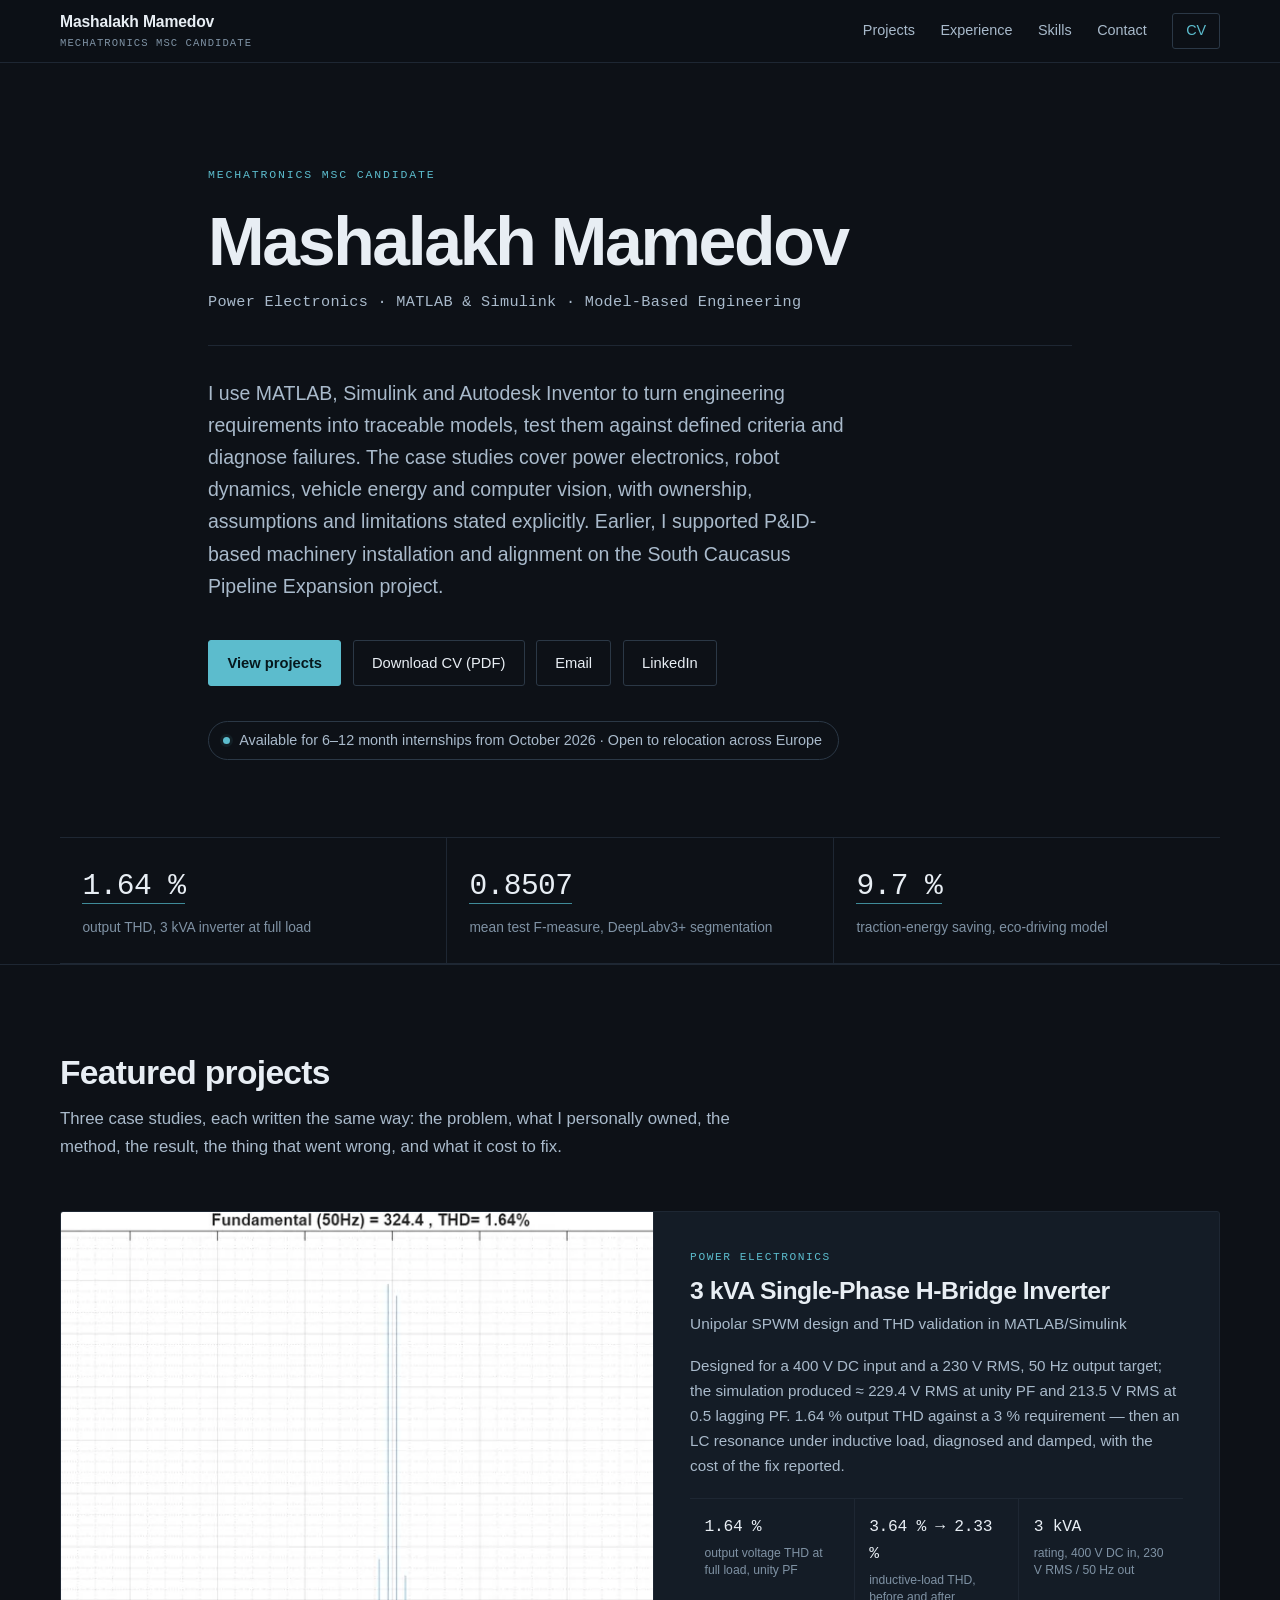
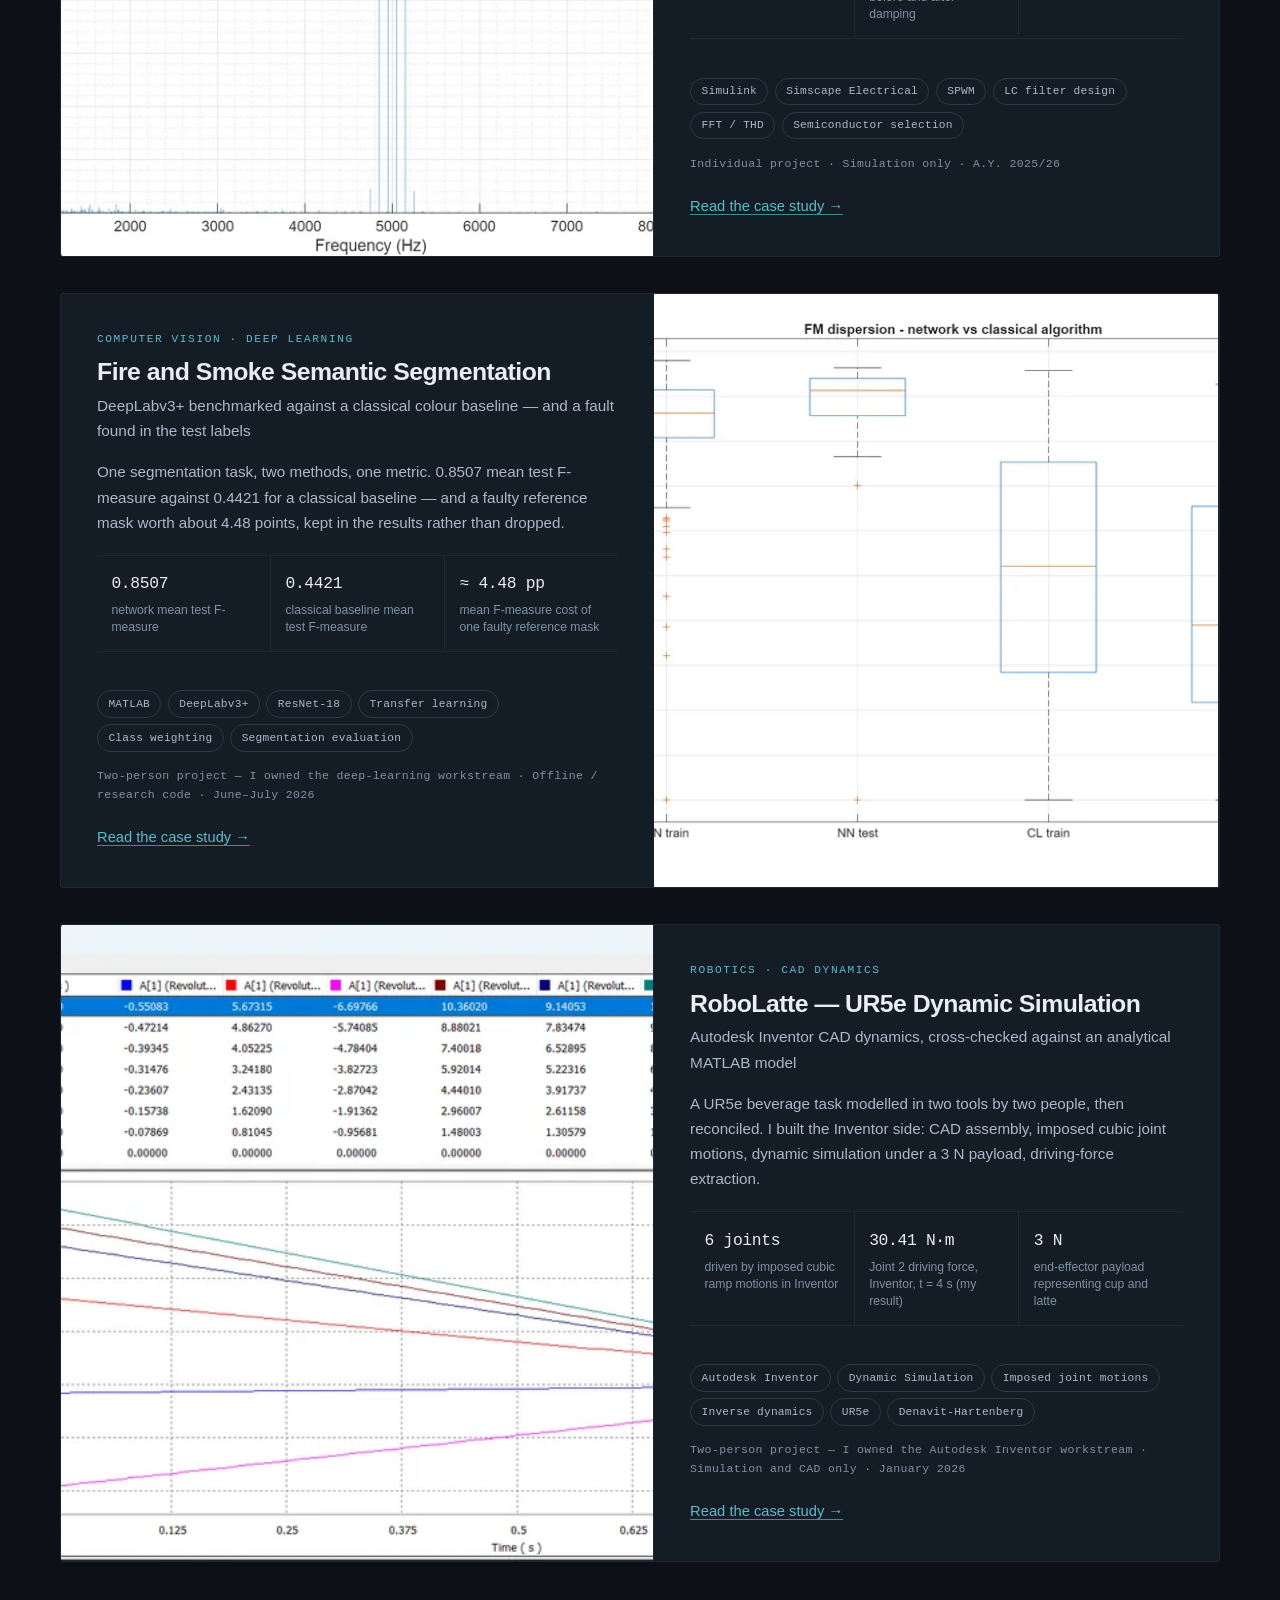
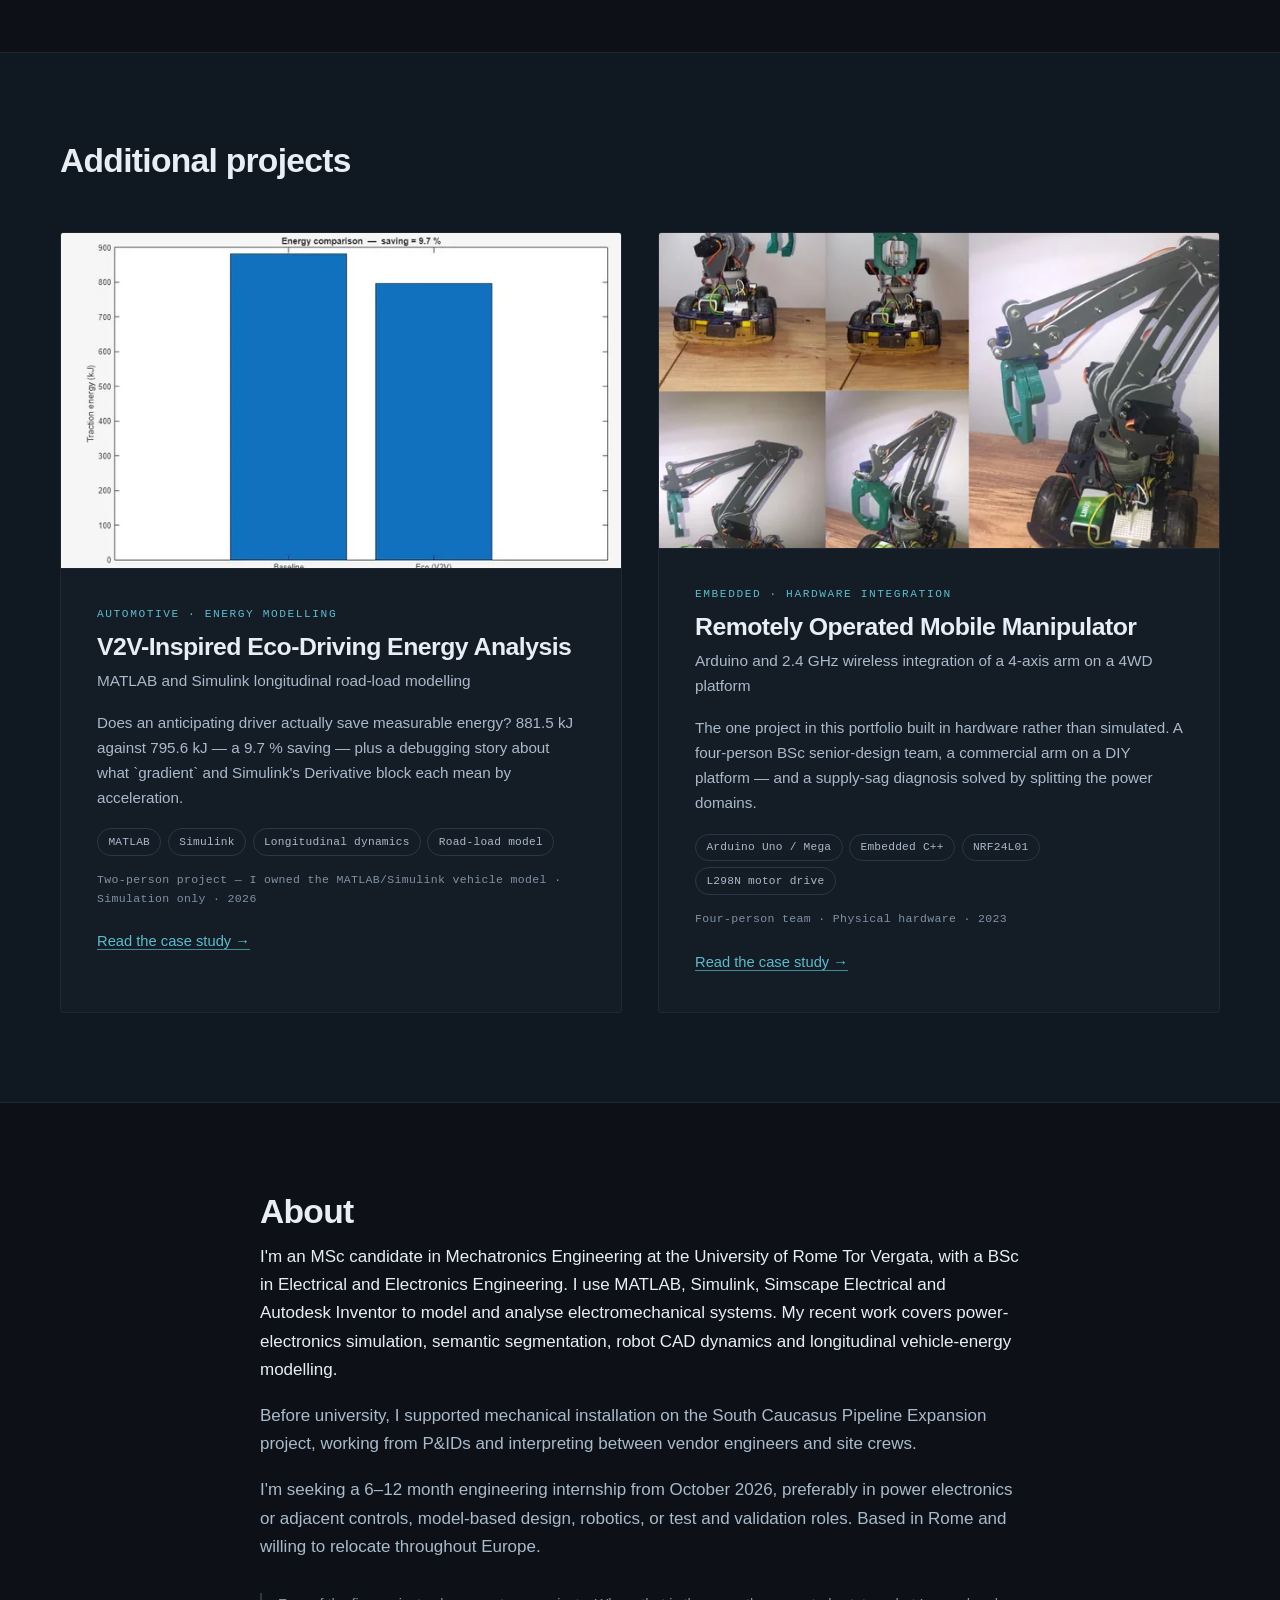
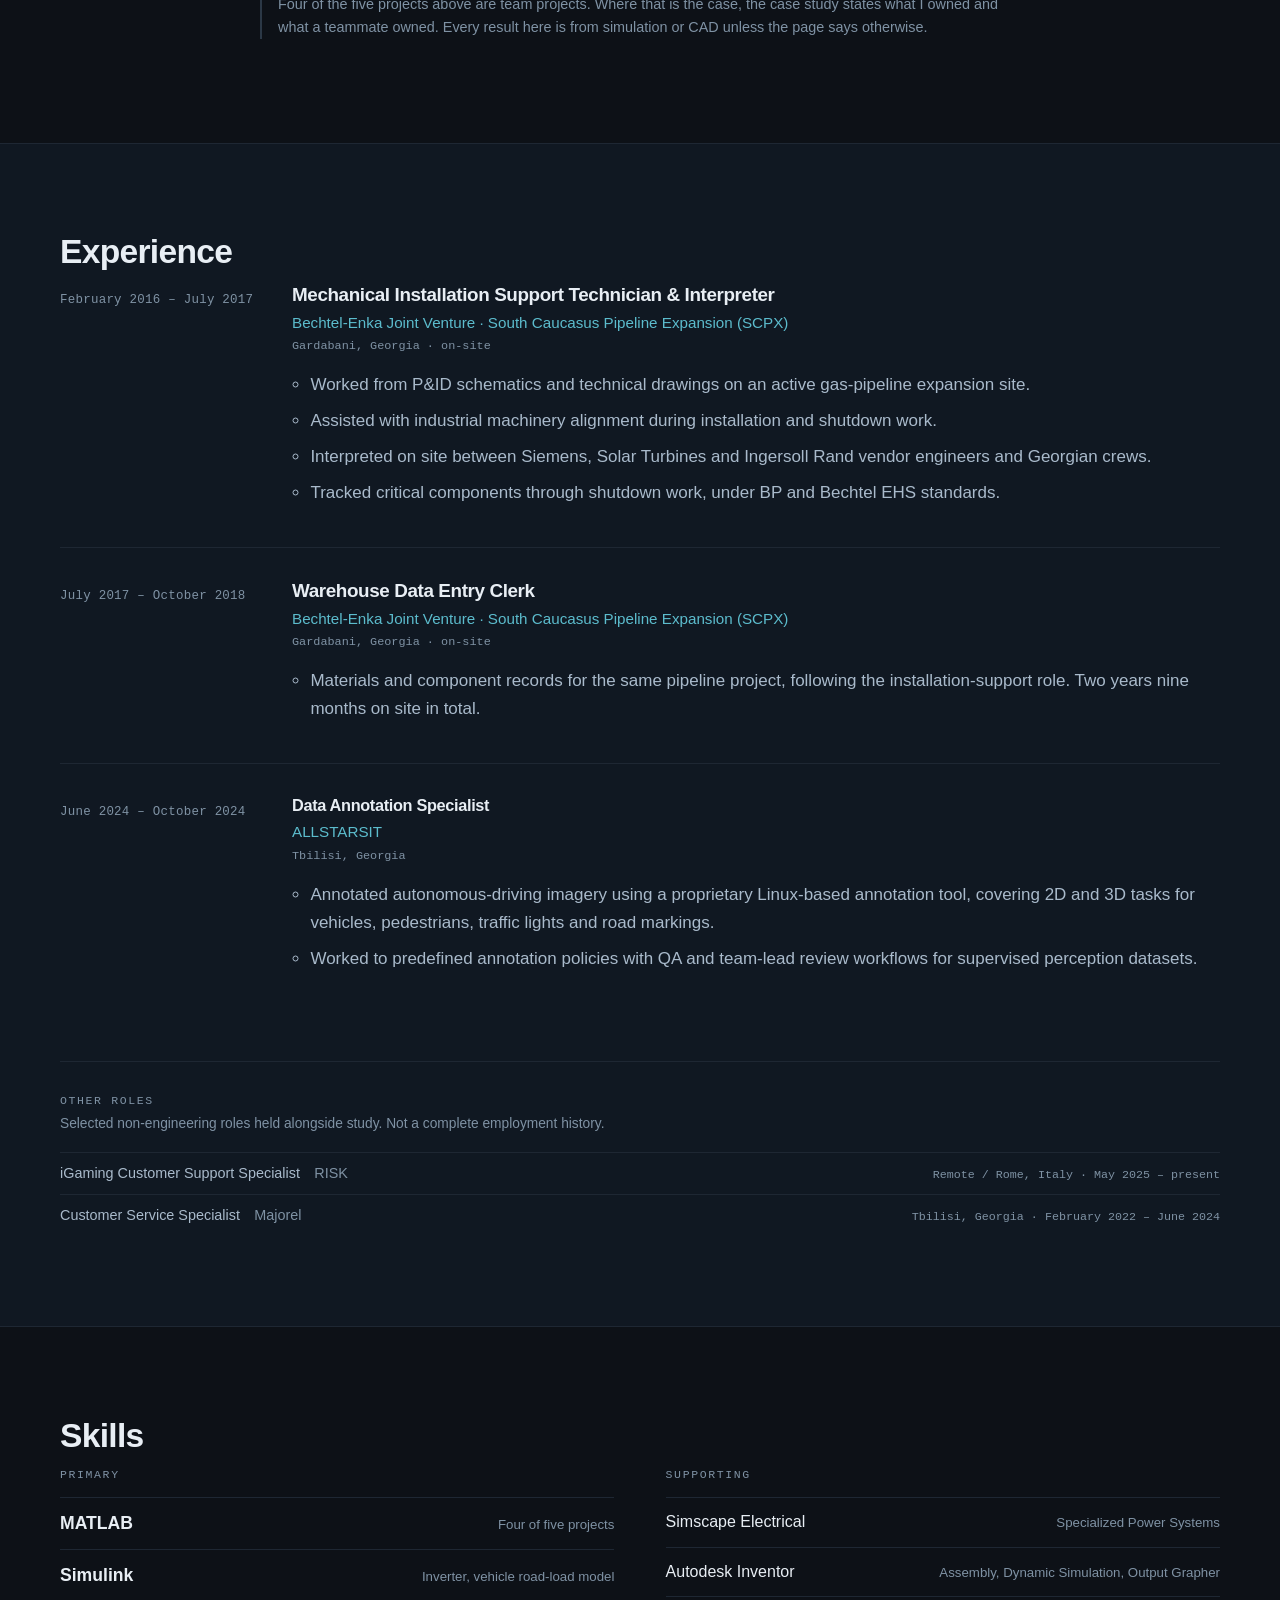
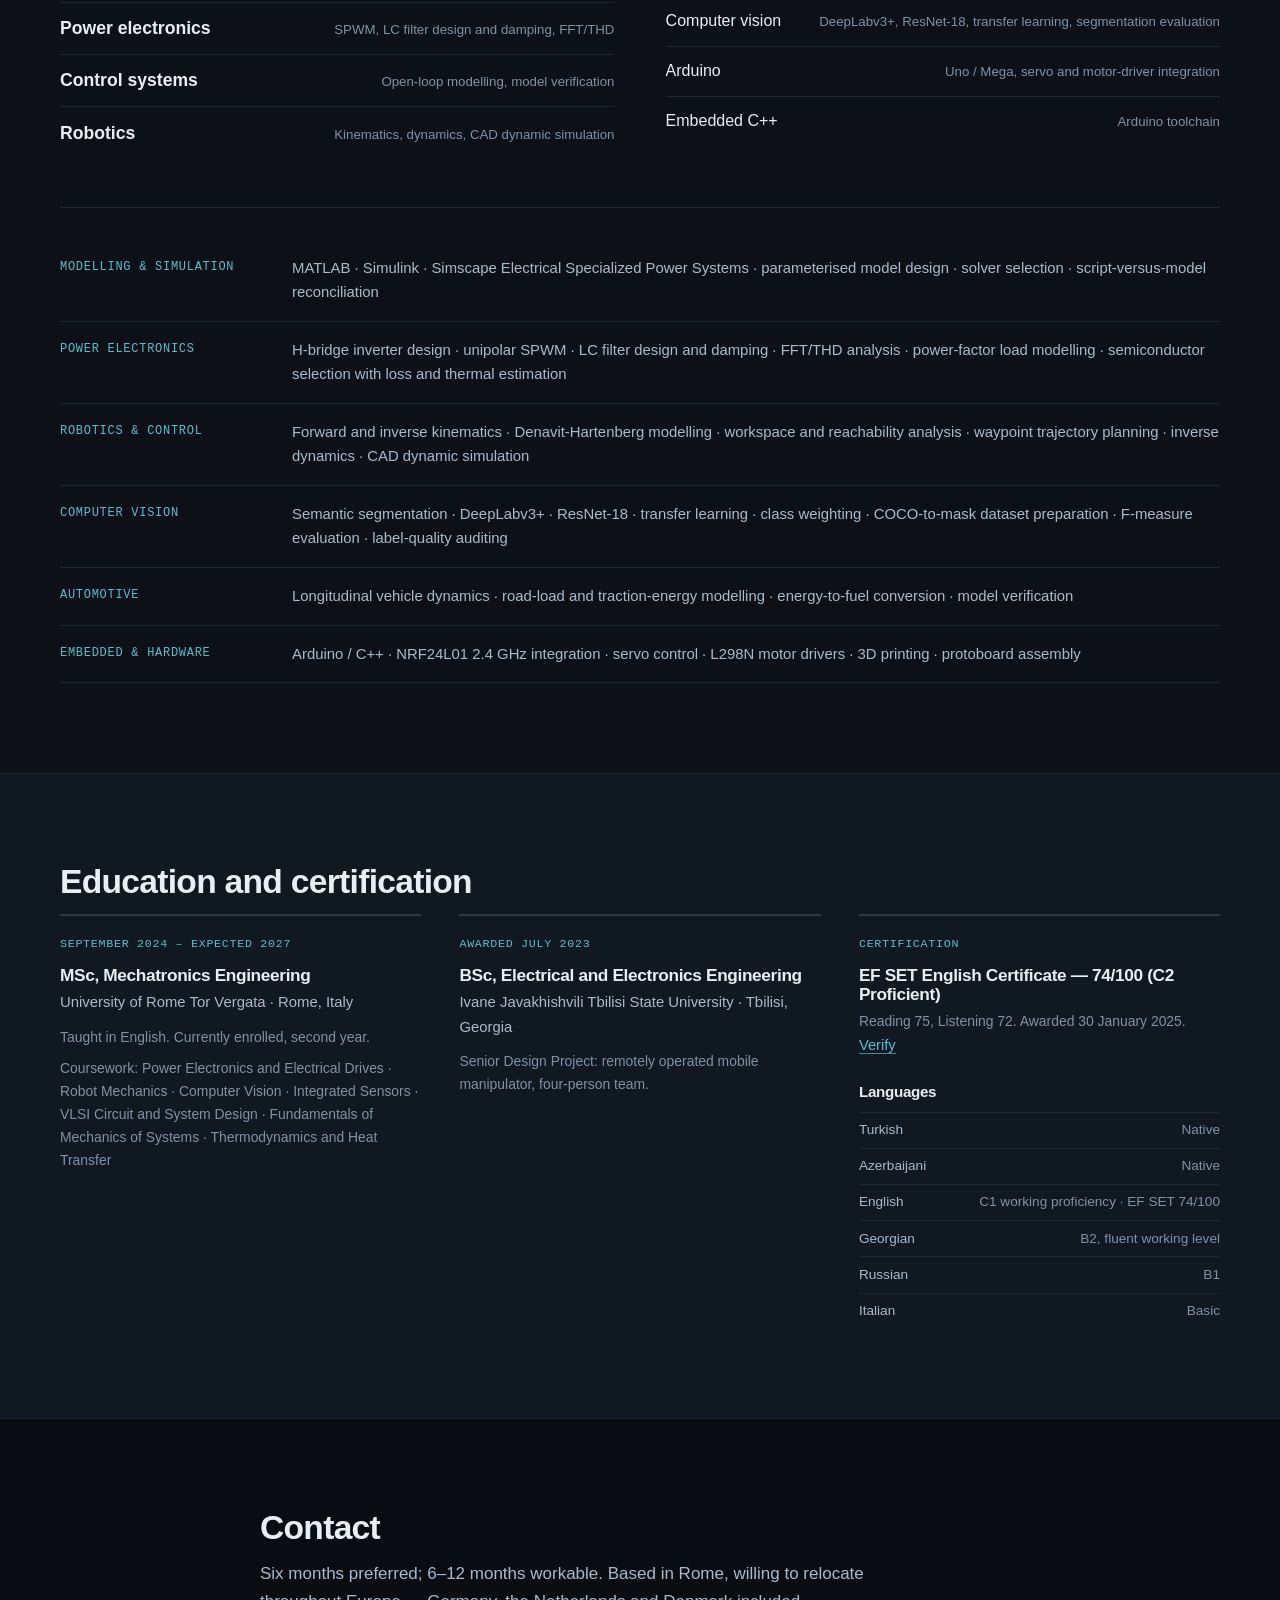
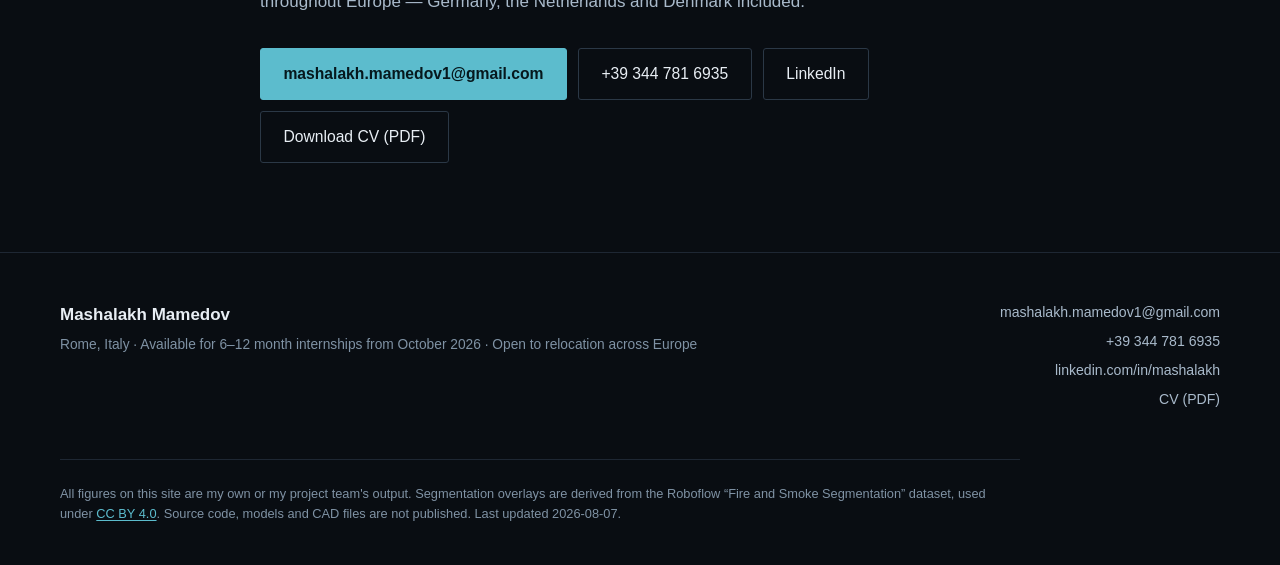
==== index.html @ d6bb3297 "Add files via upload" ====
<!DOCTYPE html>
<html lang="en-GB">
<head>
<meta charset="utf-8">
<meta name="viewport" content="width=device-width, initial-scale=1">
<title>Mashalakh Mamedov — Mechatronics MSc Candidate · Power Electronics &amp; Model-Based Design</title>
<meta name="description" content="Mechatronics MSc candidate working in power electronics, MATLAB/Simulink model-based design, control and robotics. Simulation-based case studies with sources and stated limitations.">
<meta name="author" content="Mashalakh Mamedov">
<meta name="theme-color" content="#0d1117">
<link rel="canonical" href="https://mashalakhmamedov.github.io/">

<meta property="og:type" content="profile">
<meta property="og:site_name" content="Mashalakh Mamedov">
<meta property="og:title" content="Mashalakh Mamedov — Mechatronics MSc Candidate · Power Electronics &amp; Model-Based Design">
<meta property="og:description" content="Mechatronics MSc candidate working in power electronics, MATLAB/Simulink model-based design, control and robotics. Simulation-based case studies with sources and stated limitations.">
<meta property="og:url" content="https://mashalakhmamedov.github.io/">
<meta property="og:locale" content="en_GB">
<meta property="og:image" content="https://mashalakhmamedov.github.io/assets/images/inverter__casea_fft_thd_1p64pct-1400.webp">
<meta name="twitter:card" content="summary_large_image">
<meta name="twitter:title" content="Mashalakh Mamedov — Mechatronics MSc Candidate · Power Electronics &amp; Model-Based Design">
<meta name="twitter:description" content="Mechatronics MSc candidate working in power electronics, MATLAB/Simulink model-based design, control and robotics. Simulation-based case studies with sources and stated limitations.">
<meta name="twitter:image" content="https://mashalakhmamedov.github.io/assets/images/inverter__casea_fft_thd_1p64pct-1400.webp">

<link rel="icon" href="favicon.svg" type="image/svg+xml">
<link rel="stylesheet" href="styles/site.css">
</head>
<body class="">
<a class="skip-link" href="#main">Skip to content</a>

<header class="masthead">
  <div class="shell masthead__inner">
    <a class="masthead__id" href="index.html">
      <span class="masthead__name">Mashalakh Mamedov</span>
      <span class="masthead__role">Mechatronics MSc Candidate</span>
    </a>
    <button class="masthead__toggle" type="button" aria-expanded="false" aria-controls="primary-nav">
      <span class="masthead__toggle-bars" aria-hidden="true"></span>
      <span class="u-visually-hidden">Menu</span>
    </button>
    <nav class="masthead__nav" id="primary-nav" aria-label="Primary">
      <a href="index.html#projects">Projects</a>
      <a href="index.html#experience">Experience</a>
      <a href="index.html#skills">Skills</a>
      <a href="index.html#contact">Contact</a>
      <a class="masthead__cv" href="assets/files/Mashalakh_Mamedov_CV.pdf" download>CV</a>
    </nav>
  </div>
</header>

<main id="main">

<section class="hero">
  <div class="shell hero__inner">
    <p class="hero__eyebrow">Mechatronics MSc Candidate</p>
    <h1 class="hero__name">Mashalakh Mamedov</h1>
    <p class="hero__focus">Power Electronics · MATLAB &amp; Simulink · Model-Based Engineering</p>
    <p class="hero__positioning">I use MATLAB, Simulink and Autodesk Inventor to turn engineering requirements into traceable models, test them against defined criteria and diagnose failures. The case studies cover power electronics, robot dynamics, vehicle energy and computer vision, with ownership, assumptions and limitations stated explicitly. Earlier, I supported P&amp;ID-based machinery installation and alignment on the South Caucasus Pipeline Expansion project.</p>

    <div class="hero__actions">
      <a class="btn btn--primary" href="#projects">View projects</a>
      <a class="btn" href="assets/files/Mashalakh_Mamedov_CV.pdf" download>Download CV (PDF)</a>
      <a class="btn" href="mailto:mashalakh.mamedov1@gmail.com">Email</a>
      <a class="btn" href="https://www.linkedin.com/in/mashalakh/" rel="me noopener">LinkedIn</a>
    </div>

    <p class="hero__availability"><span class="dot" aria-hidden="true"></span>Available for 6–12 month internships from October 2026 · Open to relocation across Europe</p>
  </div>

  <div class="shell">
    <dl class="metrics metrics--hero">
      <div class="metric">
        <dt class="metric__value"><a href="h-bridge-inverter.html">1.64 %</a></dt>
        <dd class="metric__label">output THD, 3 kVA inverter at full load</dd>
      </div>
<div class="metric">
        <dt class="metric__value"><a href="fire-smoke-segmentation.html">0.8507</a></dt>
        <dd class="metric__label">mean test F-measure, DeepLabv3+ segmentation</dd>
      </div>
<div class="metric">
        <dt class="metric__value"><a href="eco-driving-energy.html">9.7 %</a></dt>
        <dd class="metric__label">traction-energy saving, eco-driving model</dd>
      </div>
    </dl>
  </div>
</section>

<section class="section" id="projects" aria-labelledby="projects-heading">
  <div class="shell">
    <header class="section__head">
      <h2 class="section__title" id="projects-heading">Featured projects</h2>
      <p class="section__lede">Three case studies, each written the same way: the problem, what I personally owned, the method, the result, the thing that went wrong, and what it cost to fix.</p>
    </header>
    <div class="grid grid--featured">
      
<article class="card card--featured js-reveal">
  <a class="card__media" href="h-bridge-inverter.html" tabindex="-1" aria-hidden="true">
    <img
        class=""
        src="assets/images/inverter__casea_fft_thd_1p64pct-1400.webp"
        srcset="assets/images/inverter__casea_fft_thd_1p64pct-640.webp 640w, assets/images/inverter__casea_fft_thd_1p64pct-960.webp 960w, assets/images/inverter__casea_fft_thd_1p64pct-1400.webp 1400w"
        sizes="(max-width: 900px) 100vw, 52vw"
        width="1400"
        height="911"
        loading="eager"
        decoding="async"
        alt="">
  </a>
  <div class="card__body">
    <p class="kicker">Power electronics</p>
    <h3 class="card__title"><a href="h-bridge-inverter.html">3 kVA Single-Phase H-Bridge Inverter</a></h3>
    <p class="card__subtitle">Unipolar SPWM design and THD validation in MATLAB/Simulink</p>
    <p class="card__summary">Designed for a 400 V DC input and a 230 V RMS, 50 Hz output target; the simulation produced ≈ 229.4 V RMS at unity PF and 213.5 V RMS at 0.5 lagging PF. 1.64 % output THD against a 3 % requirement — then an LC resonance under inductive load, diagnosed and damped, with the cost of the fix reported.</p>
    <dl class="metrics metrics--card">
      <div class="metric"><dt class="metric__value">1.64 %</dt><dd class="metric__label">output voltage THD at full load, unity PF</dd></div>
<div class="metric"><dt class="metric__value">3.64 % → 2.33 %</dt><dd class="metric__label">inductive-load THD, before and after damping</dd></div>
<div class="metric"><dt class="metric__value">3 kVA</dt><dd class="metric__label">rating, 400 V DC in, 230 V RMS / 50 Hz out</dd></div>
    </dl>
    <ul class="taglist"><li>Simulink</li>
<li>Simscape Electrical</li>
<li>SPWM</li>
<li>LC filter design</li>
<li>FFT / THD</li>
<li>Semiconductor selection</li></ul>
    <p class="card__meta">Individual project · Simulation only · A.Y. 2025/26</p>
    <p class="card__cta"><a class="textlink" href="h-bridge-inverter.html">Read the case study<span aria-hidden="true"> →</span></a></p>
  </div>
</article>

<article class="card card--featured js-reveal">
  <a class="card__media" href="fire-smoke-segmentation.html" tabindex="-1" aria-hidden="true">
    <img
        class=""
        src="assets/images/segmentation__fm_boxplot_network_vs_classical-1400.webp"
        srcset="assets/images/segmentation__fm_boxplot_network_vs_classical-640.webp 640w, assets/images/segmentation__fm_boxplot_network_vs_classical-960.webp 960w, assets/images/segmentation__fm_boxplot_network_vs_classical-1400.webp 1400w"
        sizes="(max-width: 900px) 100vw, 52vw"
        width="1400"
        height="843"
        loading="eager"
        decoding="async"
        alt="">
  </a>
  <div class="card__body">
    <p class="kicker">Computer vision · Deep learning</p>
    <h3 class="card__title"><a href="fire-smoke-segmentation.html">Fire and Smoke Semantic Segmentation</a></h3>
    <p class="card__subtitle">DeepLabv3+ benchmarked against a classical colour baseline — and a fault found in the test labels</p>
    <p class="card__summary">One segmentation task, two methods, one metric. 0.8507 mean test F-measure against 0.4421 for a classical baseline — and a faulty reference mask worth about 4.48 points, kept in the results rather than dropped.</p>
    <dl class="metrics metrics--card">
      <div class="metric"><dt class="metric__value">0.8507</dt><dd class="metric__label">network mean test F-measure</dd></div>
<div class="metric"><dt class="metric__value">0.4421</dt><dd class="metric__label">classical baseline mean test F-measure</dd></div>
<div class="metric"><dt class="metric__value">≈ 4.48 pp</dt><dd class="metric__label">mean F-measure cost of one faulty reference mask</dd></div>
    </dl>
    <ul class="taglist"><li>MATLAB</li>
<li>DeepLabv3+</li>
<li>ResNet-18</li>
<li>Transfer learning</li>
<li>Class weighting</li>
<li>Segmentation evaluation</li></ul>
    <p class="card__meta">Two-person project — I owned the deep-learning workstream · Offline / research code · June–July 2026</p>
    <p class="card__cta"><a class="textlink" href="fire-smoke-segmentation.html">Read the case study<span aria-hidden="true"> →</span></a></p>
  </div>
</article>

<article class="card card--featured js-reveal">
  <a class="card__media" href="robolatte-ur5e.html" tabindex="-1" aria-hidden="true">
    <img
        class=""
        src="assets/images/robolatte__inventor_driving_force_output_grapher-1400.webp"
        srcset="assets/images/robolatte__inventor_driving_force_output_grapher-640.webp 640w, assets/images/robolatte__inventor_driving_force_output_grapher-960.webp 960w, assets/images/robolatte__inventor_driving_force_output_grapher-1400.webp 1400w"
        sizes="(max-width: 900px) 100vw, 52vw"
        width="1400"
        height="695"
        loading="eager"
        decoding="async"
        alt="">
  </a>
  <div class="card__body">
    <p class="kicker">Robotics · CAD dynamics</p>
    <h3 class="card__title"><a href="robolatte-ur5e.html">RoboLatte — UR5e Dynamic Simulation</a></h3>
    <p class="card__subtitle">Autodesk Inventor CAD dynamics, cross-checked against an analytical MATLAB model</p>
    <p class="card__summary">A UR5e beverage task modelled in two tools by two people, then reconciled. I built the Inventor side: CAD assembly, imposed cubic joint motions, dynamic simulation under a 3 N payload, driving-force extraction.</p>
    <dl class="metrics metrics--card">
      <div class="metric"><dt class="metric__value">6 joints</dt><dd class="metric__label">driven by imposed cubic ramp motions in Inventor</dd></div>
<div class="metric"><dt class="metric__value">30.41 N·m</dt><dd class="metric__label">Joint 2 driving force, Inventor, t = 4 s (my result)</dd></div>
<div class="metric"><dt class="metric__value">3 N</dt><dd class="metric__label">end-effector payload representing cup and latte</dd></div>
    </dl>
    <ul class="taglist"><li>Autodesk Inventor</li>
<li>Dynamic Simulation</li>
<li>Imposed joint motions</li>
<li>Inverse dynamics</li>
<li>UR5e</li>
<li>Denavit-Hartenberg</li></ul>
    <p class="card__meta">Two-person project — I owned the Autodesk Inventor workstream · Simulation and CAD only · January 2026</p>
    <p class="card__cta"><a class="textlink" href="robolatte-ur5e.html">Read the case study<span aria-hidden="true"> →</span></a></p>
  </div>
</article>
    </div>
  </div>
</section>

<section class="section section--tint" aria-labelledby="additional-heading">
  <div class="shell">
    <header class="section__head">
      <h2 class="section__title" id="additional-heading">Additional projects</h2>
    </header>
    <div class="grid grid--compact">
      
<article class="card card--compact js-reveal">
  <a class="card__media" href="eco-driving-energy.html" tabindex="-1" aria-hidden="true">
    <img
        class=""
        src="assets/images/ecodriving__energy_comparison_9p7pct_saving-944.webp"
        srcset="assets/images/ecodriving__energy_comparison_9p7pct_saving-640.webp 640w, assets/images/ecodriving__energy_comparison_9p7pct_saving-944.webp 944w"
        sizes="(max-width: 900px) 100vw, 30vw"
        width="944"
        height="583"
        loading="lazy"
        decoding="async"
        alt="">
  </a>
  <div class="card__body">
    <p class="kicker">Automotive · Energy modelling</p>
    <h3 class="card__title"><a href="eco-driving-energy.html">V2V-Inspired Eco-Driving Energy Analysis</a></h3>
    <p class="card__subtitle">MATLAB and Simulink longitudinal road-load modelling</p>
    <p class="card__summary">Does an anticipating driver actually save measurable energy? 881.5 kJ against 795.6 kJ — a 9.7 % saving — plus a debugging story about what `gradient` and Simulink's Derivative block each mean by acceleration.</p>
    
    <ul class="taglist"><li>MATLAB</li>
<li>Simulink</li>
<li>Longitudinal dynamics</li>
<li>Road-load model</li></ul>
    <p class="card__meta">Two-person project — I owned the MATLAB/Simulink vehicle model · Simulation only · 2026</p>
    <p class="card__cta"><a class="textlink" href="eco-driving-energy.html">Read the case study<span aria-hidden="true"> →</span></a></p>
  </div>
</article>

<article class="card card--compact js-reveal">
  <a class="card__media" href="mobile-manipulator.html" tabindex="-1" aria-hidden="true">
    <img
        class=""
        src="assets/images/manipulator__assembled_system_multiview-1251.webp"
        srcset="assets/images/manipulator__assembled_system_multiview-640.webp 640w, assets/images/manipulator__assembled_system_multiview-960.webp 960w, assets/images/manipulator__assembled_system_multiview-1251.webp 1251w"
        sizes="(max-width: 900px) 100vw, 30vw"
        width="1251"
        height="984"
        loading="lazy"
        decoding="async"
        alt="">
  </a>
  <div class="card__body">
    <p class="kicker">Embedded · Hardware integration</p>
    <h3 class="card__title"><a href="mobile-manipulator.html">Remotely Operated Mobile Manipulator</a></h3>
    <p class="card__subtitle">Arduino and 2.4 GHz wireless integration of a 4-axis arm on a 4WD platform</p>
    <p class="card__summary">The one project in this portfolio built in hardware rather than simulated. A four-person BSc senior-design team, a commercial arm on a DIY platform — and a supply-sag diagnosis solved by splitting the power domains.</p>
    
    <ul class="taglist"><li>Arduino Uno / Mega</li>
<li>Embedded C++</li>
<li>NRF24L01</li>
<li>L298N motor drive</li></ul>
    <p class="card__meta">Four-person team · Physical hardware · 2023</p>
    <p class="card__cta"><a class="textlink" href="mobile-manipulator.html">Read the case study<span aria-hidden="true"> →</span></a></p>
  </div>
</article>
    </div>
  </div>
</section>

<section class="section" id="about" aria-labelledby="about-heading">
  <div class="shell shell--narrow">
    <h2 class="section__title" id="about-heading">About</h2>
    <div class="prose">
      <p>I'm an MSc candidate in Mechatronics Engineering at the University of Rome Tor Vergata, with a BSc in Electrical and Electronics Engineering. I use MATLAB, Simulink, Simscape Electrical and Autodesk Inventor to model and analyse electromechanical systems. My recent work covers power-electronics simulation, semantic segmentation, robot CAD dynamics and longitudinal vehicle-energy modelling.</p>
<p>Before university, I supported mechanical installation on the South Caucasus Pipeline Expansion project, working from P&amp;IDs and interpreting between vendor engineers and site crews.</p>
<p>I'm seeking a 6–12 month engineering internship from October 2026, preferably in power electronics or adjacent controls, model-based design, robotics, or test and validation roles. Based in Rome and willing to relocate throughout Europe.</p>
    </div>
    <p class="note">Four of the five projects above are team projects. Where that is the case, the case study states what I owned and what a teammate owned. Every result here is from simulation or CAD unless the page says otherwise.</p>
  </div>
</section>

<section class="section section--tint" id="experience" aria-labelledby="experience-heading">
  <div class="shell">
    <h2 class="section__title" id="experience-heading">Experience</h2>
    <ol class="timeline">
      <li class="timeline__item timeline__item--primary js-reveal">
        <p class="timeline__dates">February 2016 – July 2017</p>
        <div class="timeline__body">
          <h3 class="timeline__role">Mechanical Installation Support Technician &amp; Interpreter</h3>
          <p class="timeline__org">Bechtel-Enka Joint Venture · South Caucasus Pipeline Expansion (SCPX)</p>
          <p class="timeline__location">Gardabani, Georgia · on-site</p>
          <ul class="bullets"><li>Worked from P&amp;ID schematics and technical drawings on an active gas-pipeline expansion site.</li>
<li>Assisted with industrial machinery alignment during installation and shutdown work.</li>
<li>Interpreted on site between Siemens, Solar Turbines and Ingersoll Rand vendor engineers and Georgian crews.</li>
<li>Tracked critical components through shutdown work, under BP and Bechtel EHS standards.</li></ul>
        </div>
      </li>
<li class="timeline__item timeline__item--primary js-reveal">
        <p class="timeline__dates">July 2017 – October 2018</p>
        <div class="timeline__body">
          <h3 class="timeline__role">Warehouse Data Entry Clerk</h3>
          <p class="timeline__org">Bechtel-Enka Joint Venture · South Caucasus Pipeline Expansion (SCPX)</p>
          <p class="timeline__location">Gardabani, Georgia · on-site</p>
          <ul class="bullets"><li>Materials and component records for the same pipeline project, following the installation-support role. Two years nine months on site in total.</li></ul>
        </div>
      </li>
<li class="timeline__item timeline__item--secondary js-reveal">
        <p class="timeline__dates">June 2024 – October 2024</p>
        <div class="timeline__body">
          <h3 class="timeline__role">Data Annotation Specialist</h3>
          <p class="timeline__org">ALLSTARSIT</p>
          <p class="timeline__location">Tbilisi, Georgia</p>
          <ul class="bullets"><li>Annotated autonomous-driving imagery using a proprietary Linux-based annotation tool, covering 2D and 3D tasks for vehicles, pedestrians, traffic lights and road markings.</li>
<li>Worked to predefined annotation policies with QA and team-lead review workflows for supervised perception datasets.</li></ul>
        </div>
      </li>
    </ol>

    <div class="otherexp">
      <h3 class="otherexp__title">Other roles</h3>
      <p class="otherexp__note">Selected non-engineering roles held alongside study. Not a complete employment history.</p>
      <ul class="otherexp__list">
        <li><span class="otherexp__role">iGaming Customer Support Specialist</span><span class="otherexp__org">RISK</span><span class="otherexp__meta">Remote / Rome, Italy · May 2025 – present</span></li>
<li><span class="otherexp__role">Customer Service Specialist</span><span class="otherexp__org">Majorel</span><span class="otherexp__meta">Tbilisi, Georgia · February 2022 – June 2024</span></li>
      </ul>
    </div>
  </div>
</section>

<section class="section" id="skills" aria-labelledby="skills-heading">
  <div class="shell">
    <h2 class="section__title" id="skills-heading">Skills</h2>
    <div class="skills">
      <div class="skills__tier">
        <h3 class="skills__label">Primary</h3>
        <ul class="skills__list skills__list--primary">
          <li><span class="skills__name">MATLAB</span><span class="skills__note">Four of five projects</span></li>
<li><span class="skills__name">Simulink</span><span class="skills__note">Inverter, vehicle road-load model</span></li>
<li><span class="skills__name">Power electronics</span><span class="skills__note">SPWM, LC filter design and damping, FFT/THD</span></li>
<li><span class="skills__name">Control systems</span><span class="skills__note">Open-loop modelling, model verification</span></li>
<li><span class="skills__name">Robotics</span><span class="skills__note">Kinematics, dynamics, CAD dynamic simulation</span></li>
        </ul>
      </div>
      <div class="skills__tier">
        <h3 class="skills__label">Supporting</h3>
        <ul class="skills__list">
          <li><span class="skills__name">Simscape Electrical</span><span class="skills__note">Specialized Power Systems</span></li>
<li><span class="skills__name">Autodesk Inventor</span><span class="skills__note">Assembly, Dynamic Simulation, Output Grapher</span></li>
<li><span class="skills__name">Computer vision</span><span class="skills__note">DeepLabv3+, ResNet-18, transfer learning, segmentation evaluation</span></li>
<li><span class="skills__name">Arduino</span><span class="skills__note">Uno / Mega, servo and motor-driver integration</span></li>
<li><span class="skills__name">Embedded C++</span><span class="skills__note">Arduino toolchain</span></li>
        </ul>
      </div>
    </div>

    <dl class="skilldetail">
      <div class="skilldetail__row"><dt>Modelling &amp; simulation</dt><dd>MATLAB · Simulink · Simscape Electrical Specialized Power Systems · parameterised model design · solver selection · script-versus-model reconciliation</dd></div>
<div class="skilldetail__row"><dt>Power electronics</dt><dd>H-bridge inverter design · unipolar SPWM · LC filter design and damping · FFT/THD analysis · power-factor load modelling · semiconductor selection with loss and thermal estimation</dd></div>
<div class="skilldetail__row"><dt>Robotics &amp; control</dt><dd>Forward and inverse kinematics · Denavit-Hartenberg modelling · workspace and reachability analysis · waypoint trajectory planning · inverse dynamics · CAD dynamic simulation</dd></div>
<div class="skilldetail__row"><dt>Computer vision</dt><dd>Semantic segmentation · DeepLabv3+ · ResNet-18 · transfer learning · class weighting · COCO-to-mask dataset preparation · F-measure evaluation · label-quality auditing</dd></div>
<div class="skilldetail__row"><dt>Automotive</dt><dd>Longitudinal vehicle dynamics · road-load and traction-energy modelling · energy-to-fuel conversion · model verification</dd></div>
<div class="skilldetail__row"><dt>Embedded &amp; hardware</dt><dd>Arduino / C++ · NRF24L01 2.4 GHz integration · servo control · L298N motor drivers · 3D printing · protoboard assembly</dd></div>
    </dl>
  </div>
</section>

<section class="section section--tint" id="education" aria-labelledby="education-heading">
  <div class="shell">
    <h2 class="section__title" id="education-heading">Education and certification</h2>
    <div class="edu">
      <article class="edu__item">
        <p class="edu__dates">September 2024 – expected 2027</p>
        <h3 class="edu__degree">MSc, Mechatronics Engineering</h3>
        <p class="edu__inst">University of Rome Tor Vergata · Rome, Italy</p>
        <p class="edu__note">Taught in English. Currently enrolled, second year.</p>
<p class="edu__note">Coursework: Power Electronics and Electrical Drives · Robot Mechanics · Computer Vision · Integrated Sensors · VLSI Circuit and System Design · Fundamentals of Mechanics of Systems · Thermodynamics and Heat Transfer</p>
      </article>
<article class="edu__item">
        <p class="edu__dates">Awarded July 2023</p>
        <h3 class="edu__degree">BSc, Electrical and Electronics Engineering</h3>
        <p class="edu__inst">Ivane Javakhishvili Tbilisi State University · Tbilisi, Georgia</p>
        <p class="edu__note">Senior Design Project: remotely operated mobile manipulator, four-person team.</p>
      </article>
      <article class="edu__item">
        <p class="edu__dates">Certification</p>
        <h3 class="edu__degree">EF SET English Certificate — 74/100 (C2 Proficient)</h3>
        <p class="edu__note">Reading 75, Listening 72. Awarded 30 January 2025. <a class="textlink" href="https://cert.efset.org/j864h9" rel="noopener">Verify</a></p>
        <h3 class="edu__degree edu__degree--sub">Languages</h3>
        <ul class="langs">
          <li><span>Turkish</span><span>Native</span></li>
<li><span>Azerbaijani</span><span>Native</span></li>
<li><span>English</span><span>C1 working proficiency · EF SET 74/100</span></li>
<li><span>Georgian</span><span>B2, fluent working level</span></li>
<li><span>Russian</span><span>B1</span></li>
<li><span>Italian</span><span>Basic</span></li>
        </ul>
      </article>
    </div>
  </div>
</section>

<section class="section section--contact" id="contact" aria-labelledby="contact-heading">
  <div class="shell shell--narrow">
    <h2 class="section__title" id="contact-heading">Contact</h2>
    <p class="contact__lede">Six months preferred; 6–12 months workable. Based in Rome, willing to relocate throughout Europe — Germany, the Netherlands and Denmark included.</p>
    <div class="contact__actions">
      <a class="btn btn--primary btn--lg" href="mailto:mashalakh.mamedov1@gmail.com?subject=Internship%20enquiry%20%E2%80%94%20Mashalakh%20Mamedov">mashalakh.mamedov1@gmail.com</a>
      <a class="btn btn--lg" href="tel:+393447816935">+39 344 781 6935</a>
      <a class="btn btn--lg" href="https://www.linkedin.com/in/mashalakh/" rel="me noopener">LinkedIn</a>
      <a class="btn btn--lg" href="assets/files/Mashalakh_Mamedov_CV.pdf" download>Download CV (PDF)</a>
    </div>
  </div>
</section>

</main>

<footer class="footer">
  <div class="shell footer__inner">
    <div class="footer__col">
      <p class="footer__name">Mashalakh Mamedov</p>
      <p class="footer__meta">Rome, Italy · Available for 6–12 month internships from October 2026 · Open to relocation across Europe</p>
    </div>
    <div class="footer__col footer__links">
      <a href="mailto:mashalakh.mamedov1@gmail.com">mashalakh.mamedov1@gmail.com</a>
      <a href="tel:+393447816935">+39 344 781 6935</a>
      <a href="https://www.linkedin.com/in/mashalakh/" rel="me noopener">linkedin.com/in/mashalakh</a>
      <a href="assets/files/Mashalakh_Mamedov_CV.pdf" download>CV (PDF)</a>
    </div>
    <p class="footer__legal">
      All figures on this site are my own or my project team's output. Segmentation overlays are derived from the
      Roboflow “Fire and Smoke Segmentation” dataset, used under
      <a href="https://creativecommons.org/licenses/by/4.0/" rel="license noopener">CC BY 4.0</a>.
      Source code, models and CAD files are not published. Last updated 2026-08-07.
    </p>
  </div>
</footer>

<dialog class="lightbox" id="lightbox" aria-label="Enlarged figure">
  <button class="lightbox__close" type="button" aria-label="Close figure">&times;</button>
  <div class="lightbox__stage"></div>
  <p class="lightbox__caption"></p>
</dialog>

<script src="scripts/site.js" defer></script>
</body>
</html>
---- styles/site.css ----
/* ============================================================================
   Mashalakh Mamedov — engineering portfolio
   Dark graphite / navy, muted cyan accent. No frameworks, no web fonts.
   Contrast targets: body text ≥ 7:1, secondary ≥ 4.5:1 against its backdrop.
   ========================================================================== */

:root {
  /* Surfaces */
  --bg:            #0d1117;
  --bg-tint:       #101822;
  --bg-raised:     #141c26;
  --bg-sunken:     #090d12;

  /* Lines */
  --line:          #1e2733;
  --line-strong:   #2b3846;

  /* Ink */
  --ink:           #e8eef4;
  --ink-2:         #a9bacb;   /* 8.9:1 on --bg */
  --ink-3:         #7f92a4;   /* 5.4:1 on --bg */

  /* Accent — muted cyan */
  --accent:        #5cbccd;   /* 8.6:1 on --bg */
  --accent-dim:    #3f8b99;
  --accent-wash:   rgba(92, 188, 205, 0.08);

  /* Type */
  --sans: -apple-system, BlinkMacSystemFont, "Segoe UI", Inter, "Helvetica Neue", Arial, sans-serif;
  --mono: ui-monospace, SFMono-Regular, "SF Mono", "JetBrains Mono", Menlo, Consolas, monospace;

  /* Rhythm */
  --shell:         min(1160px, 100% - 2.5rem);
  --shell-narrow:  min(760px, 100% - 2.5rem);
  --gap:           clamp(3.5rem, 7vw, 7rem);
  --radius:        3px;
}

/* --- Reset ---------------------------------------------------------------- */

*, *::before, *::after { box-sizing: border-box; }

html { -webkit-text-size-adjust: 100%; scroll-behavior: smooth; }

body {
  margin: 0;
  background: var(--bg);
  color: var(--ink);
  font-family: var(--sans);
  font-size: 1.0625rem;
  line-height: 1.65;
  -webkit-font-smoothing: antialiased;
  text-rendering: optimizeLegibility;
}

img { max-width: 100%; height: auto; display: block; }
button { font: inherit; color: inherit; }

h1, h2, h3 { line-height: 1.15; letter-spacing: -0.021em; margin: 0; font-weight: 620; }

a { color: var(--accent); text-decoration-thickness: 1px; text-underline-offset: 0.18em; }
a:hover { color: #86d3e2; }

code {
  font-family: var(--mono);
  font-size: 0.88em;
  background: var(--bg-sunken);
  border: 1px solid var(--line);
  border-radius: 2px;
  padding: 0.08em 0.34em;
  color: #c5d6e4;
}

/* --- A11y utilities ------------------------------------------------------- */

.u-visually-hidden {
  position: absolute; width: 1px; height: 1px; margin: -1px;
  padding: 0; overflow: hidden; clip: rect(0 0 0 0); white-space: nowrap; border: 0;
}

.skip-link {
  position: absolute; left: 0.75rem; top: -4rem; z-index: 200;
  background: var(--accent); color: #06181d; font-weight: 650;
  padding: 0.6rem 1rem; border-radius: var(--radius); transition: top 0.15s ease;
}
.skip-link:focus { top: 0.75rem; }

:focus-visible {
  outline: 2px solid var(--accent);
  outline-offset: 3px;
  border-radius: 2px;
}

/* --- Shell ---------------------------------------------------------------- */

.shell { width: var(--shell); margin-inline: auto; }
.shell--narrow { width: var(--shell-narrow); }

.section { padding-block: var(--gap); border-top: 1px solid var(--line); }
.section--tint { background: var(--bg-tint); }
.section--contact { background: var(--bg-sunken); }

.section__head { max-width: 46rem; margin-bottom: clamp(2rem, 4vw, 3.25rem); }
.section__title {
  font-size: clamp(1.5rem, 1.15rem + 1.4vw, 2.1rem);
  margin-bottom: 0.75rem;
}
.section__lede { color: var(--ink-2); margin: 0; font-size: 1.05rem; max-width: 44rem; }

.kicker {
  font-family: var(--mono);
  font-size: 0.7rem;
  letter-spacing: 0.14em;
  text-transform: uppercase;
  color: var(--accent);
  margin: 0 0 0.6rem;
}

.note {
  color: var(--ink-3);
  font-size: 0.9rem;
  line-height: 1.6;
  border-left: 2px solid var(--line-strong);
  padding-left: 1rem;
  margin-top: 2rem;
  max-width: 48rem;
}
.note--credit { border-left-color: var(--accent-dim); }

/* --- Masthead ------------------------------------------------------------- */

.masthead {
  position: sticky; top: 0; z-index: 100;
  background: rgba(13, 17, 23, 0.9);
  backdrop-filter: saturate(140%) blur(10px);
  border-bottom: 1px solid var(--line);
}

.masthead__inner {
  display: flex; align-items: center; justify-content: space-between;
  gap: 1rem; min-height: 62px;
}

.masthead__id { display: flex; flex-direction: column; text-decoration: none; color: var(--ink); }
.masthead__name { font-weight: 620; font-size: 0.98rem; letter-spacing: -0.01em; }
.masthead__role {
  font-family: var(--mono); font-size: 0.66rem; letter-spacing: 0.1em;
  text-transform: uppercase; color: var(--ink-3);
}

.masthead__nav { display: flex; align-items: center; gap: 1.6rem; }
.masthead__nav a {
  color: var(--ink-2); text-decoration: none; font-size: 0.9rem;
  padding-block: 0.35rem; border-bottom: 1px solid transparent;
}
.masthead__nav a:hover { color: var(--ink); border-bottom-color: var(--accent); }
.masthead__cv {
  color: var(--accent) !important;
  border: 1px solid var(--line-strong) !important;
  border-radius: var(--radius);
  padding: 0.32rem 0.8rem !important;
}
.masthead__cv:hover { background: var(--accent-wash); border-color: var(--accent-dim) !important; }

.masthead__toggle {
  display: none; background: none; border: 1px solid var(--line-strong);
  border-radius: var(--radius); width: 42px; height: 38px; cursor: pointer;
  align-items: center; justify-content: center;
}
.masthead__toggle-bars, .masthead__toggle-bars::before, .masthead__toggle-bars::after {
  display: block; width: 17px; height: 1.5px; background: var(--ink); content: ''; position: relative;
}
.masthead__toggle-bars::before { position: absolute; top: -5.5px; }
.masthead__toggle-bars::after { position: absolute; top: 5.5px; }

/* --- Hero ----------------------------------------------------------------- */

.hero { padding-top: clamp(3.5rem, 8vw, 7rem); padding-bottom: 0; }
.hero__inner { max-width: 54rem; }

.hero__eyebrow {
  font-family: var(--mono); font-size: 0.72rem; letter-spacing: 0.16em;
  text-transform: uppercase; color: var(--accent); margin: 0 0 1.1rem;
}
.hero__name {
  font-size: clamp(2.4rem, 1.2rem + 5vw, 4.25rem);
  letter-spacing: -0.035em;
  margin-bottom: 0.6rem;
}
.hero__focus {
  font-family: var(--mono);
  font-size: clamp(0.8rem, 0.72rem + 0.3vw, 0.95rem);
  letter-spacing: 0.02em;
  color: var(--ink-2);
  margin: 0 0 1.9rem;
  padding-bottom: 1.9rem;
  border-bottom: 1px solid var(--line);
}
.hero__positioning {
  font-size: clamp(1.05rem, 0.98rem + 0.4vw, 1.22rem);
  color: var(--ink-2);
  max-width: 40rem;
  margin: 0 0 2.4rem;
}

.hero__actions { display: flex; flex-wrap: wrap; gap: 0.7rem; margin-bottom: 2.2rem; }

.hero__availability {
  display: inline-flex; align-items: center; gap: 0.6rem;
  font-size: 0.9rem; color: var(--ink-2);
  border: 1px solid var(--line-strong); border-radius: 100px;
  padding: 0.42rem 1rem 0.42rem 0.85rem; margin: 0;
}
.dot {
  width: 7px; height: 7px; border-radius: 50%; background: var(--accent);
  box-shadow: 0 0 0 3px var(--accent-wash); flex: none;
}

/* --- Buttons -------------------------------------------------------------- */

.btn {
  display: inline-flex; align-items: center; gap: 0.4rem;
  border: 1px solid var(--line-strong); border-radius: var(--radius);
  padding: 0.6rem 1.15rem; font-size: 0.92rem; font-weight: 520;
  color: var(--ink); text-decoration: none; background: transparent;
  transition: border-color 0.16s ease, background-color 0.16s ease, color 0.16s ease;
}
.btn:hover { border-color: var(--accent-dim); background: var(--accent-wash); color: var(--ink); }
.btn--primary { background: var(--accent); border-color: var(--accent); color: #06181d; font-weight: 620; }
.btn--primary:hover { background: #79cddc; border-color: #79cddc; color: #06181d; }
.btn--lg { padding: 0.75rem 1.4rem; font-size: 0.98rem; }

.textlink { font-size: 0.92rem; font-weight: 540; text-decoration: none; border-bottom: 1px solid var(--accent-dim); }
.textlink:hover { border-bottom-color: var(--accent); }

/* --- Metrics -------------------------------------------------------------- */

.metrics { display: grid; gap: 1px; margin: 0; background: var(--line); border-block: 1px solid var(--line); }
.metric { background: var(--bg); padding: 1.5rem 1.4rem; margin: 0; }
.metric__value {
  font-family: var(--mono);
  font-size: clamp(1.35rem, 1.1rem + 1vw, 1.85rem);
  font-weight: 500; letter-spacing: -0.02em; color: var(--ink); margin: 0 0 0.45rem;
}
.metric__value a { color: inherit; text-decoration: none; border-bottom: 1px solid var(--accent-dim); }
.metric__value a:hover { color: var(--accent); }
.metric__label { margin: 0; font-size: 0.86rem; line-height: 1.5; color: var(--ink-3); }

.metrics--hero { grid-template-columns: repeat(3, 1fr); margin-top: clamp(3rem, 6vw, 5rem); }
.metrics--case { grid-template-columns: repeat(3, 1fr); margin-block: clamp(2rem, 4vw, 3rem); }
.metrics--case .metric { background: var(--bg); }
.metrics--card {
  grid-template-columns: repeat(3, 1fr);
  margin-block: 1.25rem;
  border-block: 1px solid var(--line);
}
.metrics--card .metric { background: var(--bg-raised); padding: 0.95rem 0.9rem; }
.metrics--card .metric__value { font-size: 1.02rem; margin-bottom: 0.25rem; }
.metrics--card .metric__label { font-size: 0.76rem; line-height: 1.4; }

/* --- Project cards -------------------------------------------------------- */

.grid { display: grid; gap: clamp(1.5rem, 3vw, 2.25rem); }
.grid--featured { grid-template-columns: 1fr; }
.grid--compact { grid-template-columns: repeat(2, 1fr); }

.card {
  display: grid;
  border: 1px solid var(--line);
  border-radius: var(--radius);
  background: var(--bg-raised);
  overflow: hidden;
  transition: border-color 0.2s ease, transform 0.2s ease;
}
.card:hover { border-color: var(--line-strong); }

.card--featured { grid-template-columns: minmax(0, 1.05fr) minmax(0, 1fr); align-items: stretch; }
.card--featured:nth-child(even) .card__media { order: 2; }

.card__media {
  background: var(--bg-sunken);
  border-right: 1px solid var(--line);
  display: block; overflow: hidden;
}
.card__media img { width: 100%; height: 100%; object-fit: cover; object-position: center; }
.card--featured .card__media img { min-height: 260px; }
.card--compact .card__media { border-right: 0; border-bottom: 1px solid var(--line); }
.card--compact .card__media img { aspect-ratio: 16 / 9; }

.card__body { padding: clamp(1.5rem, 3vw, 2.25rem); display: flex; flex-direction: column; }
.card__title { font-size: clamp(1.25rem, 1.05rem + 0.7vw, 1.55rem); margin-bottom: 0.4rem; }
.card__title a { color: var(--ink); text-decoration: none; }
.card__title a:hover { color: var(--accent); }
.card__subtitle { color: var(--ink-2); font-size: 0.96rem; margin: 0 0 1rem; }
.card__summary { color: var(--ink-2); font-size: 0.95rem; margin: 0; }
.card__meta {
  font-family: var(--mono); font-size: 0.72rem; letter-spacing: 0.03em;
  color: var(--ink-3); margin: 0.9rem 0 0;
}
.card__cta { margin: 1.2rem 0 0; }

.taglist { display: flex; flex-wrap: wrap; gap: 0.4rem; list-style: none; padding: 0; margin: 1.15rem 0 0; }
.taglist li {
  font-family: var(--mono); font-size: 0.7rem; letter-spacing: 0.02em;
  color: var(--ink-2); border: 1px solid var(--line-strong);
  border-radius: 100px; padding: 0.22rem 0.65rem;
}

/* --- Prose ---------------------------------------------------------------- */

.prose p { margin: 0 0 1.15rem; color: var(--ink-2); }
.prose p:last-child { margin-bottom: 0; }
.prose > p:first-child { color: var(--ink); }

.bullets { margin: 0; padding-left: 1.15rem; color: var(--ink-2); }
.bullets li { margin-bottom: 0.5rem; }
.bullets--limits li::marker { color: var(--accent-dim); }

.steps { margin: 0; padding-left: 1.4rem; color: var(--ink-2); counter-reset: none; }
.steps li { margin-bottom: 0.85rem; padding-left: 0.35rem; }
.steps li::marker { font-family: var(--mono); font-size: 0.85rem; color: var(--accent-dim); }

.attribution {
  border-left: 2px solid var(--accent-dim);
  padding: 0.15rem 0 0.15rem 1rem;
  margin-top: 1.4rem !important;
  font-size: 0.95rem;
}
.attribution--solo { border-left-color: var(--line-strong); }
.attribution__label {
  display: block; font-family: var(--mono); font-size: 0.68rem;
  letter-spacing: 0.12em; text-transform: uppercase; color: var(--accent); margin-bottom: 0.3rem;
}

/* --- Timeline (experience) ------------------------------------------------ */

.timeline { list-style: none; margin: 0; padding: 0; }
.timeline__item {
  display: grid; grid-template-columns: 13rem minmax(0, 1fr); gap: 1.5rem;
  padding-block: 2rem; border-top: 1px solid var(--line);
}
.timeline__item:first-child { border-top: 0; padding-top: 0; }
.timeline__dates {
  font-family: var(--mono); font-size: 0.78rem; letter-spacing: 0.02em;
  color: var(--ink-3); margin: 0.35rem 0 0;
}
.timeline__role { font-size: 1.18rem; margin-bottom: 0.25rem; }
.timeline__item--secondary .timeline__role { font-size: 1.02rem; }
.timeline__org { color: var(--accent); font-size: 0.95rem; margin: 0 0 0.15rem; }
.timeline__location {
  font-family: var(--mono); font-size: 0.74rem; color: var(--ink-3); margin: 0 0 0.9rem;
}

.otherexp { margin-top: 3rem; padding-top: 2rem; border-top: 1px solid var(--line); }
.otherexp__title {
  font-family: var(--mono); font-size: 0.72rem; letter-spacing: 0.14em;
  text-transform: uppercase; color: var(--ink-3); font-weight: 500; margin-bottom: 0.4rem;
}
.otherexp__note { color: var(--ink-3); font-size: 0.86rem; margin: 0 0 1rem; }
.otherexp__list { list-style: none; margin: 0; padding: 0; }
.otherexp__list li {
  display: flex; flex-wrap: wrap; gap: 0.3rem 0.9rem; align-items: baseline;
  padding-block: 0.55rem; border-top: 1px solid var(--line); font-size: 0.9rem;
}
.otherexp__role { color: var(--ink-2); }
.otherexp__org { color: var(--ink-3); }
.otherexp__meta { font-family: var(--mono); font-size: 0.73rem; color: var(--ink-3); margin-left: auto; }

/* --- Skills --------------------------------------------------------------- */

.skills { display: grid; grid-template-columns: repeat(2, 1fr); gap: clamp(1.5rem, 4vw, 3.5rem); }
.skills__label {
  font-family: var(--mono); font-size: 0.72rem; letter-spacing: 0.14em;
  text-transform: uppercase; color: var(--ink-3); font-weight: 500; margin-bottom: 1rem;
}
.skills__list { list-style: none; margin: 0; padding: 0; }
.skills__list li {
  display: flex; flex-wrap: wrap; align-items: baseline; gap: 0.25rem 0.9rem;
  padding-block: 0.7rem; border-top: 1px solid var(--line);
}
.skills__name { font-size: 1rem; color: var(--ink); }
.skills__list--primary .skills__name { font-size: 1.1rem; font-weight: 560; }
.skills__note { font-size: 0.83rem; color: var(--ink-3); margin-left: auto; text-align: right; }

.skilldetail { margin: 3rem 0 0; padding-top: 2rem; border-top: 1px solid var(--line); }
.skilldetail__row {
  display: grid; grid-template-columns: 13rem minmax(0, 1fr); gap: 1.5rem;
  padding-block: 1rem; border-bottom: 1px solid var(--line);
}
.skilldetail dt {
  font-family: var(--mono); font-size: 0.75rem; letter-spacing: 0.06em;
  text-transform: uppercase; color: var(--accent); padding-top: 0.15rem;
}
.skilldetail dd { margin: 0; color: var(--ink-2); font-size: 0.93rem; }

/* --- Education ------------------------------------------------------------ */

.edu { display: grid; grid-template-columns: repeat(3, 1fr); gap: clamp(1.5rem, 3vw, 2.5rem); }
.edu__item { border-top: 2px solid var(--line-strong); padding-top: 1.2rem; }
.edu__dates {
  font-family: var(--mono); font-size: 0.73rem; letter-spacing: 0.06em;
  text-transform: uppercase; color: var(--accent); margin: 0 0 0.7rem;
}
.edu__degree { font-size: 1.08rem; margin-bottom: 0.3rem; }
.edu__degree--sub { margin-top: 1.6rem; font-size: 0.95rem; }
.edu__inst { color: var(--ink-2); font-size: 0.93rem; margin: 0 0 0.7rem; }
.edu__note { color: var(--ink-3); font-size: 0.87rem; margin: 0 0 0.5rem; }

.langs { list-style: none; margin: 0.7rem 0 0; padding: 0; }
.langs li {
  display: flex; justify-content: space-between; gap: 1rem;
  padding-block: 0.4rem; border-top: 1px solid var(--line); font-size: 0.85rem;
}
.langs li span:first-child { color: var(--ink-2); }
.langs li span:last-child { color: var(--ink-3); text-align: right; }

/* --- Contact -------------------------------------------------------------- */

.contact__lede { color: var(--ink-2); max-width: 40rem; margin: 0 0 2rem; }
.contact__actions { display: flex; flex-wrap: wrap; gap: 0.7rem; }

/* --- Case study ----------------------------------------------------------- */

.case__head { padding-top: clamp(2.5rem, 6vw, 4.5rem); padding-bottom: clamp(2rem, 4vw, 3rem); }

.crumbs { font-family: var(--mono); font-size: 0.73rem; color: var(--ink-3); margin-bottom: 1.8rem; }
.crumbs a { color: var(--ink-3); text-decoration: none; border-bottom: 1px solid var(--line-strong); }
.crumbs a:hover { color: var(--accent); }

.case__title { font-size: clamp(1.9rem, 1.3rem + 2.6vw, 3.1rem); margin-bottom: 0.7rem; }
.case__subtitle {
  font-size: clamp(1.02rem, 0.95rem + 0.4vw, 1.2rem);
  color: var(--ink-2); max-width: 38rem; margin: 0 0 2.3rem;
}

.case__context {
  display: grid; grid-template-columns: repeat(auto-fit, minmax(150px, 1fr));
  gap: 1px; margin: 0; background: var(--line);
  border: 1px solid var(--line); border-radius: var(--radius); overflow: hidden;
}
.case__context > div { background: var(--bg); padding: 0.85rem 1rem; }
.case__context dt {
  font-family: var(--mono); font-size: 0.64rem; letter-spacing: 0.12em;
  text-transform: uppercase; color: var(--ink-3); margin-bottom: 0.3rem;
}
.case__context dd { margin: 0; font-size: 0.87rem; color: var(--ink-2); line-height: 1.45; }

.case__hero { margin: 0 0 0; }
.case__heroimg {
  width: 100%; border: 1px solid var(--line); border-radius: var(--radius);
  background: var(--bg-sunken);
}

.case__body { padding-block: clamp(1rem, 2vw, 2rem) var(--gap); }

.case__block { padding-block: clamp(1.75rem, 3.5vw, 2.75rem); border-top: 1px solid var(--line); }
.case__block:first-child { border-top: 0; }
.case__blocklabel {
  font-family: var(--mono); font-size: 0.72rem; letter-spacing: 0.16em;
  color: var(--accent-dim); margin: 0 0 0.5rem;
}
.case__blockheading { font-size: clamp(1.2rem, 1.05rem + 0.6vw, 1.5rem); margin-bottom: 1.2rem; }

.case__gallery { padding-block: var(--gap); border-top: 1px solid var(--line); background: var(--bg-tint); }

.gallery { display: grid; grid-template-columns: repeat(2, 1fr); gap: clamp(1.5rem, 3vw, 2.25rem); margin-top: 1.75rem; }
.figure { margin: 0; }
.figure__zoom {
  display: block; position: relative; width: 100%; padding: 0; cursor: zoom-in;
  background: var(--bg-sunken); border: 1px solid var(--line); border-radius: var(--radius);
  overflow: hidden; transition: border-color 0.18s ease;
}
.figure__zoom:hover { border-color: var(--accent-dim); }
.figure__zoom img { width: 100%; }
.figure__zoomicon {
  position: absolute; right: 0.55rem; bottom: 0.55rem;
  background: rgba(9, 13, 18, 0.82); border: 1px solid var(--line-strong);
  color: var(--ink-2); border-radius: 2px; font-size: 0.8rem;
  width: 26px; height: 26px; display: grid; place-items: center;
}
.figure figcaption {
  color: var(--ink-3); font-size: 0.86rem; line-height: 1.55; margin-top: 0.85rem;
}
.figure__credit { display: block; margin-top: 0.4rem; font-size: 0.78rem; color: var(--ink-3); }

/* --- Page nav ------------------------------------------------------------- */

.pagenav { border-top: 1px solid var(--line); }
.pagenav__inner {
  display: grid; grid-template-columns: 1fr 1fr; gap: 1px;
  background: var(--line); border-inline: 1px solid var(--line);
}
.pagenav__link {
  background: var(--bg); padding: 2rem 1.75rem; text-decoration: none;
  display: flex; flex-direction: column; gap: 0.45rem; transition: background-color 0.18s ease;
}
.pagenav__link:hover { background: var(--bg-raised); }
.pagenav__link--next { text-align: right; }
.pagenav__empty { background: var(--bg); }
.pagenav__dir {
  font-family: var(--mono); font-size: 0.68rem; letter-spacing: 0.14em;
  text-transform: uppercase; color: var(--accent);
}
.pagenav__title { color: var(--ink); font-size: 1.02rem; font-weight: 560; }

/* --- Footer --------------------------------------------------------------- */

.footer { border-top: 1px solid var(--line); padding-block: 3rem 2.5rem; background: var(--bg-sunken); }
.footer__inner { display: grid; grid-template-columns: 1fr auto; gap: 1.5rem 2rem; }
.footer__name { font-weight: 620; margin: 0 0 0.3rem; }
.footer__meta { color: var(--ink-3); font-size: 0.86rem; margin: 0; }
.footer__links { display: flex; flex-direction: column; gap: 0.35rem; align-items: flex-end; }
.footer__links a { font-size: 0.88rem; text-decoration: none; color: var(--ink-2); }
.footer__links a:hover { color: var(--accent); }
.footer__legal {
  grid-column: 1 / -1; margin: 1.5rem 0 0; padding-top: 1.5rem;
  border-top: 1px solid var(--line); color: var(--ink-3); font-size: 0.8rem;
  line-height: 1.6; max-width: 60rem;
}

/* --- Lightbox ------------------------------------------------------------- */

.lightbox {
  border: 0; padding: 0; background: transparent; color: var(--ink);
  max-width: 100vw; max-height: 100vh; width: 100%; height: 100%;
}
.lightbox::backdrop { background: rgba(6, 9, 13, 0.94); }
.lightbox[open] { display: grid; grid-template-rows: 1fr auto; place-items: center; padding: 3.5rem 1.25rem 1.25rem; }
.lightbox__stage { display: grid; place-items: center; max-height: 100%; overflow: auto; }
.lightbox__stage img {
  max-width: min(1400px, 96vw); max-height: 78vh; width: auto;
  border: 1px solid var(--line-strong); border-radius: var(--radius); background: var(--bg-sunken);
}
.lightbox__caption {
  color: var(--ink-2); font-size: 0.88rem; line-height: 1.55;
  max-width: 60rem; text-align: center; margin: 1rem auto 0;
}
.lightbox__close {
  position: fixed; top: 1rem; right: 1rem; width: 40px; height: 40px;
  background: var(--bg-raised); border: 1px solid var(--line-strong);
  border-radius: var(--radius); font-size: 1.4rem; line-height: 1; cursor: pointer;
}
.lightbox__close:hover { border-color: var(--accent-dim); color: var(--accent); }

/* --- Motion --------------------------------------------------------------- */

.js-reveal { opacity: 1; }
body.js .js-reveal { opacity: 0; transform: translateY(14px); }
body.js .js-reveal.is-visible {
  opacity: 1; transform: none;
  transition: opacity 0.5s ease, transform 0.5s cubic-bezier(0.2, 0.7, 0.3, 1);
}

@media (prefers-reduced-motion: reduce) {
  html { scroll-behavior: auto; }
  body.js .js-reveal { opacity: 1 !important; transform: none !important; }
  *, *::before, *::after {
    animation-duration: 0.001ms !important;
    animation-iteration-count: 1 !important;
    transition-duration: 0.001ms !important;
  }
}

/* --- Responsive ----------------------------------------------------------- */

@media (max-width: 1000px) {
  .card--featured { grid-template-columns: 1fr; }
  .card--featured .card__media { border-right: 0; border-bottom: 1px solid var(--line); }
  .card--featured:nth-child(even) .card__media { order: 0; }
  .card--featured .card__media img { min-height: 0; aspect-ratio: 16 / 9; }
  .edu { grid-template-columns: 1fr 1fr; }
  .edu__item:last-child { grid-column: 1 / -1; }
}

@media (max-width: 860px) {
  :root { --shell: min(1160px, 100% - 2rem); --shell-narrow: min(760px, 100% - 2rem); }

  .masthead__toggle { display: flex; }
  .masthead__nav {
    position: absolute; inset: 62px 0 auto; flex-direction: column; align-items: stretch;
    gap: 0; background: var(--bg-raised); border-bottom: 1px solid var(--line);
    padding: 0.5rem 0 1rem; display: none;
  }
  .masthead__nav.is-open { display: flex; }
  .masthead__nav a { padding: 0.85rem clamp(1rem, 5vw, 2rem); border-bottom: 1px solid var(--line); }
  .masthead__cv { margin: 0.75rem clamp(1rem, 5vw, 2rem) 0; text-align: center; }

  .grid--compact { grid-template-columns: 1fr; }
  .gallery { grid-template-columns: 1fr; }
  .metrics--hero, .metrics--case { grid-template-columns: 1fr; }
  .metrics--card { grid-template-columns: 1fr; }
  .metrics--card .metric { padding: 0.75rem 0.9rem; }
  .timeline__item, .skilldetail__row { grid-template-columns: 1fr; gap: 0.5rem; }
  .timeline__dates { margin-top: 0; }
  .skills { grid-template-columns: 1fr; }
  .edu { grid-template-columns: 1fr; }
  .footer__inner { grid-template-columns: 1fr; }
  .footer__links { align-items: flex-start; }
  .otherexp__list li { flex-direction: column; }
  .otherexp__meta { margin-left: 0; }
  .pagenav__inner { grid-template-columns: 1fr; }
  .pagenav__link--next { text-align: left; }
  .case__context { grid-template-columns: 1fr 1fr; }
}

@media (max-width: 480px) {
  body { font-size: 1rem; }
  .case__context { grid-template-columns: 1fr; }
  .hero__actions .btn, .contact__actions .btn { flex: 1 1 auto; justify-content: center; }
}

@media print {
  .masthead, .footer, .pagenav, .section--contact, .figure__zoomicon, .skip-link { display: none; }
  body { background: #fff; color: #111; }
  a { color: #111; }
}
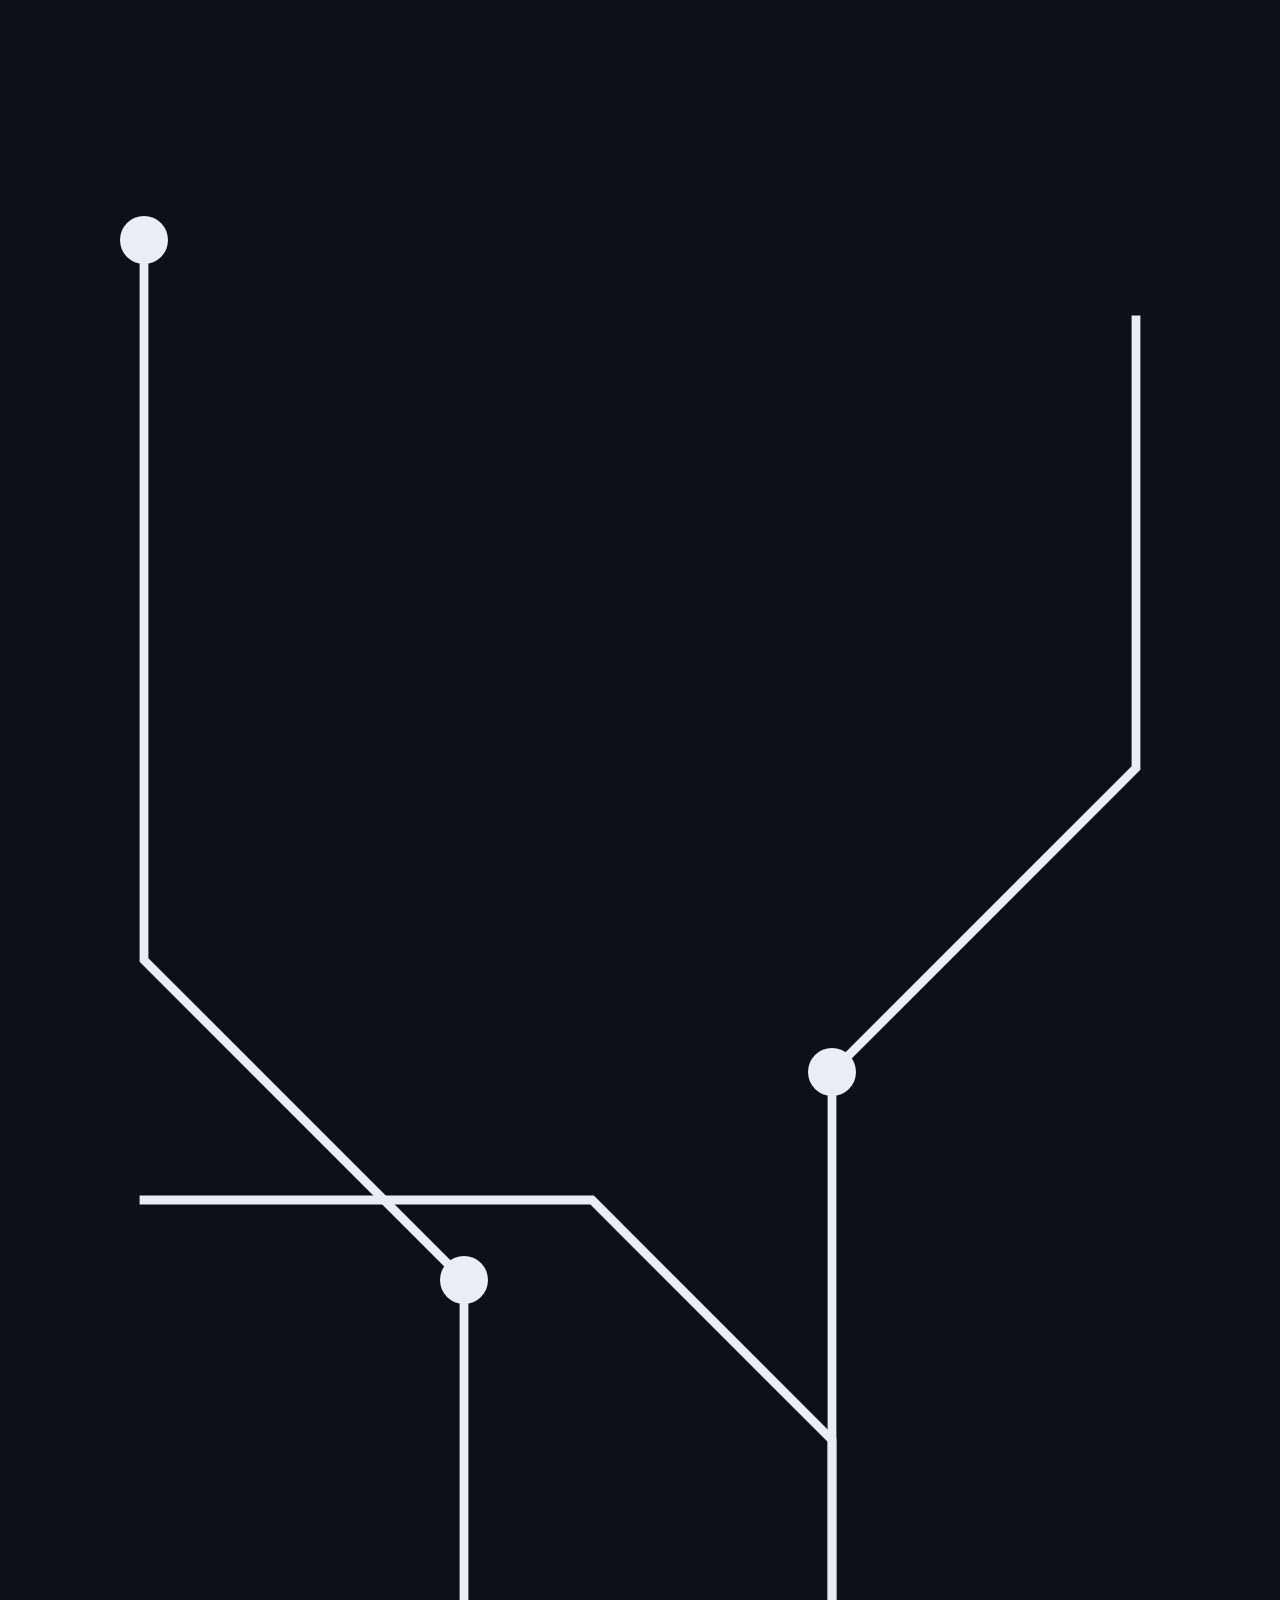
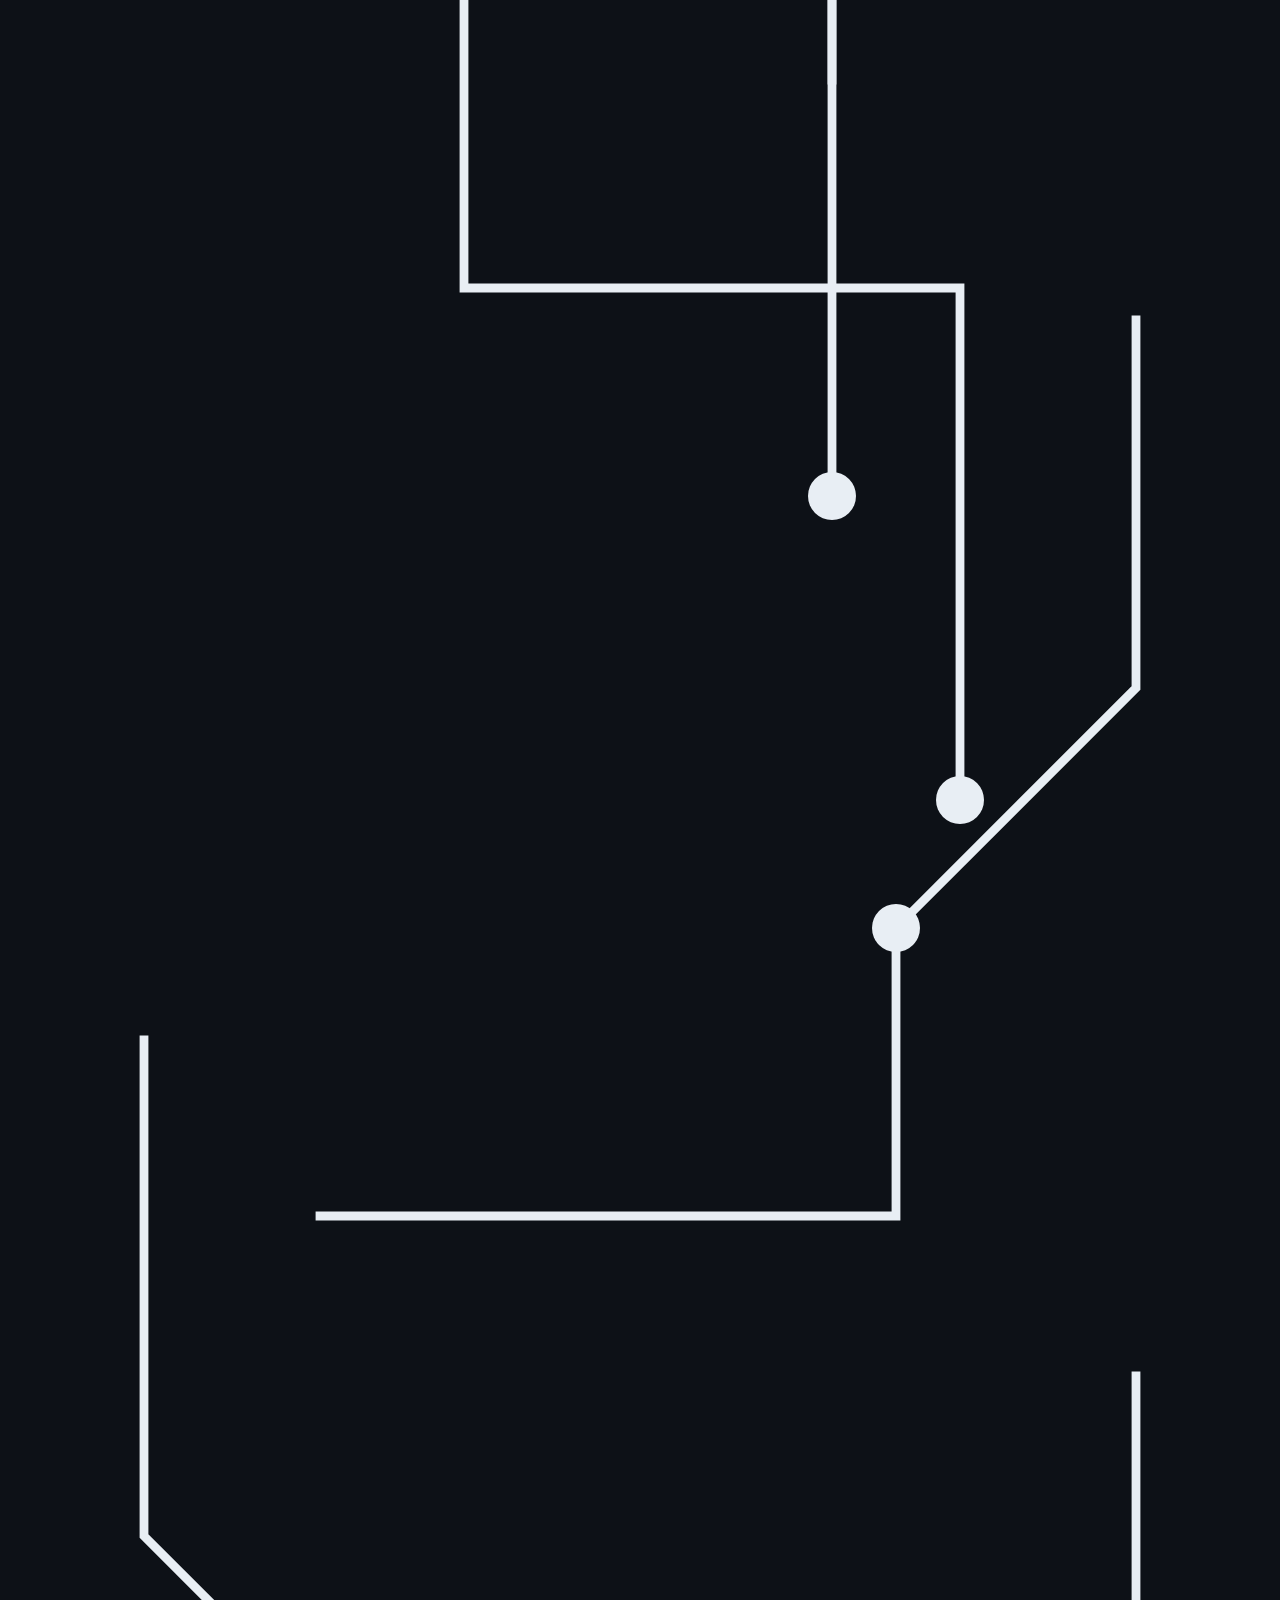
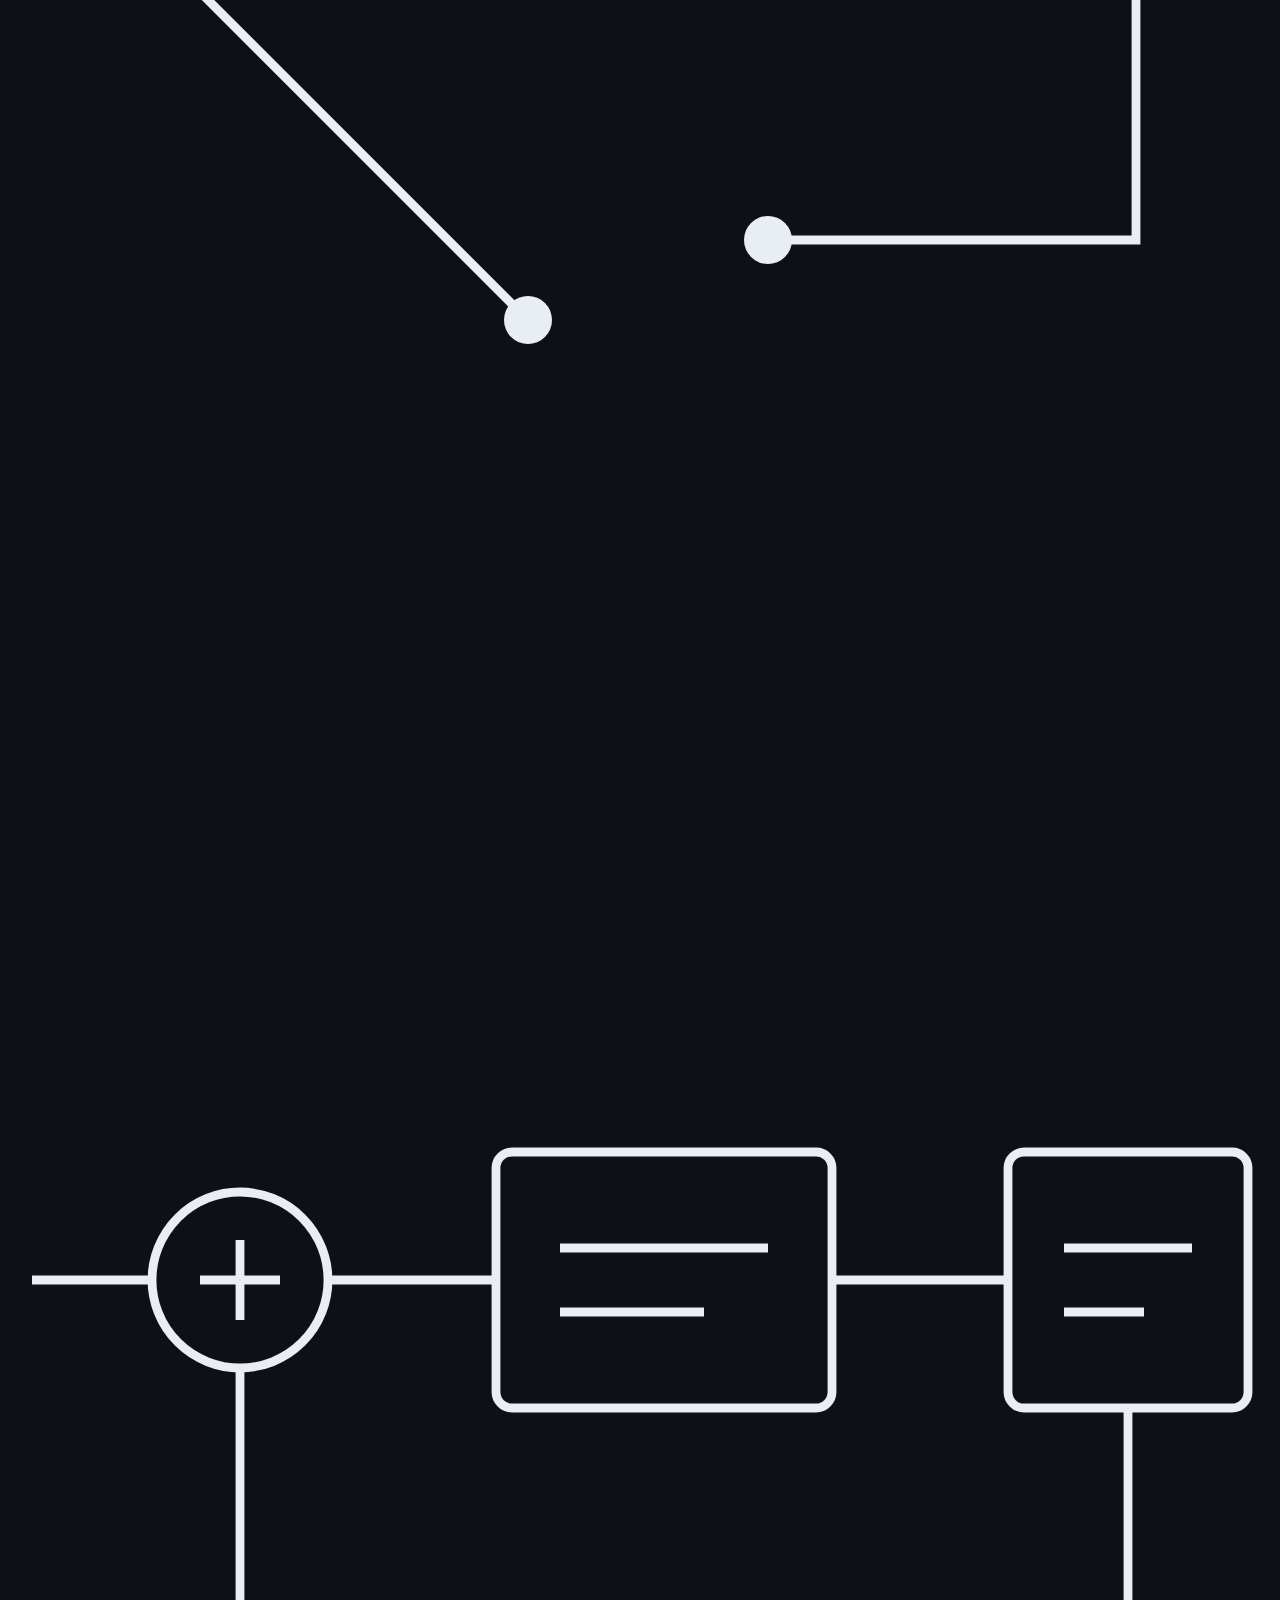
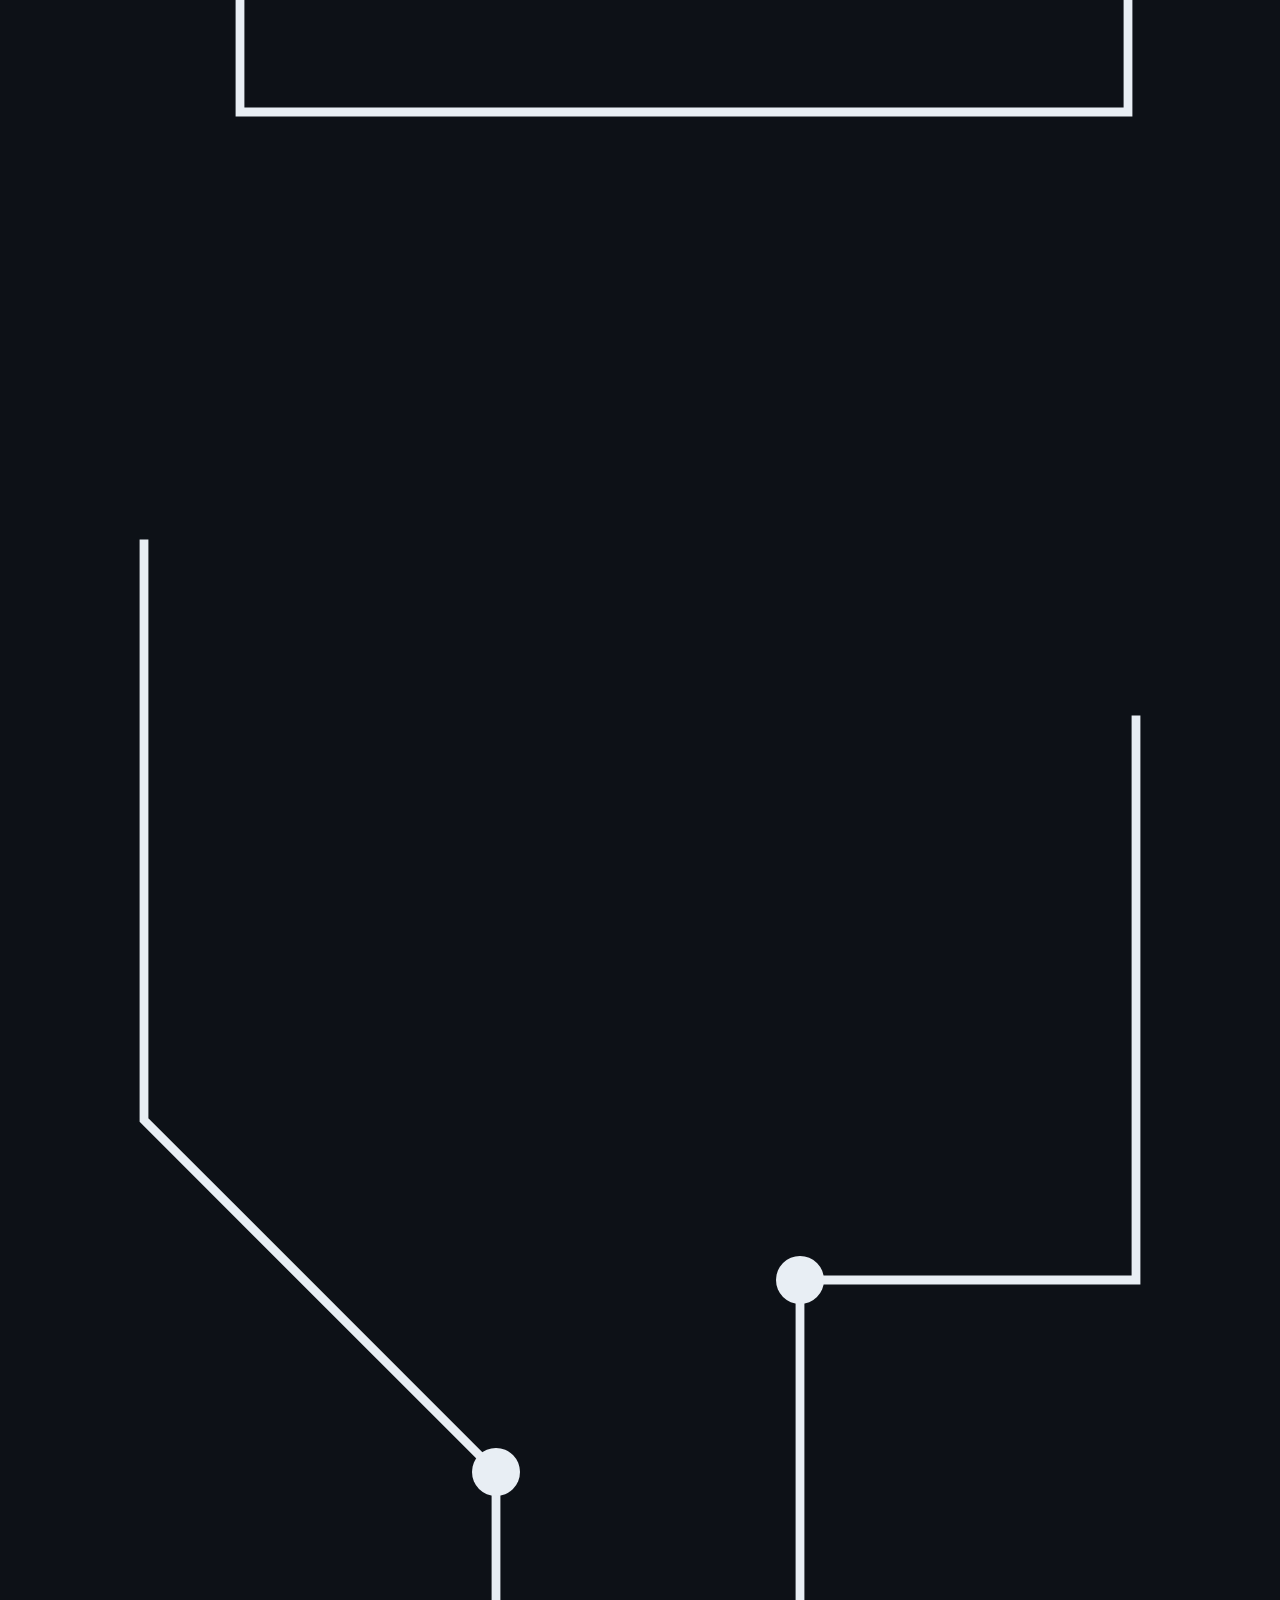
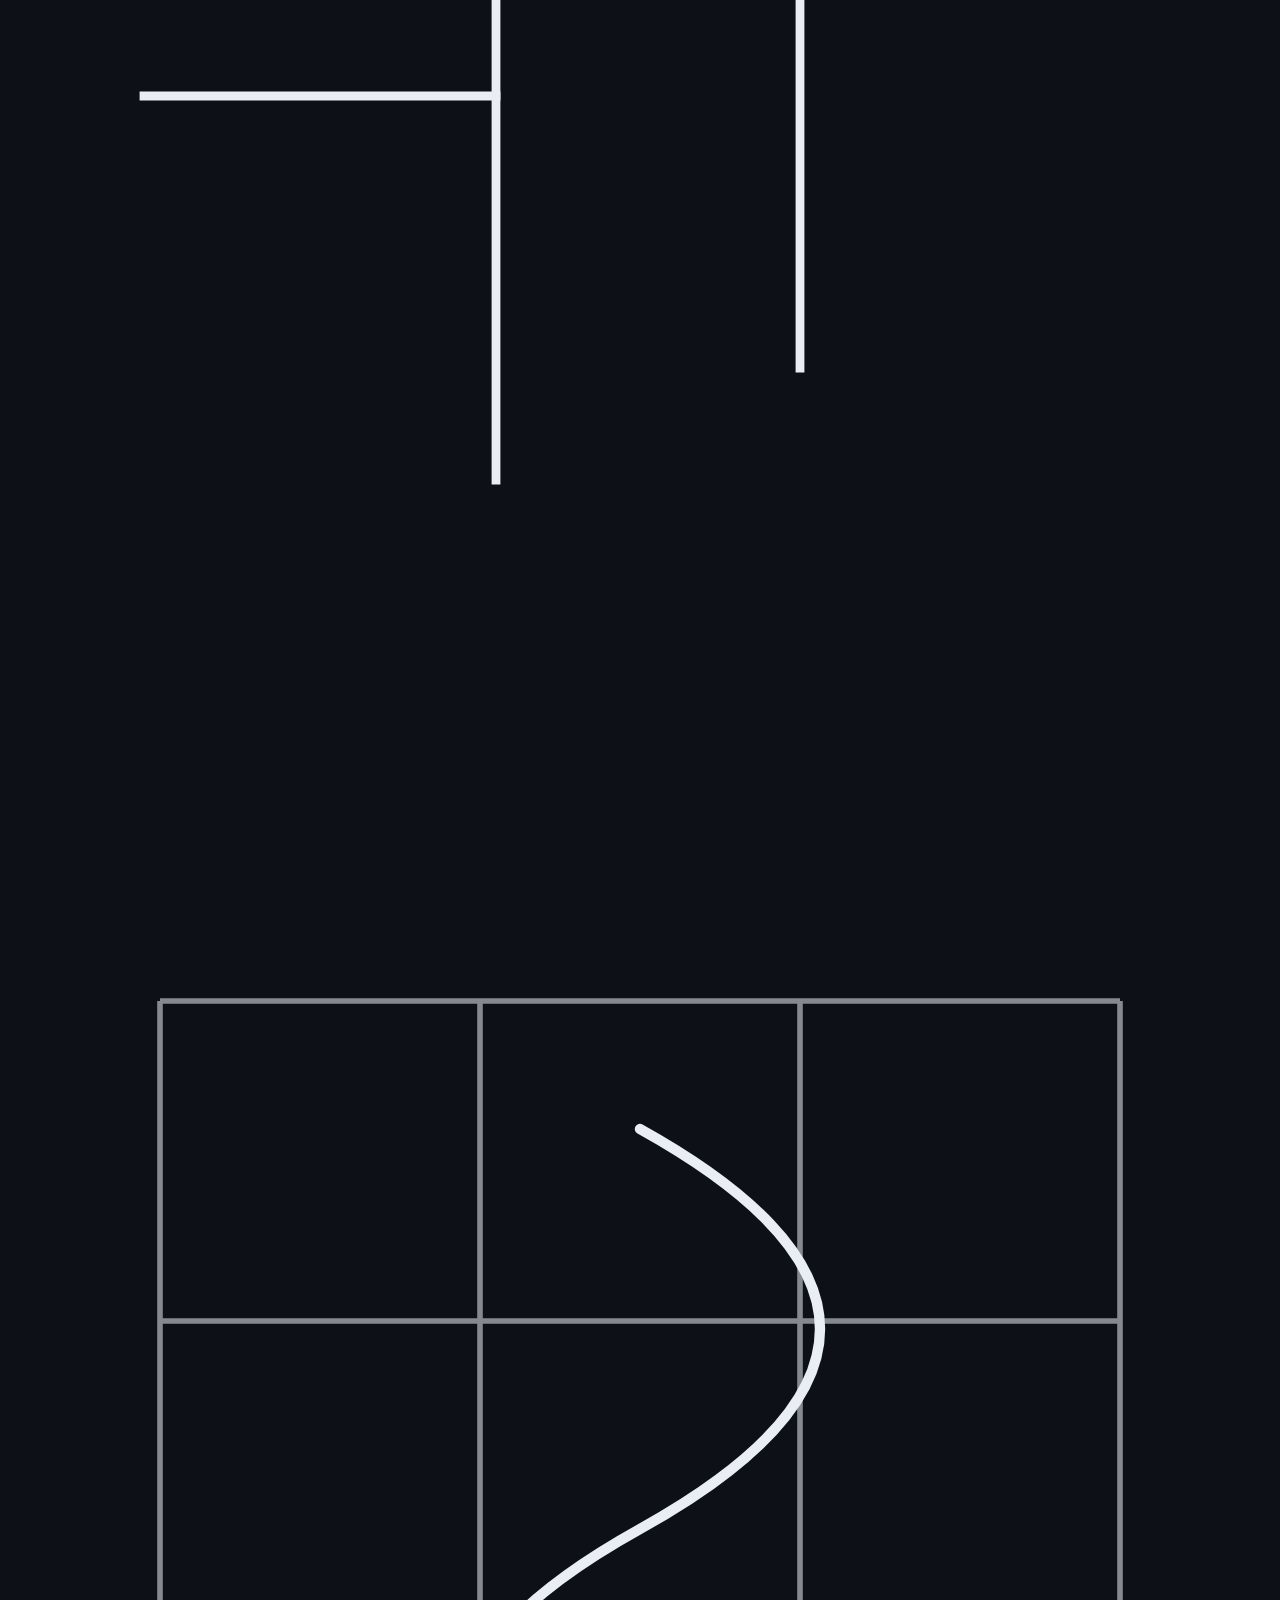
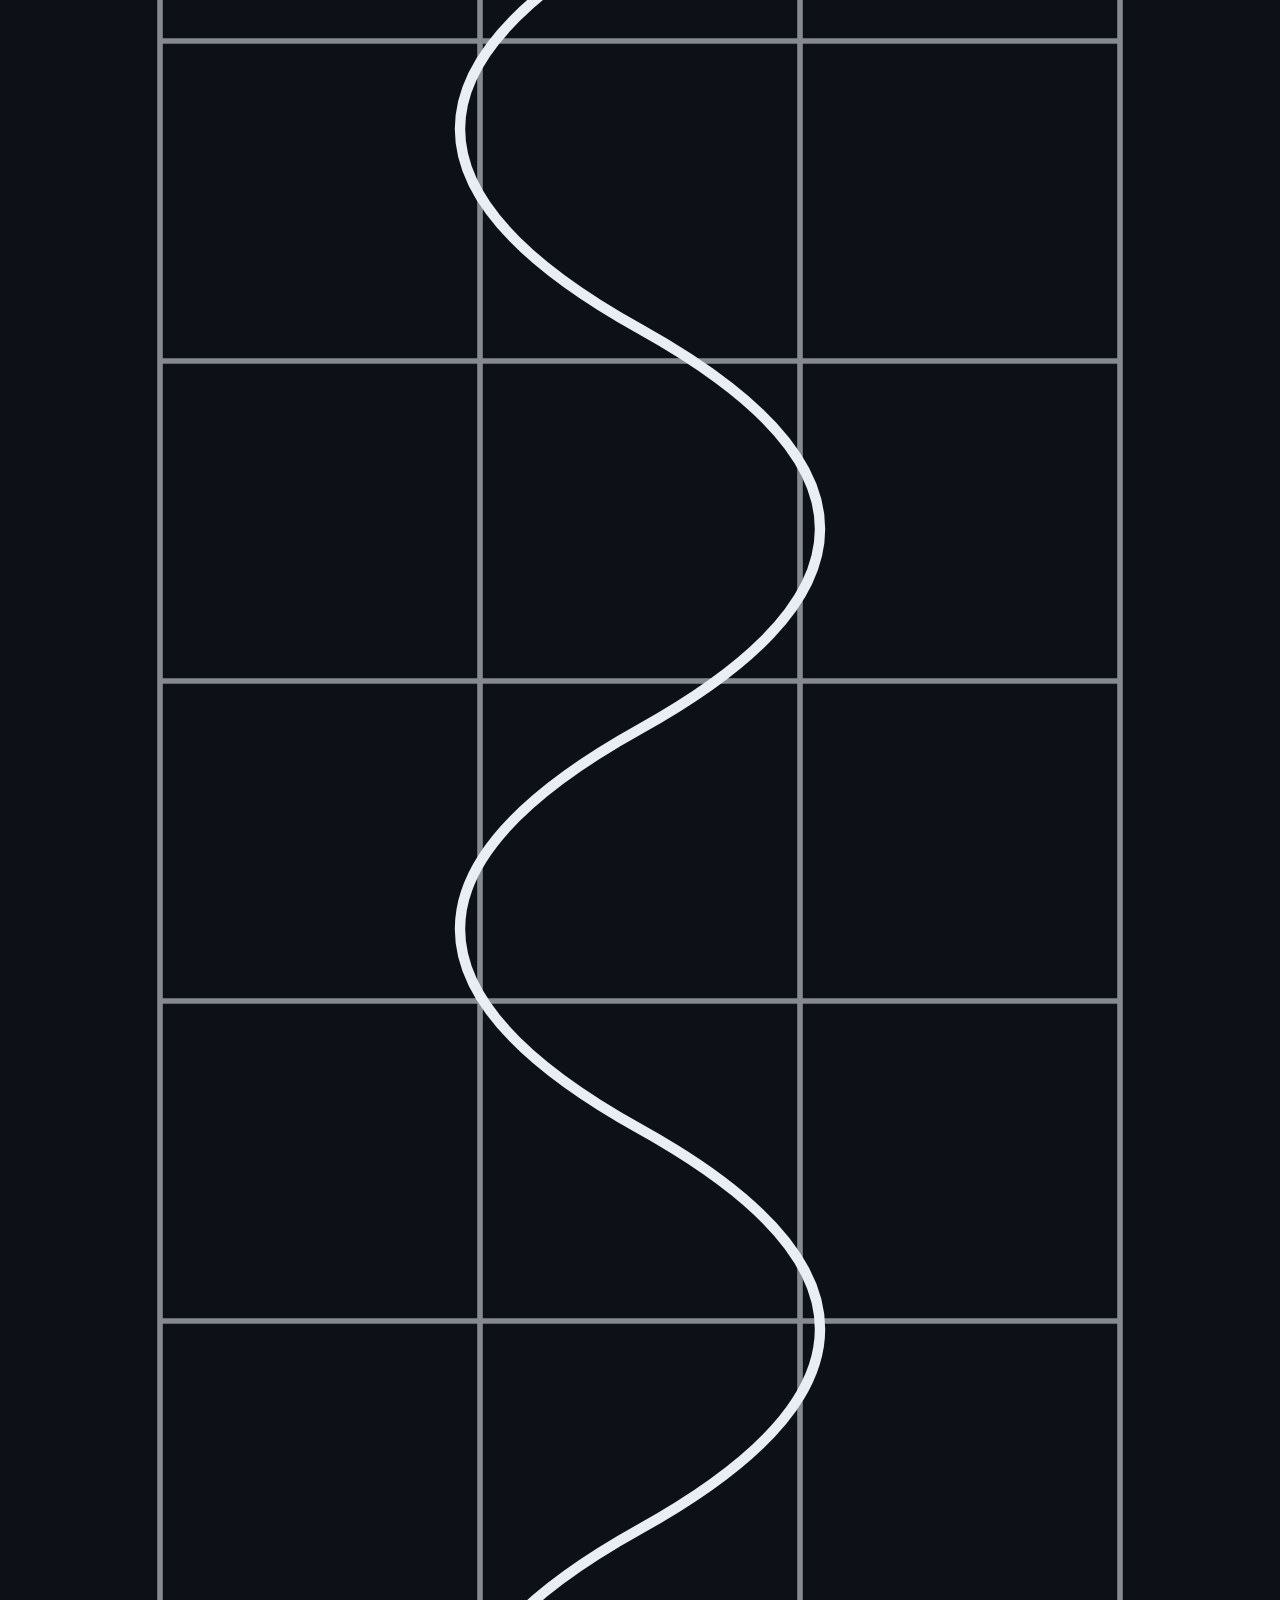
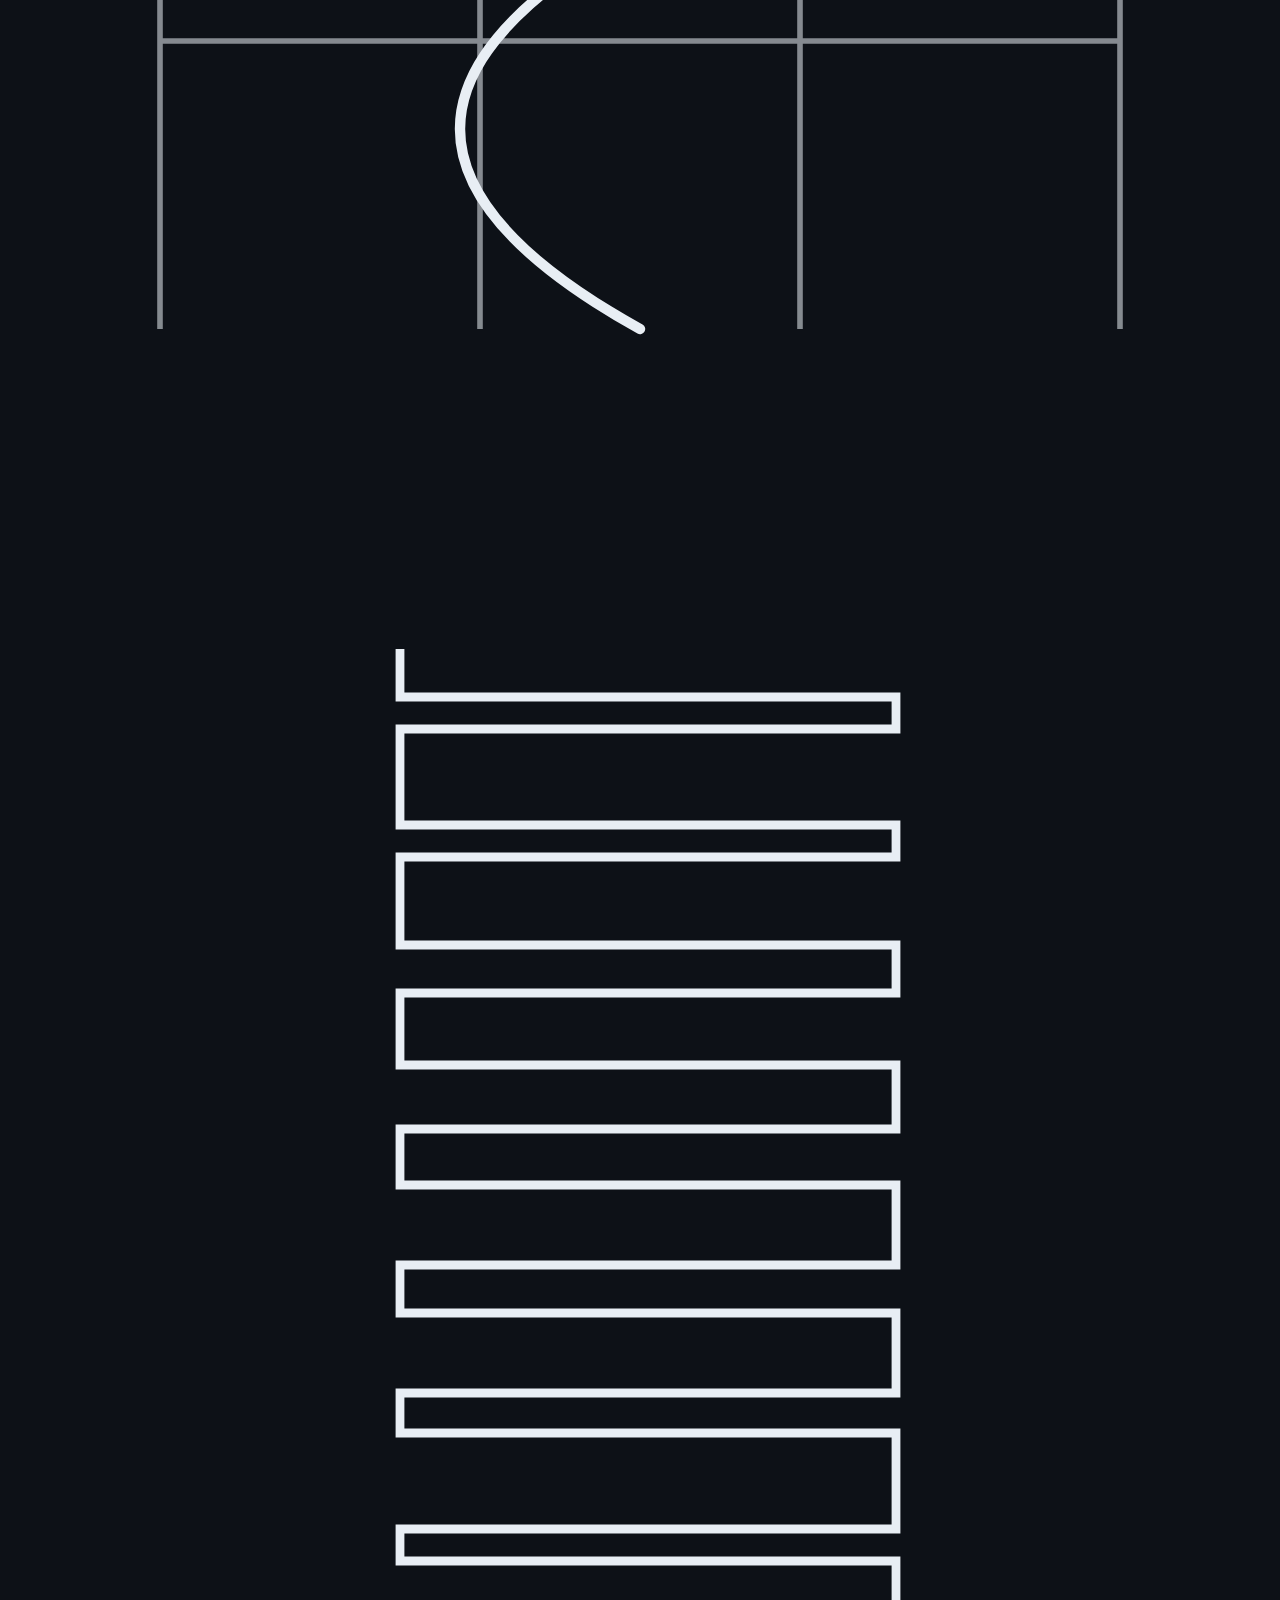
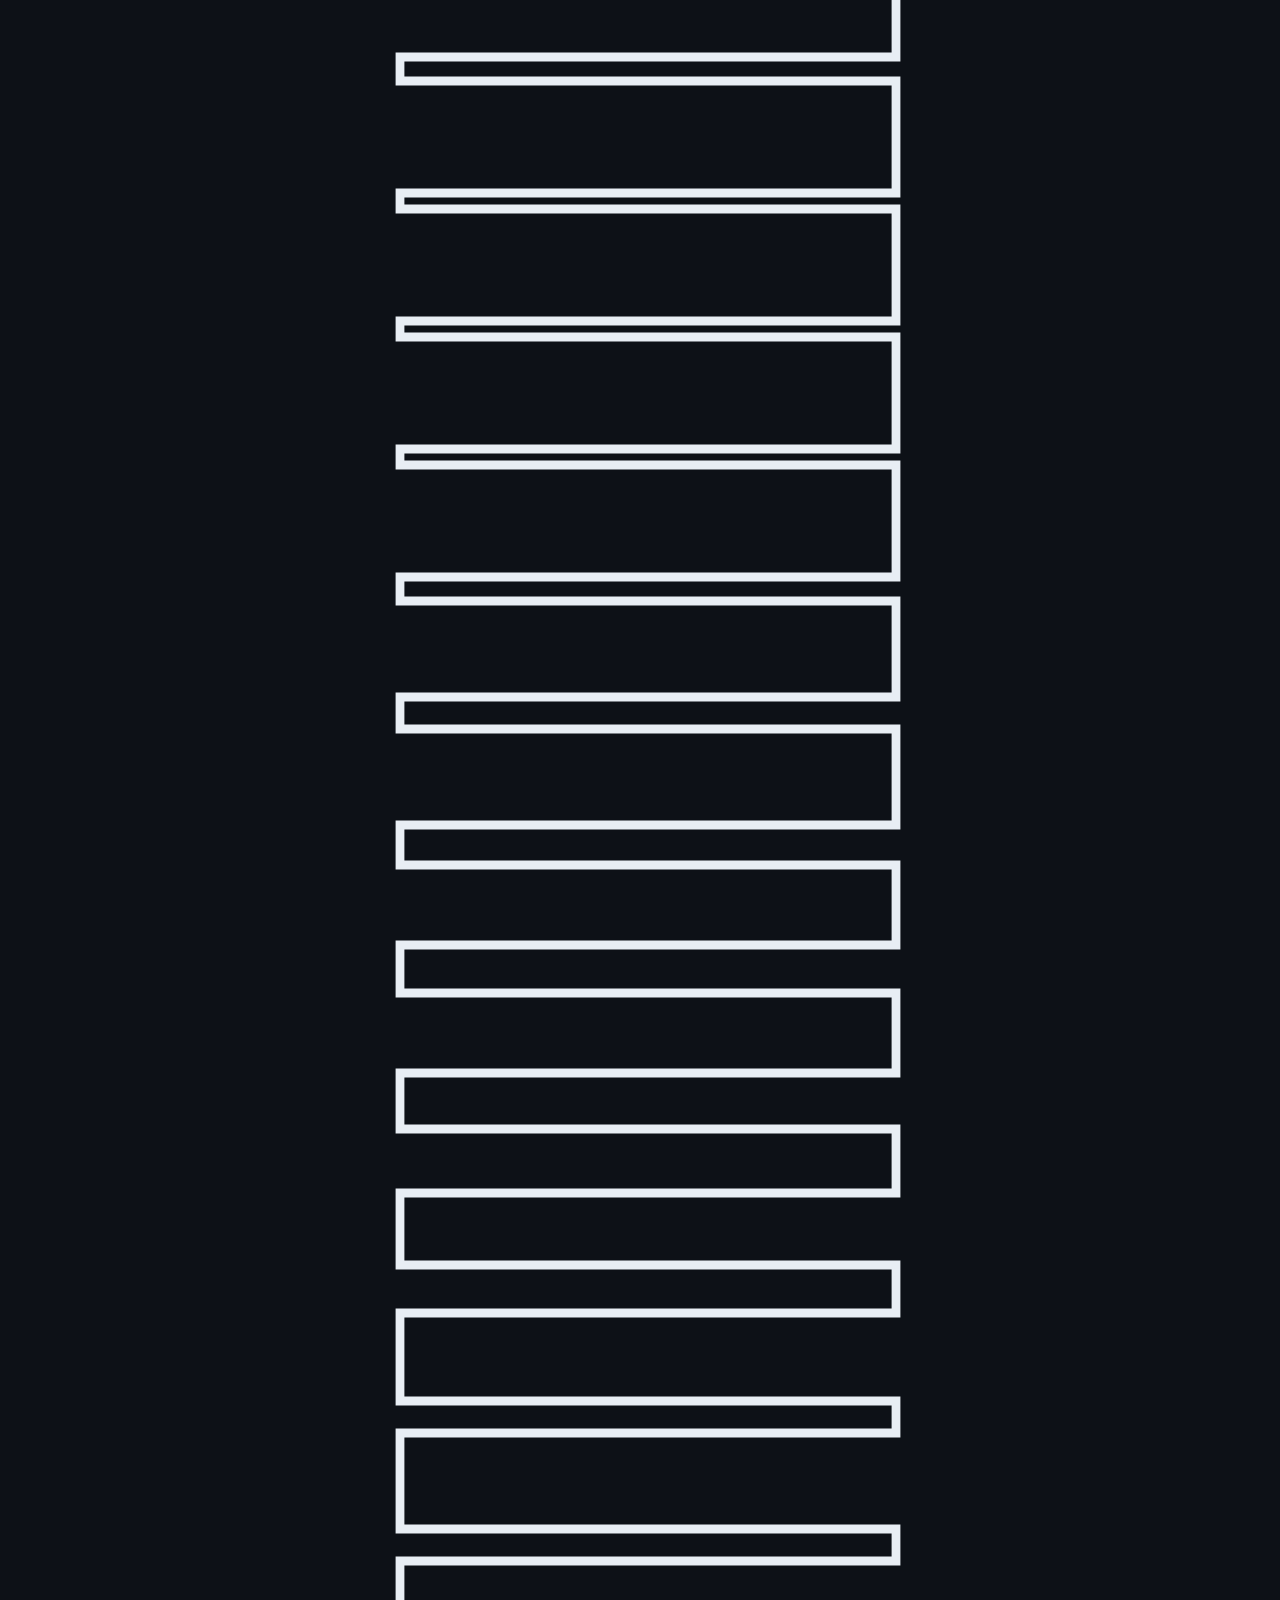
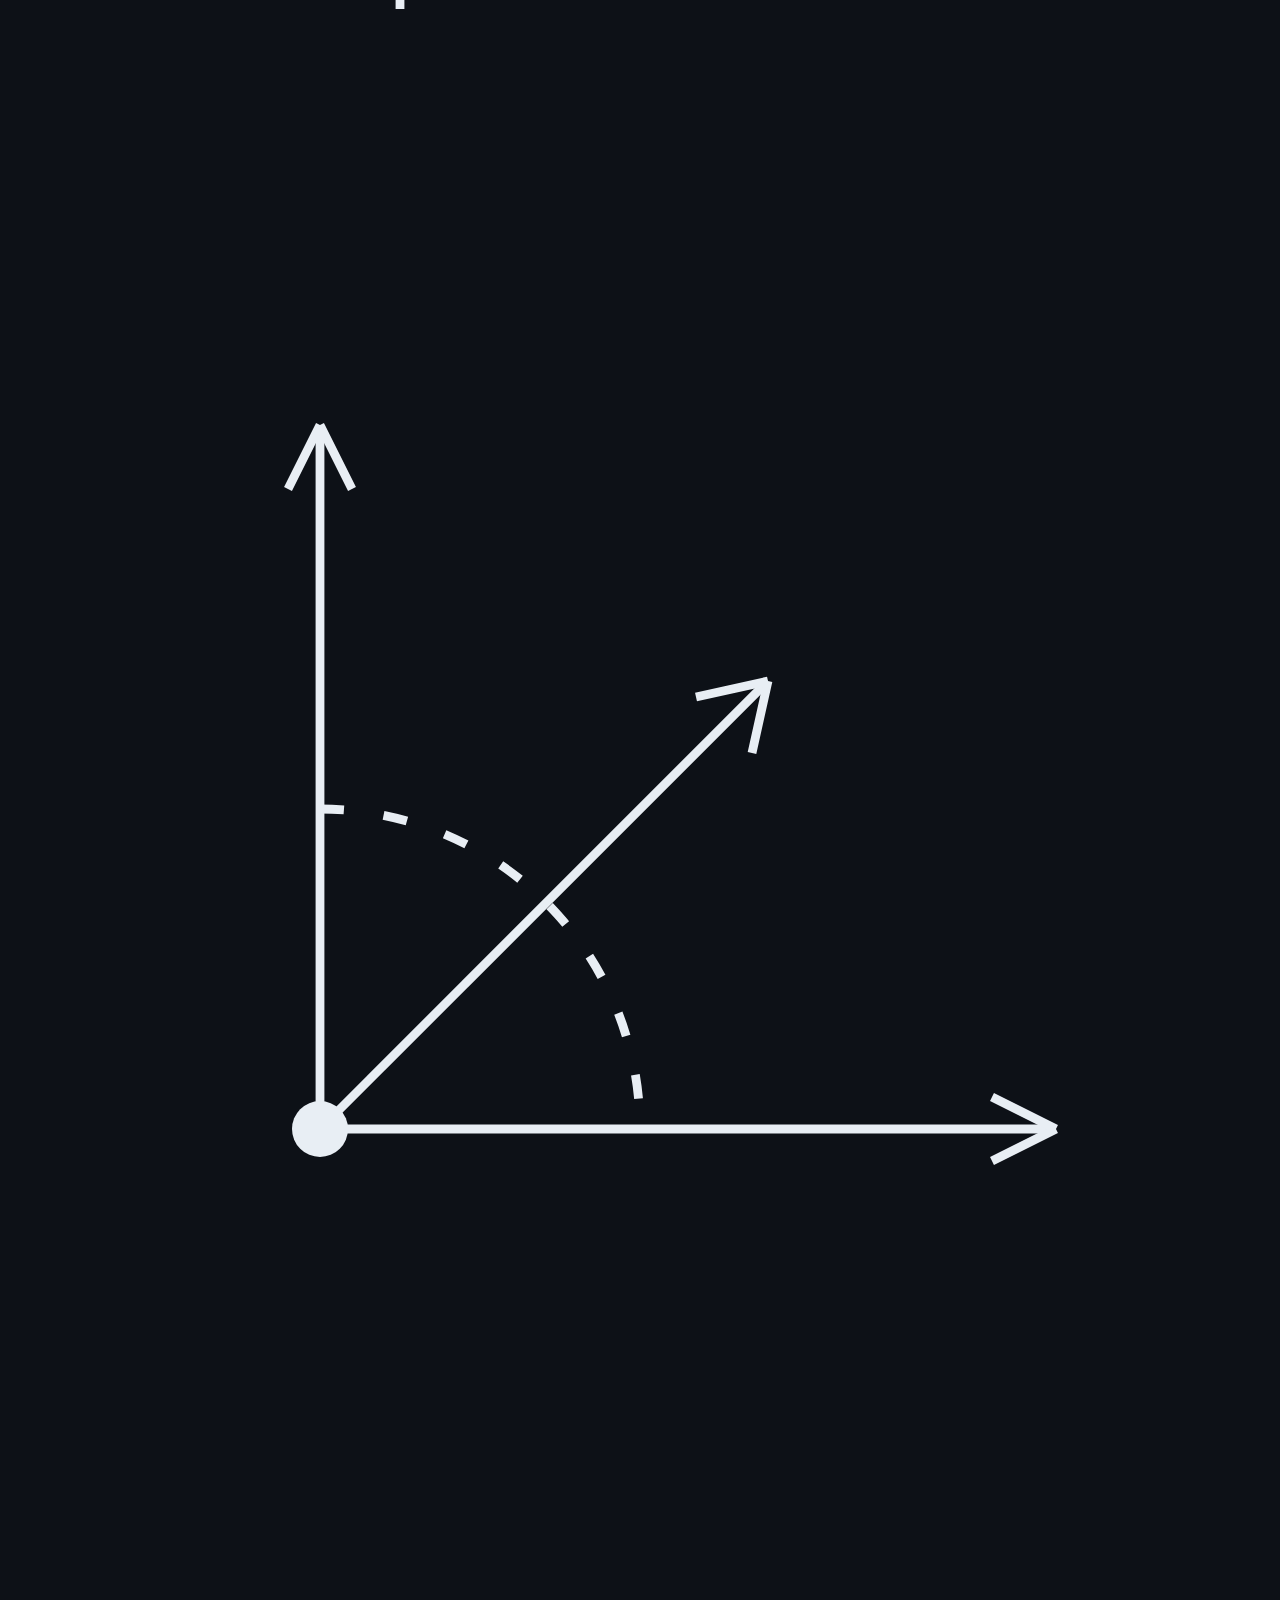
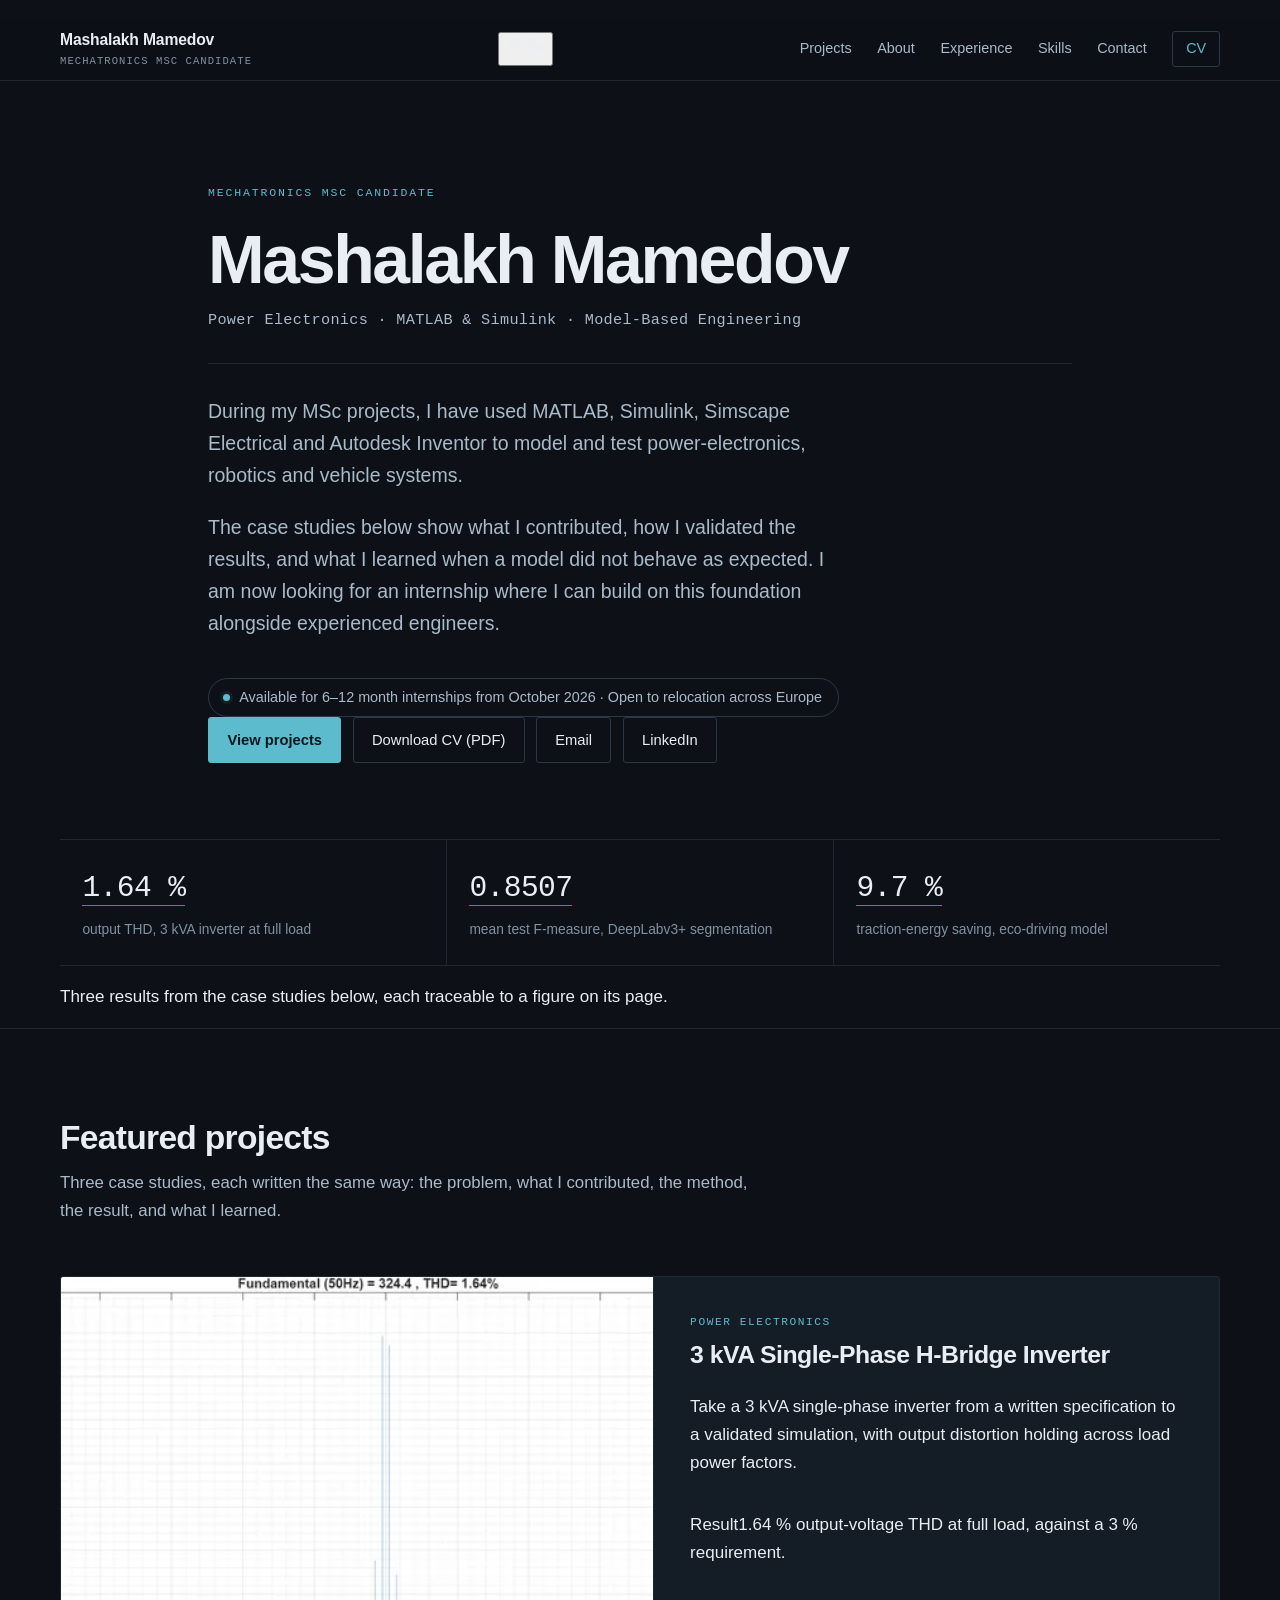
==== commit f35aa7f5: "Redesign: light/dark theme, scannable homepage, case-study summaries, SEO Adds an accessible theme t" ====
--- a/index.html
+++ b/index.html
@@ -1,12 +1,15 @@
 <!DOCTYPE html>
-<html lang="en-GB">
+<html lang="en-GB" data-theme="dark">
 <head>
 <meta charset="utf-8">
 <meta name="viewport" content="width=device-width, initial-scale=1">
+<script>(function(){try{var s=localStorage.getItem('theme');var t=(s==='light'||s==='dark')?s:(window.matchMedia('(prefers-color-scheme: light)').matches?'light':'dark');document.documentElement.setAttribute('data-theme',t);}catch(e){document.documentElement.setAttribute('data-theme','dark');}})();</script>
 <title>Mashalakh Mamedov — Mechatronics MSc Candidate · Power Electronics &amp; Model-Based Design</title>
 <meta name="description" content="Mechatronics MSc candidate working in power electronics, MATLAB/Simulink model-based design, control and robotics. Simulation-based case studies with sources and stated limitations.">
 <meta name="author" content="Mashalakh Mamedov">
-<meta name="theme-color" content="#0d1117">
+<meta name="color-scheme" content="dark light">
+<meta name="theme-color" content="#0e141b" media="(prefers-color-scheme: dark)">
+<meta name="theme-color" content="#faf8f4" media="(prefers-color-scheme: light)">
 <link rel="canonical" href="https://mashalakhmamedov.github.io/">
 
 <meta property="og:type" content="profile">
@@ -15,17 +18,90 @@
 <meta property="og:description" content="Mechatronics MSc candidate working in power electronics, MATLAB/Simulink model-based design, control and robotics. Simulation-based case studies with sources and stated limitations.">
 <meta property="og:url" content="https://mashalakhmamedov.github.io/">
 <meta property="og:locale" content="en_GB">
-<meta property="og:image" content="https://mashalakhmamedov.github.io/assets/images/inverter__casea_fft_thd_1p64pct-1400.webp">
+<meta property="og:image" content="https://mashalakhmamedov.github.io/assets/og-card.png">
+<meta property="og:image:width" content="1200">
+<meta property="og:image:height" content="630">
+<meta property="og:image:alt" content="Mashalakh Mamedov — Mechatronics MSc Candidate">
 <meta name="twitter:card" content="summary_large_image">
 <meta name="twitter:title" content="Mashalakh Mamedov — Mechatronics MSc Candidate · Power Electronics &amp; Model-Based Design">
 <meta name="twitter:description" content="Mechatronics MSc candidate working in power electronics, MATLAB/Simulink model-based design, control and robotics. Simulation-based case studies with sources and stated limitations.">
-<meta name="twitter:image" content="https://mashalakhmamedov.github.io/assets/images/inverter__casea_fft_thd_1p64pct-1400.webp">
+<meta name="twitter:image" content="https://mashalakhmamedov.github.io/assets/og-card.png">
+<meta name="twitter:image:alt" content="Mashalakh Mamedov — Mechatronics MSc Candidate">
 
 <link rel="icon" href="favicon.svg" type="image/svg+xml">
 <link rel="stylesheet" href="styles/site.css">
+<script type="application/ld+json">{"@context":"https://schema.org","@type":"Person","name":"Mashalakh Mamedov","jobTitle":"Mechatronics MSc Candidate","description":"Mechatronics MSc candidate at the University of Rome Tor Vergata, working in power electronics, MATLAB/Simulink model-based design, control and robotics.","url":"https://mashalakhmamedov.github.io/","email":"mailto:mashalakh.mamedov1@gmail.com","image":"https://mashalakhmamedov.github.io/assets/og-card.png","address":{"@type":"PostalAddress","addressLocality":"Rome","addressCountry":"IT"},"homeLocation":{"@type":"Place","name":"Rome, Italy"},"affiliation":{"@type":"CollegeOrUniversity","name":"University of Rome Tor Vergata","sameAs":"https://web.uniroma2.it/"},"alumniOf":[{"@type":"CollegeOrUniversity","name":"University of Rome Tor Vergata"},{"@type":"CollegeOrUniversity","name":"Ivane Javakhishvili Tbilisi State University"}],"knowsAbout":["MATLAB","Simulink","Simscape Electrical","Power electronics","Control systems","Robotics","Model-based design","System modelling","Autodesk Inventor","Semantic segmentation"],"knowsLanguage":["Turkish","Azerbaijani","English","Georgian","Russian","Italian"],"seeks":{"@type":"Demand","name":"Engineering internship, 6–12 months, from October 2026"},"sameAs":["https://www.linkedin.com/in/mashalakh/"]}</script>
 </head>
 <body class="">
 <a class="skip-link" href="#main">Skip to content</a>
+
+<div class="deco deco--left" aria-hidden="true"><svg class="deco__svg" viewBox="0 0 160 900" fill="none" preserveAspectRatio="xMidYMin slice" aria-hidden="true" focusable="false">
+  <g stroke="currentColor" stroke-width="1.1" stroke-linecap="square">
+    <path d="M18 30 V120 L58 160 V236 H120 V300"/>
+    <path d="M142 40 V96 L104 134 V210"/>
+    <path d="M18 150 H74 L104 180 V262"/>
+    <path d="M142 240 V286 L112 316 V352 H40"/>
+    <path d="M18 330 V392 L66 440"/>
+    <path d="M142 372 V430 H96"/>
+  </g>
+  <g fill="currentColor">
+    <circle cx="18" cy="30" r="3"/><circle cx="58" cy="160" r="3"/>
+    <circle cx="120" cy="300" r="3"/><circle cx="104" cy="134" r="3"/>
+    <circle cx="104" cy="262" r="3"/><circle cx="112" cy="316" r="3"/>
+    <circle cx="66" cy="440" r="3"/><circle cx="96" cy="430" r="3"/>
+  </g>
+
+  <!-- simplified closed-loop control diagram -->
+  <g stroke="currentColor" stroke-width="1.1" fill="none">
+    <circle cx="30" cy="560" r="11"/>
+    <path d="M25 560 H35 M30 555 V565"/>
+    <path d="M4 560 H19"/>
+    <path d="M41 560 H62"/>
+    <rect x="62" y="544" width="42" height="32" rx="2"/>
+    <path d="M104 560 H126"/>
+    <rect x="126" y="544" width="30" height="32" rx="2"/>
+    <path d="M141 576 V614 H30 V571"/>
+    <path d="M70 556 h26 M70 564 h18"/>
+    <path d="M133 556 h16 M133 564 h10"/>
+  </g>
+
+  <g stroke="currentColor" stroke-width="1.1" stroke-linecap="square">
+    <path d="M18 668 V740 L62 784 V860"/>
+    <path d="M142 690 V760 H100 V846"/>
+    <path d="M18 812 H62"/>
+  </g>
+  <g fill="currentColor">
+    <circle cx="62" cy="784" r="3"/><circle cx="100" cy="760" r="3"/>
+  </g>
+</svg></div>
+<div class="deco deco--right" aria-hidden="true"><svg class="deco__svg" viewBox="0 0 160 900" fill="none" preserveAspectRatio="xMidYMin slice" aria-hidden="true" focusable="false">
+  <!-- coordinate grid -->
+  <g stroke="currentColor" stroke-width="0.7" opacity="0.55">
+    <path d="M20 24 H140 M20 64 H140 M20 104 H140 M20 144 H140 M20 184 H140 M20 224 H140 M20 264 H140 M20 304 H140"/>
+    <path d="M20 24 V340 M60 24 V340 M100 24 V340 M140 24 V340"/>
+  </g>
+
+  <!-- sine trace across the grid -->
+  <g stroke="currentColor" stroke-width="1.3" fill="none" stroke-linecap="round">
+    <path d="M80 40 Q125 65 80 90 Q35 115 80 140 Q125 165 80 190 Q35 215 80 240 Q125 265 80 290 Q35 315 80 340"/>
+  </g>
+
+  <!-- unipolar SPWM pulse train -->
+  <g stroke="currentColor" stroke-width="1.1" fill="none" stroke-linejoin="miter">
+    <path d="M50 380 V386 H112 V390 H50 V402 H112 V406 H50 V417 H112 V423 H50 V432 H112 V440 H50 V447 H112 V457 H50 V463 H112 V473 H50 V478 H112 V490 H50 V494 H112 V506 H50 V509 H112 V523 H50 V525 H112 V539 H50 V541 H112 V555 H50 V557 H112 V571 H50 V574 H112 V586 H50 V590 H112 V602 H50 V607 H112 V617 H50 V623 H112 V633 H50 V640 H112 V648 H50 V657 H112 V663 H50 V674 H112 V678 H50 V690 H112 V694 H50 V700"/>
+  </g>
+
+  <!-- robotic coordinate frame -->
+  <g stroke="currentColor" stroke-width="1.1" fill="none">
+    <path d="M40 840 H132 M40 840 V752"/>
+    <path d="M40 840 L96 784"/>
+    <path d="M132 840 l-8 -4 M132 840 l-8 4"/>
+    <path d="M40 752 l-4 8 M40 752 l4 8"/>
+    <path d="M96 784 l-2 9 M96 784 l-9 2"/>
+    <circle cx="40" cy="840" r="3.5" fill="currentColor" stroke="none"/>
+    <path d="M40 800 a40 40 0 0 1 40 40" stroke-dasharray="3 5"/>
+  </g>
+</svg></div>
 
 <header class="masthead">
   <div class="shell masthead__inner">
@@ -33,12 +109,25 @@
       <span class="masthead__name">Mashalakh Mamedov</span>
       <span class="masthead__role">Mechatronics MSc Candidate</span>
     </a>
-    <button class="masthead__toggle" type="button" aria-expanded="false" aria-controls="primary-nav">
-      <span class="masthead__toggle-bars" aria-hidden="true"></span>
-      <span class="u-visually-hidden">Menu</span>
+    <div class="masthead__controls">
+      <button class="themetoggle" type="button" id="theme-toggle" aria-label="Switch colour theme" title="Switch colour theme">
+      <svg class="themetoggle__icon themetoggle__icon--sun" viewBox="0 0 24 24" width="17" height="17" fill="none" stroke="currentColor" stroke-width="1.7" stroke-linecap="round" aria-hidden="true" focusable="false">
+        <circle cx="12" cy="12" r="4.2"/>
+        <path d="M12 2.6v2.2M12 19.2v2.2M21.4 12h-2.2M4.8 12H2.6M18.6 5.4l-1.6 1.6M7 17l-1.6 1.6M18.6 18.6L17 17M7 7L5.4 5.4"/>
+      </svg>
+      <svg class="themetoggle__icon themetoggle__icon--moon" viewBox="0 0 24 24" width="17" height="17" fill="none" stroke="currentColor" stroke-width="1.7" stroke-linecap="round" stroke-linejoin="round" aria-hidden="true" focusable="false">
+        <path d="M20.2 14.4A8.4 8.4 0 0 1 9.6 3.8a8.4 8.4 0 1 0 10.6 10.6z"/>
+      </svg>
+      <span class="u-visually-hidden">Switch colour theme</span>
     </button>
+      <button class="masthead__toggle" type="button" aria-expanded="false" aria-controls="primary-nav">
+        <span class="masthead__toggle-bars" aria-hidden="true"></span>
+        <span class="u-visually-hidden">Menu</span>
+      </button>
+    </div>
     <nav class="masthead__nav" id="primary-nav" aria-label="Primary">
       <a href="index.html#projects">Projects</a>
+      <a href="index.html#about">About</a>
       <a href="index.html#experience">Experience</a>
       <a href="index.html#skills">Skills</a>
       <a href="index.html#contact">Contact</a>
@@ -49,12 +138,19 @@
 
 <main id="main">
 
+<!-- 2 · Hero --------------------------------------------------------------- -->
 <section class="hero">
   <div class="shell hero__inner">
     <p class="hero__eyebrow">Mechatronics MSc Candidate</p>
     <h1 class="hero__name">Mashalakh Mamedov</h1>
     <p class="hero__focus">Power Electronics · MATLAB &amp; Simulink · Model-Based Engineering</p>
-    <p class="hero__positioning">I use MATLAB, Simulink and Autodesk Inventor to turn engineering requirements into traceable models, test them against defined criteria and diagnose failures. The case studies cover power electronics, robot dynamics, vehicle energy and computer vision, with ownership, assumptions and limitations stated explicitly. Earlier, I supported P&amp;ID-based machinery installation and alignment on the South Caucasus Pipeline Expansion project.</p>
+    <div class="hero__positioning">
+      <p>During my MSc projects, I have used MATLAB, Simulink, Simscape Electrical and Autodesk Inventor to model and test power-electronics, robotics and vehicle systems.</p>
+<p>The case studies below show what I contributed, how I validated the results, and what I learned when a model did not behave as expected. I am now looking for an internship where I can build on this foundation alongside experienced engineers.</p>
+    </div>
+
+    <!-- 3 · Availability and main actions ---------------------------------- -->
+    <p class="hero__availability"><span class="dot" aria-hidden="true"></span>Available for 6–12 month internships from October 2026 · Open to relocation across Europe</p>
 
     <div class="hero__actions">
       <a class="btn btn--primary" href="#projects">View projects</a>
@@ -62,10 +158,9 @@
       <a class="btn" href="mailto:mashalakh.mamedov1@gmail.com">Email</a>
       <a class="btn" href="https://www.linkedin.com/in/mashalakh/" rel="me noopener">LinkedIn</a>
     </div>
-
-    <p class="hero__availability"><span class="dot" aria-hidden="true"></span>Available for 6–12 month internships from October 2026 · Open to relocation across Europe</p>
-  </div>
-
+  </div>
+
+  <!-- 4 · Three proof metrics --------------------------------------------- -->
   <div class="shell">
     <dl class="metrics metrics--hero">
       <div class="metric">
@@ -81,14 +176,16 @@
         <dd class="metric__label">traction-energy saving, eco-driving model</dd>
       </div>
     </dl>
-  </div>
-</section>
-
+    <p class="metrics__note">Three results from the case studies below, each traceable to a figure on its page.</p>
+  </div>
+</section>
+
+<!-- 5 · Three featured projects -------------------------------------------- -->
 <section class="section" id="projects" aria-labelledby="projects-heading">
   <div class="shell">
     <header class="section__head">
       <h2 class="section__title" id="projects-heading">Featured projects</h2>
-      <p class="section__lede">Three case studies, each written the same way: the problem, what I personally owned, the method, the result, the thing that went wrong, and what it cost to fix.</p>
+      <p class="section__lede">Three case studies, each written the same way: the problem, what I contributed, the method, the result, and what I learned.</p>
     </header>
     <div class="grid grid--featured">
       
@@ -98,31 +195,23 @@
         class=""
         src="assets/images/inverter__casea_fft_thd_1p64pct-1400.webp"
         srcset="assets/images/inverter__casea_fft_thd_1p64pct-640.webp 640w, assets/images/inverter__casea_fft_thd_1p64pct-960.webp 960w, assets/images/inverter__casea_fft_thd_1p64pct-1400.webp 1400w"
-        sizes="(max-width: 900px) 100vw, 52vw"
+        sizes="(max-width: 1000px) 100vw, 46vw"
         width="1400"
         height="911"
-        loading="eager"
+        loading="lazy"
         decoding="async"
         alt="">
   </a>
   <div class="card__body">
     <p class="kicker">Power electronics</p>
     <h3 class="card__title"><a href="h-bridge-inverter.html">3 kVA Single-Phase H-Bridge Inverter</a></h3>
-    <p class="card__subtitle">Unipolar SPWM design and THD validation in MATLAB/Simulink</p>
-    <p class="card__summary">Designed for a 400 V DC input and a 230 V RMS, 50 Hz output target; the simulation produced ≈ 229.4 V RMS at unity PF and 213.5 V RMS at 0.5 lagging PF. 1.64 % output THD against a 3 % requirement — then an LC resonance under inductive load, diagnosed and damped, with the cost of the fix reported.</p>
-    <dl class="metrics metrics--card">
-      <div class="metric"><dt class="metric__value">1.64 %</dt><dd class="metric__label">output voltage THD at full load, unity PF</dd></div>
-<div class="metric"><dt class="metric__value">3.64 % → 2.33 %</dt><dd class="metric__label">inductive-load THD, before and after damping</dd></div>
-<div class="metric"><dt class="metric__value">3 kVA</dt><dd class="metric__label">rating, 400 V DC in, 230 V RMS / 50 Hz out</dd></div>
-    </dl>
+    <p class="card__problem">Take a 3 kVA single-phase inverter from a written specification to a validated simulation, with output distortion holding across load power factors.</p>
+    <p class="card__result"><span class="card__resultlabel">Result</span>1.64 % output-voltage THD at full load, against a 3 % requirement.</p>
+    <p class="card__contribution">Individual coursework project: analytical design, Simulink model, five validation cases and the FFT/THD analysis.</p>
     <ul class="taglist"><li>Simulink</li>
 <li>Simscape Electrical</li>
-<li>SPWM</li>
-<li>LC filter design</li>
-<li>FFT / THD</li>
-<li>Semiconductor selection</li></ul>
-    <p class="card__meta">Individual project · Simulation only · A.Y. 2025/26</p>
-    <p class="card__cta"><a class="textlink" href="h-bridge-inverter.html">Read the case study<span aria-hidden="true"> →</span></a></p>
+<li>SPWM</li></ul>
+    <p class="card__cta"><a class="textlink" href="h-bridge-inverter.html">View case study<span aria-hidden="true"> →</span></a></p>
   </div>
 </article>
 
@@ -132,31 +221,23 @@
         class=""
         src="assets/images/segmentation__fm_boxplot_network_vs_classical-1400.webp"
         srcset="assets/images/segmentation__fm_boxplot_network_vs_classical-640.webp 640w, assets/images/segmentation__fm_boxplot_network_vs_classical-960.webp 960w, assets/images/segmentation__fm_boxplot_network_vs_classical-1400.webp 1400w"
-        sizes="(max-width: 900px) 100vw, 52vw"
+        sizes="(max-width: 1000px) 100vw, 46vw"
         width="1400"
         height="843"
-        loading="eager"
+        loading="lazy"
         decoding="async"
         alt="">
   </a>
   <div class="card__body">
     <p class="kicker">Computer vision · Deep learning</p>
     <h3 class="card__title"><a href="fire-smoke-segmentation.html">Fire and Smoke Semantic Segmentation</a></h3>
-    <p class="card__subtitle">DeepLabv3+ benchmarked against a classical colour baseline — and a fault found in the test labels</p>
-    <p class="card__summary">One segmentation task, two methods, one metric. 0.8507 mean test F-measure against 0.4421 for a classical baseline — and a faulty reference mask worth about 4.48 points, kept in the results rather than dropped.</p>
-    <dl class="metrics metrics--card">
-      <div class="metric"><dt class="metric__value">0.8507</dt><dd class="metric__label">network mean test F-measure</dd></div>
-<div class="metric"><dt class="metric__value">0.4421</dt><dd class="metric__label">classical baseline mean test F-measure</dd></div>
-<div class="metric"><dt class="metric__value">≈ 4.48 pp</dt><dd class="metric__label">mean F-measure cost of one faulty reference mask</dd></div>
-    </dl>
+    <p class="card__problem">Segment fire and smoke pixel by pixel, and compare a deep network against a classical colour baseline on identical data.</p>
+    <p class="card__result"><span class="card__resultlabel">Result</span>Mean test F-measure of 0.8507, against 0.4421 for the classical baseline.</p>
+    <p class="card__contribution">Two-person project. I owned the deep-learning workstream — dataset pipeline, training, evaluation and the label-quality audit.</p>
     <ul class="taglist"><li>MATLAB</li>
 <li>DeepLabv3+</li>
-<li>ResNet-18</li>
-<li>Transfer learning</li>
-<li>Class weighting</li>
-<li>Segmentation evaluation</li></ul>
-    <p class="card__meta">Two-person project — I owned the deep-learning workstream · Offline / research code · June–July 2026</p>
-    <p class="card__cta"><a class="textlink" href="fire-smoke-segmentation.html">Read the case study<span aria-hidden="true"> →</span></a></p>
+<li>ResNet-18</li></ul>
+    <p class="card__cta"><a class="textlink" href="fire-smoke-segmentation.html">View case study<span aria-hidden="true"> →</span></a></p>
   </div>
 </article>
 
@@ -166,118 +247,44 @@
         class=""
         src="assets/images/robolatte__inventor_driving_force_output_grapher-1400.webp"
         srcset="assets/images/robolatte__inventor_driving_force_output_grapher-640.webp 640w, assets/images/robolatte__inventor_driving_force_output_grapher-960.webp 960w, assets/images/robolatte__inventor_driving_force_output_grapher-1400.webp 1400w"
-        sizes="(max-width: 900px) 100vw, 52vw"
+        sizes="(max-width: 1000px) 100vw, 46vw"
         width="1400"
         height="695"
-        loading="eager"
+        loading="lazy"
         decoding="async"
         alt="">
   </a>
   <div class="card__body">
     <p class="kicker">Robotics · CAD dynamics</p>
     <h3 class="card__title"><a href="robolatte-ur5e.html">RoboLatte — UR5e Dynamic Simulation</a></h3>
-    <p class="card__subtitle">Autodesk Inventor CAD dynamics, cross-checked against an analytical MATLAB model</p>
-    <p class="card__summary">A UR5e beverage task modelled in two tools by two people, then reconciled. I built the Inventor side: CAD assembly, imposed cubic joint motions, dynamic simulation under a 3 N payload, driving-force extraction.</p>
-    <dl class="metrics metrics--card">
-      <div class="metric"><dt class="metric__value">6 joints</dt><dd class="metric__label">driven by imposed cubic ramp motions in Inventor</dd></div>
-<div class="metric"><dt class="metric__value">30.41 N·m</dt><dd class="metric__label">Joint 2 driving force, Inventor, t = 4 s (my result)</dd></div>
-<div class="metric"><dt class="metric__value">3 N</dt><dd class="metric__label">end-effector payload representing cup and latte</dd></div>
-    </dl>
+    <p class="card__problem">Model a UR5e beverage task in CAD and check the resulting joint torques against an analytical model of the same motion.</p>
+    <p class="card__result"><span class="card__resultlabel">Result</span>Five of six joints match in sign and order of magnitude; Joint 3 is a clear outlier.</p>
+    <p class="card__contribution">Two-person project. I owned the Autodesk Inventor workstream — CAD assembly, imposed joint motions and driving-force extraction.</p>
     <ul class="taglist"><li>Autodesk Inventor</li>
 <li>Dynamic Simulation</li>
-<li>Imposed joint motions</li>
-<li>Inverse dynamics</li>
-<li>UR5e</li>
-<li>Denavit-Hartenberg</li></ul>
-    <p class="card__meta">Two-person project — I owned the Autodesk Inventor workstream · Simulation and CAD only · January 2026</p>
-    <p class="card__cta"><a class="textlink" href="robolatte-ur5e.html">Read the case study<span aria-hidden="true"> →</span></a></p>
+<li>Imposed joint motions</li></ul>
+    <p class="card__cta"><a class="textlink" href="robolatte-ur5e.html">View case study<span aria-hidden="true"> →</span></a></p>
   </div>
 </article>
     </div>
   </div>
 </section>
 
-<section class="section section--tint" aria-labelledby="additional-heading">
-  <div class="shell">
-    <header class="section__head">
-      <h2 class="section__title" id="additional-heading">Additional projects</h2>
-    </header>
-    <div class="grid grid--compact">
-      
-<article class="card card--compact js-reveal">
-  <a class="card__media" href="eco-driving-energy.html" tabindex="-1" aria-hidden="true">
-    <img
-        class=""
-        src="assets/images/ecodriving__energy_comparison_9p7pct_saving-944.webp"
-        srcset="assets/images/ecodriving__energy_comparison_9p7pct_saving-640.webp 640w, assets/images/ecodriving__energy_comparison_9p7pct_saving-944.webp 944w"
-        sizes="(max-width: 900px) 100vw, 30vw"
-        width="944"
-        height="583"
-        loading="lazy"
-        decoding="async"
-        alt="">
-  </a>
-  <div class="card__body">
-    <p class="kicker">Automotive · Energy modelling</p>
-    <h3 class="card__title"><a href="eco-driving-energy.html">V2V-Inspired Eco-Driving Energy Analysis</a></h3>
-    <p class="card__subtitle">MATLAB and Simulink longitudinal road-load modelling</p>
-    <p class="card__summary">Does an anticipating driver actually save measurable energy? 881.5 kJ against 795.6 kJ — a 9.7 % saving — plus a debugging story about what `gradient` and Simulink's Derivative block each mean by acceleration.</p>
-    
-    <ul class="taglist"><li>MATLAB</li>
-<li>Simulink</li>
-<li>Longitudinal dynamics</li>
-<li>Road-load model</li></ul>
-    <p class="card__meta">Two-person project — I owned the MATLAB/Simulink vehicle model · Simulation only · 2026</p>
-    <p class="card__cta"><a class="textlink" href="eco-driving-energy.html">Read the case study<span aria-hidden="true"> →</span></a></p>
-  </div>
-</article>
-
-<article class="card card--compact js-reveal">
-  <a class="card__media" href="mobile-manipulator.html" tabindex="-1" aria-hidden="true">
-    <img
-        class=""
-        src="assets/images/manipulator__assembled_system_multiview-1251.webp"
-        srcset="assets/images/manipulator__assembled_system_multiview-640.webp 640w, assets/images/manipulator__assembled_system_multiview-960.webp 960w, assets/images/manipulator__assembled_system_multiview-1251.webp 1251w"
-        sizes="(max-width: 900px) 100vw, 30vw"
-        width="1251"
-        height="984"
-        loading="lazy"
-        decoding="async"
-        alt="">
-  </a>
-  <div class="card__body">
-    <p class="kicker">Embedded · Hardware integration</p>
-    <h3 class="card__title"><a href="mobile-manipulator.html">Remotely Operated Mobile Manipulator</a></h3>
-    <p class="card__subtitle">Arduino and 2.4 GHz wireless integration of a 4-axis arm on a 4WD platform</p>
-    <p class="card__summary">The one project in this portfolio built in hardware rather than simulated. A four-person BSc senior-design team, a commercial arm on a DIY platform — and a supply-sag diagnosis solved by splitting the power domains.</p>
-    
-    <ul class="taglist"><li>Arduino Uno / Mega</li>
-<li>Embedded C++</li>
-<li>NRF24L01</li>
-<li>L298N motor drive</li></ul>
-    <p class="card__meta">Four-person team · Physical hardware · 2023</p>
-    <p class="card__cta"><a class="textlink" href="mobile-manipulator.html">Read the case study<span aria-hidden="true"> →</span></a></p>
-  </div>
-</article>
-    </div>
-  </div>
-</section>
-
-<section class="section" id="about" aria-labelledby="about-heading">
+<!-- 6 · About -------------------------------------------------------------- -->
+<section class="section section--tint" id="about" aria-labelledby="about-heading">
   <div class="shell shell--narrow">
     <h2 class="section__title" id="about-heading">About</h2>
     <div class="prose">
-      <p>I'm an MSc candidate in Mechatronics Engineering at the University of Rome Tor Vergata, with a BSc in Electrical and Electronics Engineering. I use MATLAB, Simulink, Simscape Electrical and Autodesk Inventor to model and analyse electromechanical systems. My recent work covers power-electronics simulation, semantic segmentation, robot CAD dynamics and longitudinal vehicle-energy modelling.</p>
-<p>Before university, I supported mechanical installation on the South Caucasus Pipeline Expansion project, working from P&amp;IDs and interpreting between vendor engineers and site crews.</p>
-<p>I'm seeking a 6–12 month engineering internship from October 2026, preferably in power electronics or adjacent controls, model-based design, robotics, or test and validation roles. Based in Rome and willing to relocate throughout Europe.</p>
-    </div>
-    <p class="note">Four of the five projects above are team projects. Where that is the case, the case study states what I owned and what a teammate owned. Every result here is from simulation or CAD unless the page says otherwise.</p>
-  </div>
-</section>
-
-<section class="section section--tint" id="experience" aria-labelledby="experience-heading">
+      <p>I am an MSc candidate in Mechatronics Engineering at the University of Rome Tor Vergata, with a BSc in Electrical and Electronics Engineering. I work mainly in MATLAB, Simulink, Simscape Electrical and Autodesk Inventor, across power-electronics simulation, robot dynamics, vehicle-energy modelling and computer vision.</p>
+<p>Before university I supported machinery installation and alignment on the South Caucasus Pipeline Expansion project, working from P&amp;IDs alongside vendor engineers and site crews. I am now looking for a 6–12 month engineering internship from October 2026 where I can keep learning from experienced engineers.</p>
+    </div>
+  </div>
+</section>
+
+<!-- 7 · Experience and education ------------------------------------------- -->
+<section class="section" id="experience" aria-labelledby="experience-heading">
   <div class="shell">
-    <h2 class="section__title" id="experience-heading">Experience</h2>
+    <h2 class="section__title" id="experience-heading">Experience and education</h2>
     <ol class="timeline">
       <li class="timeline__item timeline__item--primary js-reveal">
         <p class="timeline__dates">February 2016 – July 2017</p>
@@ -285,9 +292,9 @@
           <h3 class="timeline__role">Mechanical Installation Support Technician &amp; Interpreter</h3>
           <p class="timeline__org">Bechtel-Enka Joint Venture · South Caucasus Pipeline Expansion (SCPX)</p>
           <p class="timeline__location">Gardabani, Georgia · on-site</p>
-          <ul class="bullets"><li>Worked from P&amp;ID schematics and technical drawings on an active gas-pipeline expansion site.</li>
-<li>Assisted with industrial machinery alignment during installation and shutdown work.</li>
-<li>Interpreted on site between Siemens, Solar Turbines and Ingersoll Rand vendor engineers and Georgian crews.</li>
+          <ul class="bullets"><li>Supported mechanical installation and alignment of industrial machinery — gas turbines, compressors and associated packages — during installation and planned shutdown work.</li>
+<li>Worked from P&amp;ID schematics and technical drawings on an active gas-pipeline expansion site.</li>
+<li>Interpreted on site between Siemens, Solar Turbines and Ingersoll Rand vendor engineers and Georgian crews, so technical instructions reached the crews accurately.</li>
 <li>Tracked critical components through shutdown work, under BP and Bechtel EHS standards.</li></ul>
         </div>
       </li>
@@ -320,10 +327,44 @@
 <li><span class="otherexp__role">Customer Service Specialist</span><span class="otherexp__org">Majorel</span><span class="otherexp__meta">Tbilisi, Georgia · February 2022 – June 2024</span></li>
       </ul>
     </div>
-  </div>
-</section>
-
-<section class="section" id="skills" aria-labelledby="skills-heading">
+
+    <div class="edu-wrap">
+      <h3 class="otherexp__title" id="education">Education and certification</h3>
+      <div class="edu">
+        <article class="edu__item">
+          <p class="edu__dates">September 2024 – expected 2027</p>
+          <h4 class="edu__degree">MSc, Mechatronics Engineering</h4>
+          <p class="edu__inst">University of Rome Tor Vergata · Rome, Italy</p>
+          <p class="edu__note">Taught in English. Currently enrolled, second year.</p>
+<p class="edu__note">Coursework: Power Electronics and Electrical Drives · Robot Mechanics · Computer Vision · Integrated Sensors · VLSI Circuit and System Design · Fundamentals of Mechanics of Systems · Thermodynamics and Heat Transfer</p>
+        </article>
+<article class="edu__item">
+          <p class="edu__dates">Awarded July 2023</p>
+          <h4 class="edu__degree">BSc, Electrical and Electronics Engineering</h4>
+          <p class="edu__inst">Ivane Javakhishvili Tbilisi State University · Tbilisi, Georgia</p>
+          <p class="edu__note">Senior Design Project: remotely operated mobile manipulator, four-person team.</p>
+        </article>
+        <article class="edu__item">
+          <p class="edu__dates">Certification</p>
+          <h4 class="edu__degree">EF SET English Certificate — 74/100 (C2 Proficient)</h4>
+          <p class="edu__note">Reading 75, Listening 72. Awarded 30 January 2025. <a class="textlink" href="https://cert.efset.org/j864h9" rel="noopener">Verify</a></p>
+          <h4 class="edu__degree edu__degree--sub">Languages</h4>
+          <ul class="langs">
+            <li><span>Turkish</span><span>Native</span></li>
+<li><span>Azerbaijani</span><span>Native</span></li>
+<li><span>English</span><span>C1 working proficiency · EF SET 74/100</span></li>
+<li><span>Georgian</span><span>B2, fluent working level</span></li>
+<li><span>Russian</span><span>B1</span></li>
+<li><span>Italian</span><span>Basic</span></li>
+          </ul>
+        </article>
+      </div>
+    </div>
+  </div>
+</section>
+
+<!-- 8 · Primary skills ----------------------------------------------------- -->
+<section class="section section--tint" id="skills" aria-labelledby="skills-heading">
   <div class="shell">
     <h2 class="section__title" id="skills-heading">Skills</h2>
     <div class="skills">
@@ -332,8 +373,8 @@
         <ul class="skills__list skills__list--primary">
           <li><span class="skills__name">MATLAB</span><span class="skills__note">Four of five projects</span></li>
 <li><span class="skills__name">Simulink</span><span class="skills__note">Inverter, vehicle road-load model</span></li>
+<li><span class="skills__name">Control systems</span><span class="skills__note">Open-loop modelling, model verification</span></li>
 <li><span class="skills__name">Power electronics</span><span class="skills__note">SPWM, LC filter design and damping, FFT/THD</span></li>
-<li><span class="skills__name">Control systems</span><span class="skills__note">Open-loop modelling, model verification</span></li>
 <li><span class="skills__name">Robotics</span><span class="skills__note">Kinematics, dynamics, CAD dynamic simulation</span></li>
         </ul>
       </div>
@@ -341,60 +382,87 @@
         <h3 class="skills__label">Supporting</h3>
         <ul class="skills__list">
           <li><span class="skills__name">Simscape Electrical</span><span class="skills__note">Specialized Power Systems</span></li>
+<li><span class="skills__name">Model-based design</span><span class="skills__note">Parameterised models, script-versus-model checks</span></li>
 <li><span class="skills__name">Autodesk Inventor</span><span class="skills__note">Assembly, Dynamic Simulation, Output Grapher</span></li>
-<li><span class="skills__name">Computer vision</span><span class="skills__note">DeepLabv3+, ResNet-18, transfer learning, segmentation evaluation</span></li>
-<li><span class="skills__name">Arduino</span><span class="skills__note">Uno / Mega, servo and motor-driver integration</span></li>
-<li><span class="skills__name">Embedded C++</span><span class="skills__note">Arduino toolchain</span></li>
+<li><span class="skills__name">Computer vision</span><span class="skills__note">DeepLabv3+, ResNet-18, transfer learning</span></li>
+<li><span class="skills__name">Arduino / Embedded C++</span><span class="skills__note">Uno and Mega, servo and motor-driver integration</span></li>
         </ul>
       </div>
     </div>
 
-    <dl class="skilldetail">
-      <div class="skilldetail__row"><dt>Modelling &amp; simulation</dt><dd>MATLAB · Simulink · Simscape Electrical Specialized Power Systems · parameterised model design · solver selection · script-versus-model reconciliation</dd></div>
+    <details class="skilldetail-wrap">
+      <summary>Detailed breakdown by area</summary>
+      <dl class="skilldetail">
+        <div class="skilldetail__row"><dt>Modelling &amp; simulation</dt><dd>MATLAB · Simulink · Simscape Electrical Specialized Power Systems · parameterised model design · solver selection · script-versus-model reconciliation</dd></div>
 <div class="skilldetail__row"><dt>Power electronics</dt><dd>H-bridge inverter design · unipolar SPWM · LC filter design and damping · FFT/THD analysis · power-factor load modelling · semiconductor selection with loss and thermal estimation</dd></div>
 <div class="skilldetail__row"><dt>Robotics &amp; control</dt><dd>Forward and inverse kinematics · Denavit-Hartenberg modelling · workspace and reachability analysis · waypoint trajectory planning · inverse dynamics · CAD dynamic simulation</dd></div>
 <div class="skilldetail__row"><dt>Computer vision</dt><dd>Semantic segmentation · DeepLabv3+ · ResNet-18 · transfer learning · class weighting · COCO-to-mask dataset preparation · F-measure evaluation · label-quality auditing</dd></div>
 <div class="skilldetail__row"><dt>Automotive</dt><dd>Longitudinal vehicle dynamics · road-load and traction-energy modelling · energy-to-fuel conversion · model verification</dd></div>
 <div class="skilldetail__row"><dt>Embedded &amp; hardware</dt><dd>Arduino / C++ · NRF24L01 2.4 GHz integration · servo control · L298N motor drivers · 3D printing · protoboard assembly</dd></div>
-    </dl>
-  </div>
-</section>
-
-<section class="section section--tint" id="education" aria-labelledby="education-heading">
+      </dl>
+    </details>
+  </div>
+</section>
+
+<!-- 9 · Additional projects ------------------------------------------------ -->
+<section class="section" id="additional" aria-labelledby="additional-heading">
   <div class="shell">
-    <h2 class="section__title" id="education-heading">Education and certification</h2>
-    <div class="edu">
-      <article class="edu__item">
-        <p class="edu__dates">September 2024 – expected 2027</p>
-        <h3 class="edu__degree">MSc, Mechatronics Engineering</h3>
-        <p class="edu__inst">University of Rome Tor Vergata · Rome, Italy</p>
-        <p class="edu__note">Taught in English. Currently enrolled, second year.</p>
-<p class="edu__note">Coursework: Power Electronics and Electrical Drives · Robot Mechanics · Computer Vision · Integrated Sensors · VLSI Circuit and System Design · Fundamentals of Mechanics of Systems · Thermodynamics and Heat Transfer</p>
-      </article>
-<article class="edu__item">
-        <p class="edu__dates">Awarded July 2023</p>
-        <h3 class="edu__degree">BSc, Electrical and Electronics Engineering</h3>
-        <p class="edu__inst">Ivane Javakhishvili Tbilisi State University · Tbilisi, Georgia</p>
-        <p class="edu__note">Senior Design Project: remotely operated mobile manipulator, four-person team.</p>
-      </article>
-      <article class="edu__item">
-        <p class="edu__dates">Certification</p>
-        <h3 class="edu__degree">EF SET English Certificate — 74/100 (C2 Proficient)</h3>
-        <p class="edu__note">Reading 75, Listening 72. Awarded 30 January 2025. <a class="textlink" href="https://cert.efset.org/j864h9" rel="noopener">Verify</a></p>
-        <h3 class="edu__degree edu__degree--sub">Languages</h3>
-        <ul class="langs">
-          <li><span>Turkish</span><span>Native</span></li>
-<li><span>Azerbaijani</span><span>Native</span></li>
-<li><span>English</span><span>C1 working proficiency · EF SET 74/100</span></li>
-<li><span>Georgian</span><span>B2, fluent working level</span></li>
-<li><span>Russian</span><span>B1</span></li>
-<li><span>Italian</span><span>Basic</span></li>
-        </ul>
-      </article>
-    </div>
-  </div>
-</section>
-
+    <header class="section__head">
+      <h2 class="section__title section__title--sm" id="additional-heading">Additional projects</h2>
+      <p class="section__lede">Earlier and supporting work, in less detail.</p>
+    </header>
+    <div class="grid grid--compact">
+      
+<article class="card card--compact js-reveal">
+  <a class="card__media" href="eco-driving-energy.html" tabindex="-1" aria-hidden="true">
+    <img
+        class=""
+        src="assets/images/ecodriving__energy_comparison_9p7pct_saving-944.webp"
+        srcset="assets/images/ecodriving__energy_comparison_9p7pct_saving-640.webp 640w, assets/images/ecodriving__energy_comparison_9p7pct_saving-944.webp 944w"
+        sizes="(max-width: 900px) 100vw, 30vw"
+        width="944"
+        height="583"
+        loading="lazy"
+        decoding="async"
+        alt="">
+  </a>
+  <div class="card__body">
+    <p class="kicker">Automotive · Energy modelling</p>
+    <h3 class="card__title"><a href="eco-driving-energy.html">V2V-Inspired Eco-Driving Energy Analysis</a></h3>
+    <p class="card__problem">Quantify whether an anticipating speed profile measurably reduces traction energy on the same urban route.</p>
+    <p class="card__result"><span class="card__resultlabel">Result</span>9.7 % less traction energy — 881.5 kJ against 795.6 kJ.</p>
+    <p class="card__meta">Two-person MSc project · Simulation only · 2026</p>
+    <p class="card__cta"><a class="textlink" href="eco-driving-energy.html">View case study<span aria-hidden="true"> →</span></a></p>
+  </div>
+</article>
+
+<article class="card card--compact js-reveal">
+  <a class="card__media" href="mobile-manipulator.html" tabindex="-1" aria-hidden="true">
+    <img
+        class=""
+        src="assets/images/manipulator__assembled_system_multiview-1251.webp"
+        srcset="assets/images/manipulator__assembled_system_multiview-640.webp 640w, assets/images/manipulator__assembled_system_multiview-960.webp 960w, assets/images/manipulator__assembled_system_multiview-1251.webp 1251w"
+        sizes="(max-width: 900px) 100vw, 30vw"
+        width="1251"
+        height="984"
+        loading="lazy"
+        decoding="async"
+        alt="">
+  </a>
+  <div class="card__body">
+    <p class="kicker">Embedded · Hardware integration</p>
+    <h3 class="card__title"><a href="mobile-manipulator.html">Remotely Operated Mobile Manipulator</a></h3>
+    <p class="card__problem">Integrate a commercial 4-axis arm onto a self-built 4WD platform, driven wirelessly by an operator.</p>
+    <p class="card__result"><span class="card__resultlabel">Result</span>A working integrated system; supply-sag resets fixed by splitting the power domains.</p>
+    <p class="card__meta">Four-person BSc team project · Physical hardware · 2023</p>
+    <p class="card__cta"><a class="textlink" href="mobile-manipulator.html">View case study<span aria-hidden="true"> →</span></a></p>
+  </div>
+</article>
+    </div>
+  </div>
+</section>
+
+<!-- 10 · Contact ----------------------------------------------------------- -->
 <section class="section section--contact" id="contact" aria-labelledby="contact-heading">
   <div class="shell shell--narrow">
     <h2 class="section__title" id="contact-heading">Contact</h2>
@@ -423,10 +491,9 @@
       <a href="assets/files/Mashalakh_Mamedov_CV.pdf" download>CV (PDF)</a>
     </div>
     <p class="footer__legal">
-      All figures on this site are my own or my project team's output. Segmentation overlays are derived from the
-      Roboflow “Fire and Smoke Segmentation” dataset, used under
-      <a href="https://creativecommons.org/licenses/by/4.0/" rel="license noopener">CC BY 4.0</a>.
-      Source code, models and CAD files are not published. Last updated 2026-08-07.
+      Segmentation overlays are derived from the Roboflow “Fire and Smoke Segmentation”
+      dataset, used under <a href="https://creativecommons.org/licenses/by/4.0/" rel="license noopener">CC BY 4.0</a>.
+      All other figures are my own or my project team's output. Last updated 2026-08-11.
     </p>
   </div>
 </footer>
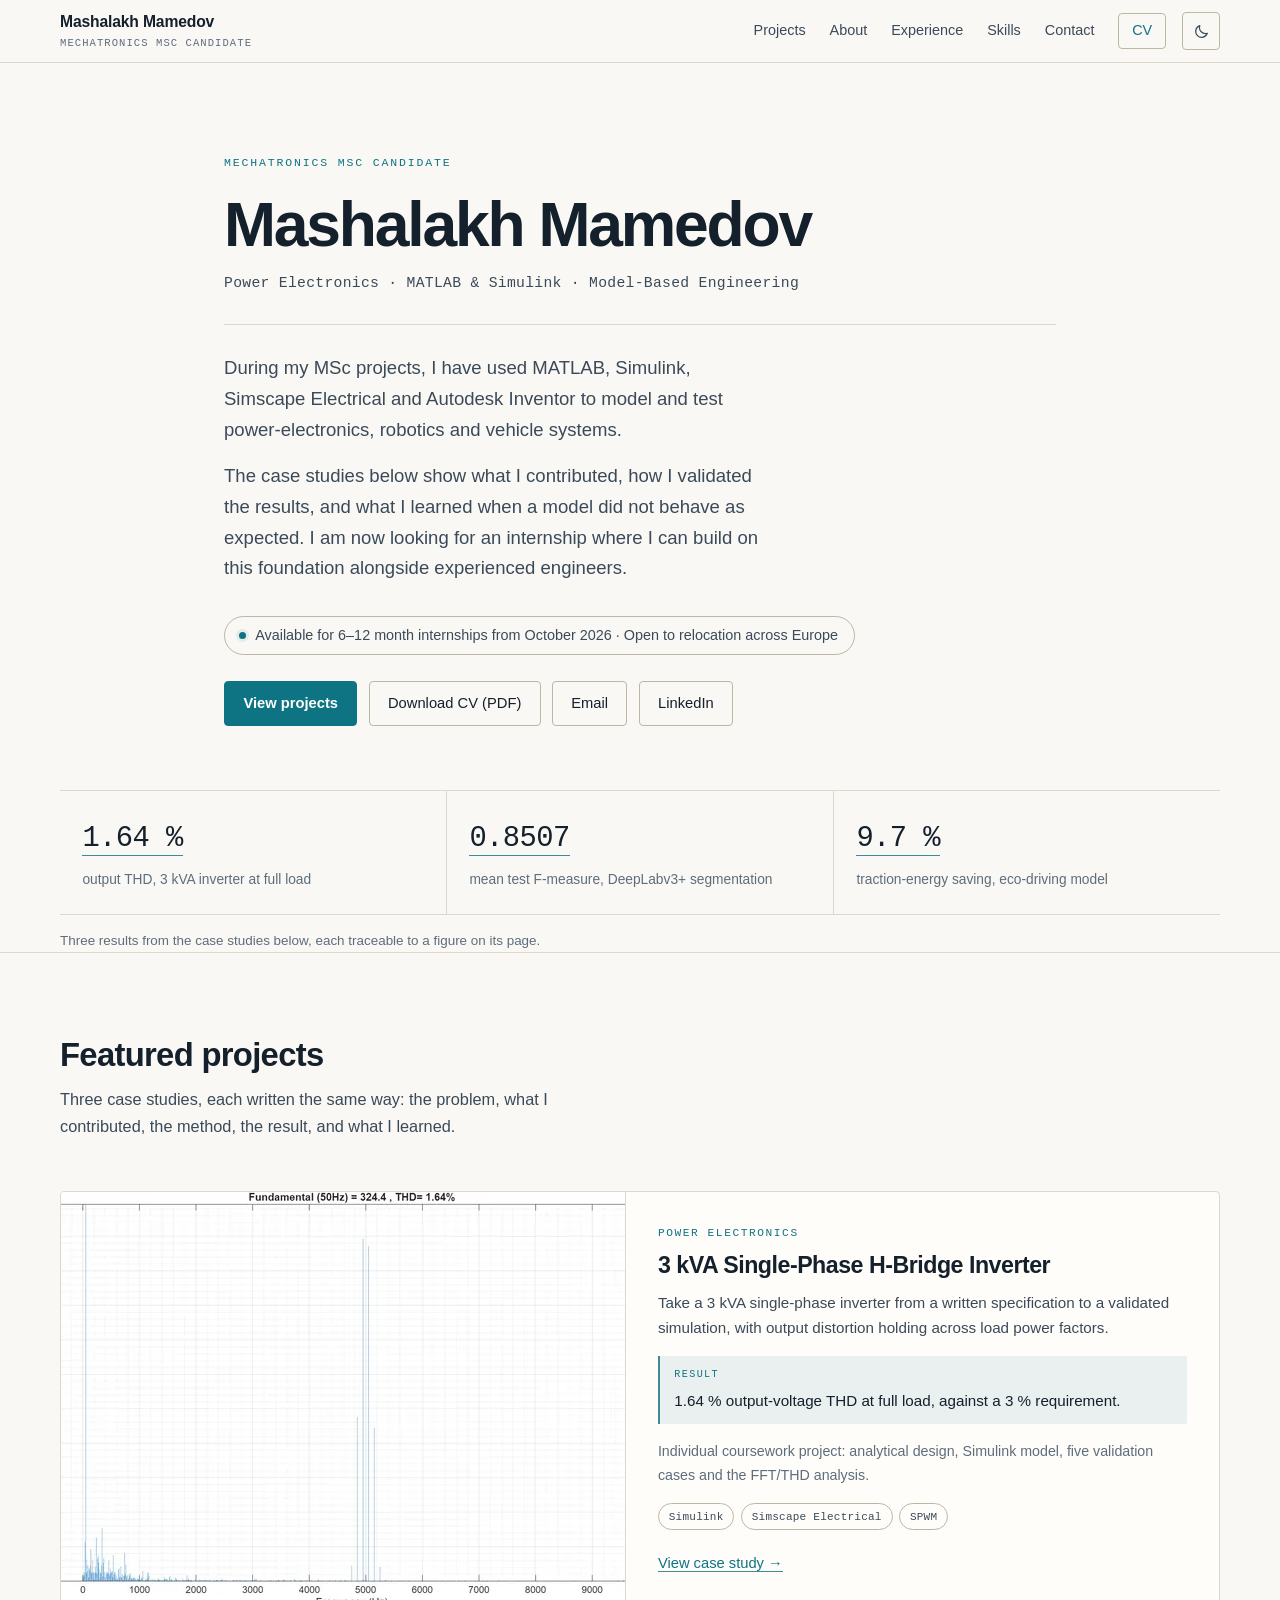
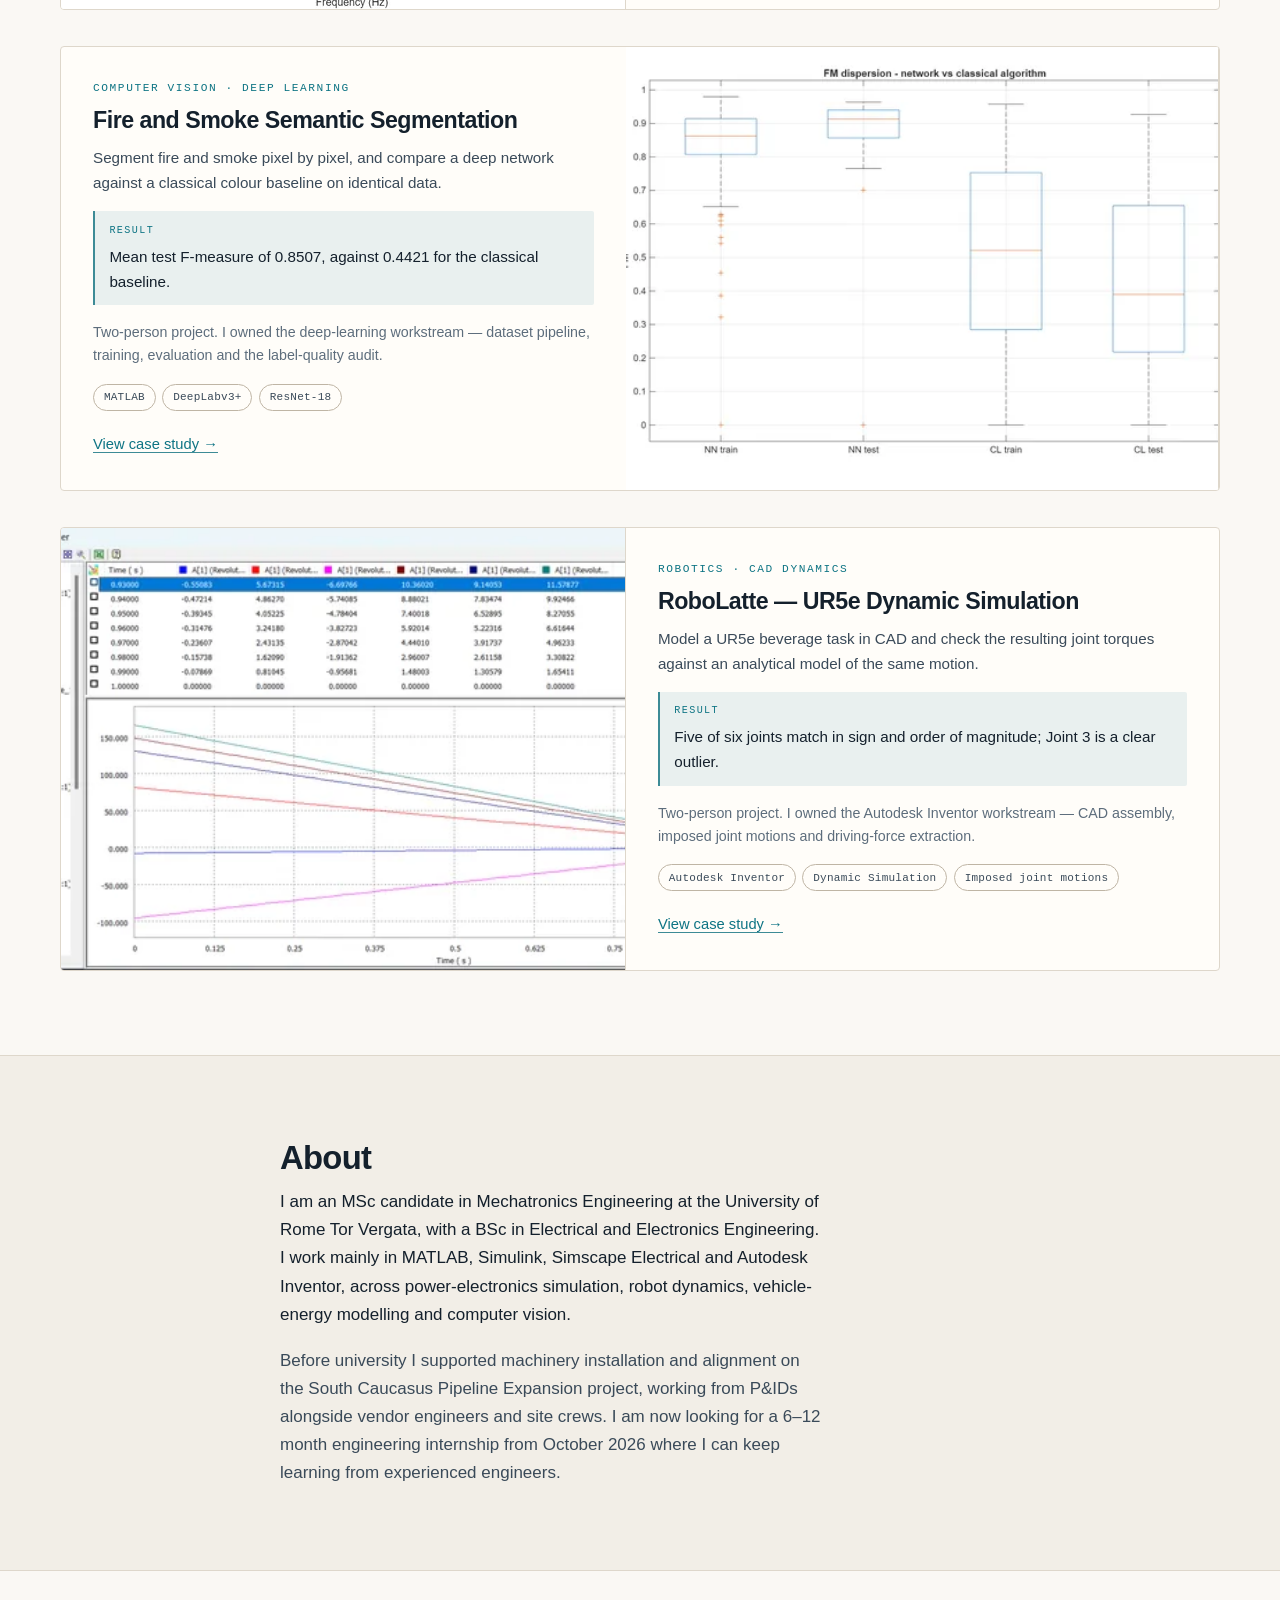
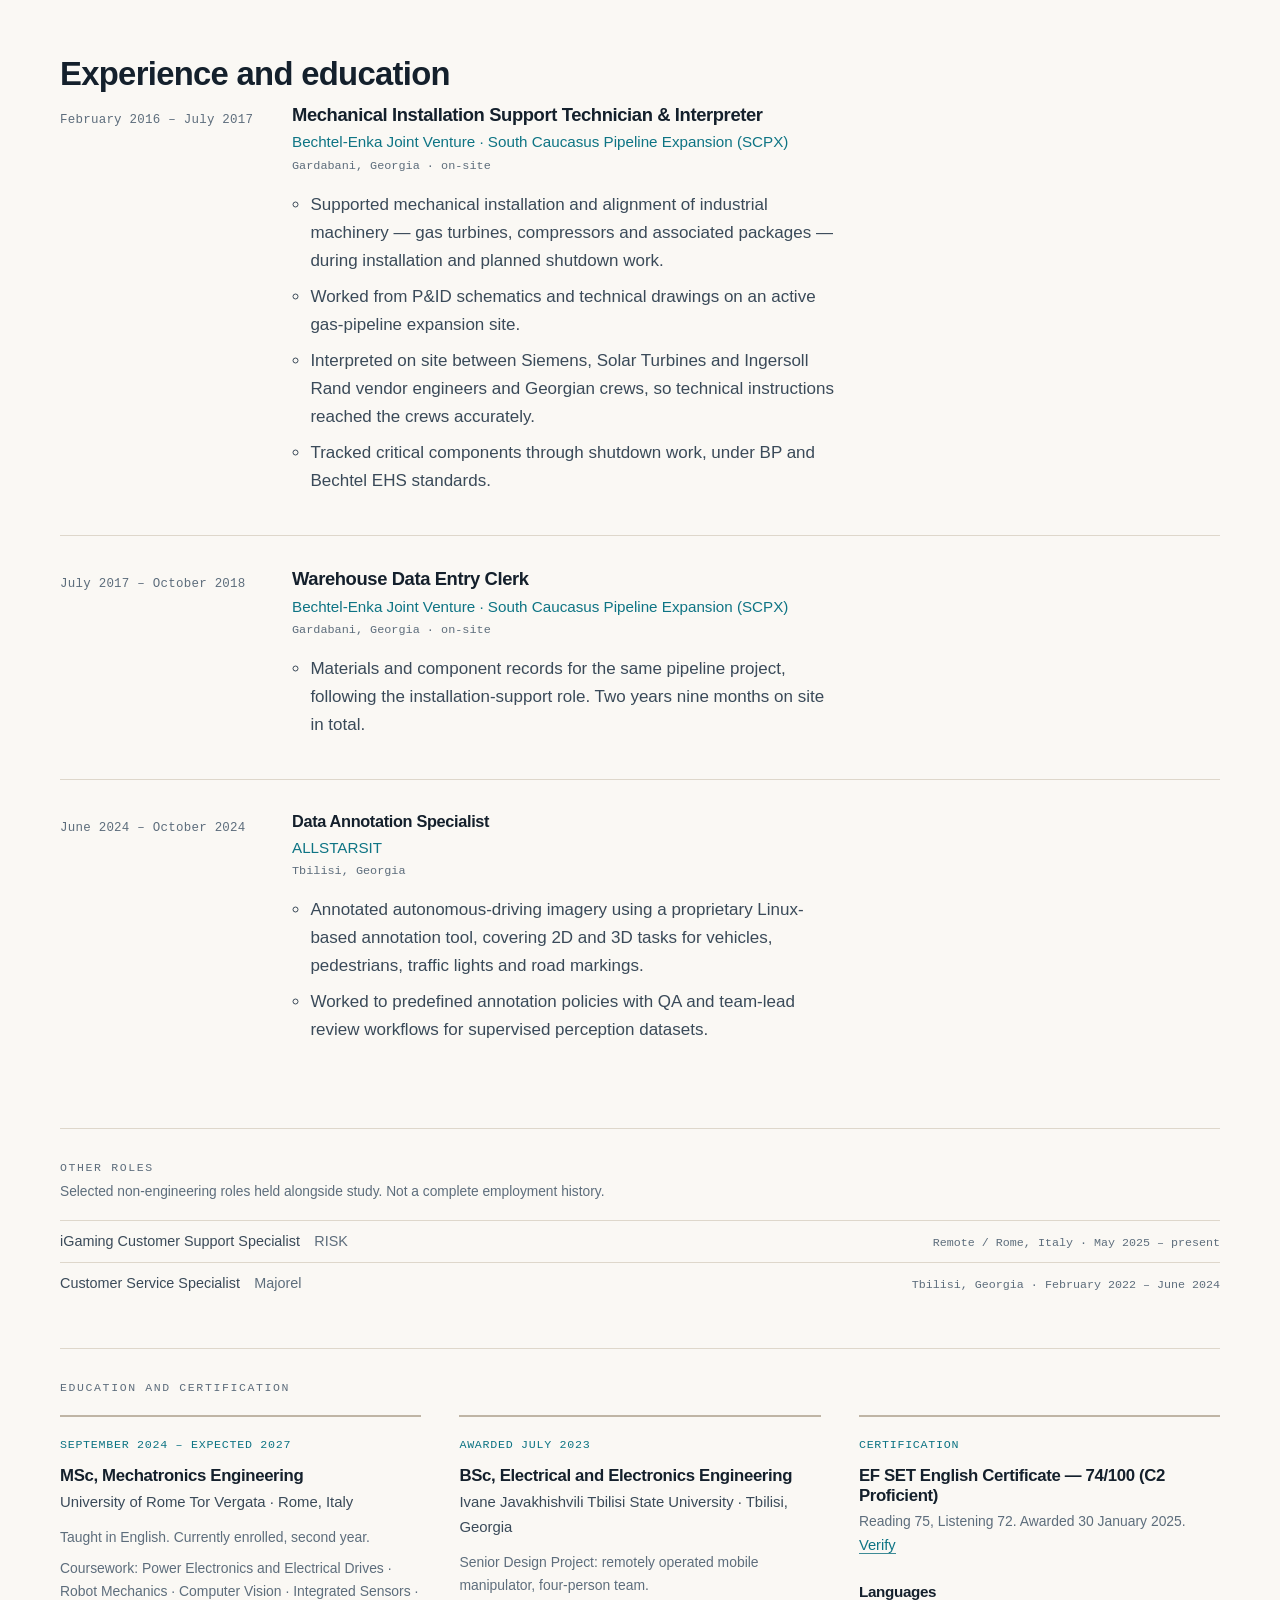
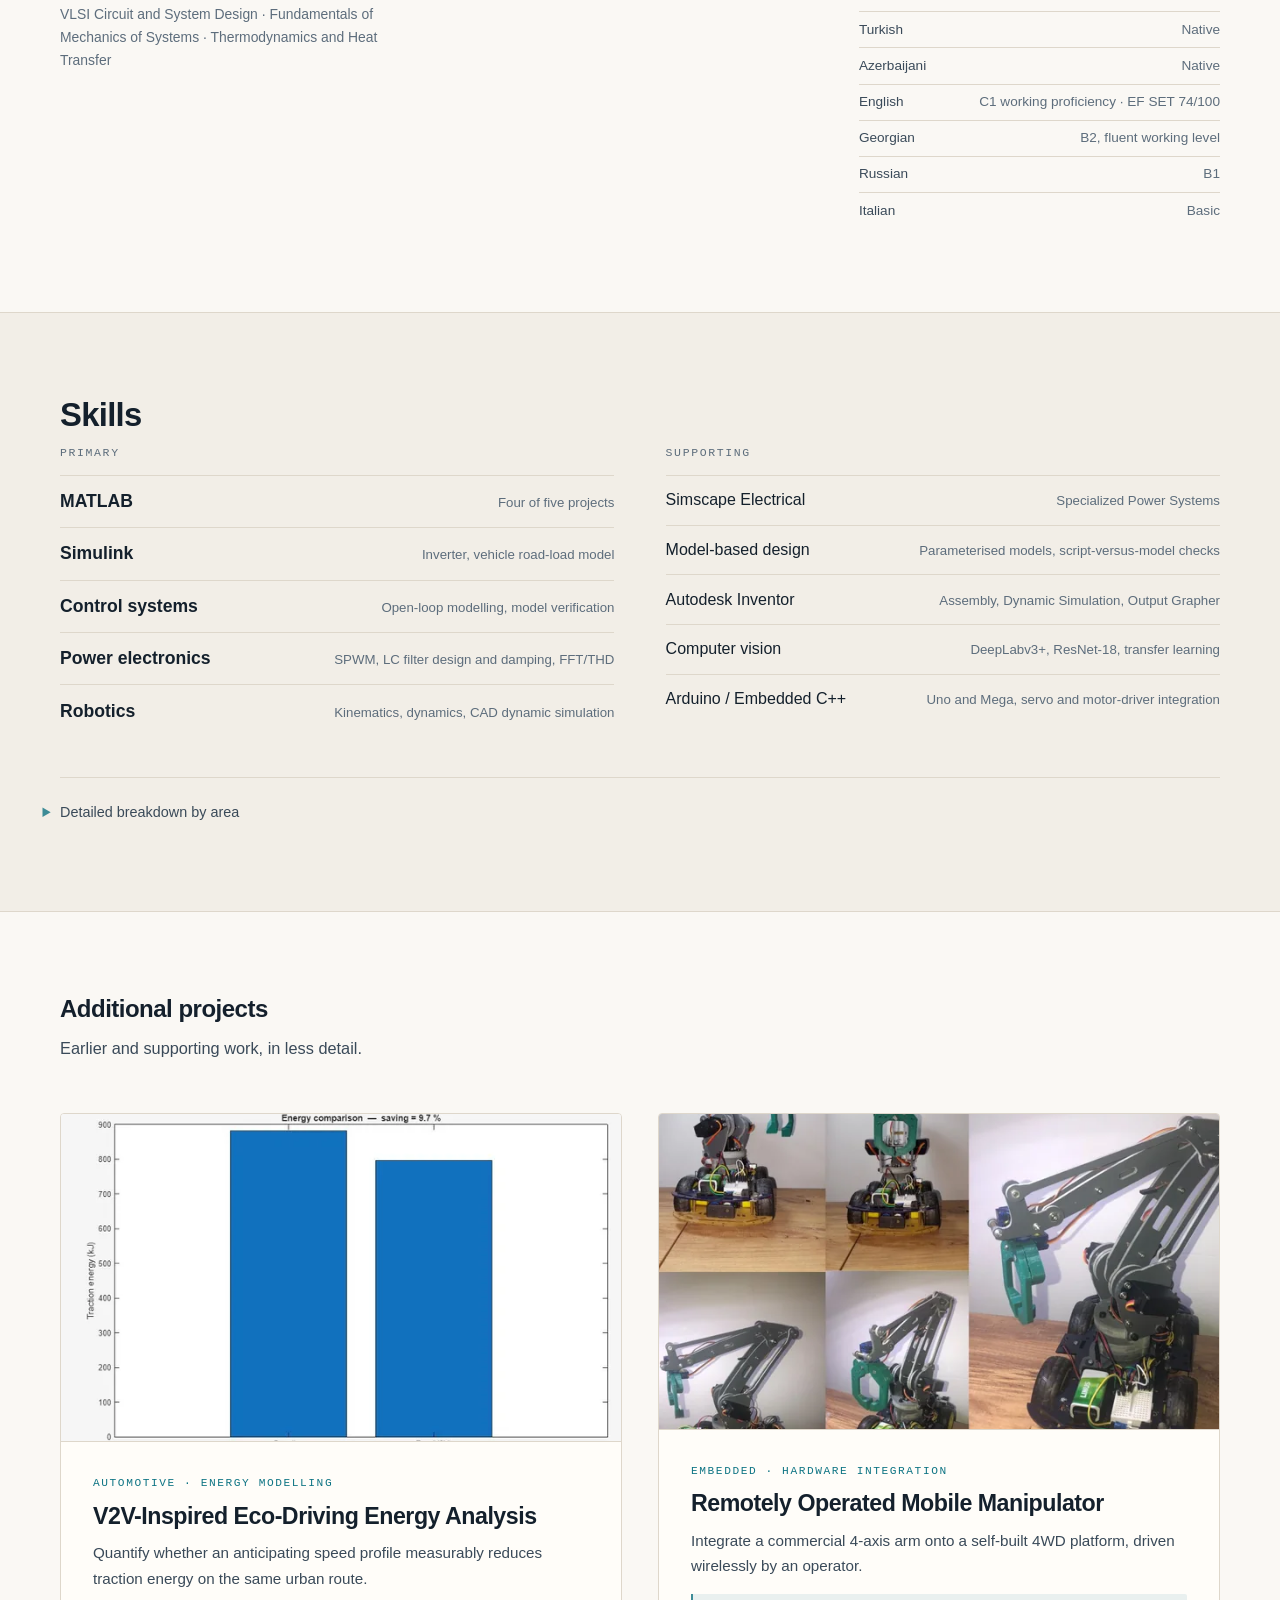
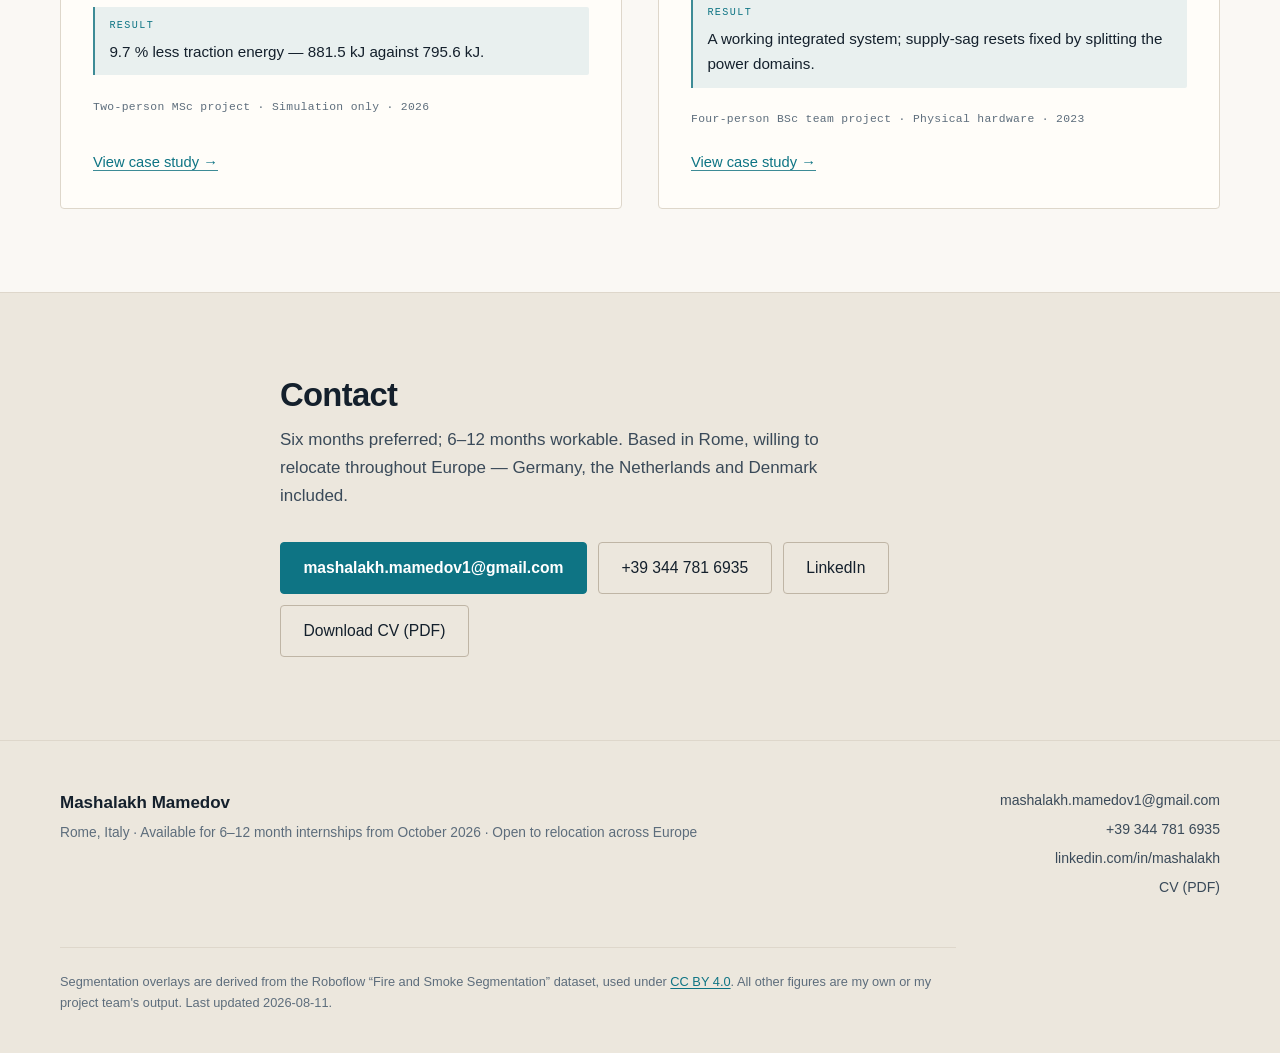
==== commit d8fc84ee: "Add Search Console verification" ====
--- a/index.html
+++ b/index.html
@@ -7,6 +7,7 @@
 <title>Mashalakh Mamedov — Mechatronics MSc Candidate · Power Electronics &amp; Model-Based Design</title>
 <meta name="description" content="Mechatronics MSc candidate working in power electronics, MATLAB/Simulink model-based design, control and robotics. Simulation-based case studies with sources and stated limitations.">
 <meta name="author" content="Mashalakh Mamedov">
+<meta name="google-site-verification" content="W-Y71ul96LOj-eBEKb1GOZ6LM0tuA-P7PGZmfWH5ZF4">
 <meta name="color-scheme" content="dark light">
 <meta name="theme-color" content="#0e141b" media="(prefers-color-scheme: dark)">
 <meta name="theme-color" content="#faf8f4" media="(prefers-color-scheme: light)">
--- a/styles/site.css
+++ b/styles/site.css
@@ -1,39 +1,92 @@
 /* ============================================================================
    Mashalakh Mamedov — engineering portfolio
-   Dark graphite / navy, muted cyan accent. No frameworks, no web fonts.
-   Contrast targets: body text ≥ 7:1, secondary ≥ 4.5:1 against its backdrop.
+
+   Two themes, one token set. Dark is deep navy/charcoal with muted cyan and
+   off-white; light is warm white with dark navy and a restrained teal. Neither
+   uses pure black or pure white.
+
+   The theme lives on <html data-theme>. An inline script in <head> sets it
+   before first paint, so there is no flash of the wrong theme. Where no script
+   has run (JS disabled), the prefers-color-scheme block below still applies.
+
+   Contrast: body text ≥ 8:1, secondary text ≥ 4.8:1 in both themes.
    ========================================================================== */
 
+:root,
+:root[data-theme='dark'] {
+  color-scheme: dark;
+
+  --bg:            #0e141b;
+  --bg-tint:       #121a23;
+  --bg-raised:     #16202b;
+  --bg-sunken:     #0a1016;
+
+  --line:          #202b38;
+  --line-strong:   #2d3b4a;
+
+  --ink:           #e7eef5;
+  --ink-2:         #aabbcb;   /* 9.3:1 on --bg */
+  --ink-3:         #8194a6;   /* 5.9:1 on --bg */
+
+  --accent:        #62c0d1;   /* 9.0:1 on --bg */
+  --accent-strong: #8ad6e4;
+  --accent-dim:    #45939f;
+  --accent-wash:   rgba(98, 188, 209, 0.10);
+  --on-accent:     #06181d;
+
+  --masthead-bg:   rgba(14, 20, 27, 0.88);
+  --figure-mat:    #0a1016;
+  --deco-opacity:  0.07;
+}
+
+:root[data-theme='light'] {
+  color-scheme: light;
+
+  --bg:            #faf8f4;
+  --bg-tint:       #f2eee7;
+  --bg-raised:     #fffdf9;
+  --bg-sunken:     #ece7dd;
+
+  --line:          #ded7cb;
+  --line-strong:   #bfb5a5;
+
+  --ink:           #14202c;   /* 16:1 on --bg */
+  --ink-2:         #3a4a59;   /* 8.5:1 on --bg */
+  --ink-3:         #5d6d7c;   /* 4.9:1 on --bg */
+
+  --accent:        #0e7484;   /* 5.3:1 on --bg */
+  --accent-strong: #0a5a67;
+  --accent-dim:    #3d8b96;
+  --accent-wash:   rgba(14, 116, 132, 0.09);
+  --on-accent:     #ffffff;
+
+  --masthead-bg:   rgba(250, 248, 244, 0.9);
+  --figure-mat:    #e6e0d5;
+  --deco-opacity:  0.08;
+}
+
+/* No script has run: follow the OS preference rather than defaulting to dark. */
+@media (prefers-color-scheme: light) {
+  :root:not([data-theme]) {
+    color-scheme: light;
+    --bg: #faf8f4; --bg-tint: #f2eee7; --bg-raised: #fffdf9; --bg-sunken: #ece7dd;
+    --line: #ded7cb; --line-strong: #bfb5a5;
+    --ink: #14202c; --ink-2: #3a4a59; --ink-3: #5d6d7c;
+    --accent: #0e7484; --accent-strong: #0a5a67; --accent-dim: #3d8b96;
+    --accent-wash: rgba(14, 116, 132, 0.09); --on-accent: #ffffff;
+    --masthead-bg: rgba(250, 248, 244, 0.9); --figure-mat: #e6e0d5; --deco-opacity: 0.08;
+  }
+}
+
 :root {
-  /* Surfaces */
-  --bg:            #0d1117;
-  --bg-tint:       #101822;
-  --bg-raised:     #141c26;
-  --bg-sunken:     #090d12;
-
-  /* Lines */
-  --line:          #1e2733;
-  --line-strong:   #2b3846;
-
-  /* Ink */
-  --ink:           #e8eef4;
-  --ink-2:         #a9bacb;   /* 8.9:1 on --bg */
-  --ink-3:         #7f92a4;   /* 5.4:1 on --bg */
-
-  /* Accent — muted cyan */
-  --accent:        #5cbccd;   /* 8.6:1 on --bg */
-  --accent-dim:    #3f8b99;
-  --accent-wash:   rgba(92, 188, 205, 0.08);
-
-  /* Type */
   --sans: -apple-system, BlinkMacSystemFont, "Segoe UI", Inter, "Helvetica Neue", Arial, sans-serif;
   --mono: ui-monospace, SFMono-Regular, "SF Mono", "JetBrains Mono", Menlo, Consolas, monospace;
 
-  /* Rhythm */
   --shell:         min(1160px, 100% - 2.5rem);
-  --shell-narrow:  min(760px, 100% - 2.5rem);
-  --gap:           clamp(3.5rem, 7vw, 7rem);
-  --radius:        3px;
+  --shell-narrow:  min(720px, 100% - 2.5rem);
+  --measure:       34rem;          /* ≈ 68–72 characters of body copy */
+  --gap:           clamp(3.25rem, 6.5vw, 6.5rem);
+  --radius:        4px;
 }
 
 /* --- Reset ---------------------------------------------------------------- */
@@ -56,10 +109,10 @@
 img { max-width: 100%; height: auto; display: block; }
 button { font: inherit; color: inherit; }
 
-h1, h2, h3 { line-height: 1.15; letter-spacing: -0.021em; margin: 0; font-weight: 620; }
+h1, h2, h3, h4 { line-height: 1.15; letter-spacing: -0.021em; margin: 0; font-weight: 620; }
 
 a { color: var(--accent); text-decoration-thickness: 1px; text-underline-offset: 0.18em; }
-a:hover { color: #86d3e2; }
+a:hover { color: var(--accent-strong); }
 
 code {
   font-family: var(--mono);
@@ -68,7 +121,7 @@
   border: 1px solid var(--line);
   border-radius: 2px;
   padding: 0.08em 0.34em;
-  color: #c5d6e4;
+  color: var(--ink);
 }
 
 /* --- A11y utilities ------------------------------------------------------- */
@@ -80,7 +133,7 @@
 
 .skip-link {
   position: absolute; left: 0.75rem; top: -4rem; z-index: 200;
-  background: var(--accent); color: #06181d; font-weight: 650;
+  background: var(--accent); color: var(--on-accent); font-weight: 650;
   padding: 0.6rem 1rem; border-radius: var(--radius); transition: top 0.15s ease;
 }
 .skip-link:focus { top: 0.75rem; }
@@ -91,6 +144,34 @@
   border-radius: 2px;
 }
 
+/* --- Gutter decoration ---------------------------------------------------- */
+/* Engineering line-work in the margins. Never behind the reading column, never
+   animated, never interactive, and gone entirely once the gutters are too
+   narrow to hold it. */
+
+.deco {
+  position: fixed;
+  top: 0; bottom: 0;
+  width: 130px;
+  z-index: 0;
+  display: none;
+  overflow: hidden;
+  pointer-events: none;
+  user-select: none;
+  color: var(--accent);
+  opacity: var(--deco-opacity);
+}
+.deco--left  { left: 0; }
+.deco--right { right: 0; }
+.deco__svg { width: 100%; height: 100%; }
+
+@media (min-width: 1440px) {
+  .deco { display: block; }
+}
+
+/* Everything real sits above the decoration. */
+.masthead, main, .footer { position: relative; z-index: 1; }
+
 /* --- Shell ---------------------------------------------------------------- */
 
 .shell { width: var(--shell); margin-inline: auto; }
@@ -102,10 +183,11 @@
 
 .section__head { max-width: 46rem; margin-bottom: clamp(2rem, 4vw, 3.25rem); }
 .section__title {
-  font-size: clamp(1.5rem, 1.15rem + 1.4vw, 2.1rem);
+  font-size: clamp(1.5rem, 1.15rem + 1.4vw, 2.05rem);
   margin-bottom: 0.75rem;
 }
-.section__lede { color: var(--ink-2); margin: 0; font-size: 1.05rem; max-width: 44rem; }
+.section__title--sm { font-size: clamp(1.25rem, 1.05rem + 0.7vw, 1.5rem); }
+.section__lede { color: var(--ink-2); margin: 0; font-size: 1.02rem; max-width: var(--measure); }
 
 .kicker {
   font-family: var(--mono);
@@ -123,7 +205,7 @@
   border-left: 2px solid var(--line-strong);
   padding-left: 1rem;
   margin-top: 2rem;
-  max-width: 48rem;
+  max-width: 44rem;
 }
 .note--credit { border-left-color: var(--accent-dim); }
 
@@ -131,7 +213,7 @@
 
 .masthead {
   position: sticky; top: 0; z-index: 100;
-  background: rgba(13, 17, 23, 0.9);
+  background: var(--masthead-bg);
   backdrop-filter: saturate(140%) blur(10px);
   border-bottom: 1px solid var(--line);
 }
@@ -148,7 +230,9 @@
   text-transform: uppercase; color: var(--ink-3);
 }
 
-.masthead__nav { display: flex; align-items: center; gap: 1.6rem; }
+.masthead__controls { display: flex; align-items: center; gap: 0.55rem; order: 3; }
+
+.masthead__nav { display: flex; align-items: center; gap: 1.5rem; order: 2; margin-left: auto; }
 .masthead__nav a {
   color: var(--ink-2); text-decoration: none; font-size: 0.9rem;
   padding-block: 0.35rem; border-bottom: 1px solid transparent;
@@ -173,48 +257,67 @@
 .masthead__toggle-bars::before { position: absolute; top: -5.5px; }
 .masthead__toggle-bars::after { position: absolute; top: 5.5px; }
 
+/* --- Theme toggle --------------------------------------------------------- */
+
+.themetoggle {
+  display: inline-grid; place-items: center;
+  width: 38px; height: 38px; flex: none;
+  background: none; cursor: pointer;
+  border: 1px solid var(--line-strong); border-radius: var(--radius);
+  color: var(--ink-2);
+  transition: color 0.16s ease, border-color 0.16s ease, background-color 0.16s ease;
+}
+.themetoggle:hover { color: var(--accent); border-color: var(--accent-dim); background: var(--accent-wash); }
+.themetoggle__icon { grid-area: 1 / 1; }
+
+/* Show the icon for the theme you would switch *to*. */
+:root[data-theme='dark'] .themetoggle__icon--moon,
+:root:not([data-theme='dark']) .themetoggle__icon--sun { display: none; }
+
 /* --- Hero ----------------------------------------------------------------- */
 
-.hero { padding-top: clamp(3.5rem, 8vw, 7rem); padding-bottom: 0; }
-.hero__inner { max-width: 54rem; }
+.hero { padding-top: clamp(3rem, 7vw, 6rem); padding-bottom: 0; }
+.hero__inner { max-width: 52rem; }
 
 .hero__eyebrow {
   font-family: var(--mono); font-size: 0.72rem; letter-spacing: 0.16em;
   text-transform: uppercase; color: var(--accent); margin: 0 0 1.1rem;
 }
 .hero__name {
-  font-size: clamp(2.4rem, 1.2rem + 5vw, 4.25rem);
+  font-size: clamp(2.3rem, 1.2rem + 4.6vw, 3.9rem);
   letter-spacing: -0.035em;
   margin-bottom: 0.6rem;
 }
 .hero__focus {
   font-family: var(--mono);
-  font-size: clamp(0.8rem, 0.72rem + 0.3vw, 0.95rem);
+  font-size: clamp(0.78rem, 0.72rem + 0.3vw, 0.92rem);
   letter-spacing: 0.02em;
   color: var(--ink-2);
-  margin: 0 0 1.9rem;
-  padding-bottom: 1.9rem;
+  margin: 0 0 1.8rem;
+  padding-bottom: 1.8rem;
   border-bottom: 1px solid var(--line);
 }
-.hero__positioning {
-  font-size: clamp(1.05rem, 0.98rem + 0.4vw, 1.22rem);
+.hero__positioning { margin: 0 0 2rem; }
+.hero__positioning p {
+  font-size: clamp(1.02rem, 0.97rem + 0.35vw, 1.16rem);
   color: var(--ink-2);
-  max-width: 40rem;
-  margin: 0 0 2.4rem;
-}
-
-.hero__actions { display: flex; flex-wrap: wrap; gap: 0.7rem; margin-bottom: 2.2rem; }
+  max-width: var(--measure);
+  margin: 0 0 1rem;
+}
+.hero__positioning p:last-child { margin-bottom: 0; }
 
 .hero__availability {
   display: inline-flex; align-items: center; gap: 0.6rem;
   font-size: 0.9rem; color: var(--ink-2);
   border: 1px solid var(--line-strong); border-radius: 100px;
-  padding: 0.42rem 1rem 0.42rem 0.85rem; margin: 0;
+  padding: 0.42rem 1rem 0.42rem 0.85rem; margin: 0 0 1.6rem;
 }
 .dot {
   width: 7px; height: 7px; border-radius: 50%; background: var(--accent);
   box-shadow: 0 0 0 3px var(--accent-wash); flex: none;
 }
+
+.hero__actions { display: flex; flex-wrap: wrap; gap: 0.7rem; }
 
 /* --- Buttons -------------------------------------------------------------- */
 
@@ -226,8 +329,8 @@
   transition: border-color 0.16s ease, background-color 0.16s ease, color 0.16s ease;
 }
 .btn:hover { border-color: var(--accent-dim); background: var(--accent-wash); color: var(--ink); }
-.btn--primary { background: var(--accent); border-color: var(--accent); color: #06181d; font-weight: 620; }
-.btn--primary:hover { background: #79cddc; border-color: #79cddc; color: #06181d; }
+.btn--primary { background: var(--accent); border-color: var(--accent); color: var(--on-accent); font-weight: 620; }
+.btn--primary:hover { background: var(--accent-strong); border-color: var(--accent-strong); color: var(--on-accent); }
 .btn--lg { padding: 0.75rem 1.4rem; font-size: 0.98rem; }
 
 .textlink { font-size: 0.92rem; font-weight: 540; text-decoration: none; border-bottom: 1px solid var(--accent-dim); }
@@ -239,24 +342,18 @@
 .metric { background: var(--bg); padding: 1.5rem 1.4rem; margin: 0; }
 .metric__value {
   font-family: var(--mono);
-  font-size: clamp(1.35rem, 1.1rem + 1vw, 1.85rem);
+  font-size: clamp(1.35rem, 1.1rem + 1vw, 1.8rem);
   font-weight: 500; letter-spacing: -0.02em; color: var(--ink); margin: 0 0 0.45rem;
 }
 .metric__value a { color: inherit; text-decoration: none; border-bottom: 1px solid var(--accent-dim); }
 .metric__value a:hover { color: var(--accent); }
 .metric__label { margin: 0; font-size: 0.86rem; line-height: 1.5; color: var(--ink-3); }
 
-.metrics--hero { grid-template-columns: repeat(3, 1fr); margin-top: clamp(3rem, 6vw, 5rem); }
+.metrics--hero { grid-template-columns: repeat(3, 1fr); margin-top: clamp(2.5rem, 5vw, 4rem); }
 .metrics--case { grid-template-columns: repeat(3, 1fr); margin-block: clamp(2rem, 4vw, 3rem); }
-.metrics--case .metric { background: var(--bg); }
-.metrics--card {
-  grid-template-columns: repeat(3, 1fr);
-  margin-block: 1.25rem;
-  border-block: 1px solid var(--line);
-}
-.metrics--card .metric { background: var(--bg-raised); padding: 0.95rem 0.9rem; }
-.metrics--card .metric__value { font-size: 1.02rem; margin-bottom: 0.25rem; }
-.metrics--card .metric__label { font-size: 0.76rem; line-height: 1.4; }
+.metrics__note {
+  color: var(--ink-3); font-size: 0.84rem; margin: 0.9rem 0 0; max-width: var(--measure);
+}
 
 /* --- Project cards -------------------------------------------------------- */
 
@@ -270,67 +367,114 @@
   border-radius: var(--radius);
   background: var(--bg-raised);
   overflow: hidden;
-  transition: border-color 0.2s ease, transform 0.2s ease;
+  transition: border-color 0.2s ease;
 }
 .card:hover { border-color: var(--line-strong); }
 
-.card--featured { grid-template-columns: minmax(0, 1.05fr) minmax(0, 1fr); align-items: stretch; }
+.card--featured { grid-template-columns: minmax(0, 1fr) minmax(0, 1.05fr); align-items: stretch; }
 .card--featured:nth-child(even) .card__media { order: 2; }
 
 .card__media {
-  background: var(--bg-sunken);
+  background: var(--figure-mat);
   border-right: 1px solid var(--line);
   display: block; overflow: hidden;
 }
 .card__media img { width: 100%; height: 100%; object-fit: cover; object-position: center; }
-.card--featured .card__media img { min-height: 260px; }
+.card--featured .card__media img { min-height: 250px; }
 .card--compact .card__media { border-right: 0; border-bottom: 1px solid var(--line); }
 .card--compact .card__media img { aspect-ratio: 16 / 9; }
 
-.card__body { padding: clamp(1.5rem, 3vw, 2.25rem); display: flex; flex-direction: column; }
-.card__title { font-size: clamp(1.25rem, 1.05rem + 0.7vw, 1.55rem); margin-bottom: 0.4rem; }
+.card__body { padding: clamp(1.4rem, 2.6vw, 2rem); display: flex; flex-direction: column; }
+.card__title { font-size: clamp(1.18rem, 1.02rem + 0.6vw, 1.45rem); margin-bottom: 0.7rem; }
 .card__title a { color: var(--ink); text-decoration: none; }
 .card__title a:hover { color: var(--accent); }
-.card__subtitle { color: var(--ink-2); font-size: 0.96rem; margin: 0 0 1rem; }
-.card__summary { color: var(--ink-2); font-size: 0.95rem; margin: 0; }
+
+.card__problem { color: var(--ink-2); font-size: 0.95rem; margin: 0 0 1rem; }
+
+.card__result {
+  margin: 0 0 1rem; padding: 0.7rem 0.9rem;
+  background: var(--accent-wash);
+  border-left: 2px solid var(--accent-dim);
+  border-radius: 0 2px 2px 0;
+  color: var(--ink); font-size: 0.95rem; font-weight: 540;
+}
+.card__resultlabel {
+  display: block; font-family: var(--mono); font-size: 0.63rem;
+  letter-spacing: 0.14em; text-transform: uppercase;
+  color: var(--accent); font-weight: 500; margin-bottom: 0.28rem;
+}
+
+.card__contribution { color: var(--ink-3); font-size: 0.89rem; margin: 0; }
+
 .card__meta {
-  font-family: var(--mono); font-size: 0.72rem; letter-spacing: 0.03em;
-  color: var(--ink-3); margin: 0.9rem 0 0;
-}
-.card__cta { margin: 1.2rem 0 0; }
-
-.taglist { display: flex; flex-wrap: wrap; gap: 0.4rem; list-style: none; padding: 0; margin: 1.15rem 0 0; }
+  font-family: var(--mono); font-size: 0.71rem; letter-spacing: 0.03em;
+  color: var(--ink-3); margin: 0.4rem 0 0;
+}
+.card__cta { margin: auto 0 0; padding-top: 1.2rem; }
+
+.taglist { display: flex; flex-wrap: wrap; gap: 0.4rem; list-style: none; padding: 0; margin: 1rem 0 0; }
 .taglist li {
-  font-family: var(--mono); font-size: 0.7rem; letter-spacing: 0.02em;
+  font-family: var(--mono); font-size: 0.69rem; letter-spacing: 0.02em;
   color: var(--ink-2); border: 1px solid var(--line-strong);
-  border-radius: 100px; padding: 0.22rem 0.65rem;
+  border-radius: 100px; padding: 0.2rem 0.62rem;
 }
 
 /* --- Prose ---------------------------------------------------------------- */
 
-.prose p { margin: 0 0 1.15rem; color: var(--ink-2); }
+.prose p { margin: 0 0 1.15rem; color: var(--ink-2); max-width: var(--measure); }
 .prose p:last-child { margin-bottom: 0; }
 .prose > p:first-child { color: var(--ink); }
 
-.bullets { margin: 0; padding-left: 1.15rem; color: var(--ink-2); }
+.bullets { margin: 0; padding-left: 1.15rem; color: var(--ink-2); max-width: var(--measure); }
 .bullets li { margin-bottom: 0.5rem; }
 .bullets--limits li::marker { color: var(--accent-dim); }
 
-.steps { margin: 0; padding-left: 1.4rem; color: var(--ink-2); counter-reset: none; }
+.steps { margin: 0; padding-left: 1.4rem; color: var(--ink-2); max-width: var(--measure); }
 .steps li { margin-bottom: 0.85rem; padding-left: 0.35rem; }
 .steps li::marker { font-family: var(--mono); font-size: 0.85rem; color: var(--accent-dim); }
 
-.attribution {
-  border-left: 2px solid var(--accent-dim);
+/* --- Case study summary --------------------------------------------------- */
+
+.summary {
+  border: 1px solid var(--line);
+  border-left: 3px solid var(--accent-dim);
+  border-radius: var(--radius);
+  background: var(--bg-raised);
+  padding: clamp(1.1rem, 2.4vw, 1.6rem) clamp(1.1rem, 2.4vw, 1.75rem);
+  margin: 0 0 2.2rem;
+}
+.summary__list { margin: 0; }
+.summary__row {
+  display: grid; grid-template-columns: 10rem minmax(0, 1fr); gap: 0.3rem 1.4rem;
+  padding-block: 0.85rem; border-top: 1px solid var(--line);
+}
+.summary__row:first-child { border-top: 0; padding-top: 0; }
+.summary__row:last-child { padding-bottom: 0; }
+.summary__row dt {
+  font-family: var(--mono); font-size: 0.68rem; letter-spacing: 0.12em;
+  text-transform: uppercase; color: var(--ink-3); padding-top: 0.28rem;
+}
+.summary__row dd { margin: 0; color: var(--ink-2); font-size: 0.95rem; line-height: 1.6; }
+.summary__row--result dd { color: var(--ink); font-weight: 560; }
+.summary__row--nature dd { font-family: var(--mono); font-size: 0.8rem; color: var(--ink-3); }
+
+/* --- Contribution credits ------------------------------------------------- */
+
+.credit {
+  border-left: 2px solid var(--line-strong);
   padding: 0.15rem 0 0.15rem 1rem;
-  margin-top: 1.4rem !important;
+  margin: 0 0 1.2rem !important;
   font-size: 0.95rem;
-}
-.attribution--solo { border-left-color: var(--line-strong); }
-.attribution__label {
-  display: block; font-family: var(--mono); font-size: 0.68rem;
-  letter-spacing: 0.12em; text-transform: uppercase; color: var(--accent); margin-bottom: 0.3rem;
-}
+  max-width: var(--measure);
+}
+.credit:last-child { margin-bottom: 0 !important; }
+.credit--mine { border-left-color: var(--accent); }
+.credit--team { border-left-color: var(--accent-dim); }
+.credit__label {
+  display: block; font-family: var(--mono); font-size: 0.66rem;
+  letter-spacing: 0.12em; text-transform: uppercase; color: var(--ink-3); margin-bottom: 0.3rem;
+}
+.credit--mine .credit__label { color: var(--accent); }
 
 /* --- Timeline (experience) ------------------------------------------------ */
 
@@ -344,14 +488,14 @@
   font-family: var(--mono); font-size: 0.78rem; letter-spacing: 0.02em;
   color: var(--ink-3); margin: 0.35rem 0 0;
 }
-.timeline__role { font-size: 1.18rem; margin-bottom: 0.25rem; }
+.timeline__role { font-size: 1.15rem; margin-bottom: 0.25rem; }
 .timeline__item--secondary .timeline__role { font-size: 1.02rem; }
 .timeline__org { color: var(--accent); font-size: 0.95rem; margin: 0 0 0.15rem; }
 .timeline__location {
   font-family: var(--mono); font-size: 0.74rem; color: var(--ink-3); margin: 0 0 0.9rem;
 }
 
-.otherexp { margin-top: 3rem; padding-top: 2rem; border-top: 1px solid var(--line); }
+.otherexp, .edu-wrap { margin-top: 2.75rem; padding-top: 2rem; border-top: 1px solid var(--line); }
 .otherexp__title {
   font-family: var(--mono); font-size: 0.72rem; letter-spacing: 0.14em;
   text-transform: uppercase; color: var(--ink-3); font-weight: 500; margin-bottom: 0.4rem;
@@ -382,7 +526,15 @@
 .skills__list--primary .skills__name { font-size: 1.1rem; font-weight: 560; }
 .skills__note { font-size: 0.83rem; color: var(--ink-3); margin-left: auto; text-align: right; }
 
-.skilldetail { margin: 3rem 0 0; padding-top: 2rem; border-top: 1px solid var(--line); }
+.skilldetail-wrap { margin-top: 2.5rem; border-top: 1px solid var(--line); padding-top: 1.25rem; }
+.skilldetail-wrap > summary {
+  cursor: pointer; color: var(--ink-2); font-size: 0.9rem;
+  list-style-position: outside; padding: 0.2rem 0;
+}
+.skilldetail-wrap > summary:hover { color: var(--accent); }
+.skilldetail-wrap > summary::marker { color: var(--accent-dim); }
+
+.skilldetail { margin: 1.25rem 0 0; }
 .skilldetail__row {
   display: grid; grid-template-columns: 13rem minmax(0, 1fr); gap: 1.5rem;
   padding-block: 1rem; border-bottom: 1px solid var(--line);
@@ -395,13 +547,13 @@
 
 /* --- Education ------------------------------------------------------------ */
 
-.edu { display: grid; grid-template-columns: repeat(3, 1fr); gap: clamp(1.5rem, 3vw, 2.5rem); }
+.edu { display: grid; grid-template-columns: repeat(3, 1fr); gap: clamp(1.5rem, 3vw, 2.5rem); margin-top: 1.25rem; }
 .edu__item { border-top: 2px solid var(--line-strong); padding-top: 1.2rem; }
 .edu__dates {
   font-family: var(--mono); font-size: 0.73rem; letter-spacing: 0.06em;
   text-transform: uppercase; color: var(--accent); margin: 0 0 0.7rem;
 }
-.edu__degree { font-size: 1.08rem; margin-bottom: 0.3rem; }
+.edu__degree { font-size: 1.05rem; margin-bottom: 0.3rem; }
 .edu__degree--sub { margin-top: 1.6rem; font-size: 0.95rem; }
 .edu__inst { color: var(--ink-2); font-size: 0.93rem; margin: 0 0 0.7rem; }
 .edu__note { color: var(--ink-3); font-size: 0.87rem; margin: 0 0 0.5rem; }
@@ -416,21 +568,21 @@
 
 /* --- Contact -------------------------------------------------------------- */
 
-.contact__lede { color: var(--ink-2); max-width: 40rem; margin: 0 0 2rem; }
+.contact__lede { color: var(--ink-2); max-width: var(--measure); margin: 0 0 2rem; }
 .contact__actions { display: flex; flex-wrap: wrap; gap: 0.7rem; }
 
 /* --- Case study ----------------------------------------------------------- */
 
-.case__head { padding-top: clamp(2.5rem, 6vw, 4.5rem); padding-bottom: clamp(2rem, 4vw, 3rem); }
-
-.crumbs { font-family: var(--mono); font-size: 0.73rem; color: var(--ink-3); margin-bottom: 1.8rem; }
+.case__head { padding-top: clamp(2.25rem, 5vw, 3.75rem); padding-bottom: clamp(1.5rem, 3vw, 2.5rem); }
+
+.crumbs { font-family: var(--mono); font-size: 0.73rem; color: var(--ink-3); margin-bottom: 1.6rem; }
 .crumbs a { color: var(--ink-3); text-decoration: none; border-bottom: 1px solid var(--line-strong); }
 .crumbs a:hover { color: var(--accent); }
 
-.case__title { font-size: clamp(1.9rem, 1.3rem + 2.6vw, 3.1rem); margin-bottom: 0.7rem; }
+.case__title { font-size: clamp(1.8rem, 1.3rem + 2.2vw, 2.75rem); margin-bottom: 0.7rem; }
 .case__subtitle {
-  font-size: clamp(1.02rem, 0.95rem + 0.4vw, 1.2rem);
-  color: var(--ink-2); max-width: 38rem; margin: 0 0 2.3rem;
+  font-size: clamp(1rem, 0.95rem + 0.35vw, 1.15rem);
+  color: var(--ink-2); max-width: var(--measure); margin: 0 0 2rem;
 }
 
 .case__context {
@@ -445,36 +597,49 @@
 }
 .case__context dd { margin: 0; font-size: 0.87rem; color: var(--ink-2); line-height: 1.45; }
 
-.case__hero { margin: 0 0 0; }
-.case__heroimg {
-  width: 100%; border: 1px solid var(--line); border-radius: var(--radius);
-  background: var(--bg-sunken);
-}
+.case__hero { margin: 0; }
+.case__hero figcaption {
+  color: var(--ink-3); font-size: 0.85rem; line-height: 1.55;
+  margin: 0.85rem auto 0; max-width: 52rem;
+}
+.case__heroimg { width: 100%; border-radius: 2px; }
 
 .case__body { padding-block: clamp(1rem, 2vw, 2rem) var(--gap); }
 
-.case__block { padding-block: clamp(1.75rem, 3.5vw, 2.75rem); border-top: 1px solid var(--line); }
+.case__block { padding-block: clamp(1.6rem, 3vw, 2.5rem); border-top: 1px solid var(--line); }
 .case__block:first-child { border-top: 0; }
 .case__blocklabel {
   font-family: var(--mono); font-size: 0.72rem; letter-spacing: 0.16em;
   color: var(--accent-dim); margin: 0 0 0.5rem;
 }
-.case__blockheading { font-size: clamp(1.2rem, 1.05rem + 0.6vw, 1.5rem); margin-bottom: 1.2rem; }
+.case__blockheading { font-size: clamp(1.18rem, 1.05rem + 0.55vw, 1.45rem); margin-bottom: 1.2rem; }
 
 .case__gallery { padding-block: var(--gap); border-top: 1px solid var(--line); background: var(--bg-tint); }
+
+/* --- Figures -------------------------------------------------------------- */
+/* One neutral container everywhere. The mat gives a light plot on a dark page
+   a deliberate edge instead of a raw white rectangle, without touching a
+   single pixel of the evidence itself. */
+
+.framed {
+  background: var(--figure-mat);
+  border: 1px solid var(--line);
+  border-radius: var(--radius);
+  padding: clamp(6px, 1vw, 12px);
+}
+.framed--hero { padding: clamp(8px, 1.2vw, 16px); }
 
 .gallery { display: grid; grid-template-columns: repeat(2, 1fr); gap: clamp(1.5rem, 3vw, 2.25rem); margin-top: 1.75rem; }
 .figure { margin: 0; }
 .figure__zoom {
-  display: block; position: relative; width: 100%; padding: 0; cursor: zoom-in;
-  background: var(--bg-sunken); border: 1px solid var(--line); border-radius: var(--radius);
+  display: block; position: relative; width: 100%; cursor: zoom-in;
   overflow: hidden; transition: border-color 0.18s ease;
 }
 .figure__zoom:hover { border-color: var(--accent-dim); }
-.figure__zoom img { width: 100%; }
+.figure__zoom img { width: 100%; border-radius: 2px; }
 .figure__zoomicon {
-  position: absolute; right: 0.55rem; bottom: 0.55rem;
-  background: rgba(9, 13, 18, 0.82); border: 1px solid var(--line-strong);
+  position: absolute; right: 0.7rem; bottom: 0.7rem;
+  background: var(--bg-raised); border: 1px solid var(--line-strong);
   color: var(--ink-2); border-radius: 2px; font-size: 0.8rem;
   width: 26px; height: 26px; display: grid; place-items: center;
 }
@@ -515,7 +680,7 @@
 .footer__legal {
   grid-column: 1 / -1; margin: 1.5rem 0 0; padding-top: 1.5rem;
   border-top: 1px solid var(--line); color: var(--ink-3); font-size: 0.8rem;
-  line-height: 1.6; max-width: 60rem;
+  line-height: 1.6; max-width: 56rem;
 }
 
 /* --- Lightbox ------------------------------------------------------------- */
@@ -525,15 +690,17 @@
   max-width: 100vw; max-height: 100vh; width: 100%; height: 100%;
 }
 .lightbox::backdrop { background: rgba(6, 9, 13, 0.94); }
+:root[data-theme='light'] .lightbox::backdrop { background: rgba(28, 24, 18, 0.9); }
 .lightbox[open] { display: grid; grid-template-rows: 1fr auto; place-items: center; padding: 3.5rem 1.25rem 1.25rem; }
 .lightbox__stage { display: grid; place-items: center; max-height: 100%; overflow: auto; }
 .lightbox__stage img {
   max-width: min(1400px, 96vw); max-height: 78vh; width: auto;
-  border: 1px solid var(--line-strong); border-radius: var(--radius); background: var(--bg-sunken);
+  border: 1px solid var(--line-strong); border-radius: var(--radius); background: var(--figure-mat);
+  padding: 8px;
 }
 .lightbox__caption {
   color: var(--ink-2); font-size: 0.88rem; line-height: 1.55;
-  max-width: 60rem; text-align: center; margin: 1rem auto 0;
+  max-width: 56rem; text-align: center; margin: 1rem auto 0;
 }
 .lightbox__close {
   position: fixed; top: 1rem; right: 1rem; width: 40px; height: 40px;
@@ -545,7 +712,7 @@
 /* --- Motion --------------------------------------------------------------- */
 
 .js-reveal { opacity: 1; }
-body.js .js-reveal { opacity: 0; transform: translateY(14px); }
+body.js .js-reveal { opacity: 0; transform: translateY(12px); }
 body.js .js-reveal.is-visible {
   opacity: 1; transform: none;
   transition: opacity 0.5s ease, transform 0.5s cubic-bezier(0.2, 0.7, 0.3, 1);
@@ -573,13 +740,13 @@
 }
 
 @media (max-width: 860px) {
-  :root { --shell: min(1160px, 100% - 2rem); --shell-narrow: min(760px, 100% - 2rem); }
+  :root { --shell: min(1160px, 100% - 2rem); --shell-narrow: min(720px, 100% - 2rem); }
 
   .masthead__toggle { display: flex; }
   .masthead__nav {
     position: absolute; inset: 62px 0 auto; flex-direction: column; align-items: stretch;
     gap: 0; background: var(--bg-raised); border-bottom: 1px solid var(--line);
-    padding: 0.5rem 0 1rem; display: none;
+    padding: 0.5rem 0 1rem; display: none; margin-left: 0;
   }
   .masthead__nav.is-open { display: flex; }
   .masthead__nav a { padding: 0.85rem clamp(1rem, 5vw, 2rem); border-bottom: 1px solid var(--line); }
@@ -588,8 +755,6 @@
   .grid--compact { grid-template-columns: 1fr; }
   .gallery { grid-template-columns: 1fr; }
   .metrics--hero, .metrics--case { grid-template-columns: 1fr; }
-  .metrics--card { grid-template-columns: 1fr; }
-  .metrics--card .metric { padding: 0.75rem 0.9rem; }
   .timeline__item, .skilldetail__row { grid-template-columns: 1fr; gap: 0.5rem; }
   .timeline__dates { margin-top: 0; }
   .skills { grid-template-columns: 1fr; }
@@ -601,16 +766,49 @@
   .pagenav__inner { grid-template-columns: 1fr; }
   .pagenav__link--next { text-align: left; }
   .case__context { grid-template-columns: 1fr 1fr; }
+  .summary__row { grid-template-columns: 1fr; gap: 0.15rem; }
+  .summary__row dt { padding-top: 0; }
 }
 
 @media (max-width: 480px) {
   body { font-size: 1rem; }
+  :root { --measure: 100%; }
   .case__context { grid-template-columns: 1fr; }
-  .hero__actions .btn, .contact__actions .btn { flex: 1 1 auto; justify-content: center; }
-}
+  .hero__actions .btn, .contact__actions .btn { flex: 1 1 100%; justify-content: center; }
+  .card__body { padding: 1.25rem; }
+  .hero__availability { width: 100%; }
+}
+
+/* --- Print ---------------------------------------------------------------- */
 
 @media print {
-  .masthead, .footer, .pagenav, .section--contact, .figure__zoomicon, .skip-link { display: none; }
-  body { background: #fff; color: #111; }
-  a { color: #111; }
-}
+  /* Always print on white with black text, whichever theme was on screen. */
+  :root, :root[data-theme='dark'], :root[data-theme='light'] {
+    --bg: #fff; --bg-tint: #fff; --bg-raised: #fff; --bg-sunken: #fff;
+    --line: #c9c9c9; --line-strong: #9a9a9a;
+    --ink: #111; --ink-2: #222; --ink-3: #444;
+    --accent: #0a5a67; --accent-strong: #0a5a67; --accent-dim: #6a6a6a;
+    --accent-wash: transparent; --on-accent: #fff; --figure-mat: #fff;
+  }
+
+  .deco, .masthead, .footer__links, .pagenav, .section--contact,
+  .figure__zoomicon, .skip-link, .themetoggle, .hero__actions,
+  .contact__actions, .lightbox { display: none !important; }
+
+  body { background: #fff; color: #111; font-size: 10.5pt; }
+  .section, .case__block { padding-block: 0.9rem; }
+  .shell, .shell--narrow { width: 100%; }
+  :root { --measure: 100%; }
+
+  a { color: #111; text-decoration: none; }
+  /* Print the destination of real links, since a click is not available. */
+  .prose a[href^='http']::after,
+  .footer__legal a[href^='http']::after { content: ' (' attr(href) ')'; font-size: 0.85em; color: #555; }
+
+  .summary { border: 1px solid #999; break-inside: avoid; }
+  .figure, .card, .timeline__item, .summary__row { break-inside: avoid; }
+  .case__block, .section { break-inside: auto; }
+  h1, h2, h3 { break-after: avoid; }
+  .skilldetail-wrap[open] .skilldetail { display: block; }
+  .gallery { grid-template-columns: 1fr 1fr; }
+}
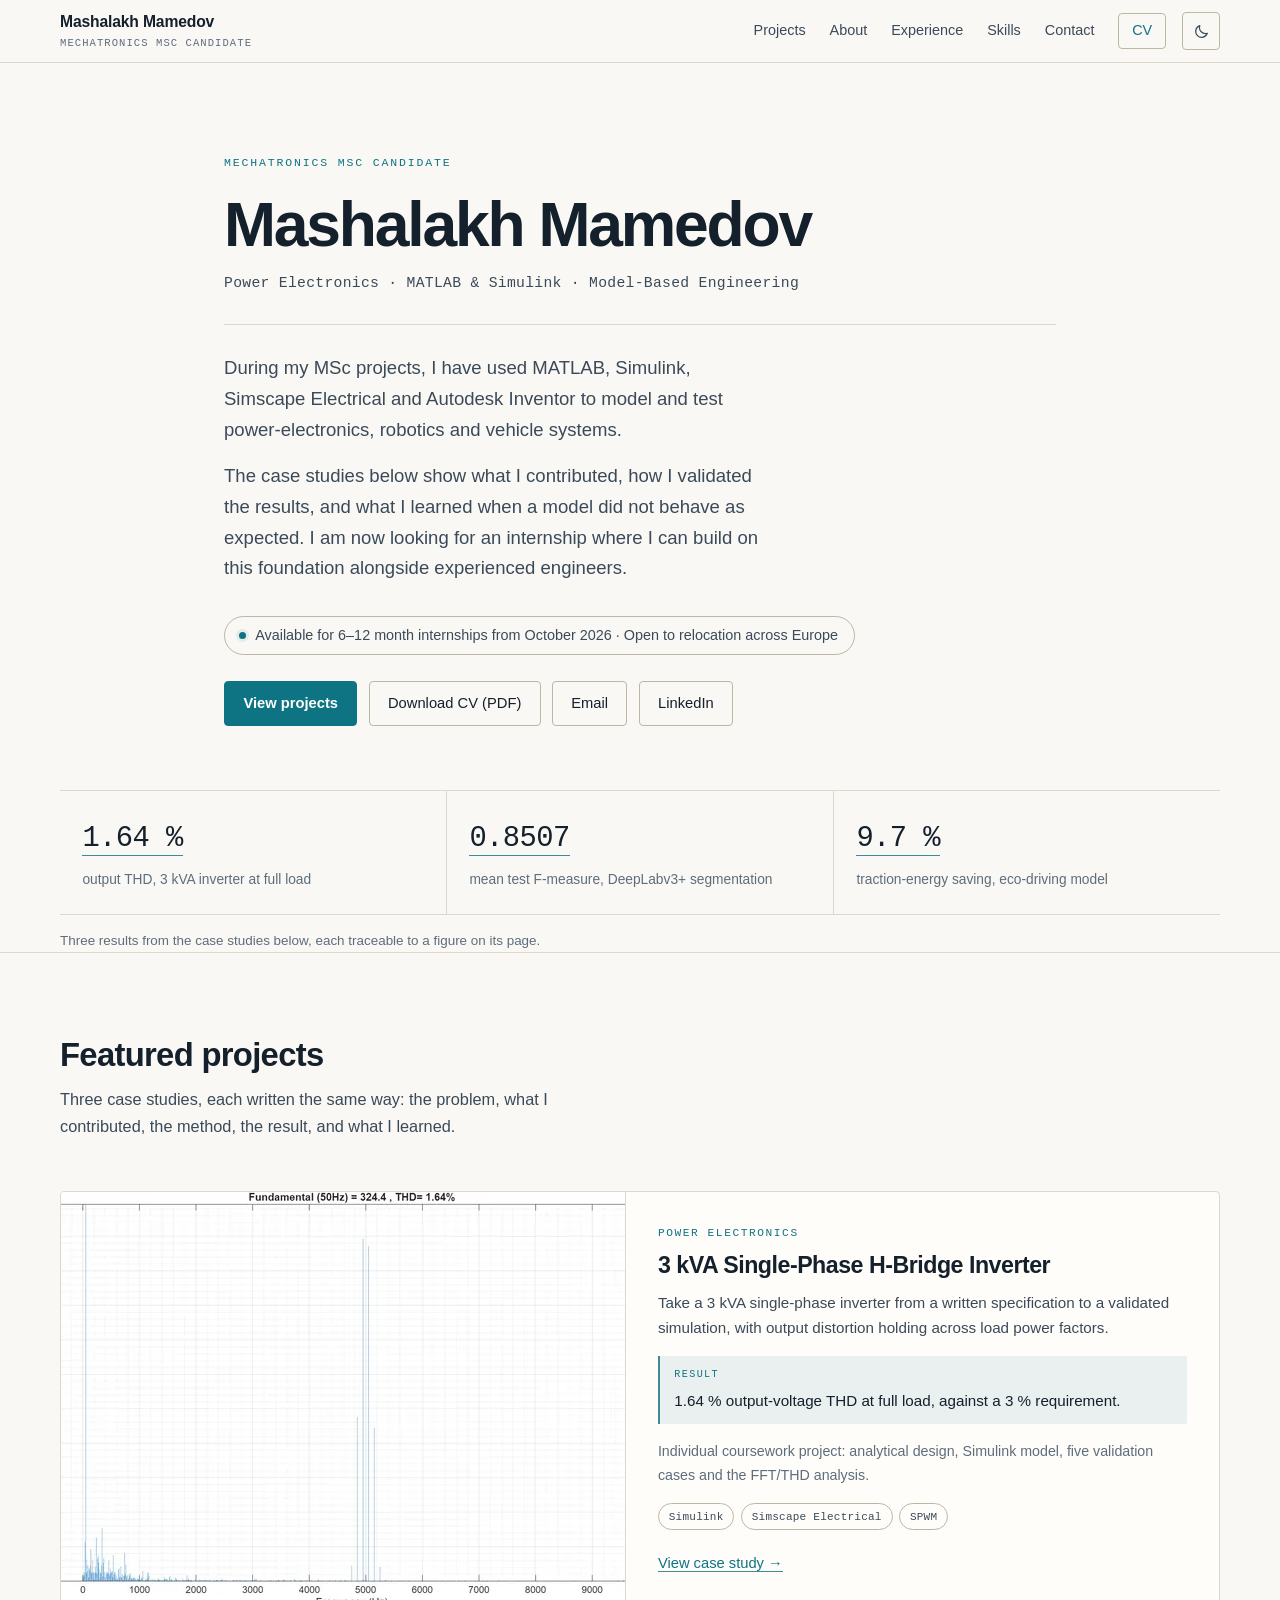
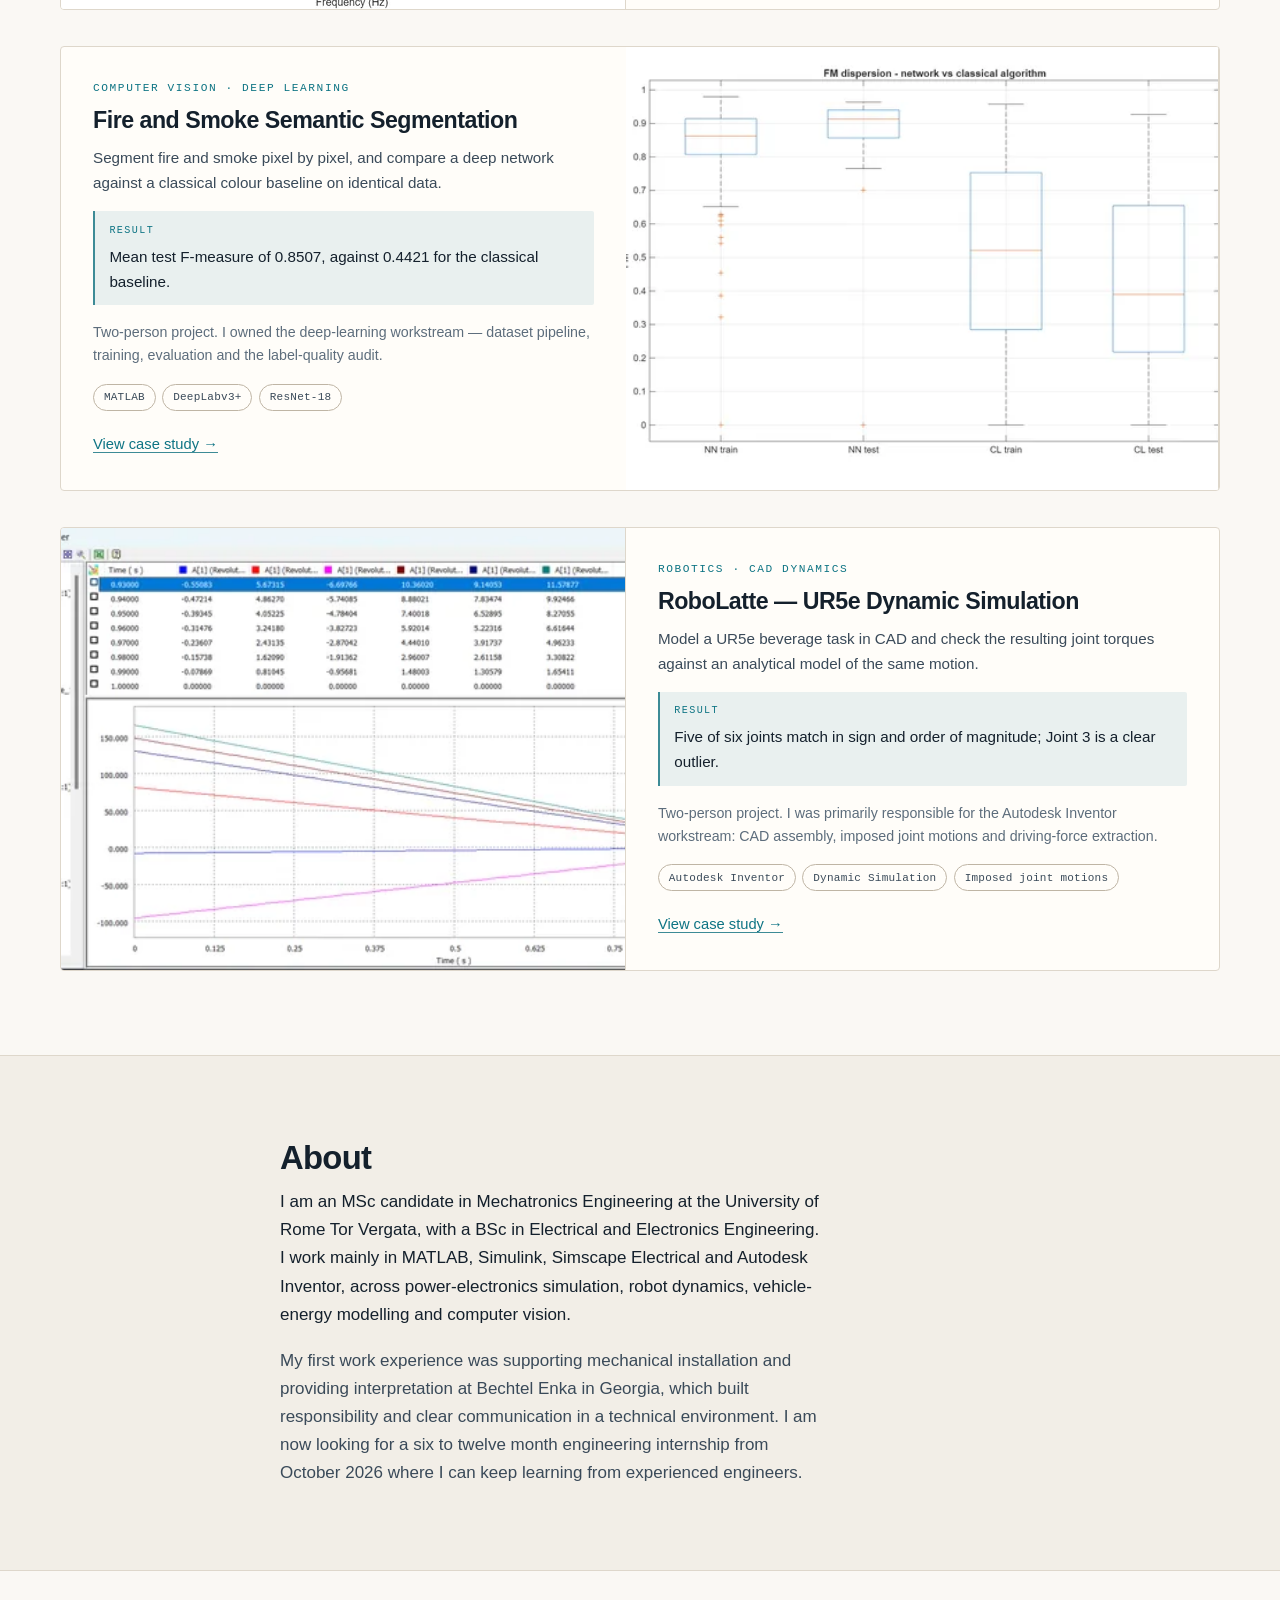
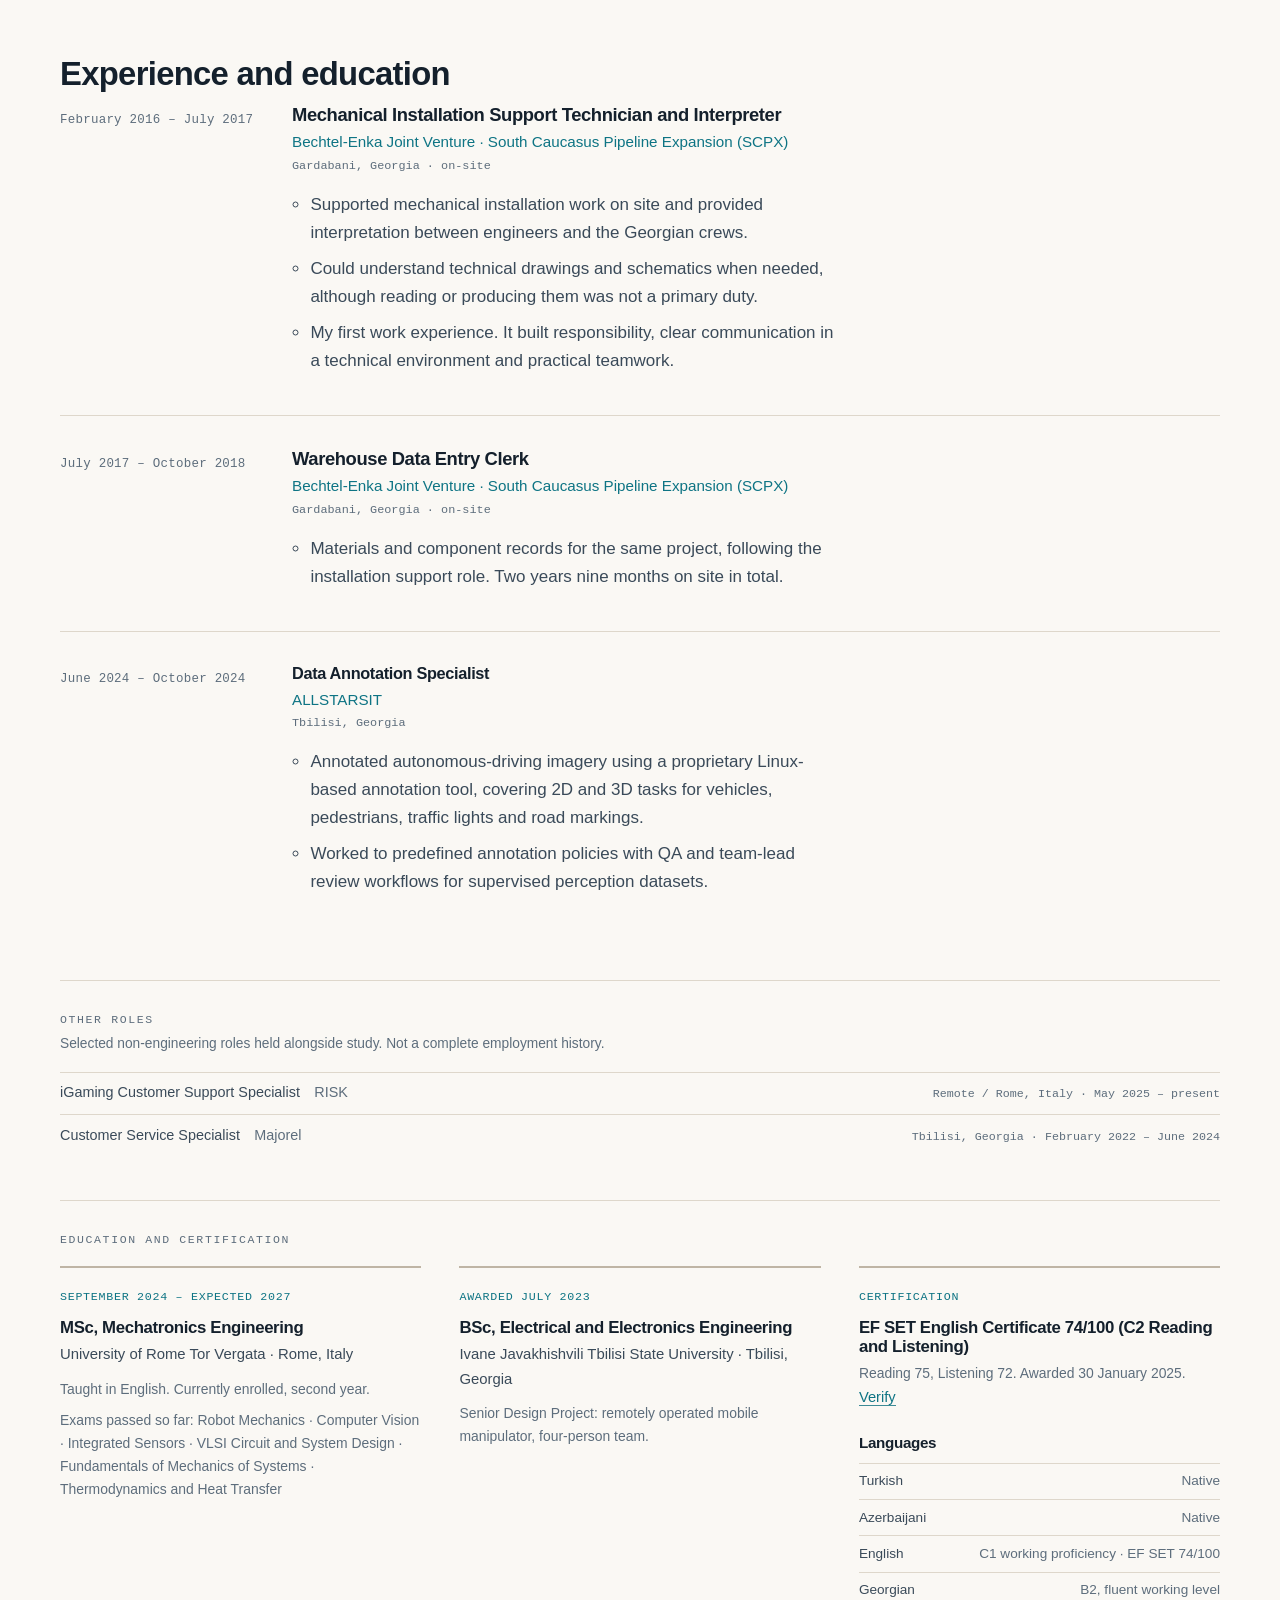
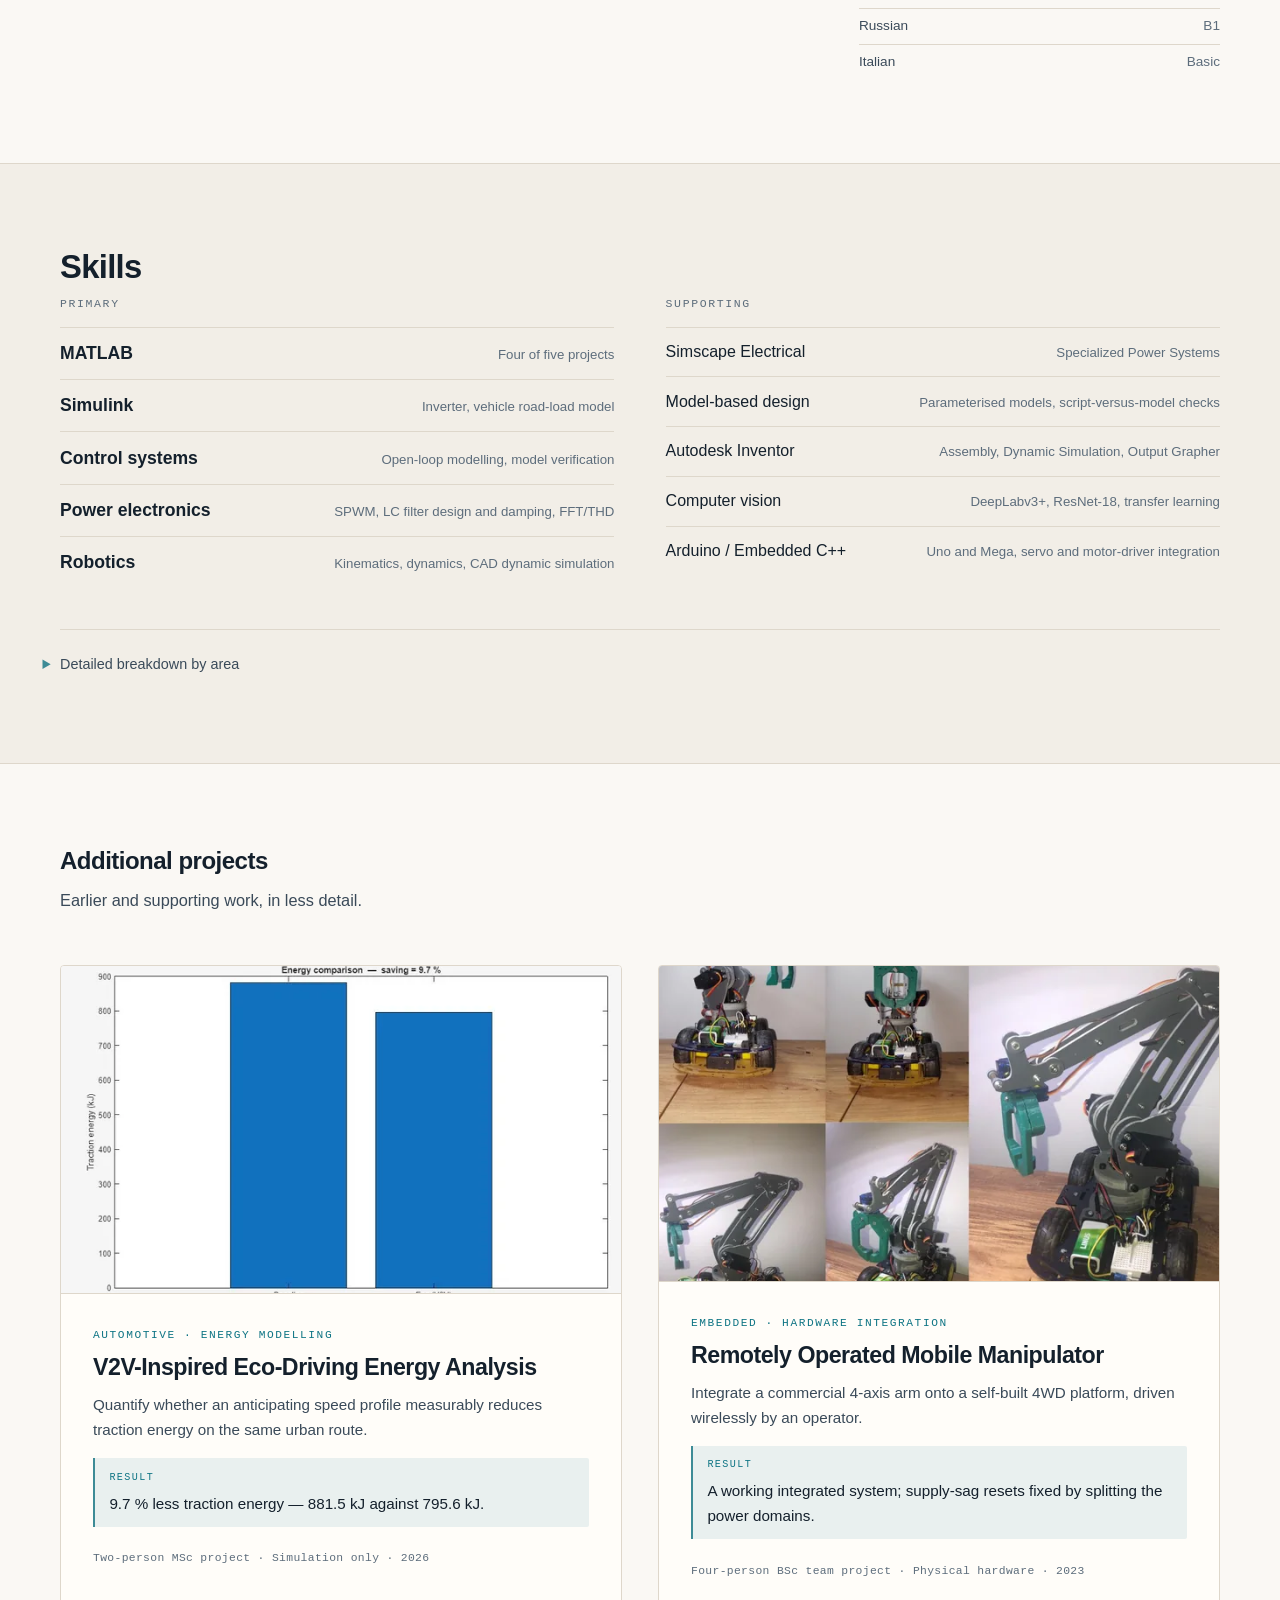
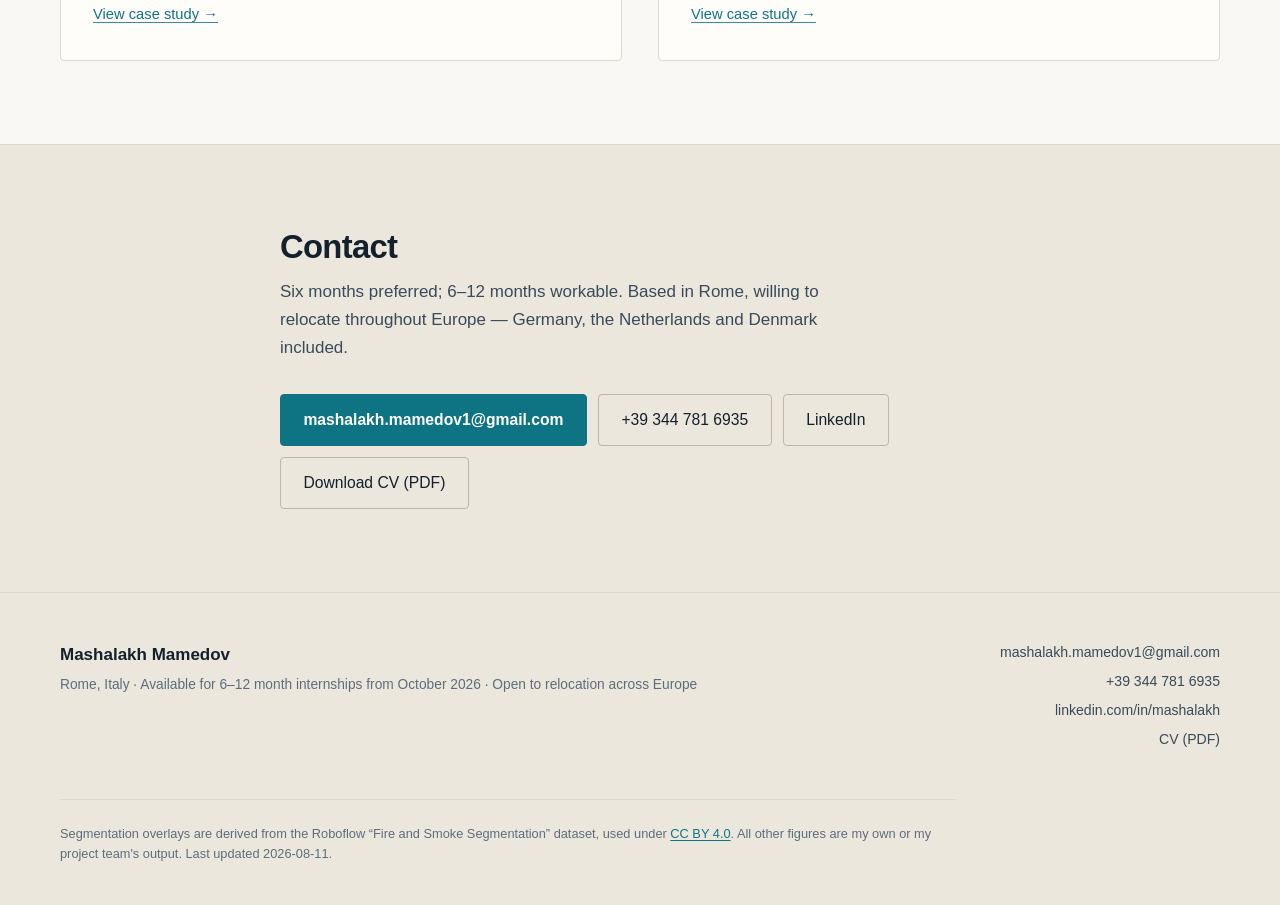
==== commit ef7e44f5: "Correct portfolio claims and contribution wording" ====
--- a/index.html
+++ b/index.html
@@ -260,7 +260,7 @@
     <h3 class="card__title"><a href="robolatte-ur5e.html">RoboLatte — UR5e Dynamic Simulation</a></h3>
     <p class="card__problem">Model a UR5e beverage task in CAD and check the resulting joint torques against an analytical model of the same motion.</p>
     <p class="card__result"><span class="card__resultlabel">Result</span>Five of six joints match in sign and order of magnitude; Joint 3 is a clear outlier.</p>
-    <p class="card__contribution">Two-person project. I owned the Autodesk Inventor workstream — CAD assembly, imposed joint motions and driving-force extraction.</p>
+    <p class="card__contribution">Two-person project. I was primarily responsible for the Autodesk Inventor workstream: CAD assembly, imposed joint motions and driving-force extraction.</p>
     <ul class="taglist"><li>Autodesk Inventor</li>
 <li>Dynamic Simulation</li>
 <li>Imposed joint motions</li></ul>
@@ -277,7 +277,7 @@
     <h2 class="section__title" id="about-heading">About</h2>
     <div class="prose">
       <p>I am an MSc candidate in Mechatronics Engineering at the University of Rome Tor Vergata, with a BSc in Electrical and Electronics Engineering. I work mainly in MATLAB, Simulink, Simscape Electrical and Autodesk Inventor, across power-electronics simulation, robot dynamics, vehicle-energy modelling and computer vision.</p>
-<p>Before university I supported machinery installation and alignment on the South Caucasus Pipeline Expansion project, working from P&amp;IDs alongside vendor engineers and site crews. I am now looking for a 6–12 month engineering internship from October 2026 where I can keep learning from experienced engineers.</p>
+<p>My first work experience was supporting mechanical installation and providing interpretation at Bechtel Enka in Georgia, which built responsibility and clear communication in a technical environment. I am now looking for a six to twelve month engineering internship from October 2026 where I can keep learning from experienced engineers.</p>
     </div>
   </div>
 </section>
@@ -290,13 +290,12 @@
       <li class="timeline__item timeline__item--primary js-reveal">
         <p class="timeline__dates">February 2016 – July 2017</p>
         <div class="timeline__body">
-          <h3 class="timeline__role">Mechanical Installation Support Technician &amp; Interpreter</h3>
+          <h3 class="timeline__role">Mechanical Installation Support Technician and Interpreter</h3>
           <p class="timeline__org">Bechtel-Enka Joint Venture · South Caucasus Pipeline Expansion (SCPX)</p>
           <p class="timeline__location">Gardabani, Georgia · on-site</p>
-          <ul class="bullets"><li>Supported mechanical installation and alignment of industrial machinery — gas turbines, compressors and associated packages — during installation and planned shutdown work.</li>
-<li>Worked from P&amp;ID schematics and technical drawings on an active gas-pipeline expansion site.</li>
-<li>Interpreted on site between Siemens, Solar Turbines and Ingersoll Rand vendor engineers and Georgian crews, so technical instructions reached the crews accurately.</li>
-<li>Tracked critical components through shutdown work, under BP and Bechtel EHS standards.</li></ul>
+          <ul class="bullets"><li>Supported mechanical installation work on site and provided interpretation between engineers and the Georgian crews.</li>
+<li>Could understand technical drawings and schematics when needed, although reading or producing them was not a primary duty.</li>
+<li>My first work experience. It built responsibility, clear communication in a technical environment and practical teamwork.</li></ul>
         </div>
       </li>
 <li class="timeline__item timeline__item--primary js-reveal">
@@ -305,7 +304,7 @@
           <h3 class="timeline__role">Warehouse Data Entry Clerk</h3>
           <p class="timeline__org">Bechtel-Enka Joint Venture · South Caucasus Pipeline Expansion (SCPX)</p>
           <p class="timeline__location">Gardabani, Georgia · on-site</p>
-          <ul class="bullets"><li>Materials and component records for the same pipeline project, following the installation-support role. Two years nine months on site in total.</li></ul>
+          <ul class="bullets"><li>Materials and component records for the same project, following the installation support role. Two years nine months on site in total.</li></ul>
         </div>
       </li>
 <li class="timeline__item timeline__item--secondary js-reveal">
@@ -337,7 +336,7 @@
           <h4 class="edu__degree">MSc, Mechatronics Engineering</h4>
           <p class="edu__inst">University of Rome Tor Vergata · Rome, Italy</p>
           <p class="edu__note">Taught in English. Currently enrolled, second year.</p>
-<p class="edu__note">Coursework: Power Electronics and Electrical Drives · Robot Mechanics · Computer Vision · Integrated Sensors · VLSI Circuit and System Design · Fundamentals of Mechanics of Systems · Thermodynamics and Heat Transfer</p>
+<p class="edu__note">Exams passed so far: Robot Mechanics · Computer Vision · Integrated Sensors · VLSI Circuit and System Design · Fundamentals of Mechanics of Systems · Thermodynamics and Heat Transfer</p>
         </article>
 <article class="edu__item">
           <p class="edu__dates">Awarded July 2023</p>
@@ -347,7 +346,7 @@
         </article>
         <article class="edu__item">
           <p class="edu__dates">Certification</p>
-          <h4 class="edu__degree">EF SET English Certificate — 74/100 (C2 Proficient)</h4>
+          <h4 class="edu__degree">EF SET English Certificate 74/100 (C2 Reading and Listening)</h4>
           <p class="edu__note">Reading 75, Listening 72. Awarded 30 January 2025. <a class="textlink" href="https://cert.efset.org/j864h9" rel="noopener">Verify</a></p>
           <h4 class="edu__degree edu__degree--sub">Languages</h4>
           <ul class="langs">
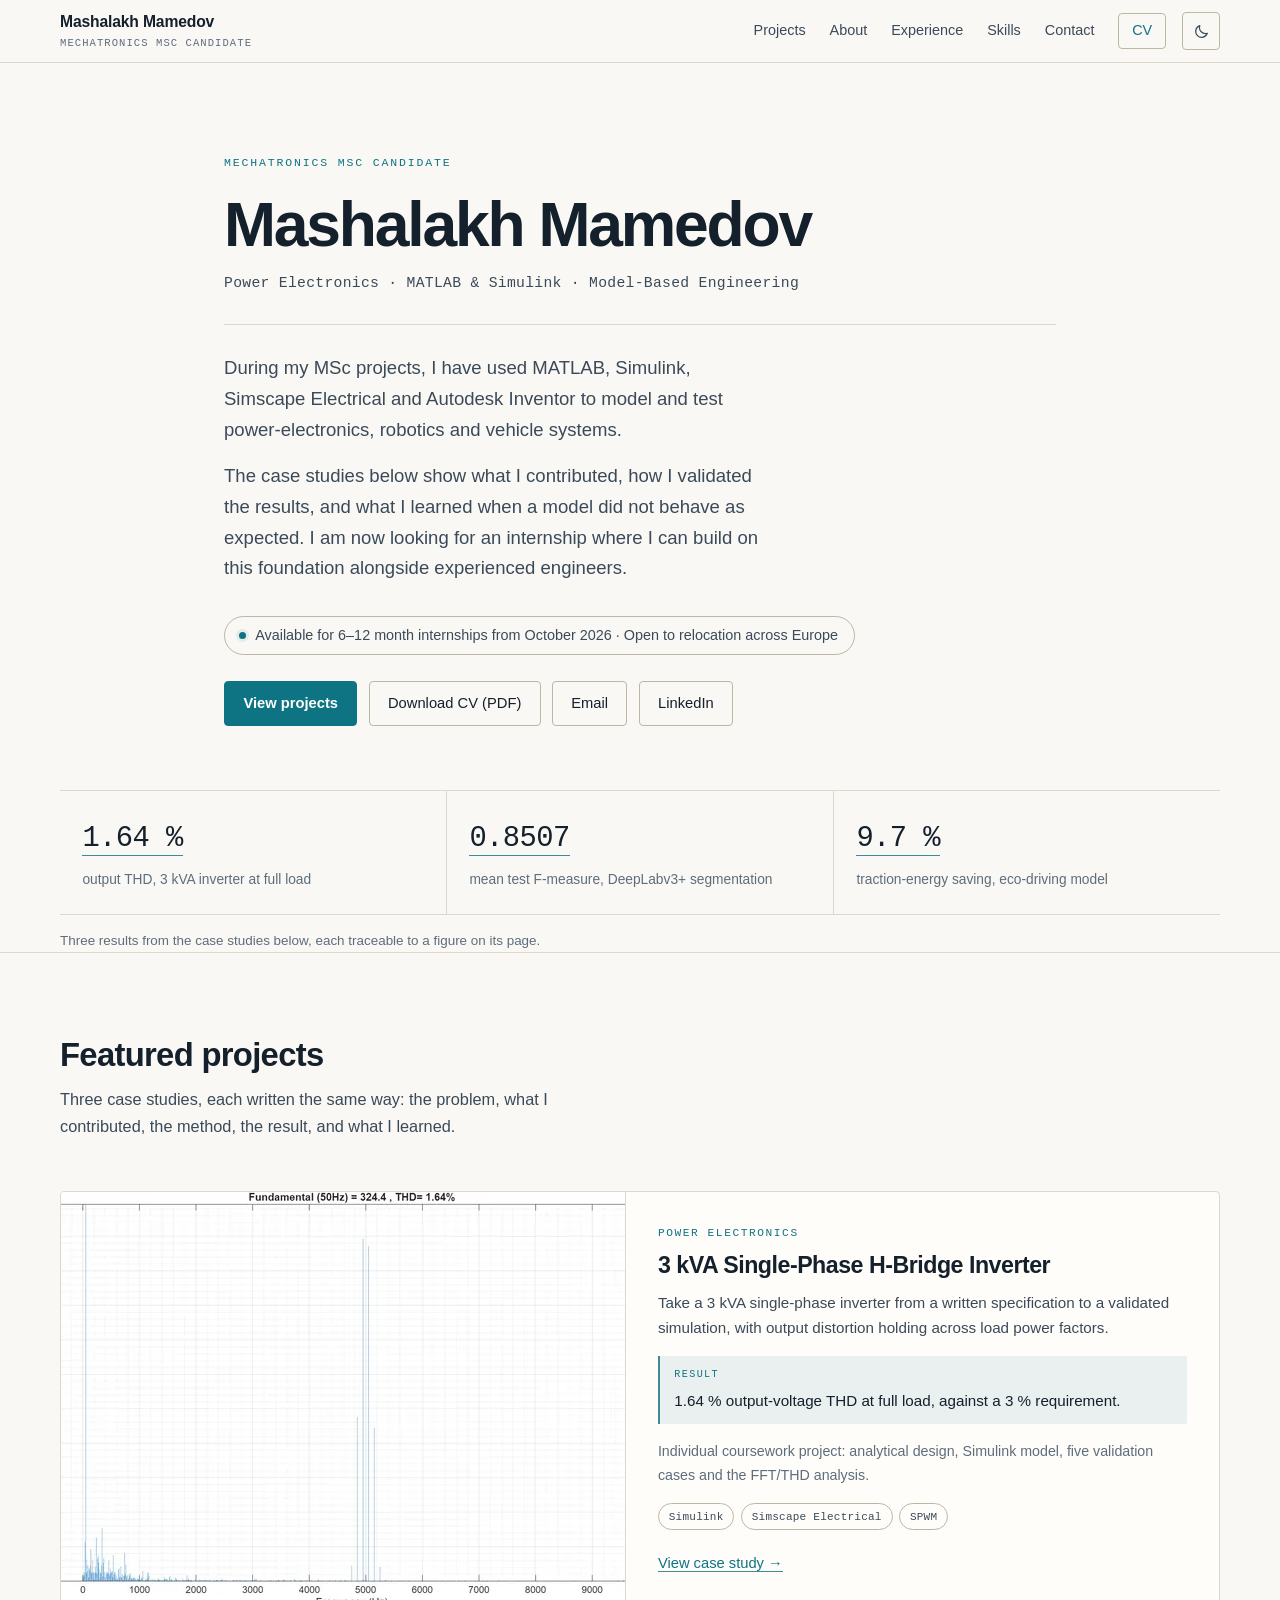
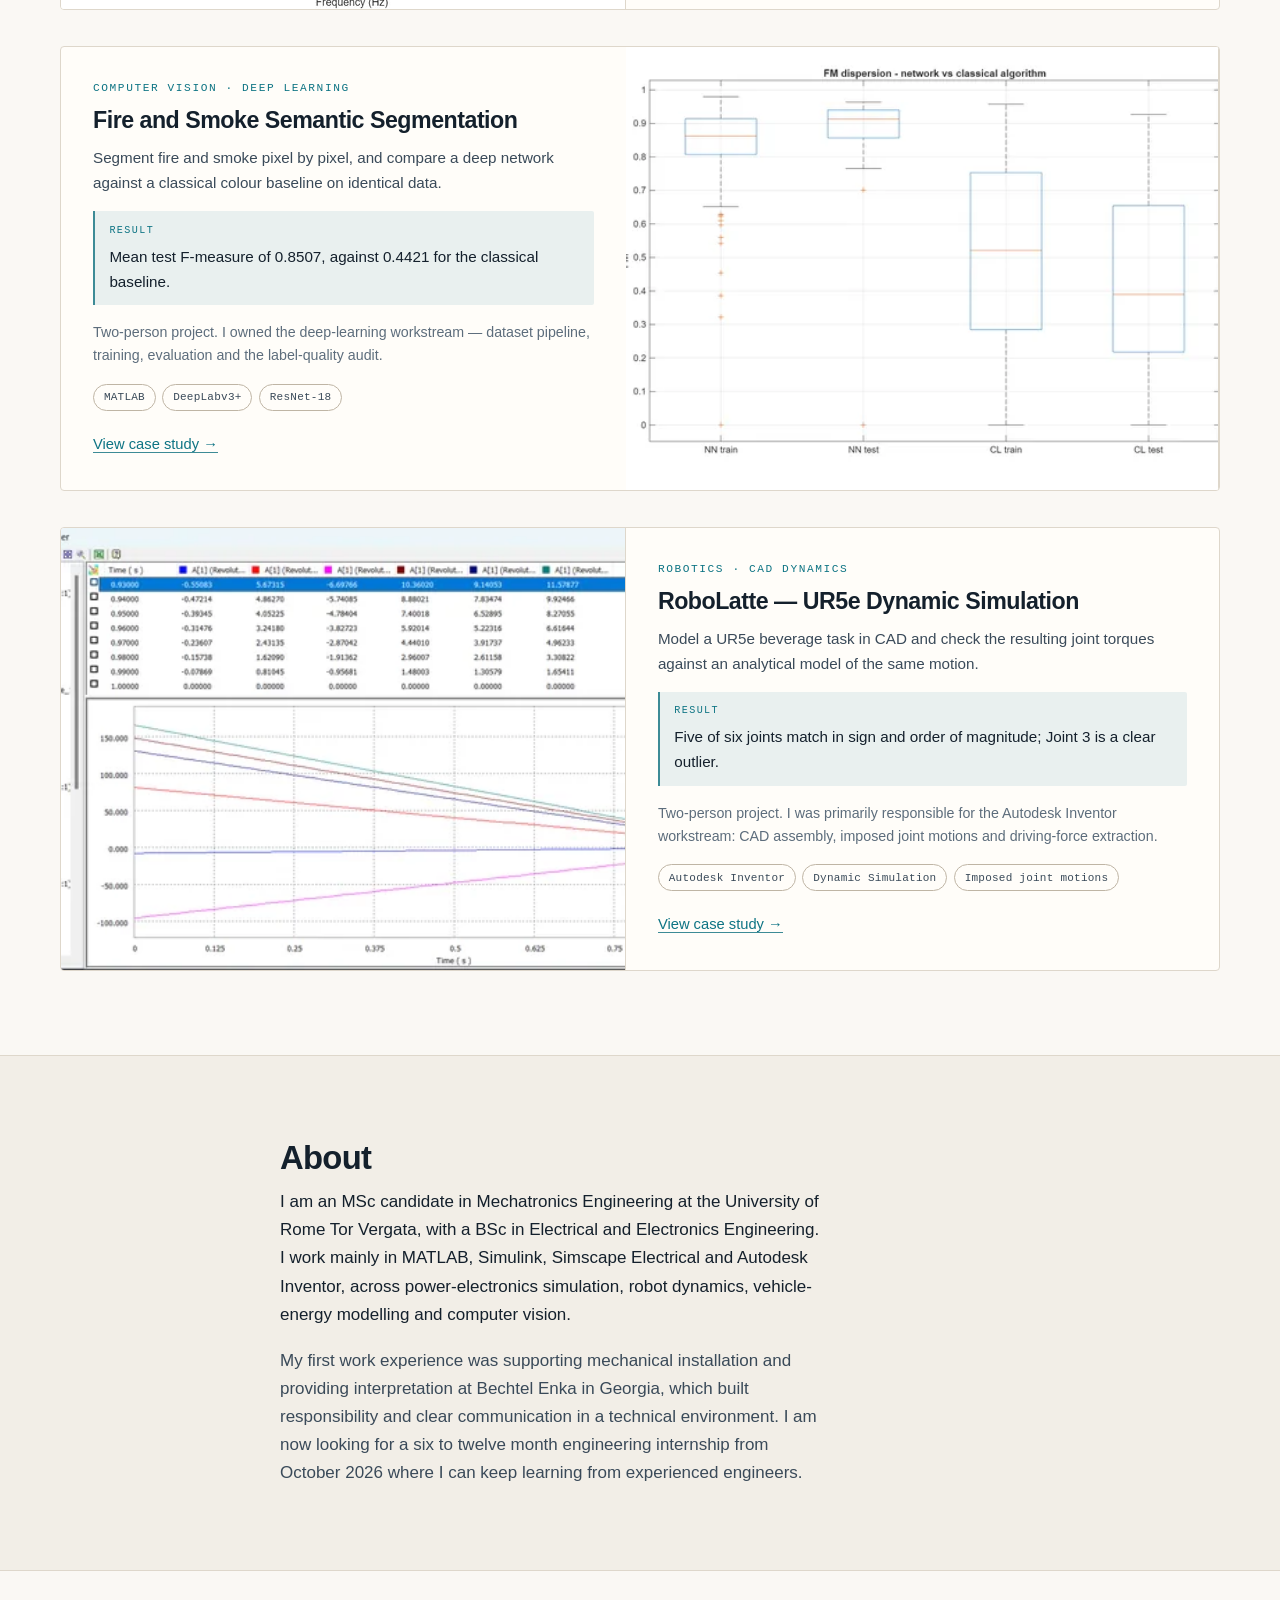
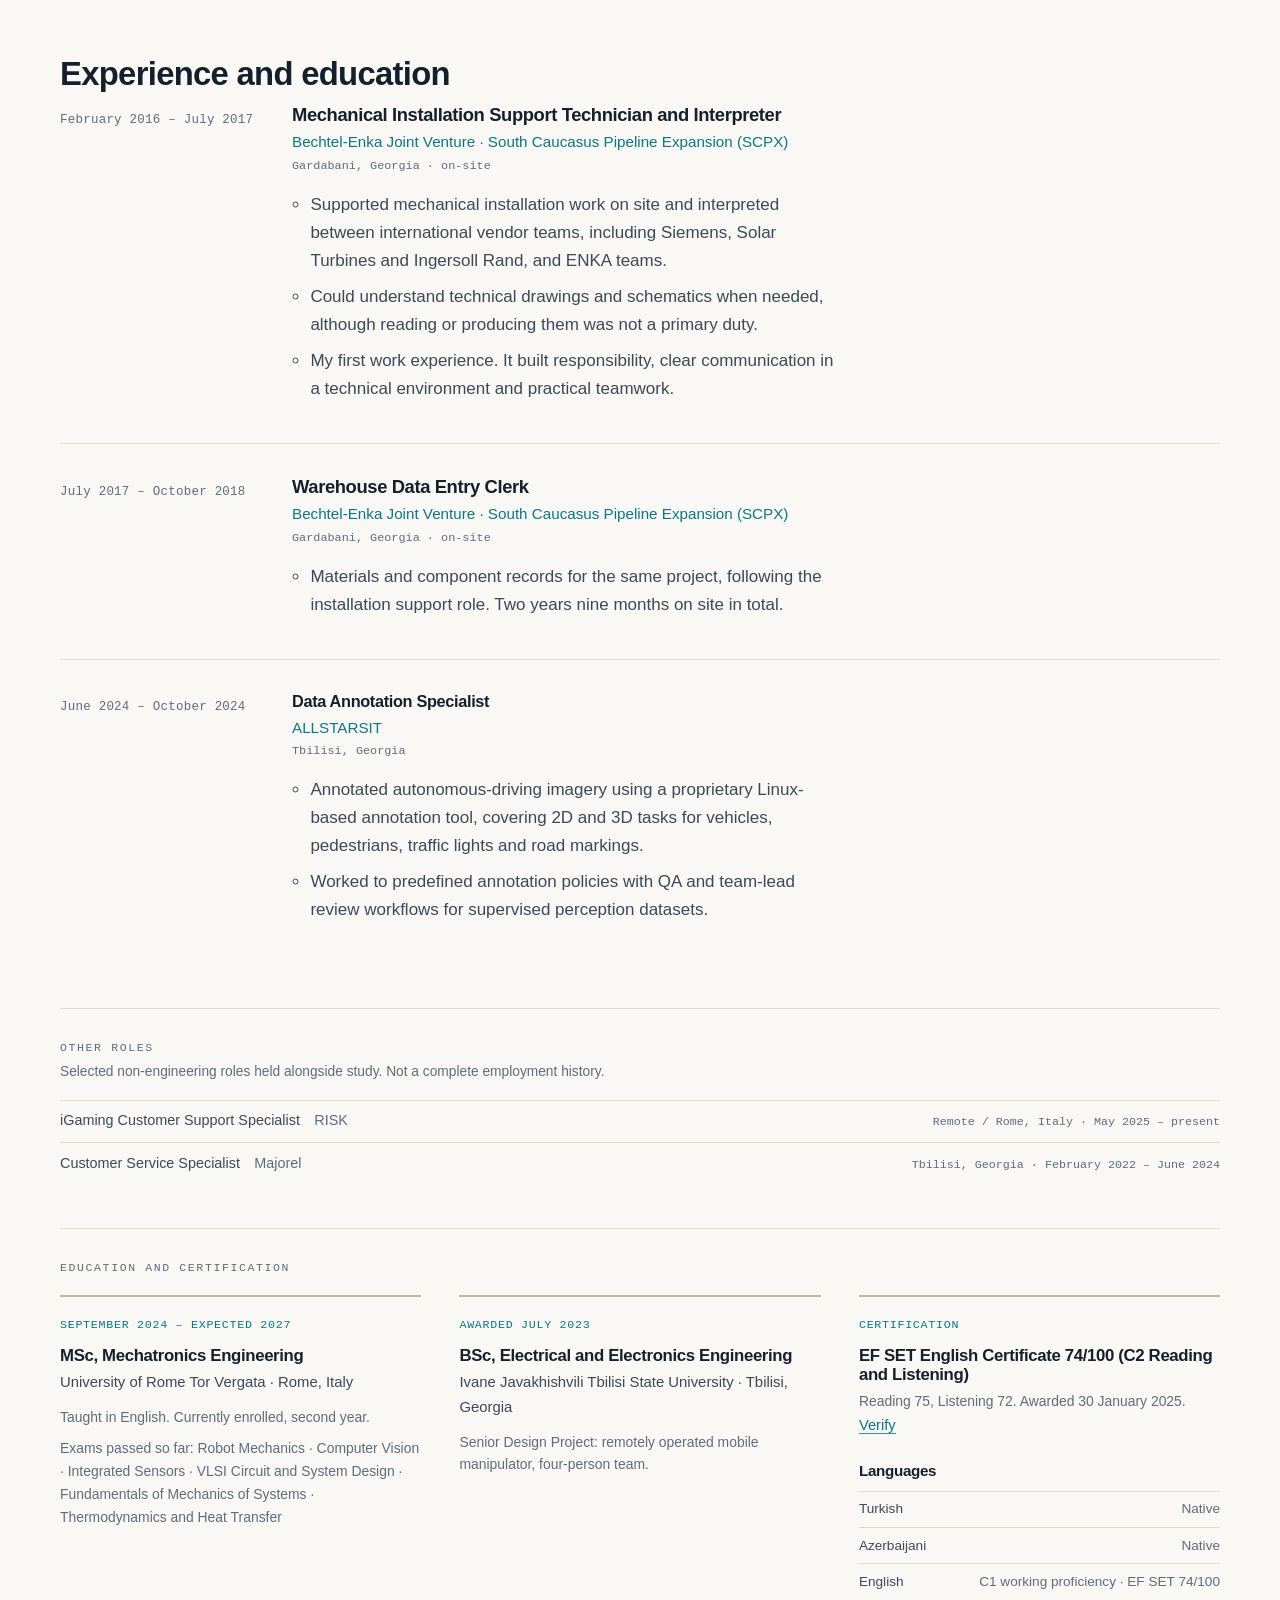
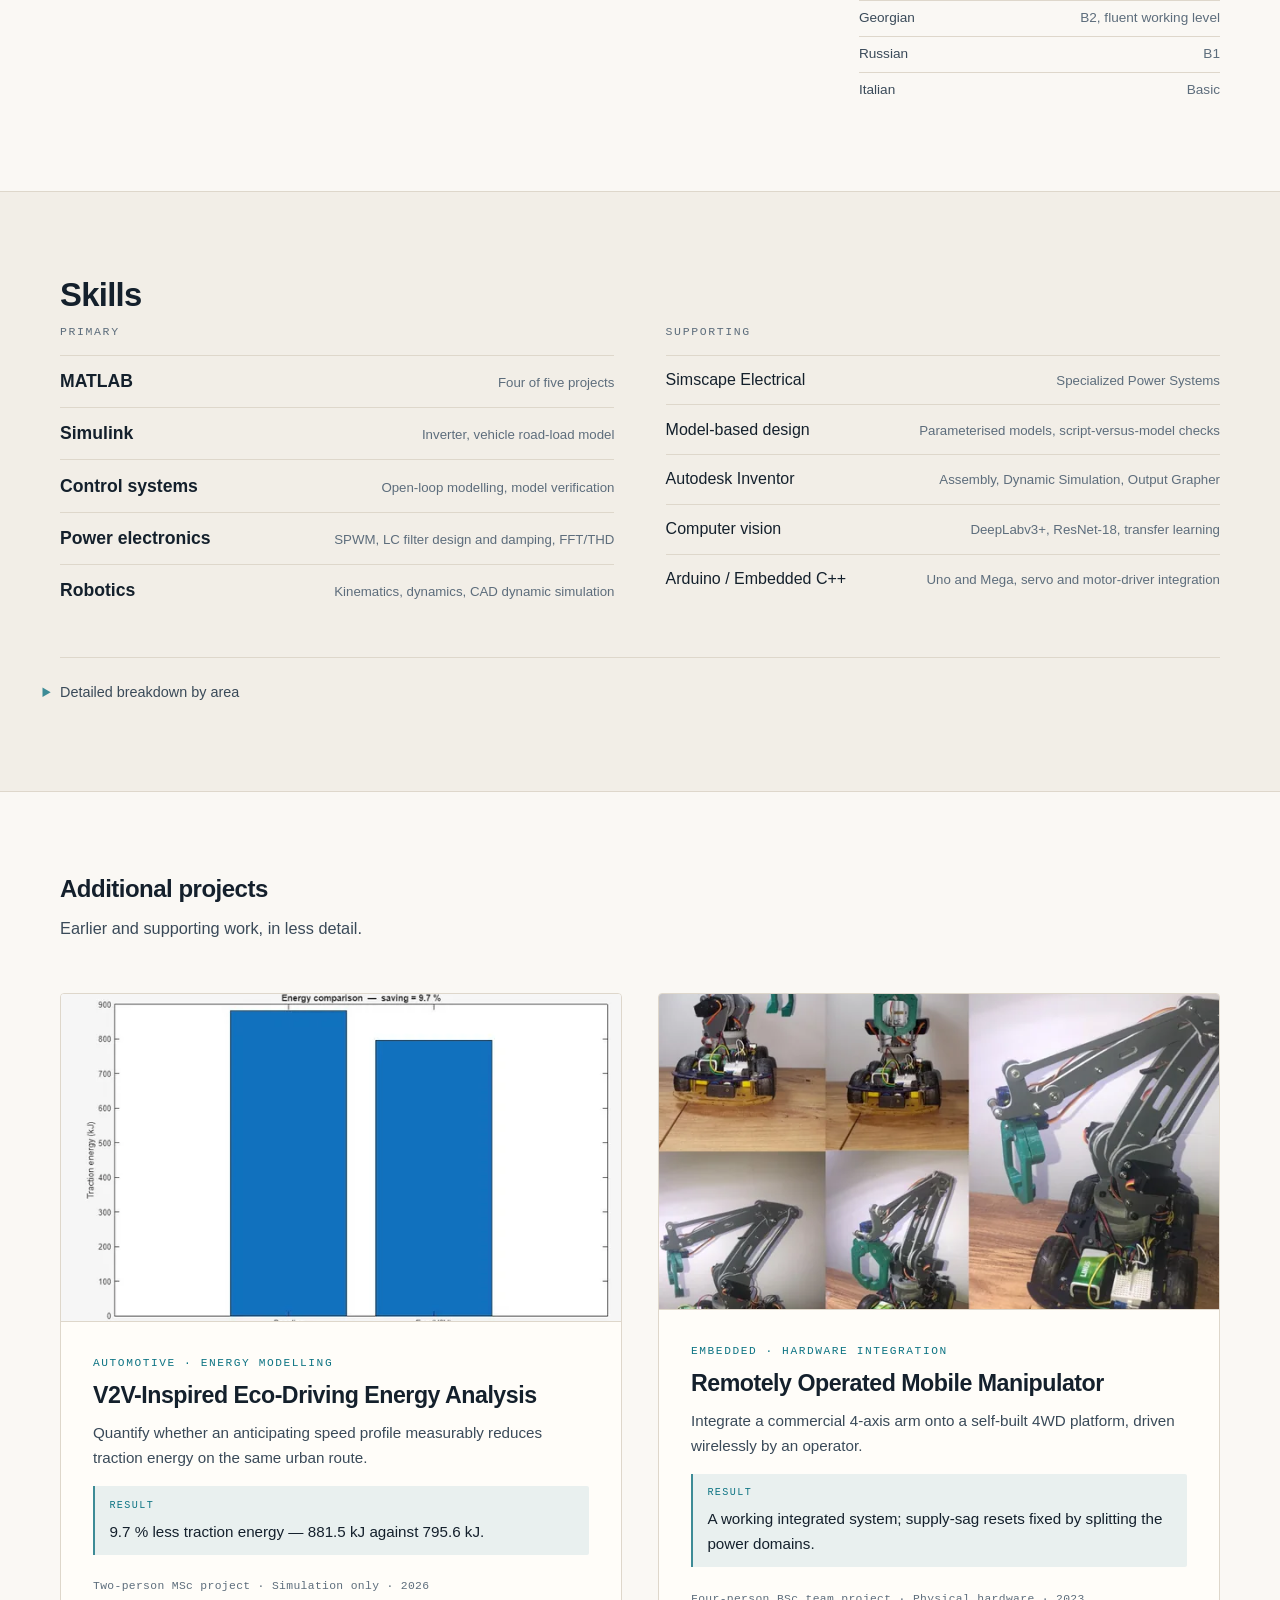
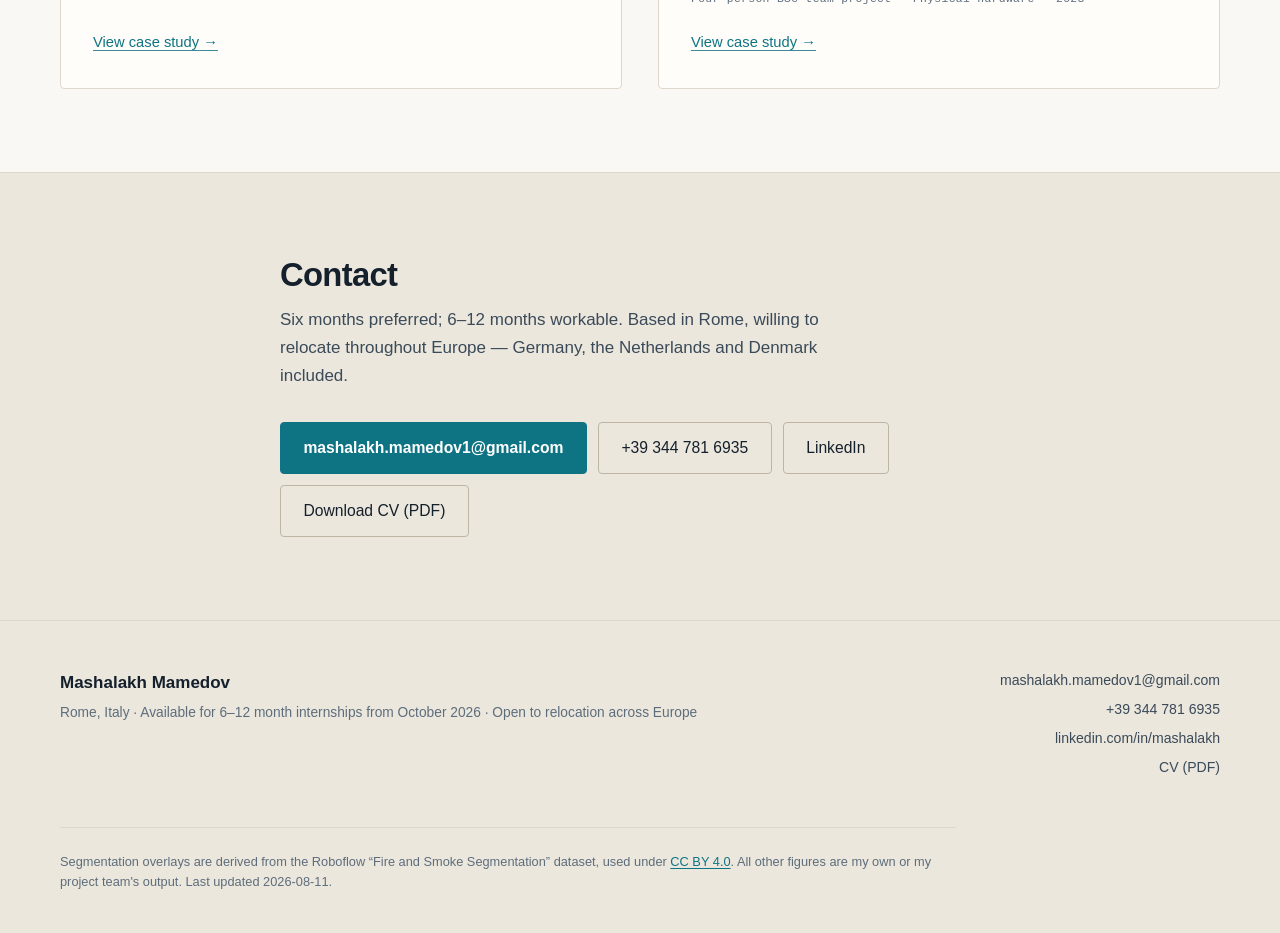
==== commit b0a55e3a: "Add files via upload" ====
--- a/index.html
+++ b/index.html
@@ -293,7 +293,7 @@
           <h3 class="timeline__role">Mechanical Installation Support Technician and Interpreter</h3>
           <p class="timeline__org">Bechtel-Enka Joint Venture · South Caucasus Pipeline Expansion (SCPX)</p>
           <p class="timeline__location">Gardabani, Georgia · on-site</p>
-          <ul class="bullets"><li>Supported mechanical installation work on site and provided interpretation between engineers and the Georgian crews.</li>
+          <ul class="bullets"><li>Supported mechanical installation work on site and interpreted between international vendor teams, including Siemens, Solar Turbines and Ingersoll Rand, and ENKA teams.</li>
 <li>Could understand technical drawings and schematics when needed, although reading or producing them was not a primary duty.</li>
 <li>My first work experience. It built responsibility, clear communication in a technical environment and practical teamwork.</li></ul>
         </div>
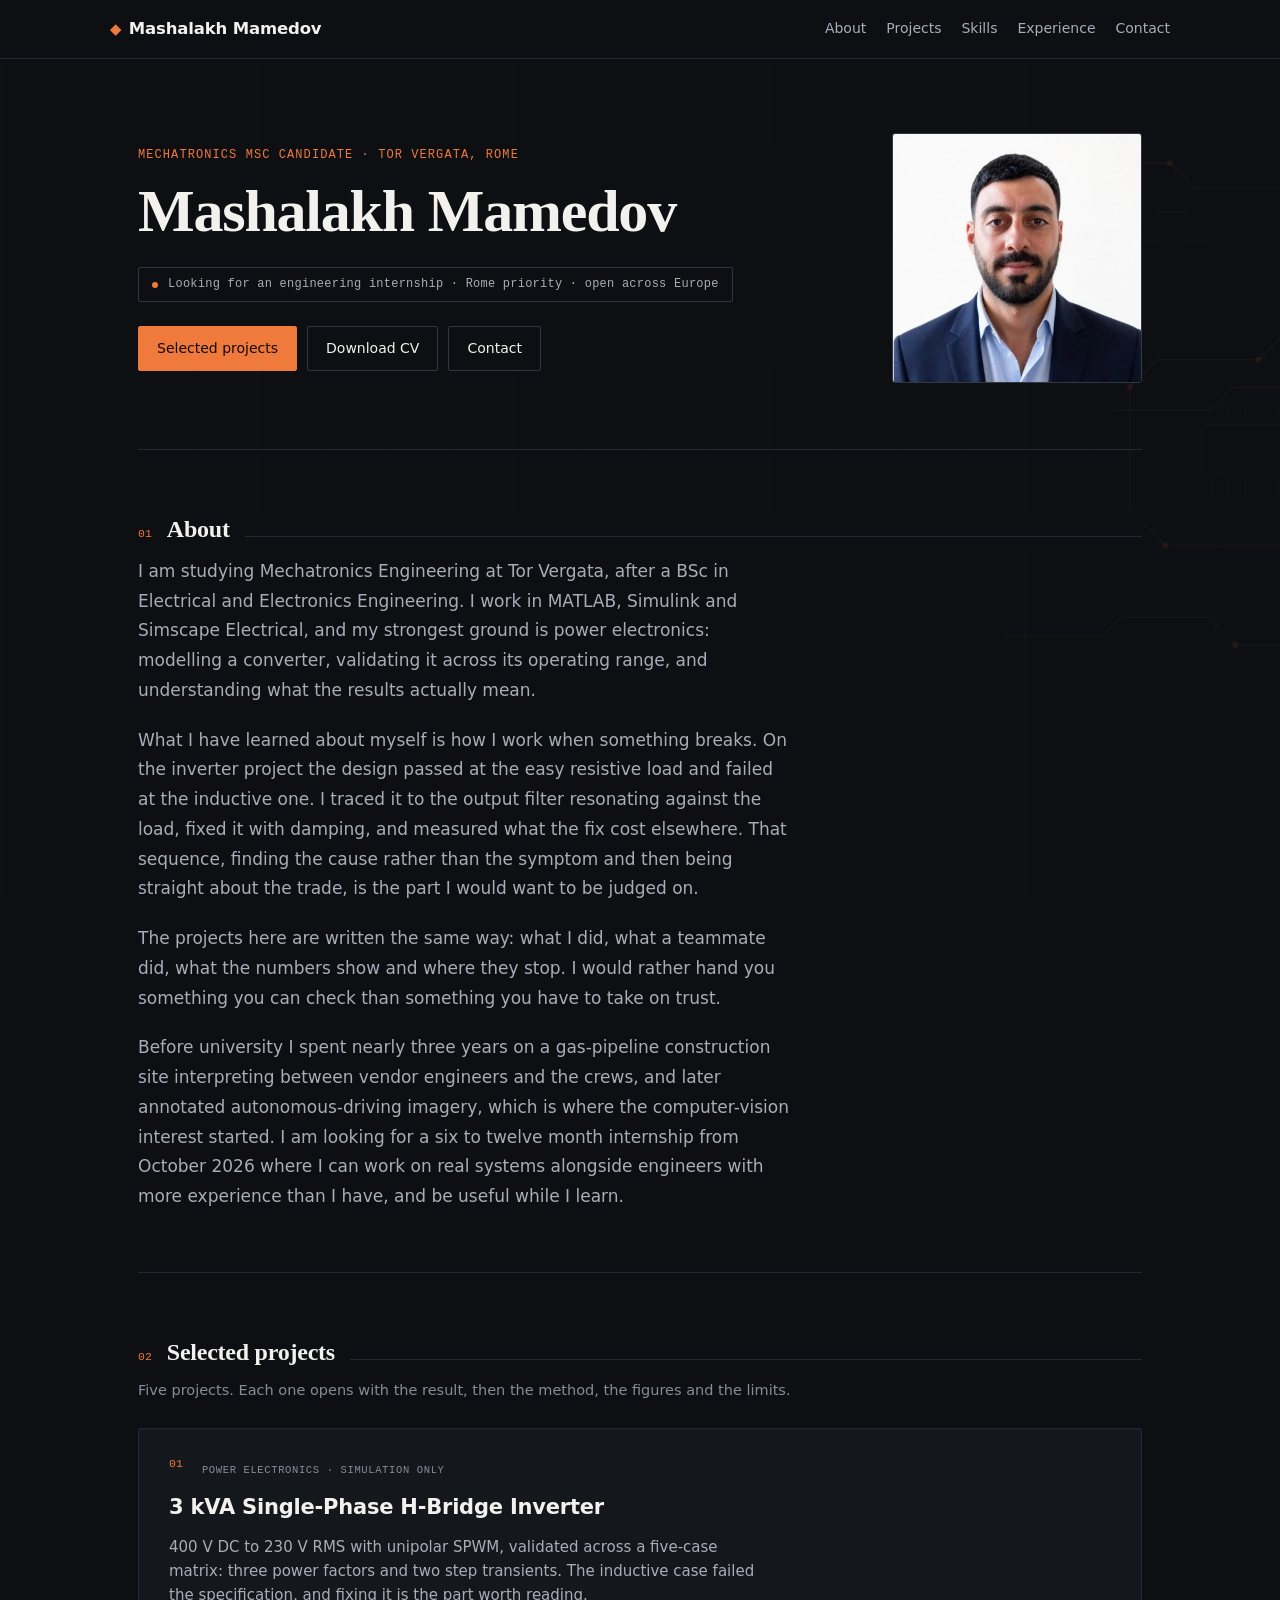
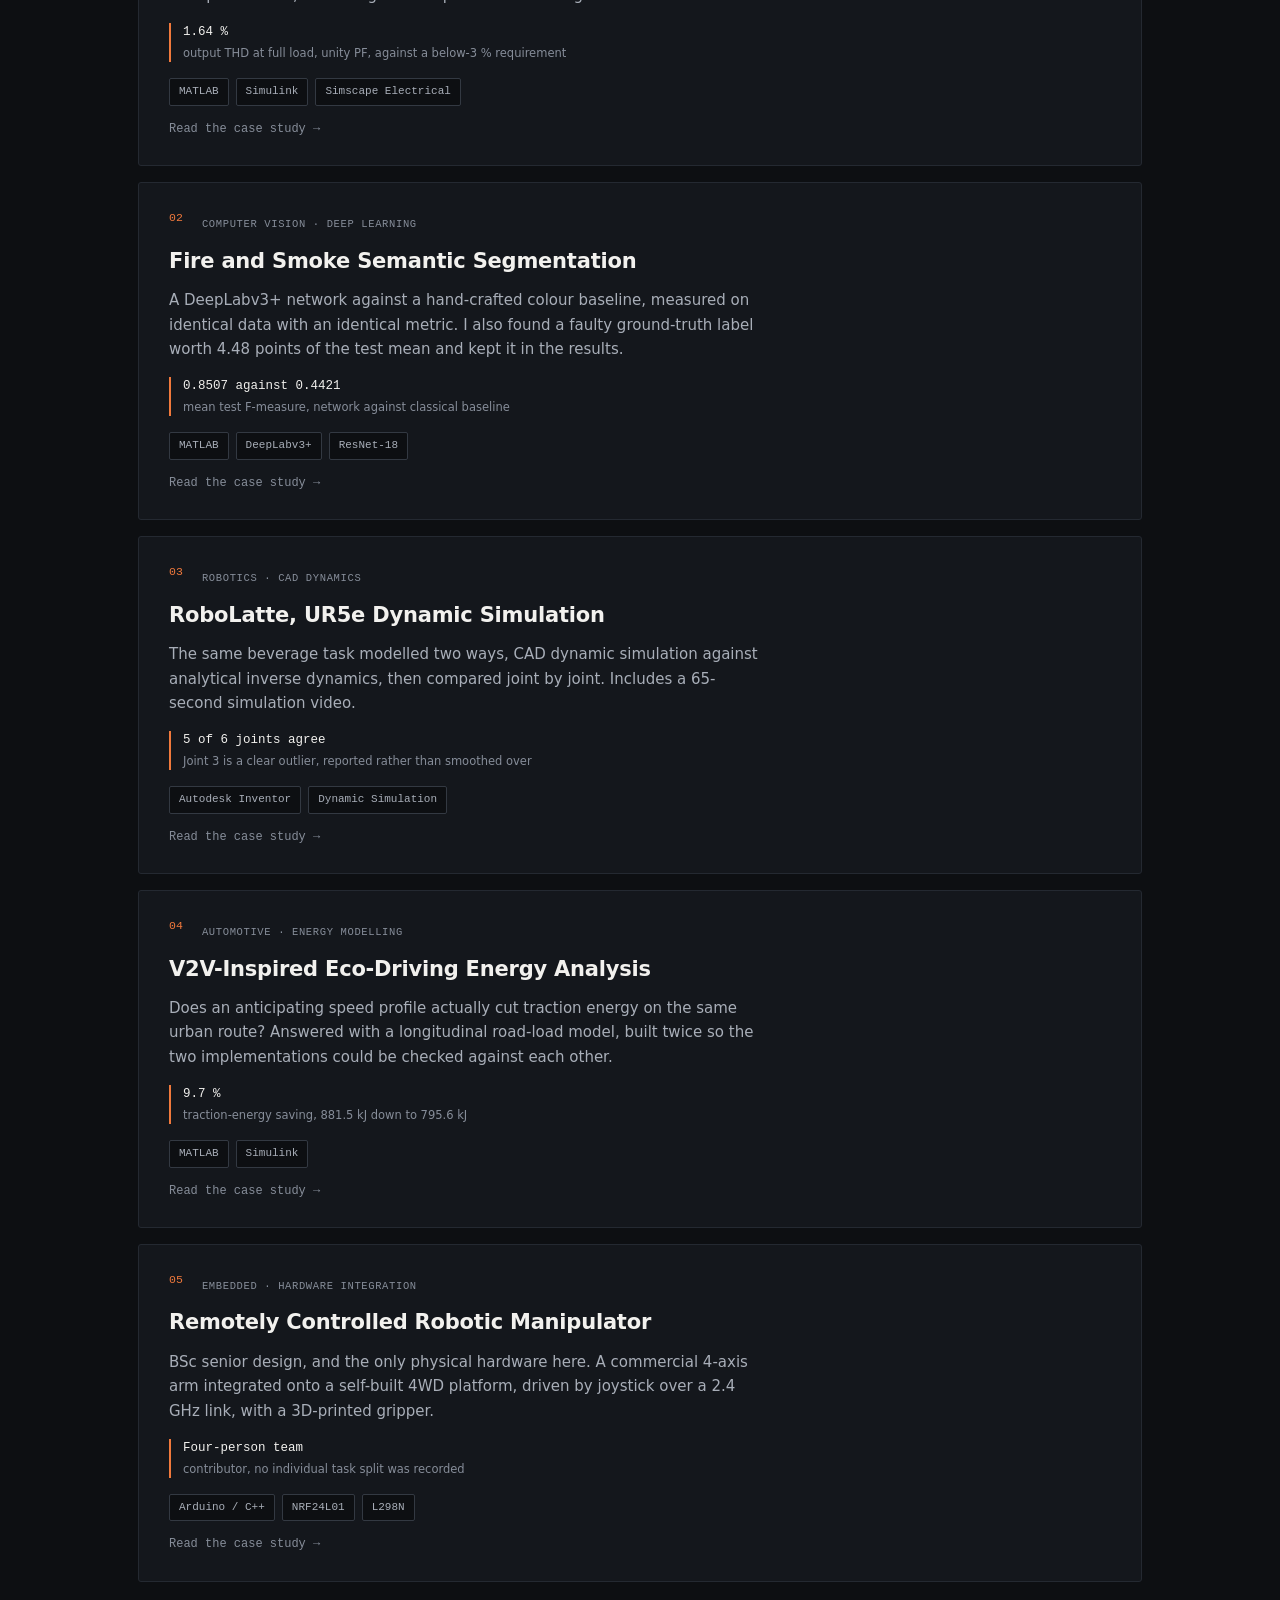
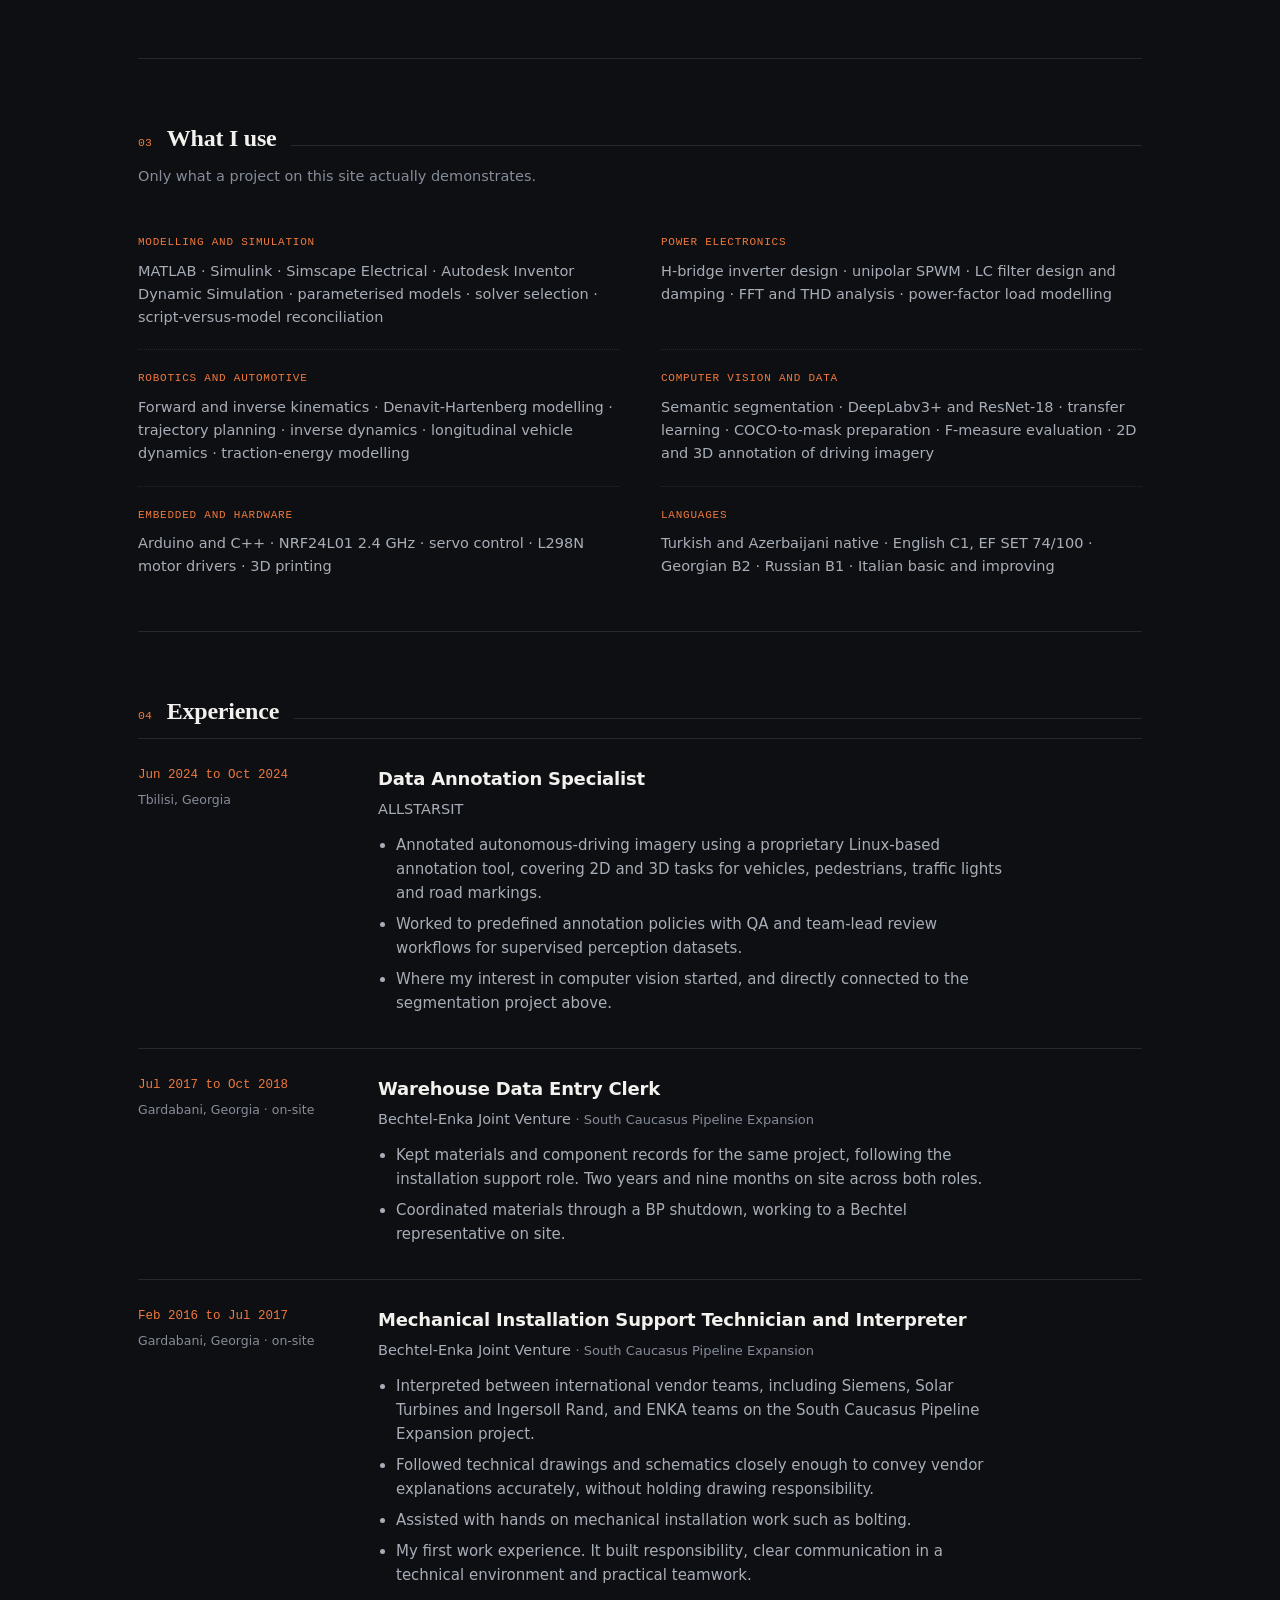
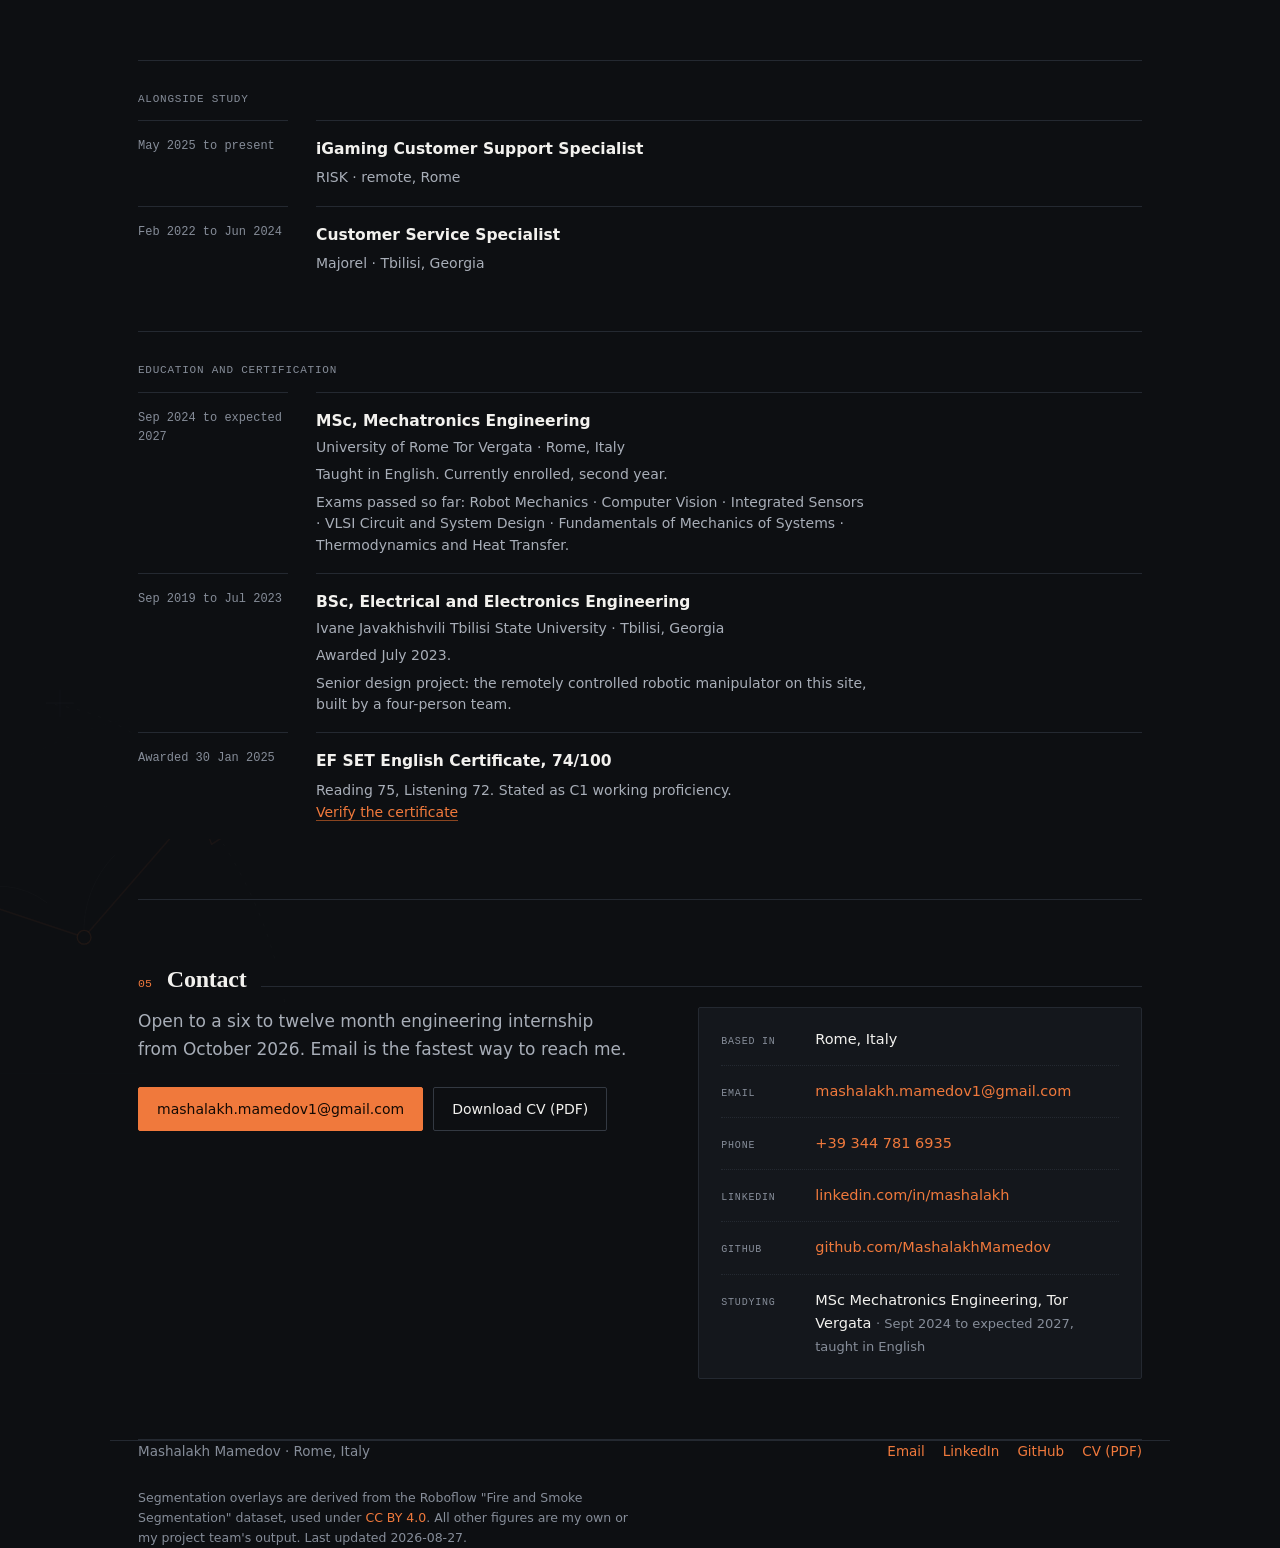
==== commit 47101ff5: "Add files via upload" ====
--- a/index.html
+++ b/index.html
@@ -1,508 +1,256 @@
 <!DOCTYPE html>
-<html lang="en-GB" data-theme="dark">
+<html lang="en-GB">
 <head>
 <meta charset="utf-8">
 <meta name="viewport" content="width=device-width, initial-scale=1">
-<script>(function(){try{var s=localStorage.getItem('theme');var t=(s==='light'||s==='dark')?s:(window.matchMedia('(prefers-color-scheme: light)').matches?'light':'dark');document.documentElement.setAttribute('data-theme',t);}catch(e){document.documentElement.setAttribute('data-theme','dark');}})();</script>
-<title>Mashalakh Mamedov — Mechatronics MSc Candidate · Power Electronics &amp; Model-Based Design</title>
-<meta name="description" content="Mechatronics MSc candidate working in power electronics, MATLAB/Simulink model-based design, control and robotics. Simulation-based case studies with sources and stated limitations.">
+<title>Mashalakh Mamedov, Mechatronics MSc Candidate · Power Electronics and Model-Based Design</title>
+<meta name="description" content="Mechatronics MSc candidate working in power electronics, MATLAB and Simulink model-based design, control and robotics. Simulation-based case studies with sources and stated limitations.">
 <meta name="author" content="Mashalakh Mamedov">
 <meta name="google-site-verification" content="W-Y71ul96LOj-eBEKb1GOZ6LM0tuA-P7PGZmfWH5ZF4">
-<meta name="color-scheme" content="dark light">
-<meta name="theme-color" content="#0e141b" media="(prefers-color-scheme: dark)">
-<meta name="theme-color" content="#faf8f4" media="(prefers-color-scheme: light)">
+<meta name="color-scheme" content="dark">
+<meta name="theme-color" content="#0D0F12">
 <link rel="canonical" href="https://mashalakhmamedov.github.io/">
 
 <meta property="og:type" content="profile">
 <meta property="og:site_name" content="Mashalakh Mamedov">
-<meta property="og:title" content="Mashalakh Mamedov — Mechatronics MSc Candidate · Power Electronics &amp; Model-Based Design">
-<meta property="og:description" content="Mechatronics MSc candidate working in power electronics, MATLAB/Simulink model-based design, control and robotics. Simulation-based case studies with sources and stated limitations.">
+<meta property="og:title" content="Mashalakh Mamedov, Mechatronics MSc Candidate · Power Electronics and Model-Based Design">
+<meta property="og:description" content="Mechatronics MSc candidate working in power electronics, MATLAB and Simulink model-based design, control and robotics. Simulation-based case studies with sources and stated limitations.">
 <meta property="og:url" content="https://mashalakhmamedov.github.io/">
 <meta property="og:locale" content="en_GB">
 <meta property="og:image" content="https://mashalakhmamedov.github.io/assets/og-card.png">
 <meta property="og:image:width" content="1200">
 <meta property="og:image:height" content="630">
-<meta property="og:image:alt" content="Mashalakh Mamedov — Mechatronics MSc Candidate">
+<meta property="og:image:alt" content="Mashalakh Mamedov, Mechatronics MSc Candidate">
 <meta name="twitter:card" content="summary_large_image">
-<meta name="twitter:title" content="Mashalakh Mamedov — Mechatronics MSc Candidate · Power Electronics &amp; Model-Based Design">
-<meta name="twitter:description" content="Mechatronics MSc candidate working in power electronics, MATLAB/Simulink model-based design, control and robotics. Simulation-based case studies with sources and stated limitations.">
+<meta name="twitter:title" content="Mashalakh Mamedov, Mechatronics MSc Candidate · Power Electronics and Model-Based Design">
+<meta name="twitter:description" content="Mechatronics MSc candidate working in power electronics, MATLAB and Simulink model-based design, control and robotics. Simulation-based case studies with sources and stated limitations.">
 <meta name="twitter:image" content="https://mashalakhmamedov.github.io/assets/og-card.png">
-<meta name="twitter:image:alt" content="Mashalakh Mamedov — Mechatronics MSc Candidate">
+<meta name="twitter:image:alt" content="Mashalakh Mamedov, Mechatronics MSc Candidate">
 
 <link rel="icon" href="favicon.svg" type="image/svg+xml">
+<script>document.documentElement.className="js"</script>
 <link rel="stylesheet" href="styles/site.css">
-<script type="application/ld+json">{"@context":"https://schema.org","@type":"Person","name":"Mashalakh Mamedov","jobTitle":"Mechatronics MSc Candidate","description":"Mechatronics MSc candidate at the University of Rome Tor Vergata, working in power electronics, MATLAB/Simulink model-based design, control and robotics.","url":"https://mashalakhmamedov.github.io/","email":"mailto:mashalakh.mamedov1@gmail.com","image":"https://mashalakhmamedov.github.io/assets/og-card.png","address":{"@type":"PostalAddress","addressLocality":"Rome","addressCountry":"IT"},"homeLocation":{"@type":"Place","name":"Rome, Italy"},"affiliation":{"@type":"CollegeOrUniversity","name":"University of Rome Tor Vergata","sameAs":"https://web.uniroma2.it/"},"alumniOf":[{"@type":"CollegeOrUniversity","name":"University of Rome Tor Vergata"},{"@type":"CollegeOrUniversity","name":"Ivane Javakhishvili Tbilisi State University"}],"knowsAbout":["MATLAB","Simulink","Simscape Electrical","Power electronics","Control systems","Robotics","Model-based design","System modelling","Autodesk Inventor","Semantic segmentation"],"knowsLanguage":["Turkish","Azerbaijani","English","Georgian","Russian","Italian"],"seeks":{"@type":"Demand","name":"Engineering internship, 6–12 months, from October 2026"},"sameAs":["https://www.linkedin.com/in/mashalakh/"]}</script>
+<script type="application/ld+json">{"@context":"https://schema.org","@type":"Person","name":"Mashalakh Mamedov","jobTitle":"Mechatronics MSc Candidate","description":"Mechatronics MSc candidate working in power electronics, MATLAB and Simulink model-based design, control and robotics. Simulation-based case studies with sources and stated limitations.","url":"https://mashalakhmamedov.github.io/","email":"mailto:mashalakh.mamedov1@gmail.com","image":"https://mashalakhmamedov.github.io/assets/og-card.png","address":{"@type":"PostalAddress","addressLocality":"Rome","addressCountry":"IT"},"homeLocation":{"@type":"Place","name":"Rome, Italy"},"affiliation":{"@type":"CollegeOrUniversity","name":"University of Rome Tor Vergata","sameAs":"https://web.uniroma2.it/"},"knowsAbout":["MATLAB","Simulink","Simscape Electrical","Power electronics","Control systems","Robotics","Model-based design","System modelling","Autodesk Inventor","Semantic segmentation"],"seeks":{"@type":"Demand","name":"Engineering internship, six to twelve months, from October 2026"},"sameAs":["https://www.linkedin.com/in/mashalakh/","https://github.com/MashalakhMamedov"]}</script>
 </head>
-<body class="">
+<body>
 <a class="skip-link" href="#main">Skip to content</a>
 
-<div class="deco deco--left" aria-hidden="true"><svg class="deco__svg" viewBox="0 0 160 900" fill="none" preserveAspectRatio="xMidYMin slice" aria-hidden="true" focusable="false">
-  <g stroke="currentColor" stroke-width="1.1" stroke-linecap="square">
-    <path d="M18 30 V120 L58 160 V236 H120 V300"/>
-    <path d="M142 40 V96 L104 134 V210"/>
-    <path d="M18 150 H74 L104 180 V262"/>
-    <path d="M142 240 V286 L112 316 V352 H40"/>
-    <path d="M18 330 V392 L66 440"/>
-    <path d="M142 372 V430 H96"/>
-  </g>
-  <g fill="currentColor">
-    <circle cx="18" cy="30" r="3"/><circle cx="58" cy="160" r="3"/>
-    <circle cx="120" cy="300" r="3"/><circle cx="104" cy="134" r="3"/>
-    <circle cx="104" cy="262" r="3"/><circle cx="112" cy="316" r="3"/>
-    <circle cx="66" cy="440" r="3"/><circle cx="96" cy="430" r="3"/>
-  </g>
-
-  <!-- simplified closed-loop control diagram -->
-  <g stroke="currentColor" stroke-width="1.1" fill="none">
-    <circle cx="30" cy="560" r="11"/>
-    <path d="M25 560 H35 M30 555 V565"/>
-    <path d="M4 560 H19"/>
-    <path d="M41 560 H62"/>
-    <rect x="62" y="544" width="42" height="32" rx="2"/>
-    <path d="M104 560 H126"/>
-    <rect x="126" y="544" width="30" height="32" rx="2"/>
-    <path d="M141 576 V614 H30 V571"/>
-    <path d="M70 556 h26 M70 564 h18"/>
-    <path d="M133 556 h16 M133 564 h10"/>
-  </g>
-
-  <g stroke="currentColor" stroke-width="1.1" stroke-linecap="square">
-    <path d="M18 668 V740 L62 784 V860"/>
-    <path d="M142 690 V760 H100 V846"/>
-    <path d="M18 812 H62"/>
-  </g>
-  <g fill="currentColor">
-    <circle cx="62" cy="784" r="3"/><circle cx="100" cy="760" r="3"/>
-  </g>
-</svg></div>
-<div class="deco deco--right" aria-hidden="true"><svg class="deco__svg" viewBox="0 0 160 900" fill="none" preserveAspectRatio="xMidYMin slice" aria-hidden="true" focusable="false">
-  <!-- coordinate grid -->
-  <g stroke="currentColor" stroke-width="0.7" opacity="0.55">
-    <path d="M20 24 H140 M20 64 H140 M20 104 H140 M20 144 H140 M20 184 H140 M20 224 H140 M20 264 H140 M20 304 H140"/>
-    <path d="M20 24 V340 M60 24 V340 M100 24 V340 M140 24 V340"/>
-  </g>
-
-  <!-- sine trace across the grid -->
-  <g stroke="currentColor" stroke-width="1.3" fill="none" stroke-linecap="round">
-    <path d="M80 40 Q125 65 80 90 Q35 115 80 140 Q125 165 80 190 Q35 215 80 240 Q125 265 80 290 Q35 315 80 340"/>
-  </g>
-
-  <!-- unipolar SPWM pulse train -->
-  <g stroke="currentColor" stroke-width="1.1" fill="none" stroke-linejoin="miter">
-    <path d="M50 380 V386 H112 V390 H50 V402 H112 V406 H50 V417 H112 V423 H50 V432 H112 V440 H50 V447 H112 V457 H50 V463 H112 V473 H50 V478 H112 V490 H50 V494 H112 V506 H50 V509 H112 V523 H50 V525 H112 V539 H50 V541 H112 V555 H50 V557 H112 V571 H50 V574 H112 V586 H50 V590 H112 V602 H50 V607 H112 V617 H50 V623 H112 V633 H50 V640 H112 V648 H50 V657 H112 V663 H50 V674 H112 V678 H50 V690 H112 V694 H50 V700"/>
-  </g>
-
-  <!-- robotic coordinate frame -->
-  <g stroke="currentColor" stroke-width="1.1" fill="none">
-    <path d="M40 840 H132 M40 840 V752"/>
-    <path d="M40 840 L96 784"/>
-    <path d="M132 840 l-8 -4 M132 840 l-8 4"/>
-    <path d="M40 752 l-4 8 M40 752 l4 8"/>
-    <path d="M96 784 l-2 9 M96 784 l-9 2"/>
-    <circle cx="40" cy="840" r="3.5" fill="currentColor" stroke="none"/>
-    <path d="M40 800 a40 40 0 0 1 40 40" stroke-dasharray="3 5"/>
-  </g>
-</svg></div>
-
-<header class="masthead">
-  <div class="shell masthead__inner">
-    <a class="masthead__id" href="index.html">
-      <span class="masthead__name">Mashalakh Mamedov</span>
-      <span class="masthead__role">Mechatronics MSc Candidate</span>
-    </a>
-    <div class="masthead__controls">
-      <button class="themetoggle" type="button" id="theme-toggle" aria-label="Switch colour theme" title="Switch colour theme">
-      <svg class="themetoggle__icon themetoggle__icon--sun" viewBox="0 0 24 24" width="17" height="17" fill="none" stroke="currentColor" stroke-width="1.7" stroke-linecap="round" aria-hidden="true" focusable="false">
-        <circle cx="12" cy="12" r="4.2"/>
-        <path d="M12 2.6v2.2M12 19.2v2.2M21.4 12h-2.2M4.8 12H2.6M18.6 5.4l-1.6 1.6M7 17l-1.6 1.6M18.6 18.6L17 17M7 7L5.4 5.4"/>
-      </svg>
-      <svg class="themetoggle__icon themetoggle__icon--moon" viewBox="0 0 24 24" width="17" height="17" fill="none" stroke="currentColor" stroke-width="1.7" stroke-linecap="round" stroke-linejoin="round" aria-hidden="true" focusable="false">
-        <path d="M20.2 14.4A8.4 8.4 0 0 1 9.6 3.8a8.4 8.4 0 1 0 10.6 10.6z"/>
-      </svg>
-      <span class="u-visually-hidden">Switch colour theme</span>
+<header>
+  <div class="wrap hd">
+    <a class="brand" href="index.html"><span aria-hidden="true">&#9670;</span>Mashalakh Mamedov</a>
+    <button class="navtoggle" type="button" id="navtoggle" aria-expanded="false" aria-controls="primary-nav">
+      <span class="navtoggle__bars" aria-hidden="true"></span>
+      <span class="u-visually-hidden">Menu</span>
     </button>
-      <button class="masthead__toggle" type="button" aria-expanded="false" aria-controls="primary-nav">
-        <span class="masthead__toggle-bars" aria-hidden="true"></span>
-        <span class="u-visually-hidden">Menu</span>
-      </button>
-    </div>
-    <nav class="masthead__nav" id="primary-nav" aria-label="Primary">
-      <a href="index.html#projects">Projects</a>
-      <a href="index.html#about">About</a>
-      <a href="index.html#experience">Experience</a>
-      <a href="index.html#skills">Skills</a>
-      <a href="index.html#contact">Contact</a>
-      <a class="masthead__cv" href="assets/files/Mashalakh_Mamedov_CV.pdf" download>CV</a>
+    <nav id="primary-nav" aria-label="Primary">
+      <a href="#about">About</a>
+      <a href="#work">Projects</a>
+      <a href="#skills">Skills</a>
+      <a href="#experience">Experience</a>
+      <a href="#contact">Contact</a>
     </nav>
   </div>
 </header>
 
-<main id="main">
-
-<!-- 2 · Hero --------------------------------------------------------------- -->
-<section class="hero">
-  <div class="shell hero__inner">
-    <p class="hero__eyebrow">Mechatronics MSc Candidate</p>
-    <h1 class="hero__name">Mashalakh Mamedov</h1>
-    <p class="hero__focus">Power Electronics · MATLAB &amp; Simulink · Model-Based Engineering</p>
-    <div class="hero__positioning">
-      <p>During my MSc projects, I have used MATLAB, Simulink, Simscape Electrical and Autodesk Inventor to model and test power-electronics, robotics and vehicle systems.</p>
-<p>The case studies below show what I contributed, how I validated the results, and what I learned when a model did not behave as expected. I am now looking for an internship where I can build on this foundation alongside experienced engineers.</p>
-    </div>
-
-    <!-- 3 · Availability and main actions ---------------------------------- -->
-    <p class="hero__availability"><span class="dot" aria-hidden="true"></span>Available for 6–12 month internships from October 2026 · Open to relocation across Europe</p>
-
-    <div class="hero__actions">
-      <a class="btn btn--primary" href="#projects">View projects</a>
-      <a class="btn" href="assets/files/Mashalakh_Mamedov_CV.pdf" download>Download CV (PDF)</a>
-      <a class="btn" href="mailto:mashalakh.mamedov1@gmail.com">Email</a>
-      <a class="btn" href="https://www.linkedin.com/in/mashalakh/" rel="me noopener">LinkedIn</a>
-    </div>
+<div class="view" id="v-home">
+<main class="wrap" id="main">
+
+  <section class="hero">
+    <div class="herotext">
+      <p class="eyebrow">Mechatronics MSc candidate · Tor Vergata, Rome</p>
+      <h1>Mashalakh Mamedov</h1>
+      <p class="avail"><span class="dot" aria-hidden="true"></span>Looking for an engineering internship · Rome priority · open across Europe</p>
+      <div class="btns"><a class="btn" href="#work">Selected projects</a>
+<a class="btn ghost" href="assets/files/Mashalakh_Mamedov_CV.pdf" download>Download CV</a>
+<a class="btn ghost" href="#contact">Contact</a></div>
+    </div>
+    <figure class="pfp">
+      <img src="assets/images/profile_mashalakh-800.webp" srcset="assets/images/profile_mashalakh-400.webp 400w, assets/images/profile_mashalakh-800.webp 800w" sizes="(max-width: 820px) 170px, 250px" width="800" height="800" loading="eager" decoding="async" alt="Mashalakh Mamedov">
+    </figure>
+  </section>
+
+  <section class="sec" id="about">
+  <div class="sech"><span class="n">01</span><h2>About</h2><span class="rule"></span></div>
+    <div class="about">
+      <p>I am studying Mechatronics Engineering at Tor Vergata, after a BSc in Electrical and Electronics Engineering. I work in MATLAB, Simulink and Simscape Electrical, and my strongest ground is power electronics: modelling a converter, validating it across its operating range, and understanding what the results actually mean.</p>
+      <p>What I have learned about myself is how I work when something breaks. On the inverter project the design passed at the easy resistive load and failed at the inductive one. I traced it to the output filter resonating against the load, fixed it with damping, and measured what the fix cost elsewhere. That sequence, finding the cause rather than the symptom and then being straight about the trade, is the part I would want to be judged on.</p>
+      <p>The projects here are written the same way: what I did, what a teammate did, what the numbers show and where they stop. I would rather hand you something you can check than something you have to take on trust.</p>
+      <p>Before university I spent nearly three years on a gas-pipeline construction site interpreting between vendor engineers and the crews, and later annotated autonomous-driving imagery, which is where the computer-vision interest started. I am looking for a six to twelve month internship from October 2026 where I can work on real systems alongside engineers with more experience than I have, and be useful while I learn.</p>
+    </div>
+  </section>
+
+  <section class="sec" id="work">
+  <div class="sech"><span class="n">02</span><h2>Selected projects</h2><span class="rule"></span></div>
+    <p class="sechelp">Five projects. Each one opens with the result, then the method, the figures and the limits.</p>
+
+    <a class="pcard" href="h-bridge-inverter.html">
+      <div class="txt">
+        <span class="rn">01</span>
+        <span class="rk">Power electronics · Simulation only</span>
+        <h3>3 kVA Single-Phase H-Bridge Inverter</h3>
+        <p>400 V DC to 230 V RMS with unipolar SPWM, validated across a five-case matrix: three power factors and two step transients. The inductive case failed the specification, and fixing it is the part worth reading.</p>
+        <div class="rres">1.64 %<em>output THD at full load, unity PF, against a below-3 % requirement</em></div>
+        <div class="tools"><span class="tool">MATLAB</span>
+<span class="tool">Simulink</span>
+<span class="tool">Simscape Electrical</span></div>
+        <span class="more">Read the case study &rarr;</span>
+      </div>
+    </a>
+
+    <a class="pcard" href="fire-smoke-segmentation.html">
+      <div class="txt">
+        <span class="rn">02</span>
+        <span class="rk">Computer vision · Deep learning</span>
+        <h3>Fire and Smoke Semantic Segmentation</h3>
+        <p>A DeepLabv3+ network against a hand-crafted colour baseline, measured on identical data with an identical metric. I also found a faulty ground-truth label worth 4.48 points of the test mean and kept it in the results.</p>
+        <div class="rres">0.8507 against 0.4421<em>mean test F-measure, network against classical baseline</em></div>
+        <div class="tools"><span class="tool">MATLAB</span>
+<span class="tool">DeepLabv3+</span>
+<span class="tool">ResNet-18</span></div>
+        <span class="more">Read the case study &rarr;</span>
+      </div>
+    </a>
+
+    <a class="pcard" href="robolatte-ur5e.html">
+      <div class="txt">
+        <span class="rn">03</span>
+        <span class="rk">Robotics · CAD dynamics</span>
+        <h3>RoboLatte, UR5e Dynamic Simulation</h3>
+        <p>The same beverage task modelled two ways, CAD dynamic simulation against analytical inverse dynamics, then compared joint by joint. Includes a 65-second simulation video.</p>
+        <div class="rres">5 of 6 joints agree<em>Joint 3 is a clear outlier, reported rather than smoothed over</em></div>
+        <div class="tools"><span class="tool">Autodesk Inventor</span>
+<span class="tool">Dynamic Simulation</span></div>
+        <span class="more">Read the case study &rarr;</span>
+      </div>
+    </a>
+
+    <a class="pcard" href="eco-driving-energy.html">
+      <div class="txt">
+        <span class="rn">04</span>
+        <span class="rk">Automotive · Energy modelling</span>
+        <h3>V2V-Inspired Eco-Driving Energy Analysis</h3>
+        <p>Does an anticipating speed profile actually cut traction energy on the same urban route? Answered with a longitudinal road-load model, built twice so the two implementations could be checked against each other.</p>
+        <div class="rres">9.7 %<em>traction-energy saving, 881.5 kJ down to 795.6 kJ</em></div>
+        <div class="tools"><span class="tool">MATLAB</span>
+<span class="tool">Simulink</span></div>
+        <span class="more">Read the case study &rarr;</span>
+      </div>
+    </a>
+
+    <a class="pcard" href="mobile-manipulator.html">
+      <div class="txt">
+        <span class="rn">05</span>
+        <span class="rk">Embedded · Hardware integration</span>
+        <h3>Remotely Controlled Robotic Manipulator</h3>
+        <p>BSc senior design, and the only physical hardware here. A commercial 4-axis arm integrated onto a self-built 4WD platform, driven by joystick over a 2.4 GHz link, with a 3D-printed gripper.</p>
+        <div class="rres">Four-person team<em>contributor, no individual task split was recorded</em></div>
+        <div class="tools"><span class="tool">Arduino / C++</span>
+<span class="tool">NRF24L01</span>
+<span class="tool">L298N</span></div>
+        <span class="more">Read the case study &rarr;</span>
+      </div>
+    </a>
+  </section>
+
+  <section class="sec" id="skills">
+  <div class="sech"><span class="n">03</span><h2>What I use</h2><span class="rule"></span></div>
+    <p class="sechelp">Only what a project on this site actually demonstrates.</p>
+    <div class="skillgrid">
+      <div class="sk"><h3>Modelling and simulation</h3><p>MATLAB · Simulink · Simscape Electrical · Autodesk Inventor Dynamic Simulation · parameterised models · solver selection · script-versus-model reconciliation</p></div>
+      <div class="sk"><h3>Power electronics</h3><p>H-bridge inverter design · unipolar SPWM · LC filter design and damping · FFT and THD analysis · power-factor load modelling</p></div>
+      <div class="sk"><h3>Robotics and automotive</h3><p>Forward and inverse kinematics · Denavit-Hartenberg modelling · trajectory planning · inverse dynamics · longitudinal vehicle dynamics · traction-energy modelling</p></div>
+      <div class="sk"><h3>Computer vision and data</h3><p>Semantic segmentation · DeepLabv3+ and ResNet-18 · transfer learning · COCO-to-mask preparation · F-measure evaluation · 2D and 3D annotation of driving imagery</p></div>
+      <div class="sk"><h3>Embedded and hardware</h3><p>Arduino and C++ · NRF24L01 2.4 GHz · servo control · L298N motor drivers · 3D printing</p></div>
+      <div class="sk"><h3>Languages</h3><p>Turkish and Azerbaijani native · English C1, EF SET 74/100 · Georgian B2 · Russian B1 · Italian basic and improving</p></div>
+    </div>
+  </section>
+
+  <section class="sec" id="experience">
+  <div class="sech"><span class="n">04</span><h2>Experience</h2><span class="rule"></span></div>
+
+    <article class="job">
+      <div class="jw"><span class="jd">Jun 2024 to Oct 2024</span><span class="jl">Tbilisi, Georgia</span></div>
+      <div class="jb">
+        <h3>Data Annotation Specialist</h3>
+        <div class="jorg">ALLSTARSIT</div>
+        <ul><li>Annotated autonomous-driving imagery using a proprietary Linux-based annotation tool, covering 2D and 3D tasks for vehicles, pedestrians, traffic lights and road markings.</li>
+<li>Worked to predefined annotation policies with QA and team-lead review workflows for supervised perception datasets.</li>
+<li>Where my interest in computer vision started, and directly connected to the segmentation project above.</li></ul>
+      </div>
+    </article>
+
+    <article class="job">
+      <div class="jw"><span class="jd">Jul 2017 to Oct 2018</span><span class="jl">Gardabani, Georgia · on-site</span></div>
+      <div class="jb">
+        <h3>Warehouse Data Entry Clerk</h3>
+        <div class="jorg">Bechtel-Enka Joint Venture <span class="mut">· South Caucasus Pipeline Expansion</span></div>
+        <ul><li>Kept materials and component records for the same project, following the installation support role. Two years and nine months on site across both roles.</li>
+<li>Coordinated materials through a BP shutdown, working to a Bechtel representative on site.</li></ul>
+      </div>
+    </article>
+
+    <article class="job">
+      <div class="jw"><span class="jd">Feb 2016 to Jul 2017</span><span class="jl">Gardabani, Georgia · on-site</span></div>
+      <div class="jb">
+        <h3>Mechanical Installation Support Technician and Interpreter</h3>
+        <div class="jorg">Bechtel-Enka Joint Venture <span class="mut">· South Caucasus Pipeline Expansion</span></div>
+        <ul><li>Interpreted between international vendor teams, including Siemens, Solar Turbines and Ingersoll Rand, and ENKA teams on the South Caucasus Pipeline Expansion project.</li>
+<li>Followed technical drawings and schematics closely enough to convey vendor explanations accurately, without holding drawing responsibility.</li>
+<li>Assisted with hands on mechanical installation work such as bolting.</li>
+<li>My first work experience. It built responsibility, clear communication in a technical environment and practical teamwork.</li></ul>
+      </div>
+    </article>
+    <div class="other">
+      <h3 class="mini">Alongside study</h3>
+      <div class="xp">
+        <div class="when">May 2025 to present</div><div class="what"><strong>iGaming Customer Support Specialist</strong><span>RISK · remote, Rome</span></div>
+        <div class="when">Feb 2022 to Jun 2024</div><div class="what"><strong>Customer Service Specialist</strong><span>Majorel · Tbilisi, Georgia</span></div>
+      </div>
+    </div>
+    <div class="other">
+      <h3 class="mini">Education and certification</h3>
+      <div class="xp">
+        <div class="when">Sep 2024 to expected 2027</div><div class="what"><strong>MSc, Mechatronics Engineering</strong><span class="org">University of Rome Tor Vergata · Rome, Italy</span><p class="edunote">Taught in English. Currently enrolled, second year.</p>
+<p class="edunote">Exams passed so far: Robot Mechanics · Computer Vision · Integrated Sensors · VLSI Circuit and System Design · Fundamentals of Mechanics of Systems · Thermodynamics and Heat Transfer.</p></div>
+        <div class="when">Sep 2019 to Jul 2023</div><div class="what"><strong>BSc, Electrical and Electronics Engineering</strong><span class="org">Ivane Javakhishvili Tbilisi State University · Tbilisi, Georgia</span><p class="edunote">Awarded July 2023.</p>
+<p class="edunote">Senior design project: the remotely controlled robotic manipulator on this site, built by a four-person team.</p></div>
+        <div class="when">Awarded 30 Jan 2025</div><div class="what"><strong>EF SET English Certificate, 74/100</strong><p class="edunote">Reading 75, Listening 72. Stated as C1 working proficiency. <a class="verify" href="https://cert.efset.org/j864h9" rel="noopener">Verify the certificate</a></p></div>
+      </div>
+    </div>
+  </section>
+
+  <section class="sec" id="contact">
+  <div class="sech"><span class="n">05</span><h2>Contact</h2><span class="rule"></span></div>
+    <div class="contact">
+      <div>
+        <p class="clede">Open to a six to twelve month engineering internship from October 2026. Email is the fastest way to reach me.</p>
+        <div class="btns"><a class="btn" href="mailto:mashalakh.mamedov1@gmail.com">mashalakh.mamedov1@gmail.com</a>
+<a class="btn ghost" href="assets/files/Mashalakh_Mamedov_CV.pdf" download>Download CV (PDF)</a></div>
+      </div>
+      <dl class="cdet">
+      <div><dt>Based in</dt><dd>Rome, Italy</dd></div>
+      <div><dt>Email</dt><dd><a class="lnk" href="mailto:mashalakh.mamedov1@gmail.com">mashalakh.mamedov1@gmail.com</a></dd></div>
+      <div><dt>Phone</dt><dd><a class="lnk" href="tel:+393447816935">+39 344 781 6935</a></dd></div>
+      <div><dt>LinkedIn</dt><dd><a class="lnk" href="https://www.linkedin.com/in/mashalakh/" rel="me noopener">linkedin.com/in/mashalakh</a></dd></div>
+      <div><dt>GitHub</dt><dd><a class="lnk" href="https://github.com/MashalakhMamedov" rel="me noopener">github.com/MashalakhMamedov</a></dd></div>
+      <div><dt>Studying</dt><dd>MSc Mechatronics Engineering, Tor Vergata <span class="mut">· Sept 2024 to expected 2027, taught in English</span></dd></div>
+      </dl>
+    </div>
+  </section>
+
+</main>
+
+<footer class="wrap">
+  <div>Mashalakh Mamedov · Rome, Italy</div>
+  <div class="footlinks">
+    <a class="lnk" href="mailto:mashalakh.mamedov1@gmail.com">Email</a>
+    <a class="lnk" href="https://www.linkedin.com/in/mashalakh/" rel="me noopener">LinkedIn</a>
+    <a class="lnk" href="https://github.com/MashalakhMamedov" rel="me noopener">GitHub</a>
+    <a class="lnk" href="assets/files/Mashalakh_Mamedov_CV.pdf" download>CV (PDF)</a>
   </div>
-
-  <!-- 4 · Three proof metrics --------------------------------------------- -->
-  <div class="shell">
-    <dl class="metrics metrics--hero">
-      <div class="metric">
-        <dt class="metric__value"><a href="h-bridge-inverter.html">1.64 %</a></dt>
-        <dd class="metric__label">output THD, 3 kVA inverter at full load</dd>
-      </div>
-<div class="metric">
-        <dt class="metric__value"><a href="fire-smoke-segmentation.html">0.8507</a></dt>
-        <dd class="metric__label">mean test F-measure, DeepLabv3+ segmentation</dd>
-      </div>
-<div class="metric">
-        <dt class="metric__value"><a href="eco-driving-energy.html">9.7 %</a></dt>
-        <dd class="metric__label">traction-energy saving, eco-driving model</dd>
-      </div>
-    </dl>
-    <p class="metrics__note">Three results from the case studies below, each traceable to a figure on its page.</p>
-  </div>
-</section>
-
-<!-- 5 · Three featured projects -------------------------------------------- -->
-<section class="section" id="projects" aria-labelledby="projects-heading">
-  <div class="shell">
-    <header class="section__head">
-      <h2 class="section__title" id="projects-heading">Featured projects</h2>
-      <p class="section__lede">Three case studies, each written the same way: the problem, what I contributed, the method, the result, and what I learned.</p>
-    </header>
-    <div class="grid grid--featured">
-      
-<article class="card card--featured js-reveal">
-  <a class="card__media" href="h-bridge-inverter.html" tabindex="-1" aria-hidden="true">
-    <img
-        class=""
-        src="assets/images/inverter__casea_fft_thd_1p64pct-1400.webp"
-        srcset="assets/images/inverter__casea_fft_thd_1p64pct-640.webp 640w, assets/images/inverter__casea_fft_thd_1p64pct-960.webp 960w, assets/images/inverter__casea_fft_thd_1p64pct-1400.webp 1400w"
-        sizes="(max-width: 1000px) 100vw, 46vw"
-        width="1400"
-        height="911"
-        loading="lazy"
-        decoding="async"
-        alt="">
-  </a>
-  <div class="card__body">
-    <p class="kicker">Power electronics</p>
-    <h3 class="card__title"><a href="h-bridge-inverter.html">3 kVA Single-Phase H-Bridge Inverter</a></h3>
-    <p class="card__problem">Take a 3 kVA single-phase inverter from a written specification to a validated simulation, with output distortion holding across load power factors.</p>
-    <p class="card__result"><span class="card__resultlabel">Result</span>1.64 % output-voltage THD at full load, against a 3 % requirement.</p>
-    <p class="card__contribution">Individual coursework project: analytical design, Simulink model, five validation cases and the FFT/THD analysis.</p>
-    <ul class="taglist"><li>Simulink</li>
-<li>Simscape Electrical</li>
-<li>SPWM</li></ul>
-    <p class="card__cta"><a class="textlink" href="h-bridge-inverter.html">View case study<span aria-hidden="true"> →</span></a></p>
-  </div>
-</article>
-
-<article class="card card--featured js-reveal">
-  <a class="card__media" href="fire-smoke-segmentation.html" tabindex="-1" aria-hidden="true">
-    <img
-        class=""
-        src="assets/images/segmentation__fm_boxplot_network_vs_classical-1400.webp"
-        srcset="assets/images/segmentation__fm_boxplot_network_vs_classical-640.webp 640w, assets/images/segmentation__fm_boxplot_network_vs_classical-960.webp 960w, assets/images/segmentation__fm_boxplot_network_vs_classical-1400.webp 1400w"
-        sizes="(max-width: 1000px) 100vw, 46vw"
-        width="1400"
-        height="843"
-        loading="lazy"
-        decoding="async"
-        alt="">
-  </a>
-  <div class="card__body">
-    <p class="kicker">Computer vision · Deep learning</p>
-    <h3 class="card__title"><a href="fire-smoke-segmentation.html">Fire and Smoke Semantic Segmentation</a></h3>
-    <p class="card__problem">Segment fire and smoke pixel by pixel, and compare a deep network against a classical colour baseline on identical data.</p>
-    <p class="card__result"><span class="card__resultlabel">Result</span>Mean test F-measure of 0.8507, against 0.4421 for the classical baseline.</p>
-    <p class="card__contribution">Two-person project. I owned the deep-learning workstream — dataset pipeline, training, evaluation and the label-quality audit.</p>
-    <ul class="taglist"><li>MATLAB</li>
-<li>DeepLabv3+</li>
-<li>ResNet-18</li></ul>
-    <p class="card__cta"><a class="textlink" href="fire-smoke-segmentation.html">View case study<span aria-hidden="true"> →</span></a></p>
-  </div>
-</article>
-
-<article class="card card--featured js-reveal">
-  <a class="card__media" href="robolatte-ur5e.html" tabindex="-1" aria-hidden="true">
-    <img
-        class=""
-        src="assets/images/robolatte__inventor_driving_force_output_grapher-1400.webp"
-        srcset="assets/images/robolatte__inventor_driving_force_output_grapher-640.webp 640w, assets/images/robolatte__inventor_driving_force_output_grapher-960.webp 960w, assets/images/robolatte__inventor_driving_force_output_grapher-1400.webp 1400w"
-        sizes="(max-width: 1000px) 100vw, 46vw"
-        width="1400"
-        height="695"
-        loading="lazy"
-        decoding="async"
-        alt="">
-  </a>
-  <div class="card__body">
-    <p class="kicker">Robotics · CAD dynamics</p>
-    <h3 class="card__title"><a href="robolatte-ur5e.html">RoboLatte — UR5e Dynamic Simulation</a></h3>
-    <p class="card__problem">Model a UR5e beverage task in CAD and check the resulting joint torques against an analytical model of the same motion.</p>
-    <p class="card__result"><span class="card__resultlabel">Result</span>Five of six joints match in sign and order of magnitude; Joint 3 is a clear outlier.</p>
-    <p class="card__contribution">Two-person project. I was primarily responsible for the Autodesk Inventor workstream: CAD assembly, imposed joint motions and driving-force extraction.</p>
-    <ul class="taglist"><li>Autodesk Inventor</li>
-<li>Dynamic Simulation</li>
-<li>Imposed joint motions</li></ul>
-    <p class="card__cta"><a class="textlink" href="robolatte-ur5e.html">View case study<span aria-hidden="true"> →</span></a></p>
-  </div>
-</article>
-    </div>
-  </div>
-</section>
-
-<!-- 6 · About -------------------------------------------------------------- -->
-<section class="section section--tint" id="about" aria-labelledby="about-heading">
-  <div class="shell shell--narrow">
-    <h2 class="section__title" id="about-heading">About</h2>
-    <div class="prose">
-      <p>I am an MSc candidate in Mechatronics Engineering at the University of Rome Tor Vergata, with a BSc in Electrical and Electronics Engineering. I work mainly in MATLAB, Simulink, Simscape Electrical and Autodesk Inventor, across power-electronics simulation, robot dynamics, vehicle-energy modelling and computer vision.</p>
-<p>My first work experience was supporting mechanical installation and providing interpretation at Bechtel Enka in Georgia, which built responsibility and clear communication in a technical environment. I am now looking for a six to twelve month engineering internship from October 2026 where I can keep learning from experienced engineers.</p>
-    </div>
-  </div>
-</section>
-
-<!-- 7 · Experience and education ------------------------------------------- -->
-<section class="section" id="experience" aria-labelledby="experience-heading">
-  <div class="shell">
-    <h2 class="section__title" id="experience-heading">Experience and education</h2>
-    <ol class="timeline">
-      <li class="timeline__item timeline__item--primary js-reveal">
-        <p class="timeline__dates">February 2016 – July 2017</p>
-        <div class="timeline__body">
-          <h3 class="timeline__role">Mechanical Installation Support Technician and Interpreter</h3>
-          <p class="timeline__org">Bechtel-Enka Joint Venture · South Caucasus Pipeline Expansion (SCPX)</p>
-          <p class="timeline__location">Gardabani, Georgia · on-site</p>
-          <ul class="bullets"><li>Supported mechanical installation work on site and interpreted between international vendor teams, including Siemens, Solar Turbines and Ingersoll Rand, and ENKA teams.</li>
-<li>Could understand technical drawings and schematics when needed, although reading or producing them was not a primary duty.</li>
-<li>My first work experience. It built responsibility, clear communication in a technical environment and practical teamwork.</li></ul>
-        </div>
-      </li>
-<li class="timeline__item timeline__item--primary js-reveal">
-        <p class="timeline__dates">July 2017 – October 2018</p>
-        <div class="timeline__body">
-          <h3 class="timeline__role">Warehouse Data Entry Clerk</h3>
-          <p class="timeline__org">Bechtel-Enka Joint Venture · South Caucasus Pipeline Expansion (SCPX)</p>
-          <p class="timeline__location">Gardabani, Georgia · on-site</p>
-          <ul class="bullets"><li>Materials and component records for the same project, following the installation support role. Two years nine months on site in total.</li></ul>
-        </div>
-      </li>
-<li class="timeline__item timeline__item--secondary js-reveal">
-        <p class="timeline__dates">June 2024 – October 2024</p>
-        <div class="timeline__body">
-          <h3 class="timeline__role">Data Annotation Specialist</h3>
-          <p class="timeline__org">ALLSTARSIT</p>
-          <p class="timeline__location">Tbilisi, Georgia</p>
-          <ul class="bullets"><li>Annotated autonomous-driving imagery using a proprietary Linux-based annotation tool, covering 2D and 3D tasks for vehicles, pedestrians, traffic lights and road markings.</li>
-<li>Worked to predefined annotation policies with QA and team-lead review workflows for supervised perception datasets.</li></ul>
-        </div>
-      </li>
-    </ol>
-
-    <div class="otherexp">
-      <h3 class="otherexp__title">Other roles</h3>
-      <p class="otherexp__note">Selected non-engineering roles held alongside study. Not a complete employment history.</p>
-      <ul class="otherexp__list">
-        <li><span class="otherexp__role">iGaming Customer Support Specialist</span><span class="otherexp__org">RISK</span><span class="otherexp__meta">Remote / Rome, Italy · May 2025 – present</span></li>
-<li><span class="otherexp__role">Customer Service Specialist</span><span class="otherexp__org">Majorel</span><span class="otherexp__meta">Tbilisi, Georgia · February 2022 – June 2024</span></li>
-      </ul>
-    </div>
-
-    <div class="edu-wrap">
-      <h3 class="otherexp__title" id="education">Education and certification</h3>
-      <div class="edu">
-        <article class="edu__item">
-          <p class="edu__dates">September 2024 – expected 2027</p>
-          <h4 class="edu__degree">MSc, Mechatronics Engineering</h4>
-          <p class="edu__inst">University of Rome Tor Vergata · Rome, Italy</p>
-          <p class="edu__note">Taught in English. Currently enrolled, second year.</p>
-<p class="edu__note">Exams passed so far: Robot Mechanics · Computer Vision · Integrated Sensors · VLSI Circuit and System Design · Fundamentals of Mechanics of Systems · Thermodynamics and Heat Transfer</p>
-        </article>
-<article class="edu__item">
-          <p class="edu__dates">Awarded July 2023</p>
-          <h4 class="edu__degree">BSc, Electrical and Electronics Engineering</h4>
-          <p class="edu__inst">Ivane Javakhishvili Tbilisi State University · Tbilisi, Georgia</p>
-          <p class="edu__note">Senior Design Project: remotely operated mobile manipulator, four-person team.</p>
-        </article>
-        <article class="edu__item">
-          <p class="edu__dates">Certification</p>
-          <h4 class="edu__degree">EF SET English Certificate 74/100 (C2 Reading and Listening)</h4>
-          <p class="edu__note">Reading 75, Listening 72. Awarded 30 January 2025. <a class="textlink" href="https://cert.efset.org/j864h9" rel="noopener">Verify</a></p>
-          <h4 class="edu__degree edu__degree--sub">Languages</h4>
-          <ul class="langs">
-            <li><span>Turkish</span><span>Native</span></li>
-<li><span>Azerbaijani</span><span>Native</span></li>
-<li><span>English</span><span>C1 working proficiency · EF SET 74/100</span></li>
-<li><span>Georgian</span><span>B2, fluent working level</span></li>
-<li><span>Russian</span><span>B1</span></li>
-<li><span>Italian</span><span>Basic</span></li>
-          </ul>
-        </article>
-      </div>
-    </div>
-  </div>
-</section>
-
-<!-- 8 · Primary skills ----------------------------------------------------- -->
-<section class="section section--tint" id="skills" aria-labelledby="skills-heading">
-  <div class="shell">
-    <h2 class="section__title" id="skills-heading">Skills</h2>
-    <div class="skills">
-      <div class="skills__tier">
-        <h3 class="skills__label">Primary</h3>
-        <ul class="skills__list skills__list--primary">
-          <li><span class="skills__name">MATLAB</span><span class="skills__note">Four of five projects</span></li>
-<li><span class="skills__name">Simulink</span><span class="skills__note">Inverter, vehicle road-load model</span></li>
-<li><span class="skills__name">Control systems</span><span class="skills__note">Open-loop modelling, model verification</span></li>
-<li><span class="skills__name">Power electronics</span><span class="skills__note">SPWM, LC filter design and damping, FFT/THD</span></li>
-<li><span class="skills__name">Robotics</span><span class="skills__note">Kinematics, dynamics, CAD dynamic simulation</span></li>
-        </ul>
-      </div>
-      <div class="skills__tier">
-        <h3 class="skills__label">Supporting</h3>
-        <ul class="skills__list">
-          <li><span class="skills__name">Simscape Electrical</span><span class="skills__note">Specialized Power Systems</span></li>
-<li><span class="skills__name">Model-based design</span><span class="skills__note">Parameterised models, script-versus-model checks</span></li>
-<li><span class="skills__name">Autodesk Inventor</span><span class="skills__note">Assembly, Dynamic Simulation, Output Grapher</span></li>
-<li><span class="skills__name">Computer vision</span><span class="skills__note">DeepLabv3+, ResNet-18, transfer learning</span></li>
-<li><span class="skills__name">Arduino / Embedded C++</span><span class="skills__note">Uno and Mega, servo and motor-driver integration</span></li>
-        </ul>
-      </div>
-    </div>
-
-    <details class="skilldetail-wrap">
-      <summary>Detailed breakdown by area</summary>
-      <dl class="skilldetail">
-        <div class="skilldetail__row"><dt>Modelling &amp; simulation</dt><dd>MATLAB · Simulink · Simscape Electrical Specialized Power Systems · parameterised model design · solver selection · script-versus-model reconciliation</dd></div>
-<div class="skilldetail__row"><dt>Power electronics</dt><dd>H-bridge inverter design · unipolar SPWM · LC filter design and damping · FFT/THD analysis · power-factor load modelling · semiconductor selection with loss and thermal estimation</dd></div>
-<div class="skilldetail__row"><dt>Robotics &amp; control</dt><dd>Forward and inverse kinematics · Denavit-Hartenberg modelling · workspace and reachability analysis · waypoint trajectory planning · inverse dynamics · CAD dynamic simulation</dd></div>
-<div class="skilldetail__row"><dt>Computer vision</dt><dd>Semantic segmentation · DeepLabv3+ · ResNet-18 · transfer learning · class weighting · COCO-to-mask dataset preparation · F-measure evaluation · label-quality auditing</dd></div>
-<div class="skilldetail__row"><dt>Automotive</dt><dd>Longitudinal vehicle dynamics · road-load and traction-energy modelling · energy-to-fuel conversion · model verification</dd></div>
-<div class="skilldetail__row"><dt>Embedded &amp; hardware</dt><dd>Arduino / C++ · NRF24L01 2.4 GHz integration · servo control · L298N motor drivers · 3D printing · protoboard assembly</dd></div>
-      </dl>
-    </details>
-  </div>
-</section>
-
-<!-- 9 · Additional projects ------------------------------------------------ -->
-<section class="section" id="additional" aria-labelledby="additional-heading">
-  <div class="shell">
-    <header class="section__head">
-      <h2 class="section__title section__title--sm" id="additional-heading">Additional projects</h2>
-      <p class="section__lede">Earlier and supporting work, in less detail.</p>
-    </header>
-    <div class="grid grid--compact">
-      
-<article class="card card--compact js-reveal">
-  <a class="card__media" href="eco-driving-energy.html" tabindex="-1" aria-hidden="true">
-    <img
-        class=""
-        src="assets/images/ecodriving__energy_comparison_9p7pct_saving-944.webp"
-        srcset="assets/images/ecodriving__energy_comparison_9p7pct_saving-640.webp 640w, assets/images/ecodriving__energy_comparison_9p7pct_saving-944.webp 944w"
-        sizes="(max-width: 900px) 100vw, 30vw"
-        width="944"
-        height="583"
-        loading="lazy"
-        decoding="async"
-        alt="">
-  </a>
-  <div class="card__body">
-    <p class="kicker">Automotive · Energy modelling</p>
-    <h3 class="card__title"><a href="eco-driving-energy.html">V2V-Inspired Eco-Driving Energy Analysis</a></h3>
-    <p class="card__problem">Quantify whether an anticipating speed profile measurably reduces traction energy on the same urban route.</p>
-    <p class="card__result"><span class="card__resultlabel">Result</span>9.7 % less traction energy — 881.5 kJ against 795.6 kJ.</p>
-    <p class="card__meta">Two-person MSc project · Simulation only · 2026</p>
-    <p class="card__cta"><a class="textlink" href="eco-driving-energy.html">View case study<span aria-hidden="true"> →</span></a></p>
-  </div>
-</article>
-
-<article class="card card--compact js-reveal">
-  <a class="card__media" href="mobile-manipulator.html" tabindex="-1" aria-hidden="true">
-    <img
-        class=""
-        src="assets/images/manipulator__assembled_system_multiview-1251.webp"
-        srcset="assets/images/manipulator__assembled_system_multiview-640.webp 640w, assets/images/manipulator__assembled_system_multiview-960.webp 960w, assets/images/manipulator__assembled_system_multiview-1251.webp 1251w"
-        sizes="(max-width: 900px) 100vw, 30vw"
-        width="1251"
-        height="984"
-        loading="lazy"
-        decoding="async"
-        alt="">
-  </a>
-  <div class="card__body">
-    <p class="kicker">Embedded · Hardware integration</p>
-    <h3 class="card__title"><a href="mobile-manipulator.html">Remotely Operated Mobile Manipulator</a></h3>
-    <p class="card__problem">Integrate a commercial 4-axis arm onto a self-built 4WD platform, driven wirelessly by an operator.</p>
-    <p class="card__result"><span class="card__resultlabel">Result</span>A working integrated system; supply-sag resets fixed by splitting the power domains.</p>
-    <p class="card__meta">Four-person BSc team project · Physical hardware · 2023</p>
-    <p class="card__cta"><a class="textlink" href="mobile-manipulator.html">View case study<span aria-hidden="true"> →</span></a></p>
-  </div>
-</article>
-    </div>
-  </div>
-</section>
-
-<!-- 10 · Contact ----------------------------------------------------------- -->
-<section class="section section--contact" id="contact" aria-labelledby="contact-heading">
-  <div class="shell shell--narrow">
-    <h2 class="section__title" id="contact-heading">Contact</h2>
-    <p class="contact__lede">Six months preferred; 6–12 months workable. Based in Rome, willing to relocate throughout Europe — Germany, the Netherlands and Denmark included.</p>
-    <div class="contact__actions">
-      <a class="btn btn--primary btn--lg" href="mailto:mashalakh.mamedov1@gmail.com?subject=Internship%20enquiry%20%E2%80%94%20Mashalakh%20Mamedov">mashalakh.mamedov1@gmail.com</a>
-      <a class="btn btn--lg" href="tel:+393447816935">+39 344 781 6935</a>
-      <a class="btn btn--lg" href="https://www.linkedin.com/in/mashalakh/" rel="me noopener">LinkedIn</a>
-      <a class="btn btn--lg" href="assets/files/Mashalakh_Mamedov_CV.pdf" download>Download CV (PDF)</a>
-    </div>
-  </div>
-</section>
-
-</main>
-
-<footer class="footer">
-  <div class="shell footer__inner">
-    <div class="footer__col">
-      <p class="footer__name">Mashalakh Mamedov</p>
-      <p class="footer__meta">Rome, Italy · Available for 6–12 month internships from October 2026 · Open to relocation across Europe</p>
-    </div>
-    <div class="footer__col footer__links">
-      <a href="mailto:mashalakh.mamedov1@gmail.com">mashalakh.mamedov1@gmail.com</a>
-      <a href="tel:+393447816935">+39 344 781 6935</a>
-      <a href="https://www.linkedin.com/in/mashalakh/" rel="me noopener">linkedin.com/in/mashalakh</a>
-      <a href="assets/files/Mashalakh_Mamedov_CV.pdf" download>CV (PDF)</a>
-    </div>
-    <p class="footer__legal">
-      Segmentation overlays are derived from the Roboflow “Fire and Smoke Segmentation”
-      dataset, used under <a href="https://creativecommons.org/licenses/by/4.0/" rel="license noopener">CC BY 4.0</a>.
-      All other figures are my own or my project team's output. Last updated 2026-08-11.
-    </p>
-  </div>
+  <p class="footlegal">Segmentation overlays are derived from the Roboflow &quot;Fire and Smoke Segmentation&quot; dataset, used under <a class="lnk" href="https://creativecommons.org/licenses/by/4.0/" rel="noopener">CC BY 4.0</a>. All other figures are my own or my project team's output. Last updated 2026-08-27.</p>
 </footer>
-
-<dialog class="lightbox" id="lightbox" aria-label="Enlarged figure">
-  <button class="lightbox__close" type="button" aria-label="Close figure">&times;</button>
-  <div class="lightbox__stage"></div>
-  <p class="lightbox__caption"></p>
-</dialog>
+</div>
 
 <script src="scripts/site.js" defer></script>
 </body>
--- a/styles/site.css
+++ b/styles/site.css
@@ -1,814 +1,356 @@
-/* ============================================================================
-   Mashalakh Mamedov — engineering portfolio
-
-   Two themes, one token set. Dark is deep navy/charcoal with muted cyan and
-   off-white; light is warm white with dark navy and a restrained teal. Neither
-   uses pure black or pure white.
-
-   The theme lives on <html data-theme>. An inline script in <head> sets it
-   before first paint, so there is no flash of the wrong theme. Where no script
-   has run (JS disabled), the prefers-color-scheme block below still applies.
-
-   Contrast: body text ≥ 8:1, secondary text ≥ 4.8:1 in both themes.
-   ========================================================================== */
-
-:root,
-:root[data-theme='dark'] {
-  color-scheme: dark;
-
-  --bg:            #0e141b;
-  --bg-tint:       #121a23;
-  --bg-raised:     #16202b;
-  --bg-sunken:     #0a1016;
-
-  --line:          #202b38;
-  --line-strong:   #2d3b4a;
-
-  --ink:           #e7eef5;
-  --ink-2:         #aabbcb;   /* 9.3:1 on --bg */
-  --ink-3:         #8194a6;   /* 5.9:1 on --bg */
-
-  --accent:        #62c0d1;   /* 9.0:1 on --bg */
-  --accent-strong: #8ad6e4;
-  --accent-dim:    #45939f;
-  --accent-wash:   rgba(98, 188, 209, 0.10);
-  --on-accent:     #06181d;
-
-  --masthead-bg:   rgba(14, 20, 27, 0.88);
-  --figure-mat:    #0a1016;
-  --deco-opacity:  0.07;
-}
-
-:root[data-theme='light'] {
-  color-scheme: light;
-
-  --bg:            #faf8f4;
-  --bg-tint:       #f2eee7;
-  --bg-raised:     #fffdf9;
-  --bg-sunken:     #ece7dd;
-
-  --line:          #ded7cb;
-  --line-strong:   #bfb5a5;
-
-  --ink:           #14202c;   /* 16:1 on --bg */
-  --ink-2:         #3a4a59;   /* 8.5:1 on --bg */
-  --ink-3:         #5d6d7c;   /* 4.9:1 on --bg */
-
-  --accent:        #0e7484;   /* 5.3:1 on --bg */
-  --accent-strong: #0a5a67;
-  --accent-dim:    #3d8b96;
-  --accent-wash:   rgba(14, 116, 132, 0.09);
-  --on-accent:     #ffffff;
-
-  --masthead-bg:   rgba(250, 248, 244, 0.9);
-  --figure-mat:    #e6e0d5;
-  --deco-opacity:  0.08;
-}
-
-/* No script has run: follow the OS preference rather than defaulting to dark. */
-@media (prefers-color-scheme: light) {
-  :root:not([data-theme]) {
-    color-scheme: light;
-    --bg: #faf8f4; --bg-tint: #f2eee7; --bg-raised: #fffdf9; --bg-sunken: #ece7dd;
-    --line: #ded7cb; --line-strong: #bfb5a5;
-    --ink: #14202c; --ink-2: #3a4a59; --ink-3: #5d6d7c;
-    --accent: #0e7484; --accent-strong: #0a5a67; --accent-dim: #3d8b96;
-    --accent-wash: rgba(14, 116, 132, 0.09); --on-accent: #ffffff;
-    --masthead-bg: rgba(250, 248, 244, 0.9); --figure-mat: #e6e0d5; --deco-opacity: 0.08;
+/* =========================================================================
+   Mashalakh Mamedov, engineering portfolio
+   Ported from review/DESIGN_2026-08-25/PROTOTYPE_template.html, 25 Aug 2026.
+   Authority: review/DESIGN_2026-08-25/FINAL_DESIGN_RULES.md.
+
+   Dark only, one palette, no light mode (section 3).
+   No @font-face, no @import, no CDN: the page must load with zero network
+   requests (section 2). IBM Plex is named first and falls back to the system
+   stack where it is not installed.
+   ========================================================================= */
+
+:root{
+  --bg:#0D0F12; --panel:#14171C; --panel-2:#1A1E24;
+  --ink:#F2F1EE; --ink-2:#A8AEB8; --ink-3:#868D99;
+  --rule:#242931; --rule-2:#333942; --accent:#F0793C; --accent-dim:#8A4520;
+
+  --sans:"IBM Plex Sans",system-ui,-apple-system,"Segoe UI",Roboto,sans-serif;
+  --serif:"IBM Plex Serif",Georgia,"Times New Roman",serif;
+  --mono:"IBM Plex Mono",ui-monospace,"SFMono-Regular",Consolas,"Liberation Mono",monospace;
+}
+
+*{box-sizing:border-box}
+html{scroll-behavior:smooth}
+
+/* Grid and flex items default to a min-content minimum, so one wide figure or one long unbroken
+   string sets the floor for its whole track and pushes the document wider than the viewport.
+   Every flexible track below is declared minmax(0,1fr); this is the matching half of that fix. */
+.hero>*,.skillgrid>*,.job>*,.xp>*,.contact>*,.pbody>*,.two>*,.jb>*,.hd>*{min-width:0}
+body{margin:0;background:var(--bg);color:var(--ink);
+  font-family:var(--sans);font-size:16px;line-height:1.6;
+  -webkit-font-smoothing:antialiased}
+.wrap{max-width:1060px;margin:0 auto;padding:0 28px}
+a{color:inherit}
+img{max-width:100%}
+figure{margin:0}
+
+.u-visually-hidden{position:absolute;width:1px;height:1px;padding:0;margin:-1px;
+  overflow:hidden;clip:rect(0 0 0 0);white-space:nowrap;border:0}
+
+.skip-link{position:absolute;left:-9999px;top:0;z-index:60;padding:10px 16px;
+  background:var(--accent);color:#140A04;font-size:14px;font-weight:500;border-radius:0 0 2px 0}
+.skip-link:focus{left:0}
+
+:focus-visible{outline:2px solid var(--accent);outline-offset:2px}
+
+/* ---------- MASTHEAD ---------- */
+header{border-bottom:1px solid var(--rule);position:sticky;top:0;background:var(--bg);z-index:30}
+.hd{display:flex;align-items:center;justify-content:space-between;padding:16px 0;gap:20px;flex-wrap:wrap}
+.brand{font-weight:600;font-size:16.5px;letter-spacing:-.01em;text-decoration:none}
+.brand span{color:var(--accent);font-family:var(--mono);margin-right:8px;font-size:14px}
+nav{display:flex;gap:20px;font-size:14px;color:var(--ink-2)}
+nav a{text-decoration:none;border-bottom:1px solid transparent;padding-bottom:2px}
+nav a:hover{color:var(--ink);border-bottom-color:var(--accent)}
+
+.navtoggle{display:none;background:none;border:1px solid var(--rule-2);border-radius:2px;
+  padding:9px 11px;cursor:pointer;color:var(--ink-2)}
+.navtoggle__bars,.navtoggle__bars::before,.navtoggle__bars::after{
+  display:block;width:17px;height:1.5px;background:currentColor;content:""}
+.navtoggle__bars::before{transform:translateY(-5px)}
+.navtoggle__bars::after{transform:translateY(3.5px)}
+
+/* ---------- HERO ---------- */
+.hero{display:grid;grid-template-columns:minmax(0,1fr) 250px;gap:60px;align-items:center;
+  padding:74px 0 66px;border-bottom:1px solid var(--rule)}
+h1{font-family:var(--serif);font-weight:600;letter-spacing:-.02em;margin:0}
+.hero h1{font-size:clamp(38px,5vw,60px);margin:0 0 24px;line-height:1.03}
+.eyebrow{font-family:var(--mono);font-size:12px;letter-spacing:.09em;
+  text-transform:uppercase;color:var(--accent);margin:0 0 16px}
+.avail{display:inline-flex;align-items:center;gap:10px;font-family:var(--mono);
+  font-size:12px;color:var(--ink-2);border:1px solid var(--rule-2);border-radius:2px;
+  padding:7px 13px;margin:0 0 24px;letter-spacing:.02em}
+.dot{width:6px;height:6px;border-radius:50%;background:var(--accent);flex:none}
+.btns{display:flex;gap:10px;flex-wrap:wrap}
+.btn{display:inline-block;padding:10px 18px;border-radius:2px;text-decoration:none;
+  font-size:14px;font-weight:500;border:1px solid var(--accent);background:var(--accent);color:#140A04}
+.btn.ghost{background:transparent;color:var(--ink);border-color:var(--rule-2)}
+.btn.ghost:hover{border-color:var(--accent);color:var(--accent)}
+.pfp{margin:0}
+/* height:auto is load-bearing. The img carries width="800" height="800" attributes as
+   presentational hints; without this the 800px height survives, aspect-ratio is ignored because
+   both dimensions are then specified, and object-fit crops the square portrait into a tall strip. */
+.pfp img{width:100%;height:auto;aspect-ratio:1/1;object-fit:cover;border-radius:3px;display:block;
+  border:1px solid var(--rule-2)}
+
+/* ---------- HOME SECTIONS ---------- */
+.sec{padding:60px 0;border-bottom:1px solid var(--rule)}
+.sech{display:flex;align-items:baseline;gap:15px;margin-bottom:8px}
+.sech h2{font-family:var(--serif);font-weight:600;font-size:24px;margin:0;letter-spacing:-.01em}
+.sech .n{font-family:var(--mono);font-size:11.5px;color:var(--accent)}
+.sech .rule{flex:1;height:1px;background:var(--rule)}
+.sechelp{font-size:14.5px;color:var(--ink-3);margin:0 0 26px}
+
+/* About: one column, 45 to 75 character measure, generous leading */
+.about{display:block;max-width:64ch}
+.about p{font-size:17px;line-height:1.75;color:var(--ink-2);margin:0 0 20px;max-width:64ch}
+.about p:last-child{margin-bottom:0}
+.about p b{color:var(--ink);font-weight:600}
+
+/* Project cards: text only. No thumbnails on the homepage (section 7). */
+.pcard{display:block;border:1px solid var(--rule);border-radius:3px;background:var(--panel);
+  margin-bottom:16px;text-decoration:none;color:inherit;
+  transition:border-color .15s,background .15s}
+.pcard:hover{border-color:var(--accent);background:var(--panel-2)}
+.pcard .txt{padding:26px 30px;display:block}
+.pcard .rn{display:inline-block;font-family:var(--mono);font-size:11.5px;
+  color:var(--accent);margin:0 14px 0 0;vertical-align:top}
+.pcard .rk{display:inline-block;font-family:var(--mono);font-size:10.5px;
+  letter-spacing:.06em;text-transform:uppercase;color:var(--ink-3)}
+.pcard h3{font-size:21px;font-weight:600;margin:10px 0;letter-spacing:-.01em}
+.pcard:hover h3{color:var(--accent)}
+.pcard p{margin:0 0 16px;font-size:15px;color:var(--ink-2);line-height:1.62;max-width:62ch}
+.rres{font-family:var(--mono);font-size:12.5px;color:var(--ink);
+  border-left:2px solid var(--accent);padding-left:12px;line-height:1.5;margin:0 0 16px}
+.rres em{display:block;font-style:normal;font-family:var(--sans);
+  font-size:11.5px;color:var(--ink-3);margin-top:3px}
+.tools{display:flex;flex-wrap:wrap;gap:7px;margin-bottom:14px}
+.tool{font-family:var(--mono);font-size:11px;color:var(--ink-2);
+  border:1px solid var(--rule-2);border-radius:2px;padding:4px 9px;background:var(--bg);
+  white-space:nowrap}
+.more{display:block;font-family:var(--mono);font-size:12px;color:var(--ink-3)}
+.pcard:hover .more{color:var(--accent)}
+
+/* Skills */
+.skillgrid{display:grid;grid-template-columns:minmax(0,1fr) minmax(0,1fr);gap:0 42px}
+.sk{padding:20px 0;border-bottom:1px dotted var(--rule)}
+.sk h3{font-family:var(--mono);font-size:11px;letter-spacing:.07em;
+  text-transform:uppercase;color:var(--accent);margin:0 0 8px;font-weight:500}
+.sk p{margin:0;font-size:14.5px;color:var(--ink-2);line-height:1.6}
+.skillgrid .sk:nth-last-child(-n+2){border-bottom:none;padding-bottom:0}
+.sec#skills{padding-bottom:52px}
+
+/* Experience */
+.job{display:grid;grid-template-columns:210px minmax(0,1fr);gap:0 30px;padding:26px 0;border-top:1px solid var(--rule)}
+.jw{display:flex;flex-direction:column;gap:5px}
+.jd{font-family:var(--mono);font-size:12.5px;color:var(--accent)}
+.jl{font-size:12.5px;color:var(--ink-3)}
+.jb h3{font-size:18px;font-weight:600;margin:0 0 4px;letter-spacing:-.01em}
+.jorg{font-size:14.5px;color:var(--ink-2);margin-bottom:12px}
+.jb ul{margin:0;padding-left:18px}
+.jb li{font-size:15px;color:var(--ink-2);line-height:1.6;margin-bottom:7px;max-width:64ch}
+.other{margin-top:40px;padding-top:30px;border-top:1px solid var(--rule)}
+.mini{font-family:var(--mono);font-size:11px;letter-spacing:.07em;
+  text-transform:uppercase;color:var(--ink-3);margin:0 0 12px;font-weight:500}
+.xp{display:grid;grid-template-columns:150px minmax(0,1fr);gap:0 28px}
+.xp .when{font-family:var(--mono);font-size:12px;color:var(--ink-3);
+  padding:16px 0;border-top:1px solid var(--rule)}
+.xp .what{padding:16px 0;border-top:1px solid var(--rule)}
+.xp .what strong{display:block;font-size:15.5px;font-weight:600;margin-bottom:2px}
+.xp .what span{font-size:14px;color:var(--ink-2)}
+.xp .what .org{display:block}
+.xp .what .edunote{font-size:14px;color:var(--ink-2);line-height:1.55;margin:6px 0 0;max-width:62ch}
+.xp .what .verify{color:var(--accent);text-decoration:none;border-bottom:1px solid var(--accent-dim);
+  white-space:nowrap}
+.xp .what .verify:hover{border-bottom-color:var(--accent)}
+.mut{color:var(--ink-3);font-size:13px}
+
+/* Contact */
+.contact{display:grid;grid-template-columns:minmax(0,1.15fr) minmax(0,1fr);gap:50px;align-items:start}
+.clede{font-size:17px;color:var(--ink-2);line-height:1.65;margin:0 0 24px;max-width:46ch}
+.cdet{margin:0;border:1px solid var(--rule);background:var(--panel);border-radius:2px;padding:6px 22px}
+.cdet div{padding:14px 0;border-bottom:1px dotted var(--rule);display:flex;gap:16px;align-items:baseline}
+.cdet div:last-child{border-bottom:none}
+.cdet dt{font-family:var(--mono);font-size:10px;letter-spacing:.08em;
+  text-transform:uppercase;color:var(--ink-3);width:78px;flex:none}
+/* The email address and the LinkedIn URL are single unbreakable tokens wider than a 320 px
+   viewport. Without this they set the page's minimum width and the whole document scrolls. */
+.cdet dd{margin:0;font-size:14.5px;color:var(--ink);min-width:0;overflow-wrap:anywhere}
+.lnk{color:var(--accent);text-decoration:none;border-bottom:1px solid transparent}
+.lnk:hover{border-bottom-color:var(--accent)}
+
+/* ---------- PROJECT PAGE ---------- */
+.back{font-family:var(--mono);font-size:12px;color:var(--ink-3);
+  text-decoration:none;display:inline-block;margin:34px 0 26px}
+.back:hover{color:var(--accent)}
+.phead{border-bottom:1px solid var(--rule);padding-bottom:34px}
+.pk{font-family:var(--mono);font-size:11.5px;letter-spacing:.06em;
+  text-transform:uppercase;color:var(--accent);margin:0 0 12px}
+.phead h1{font-size:clamp(29px,4vw,42px);margin:0 0 20px}
+.lede{font-size:18px;line-height:1.55;color:var(--ink-2);margin:0;max-width:62ch}
+.lede b{color:var(--ink);font-weight:600}
+.meta{display:flex;flex-wrap:wrap;gap:0;border:1px solid var(--rule);border-radius:2px;
+  background:var(--panel);margin:22px 0 0}
+.meta div{padding:12px 18px;border-right:1px solid var(--rule);flex:1 1 auto;min-width:150px}
+.meta div:last-child{border-right:none}
+.meta dt{font-family:var(--mono);font-size:10px;letter-spacing:.07em;
+  text-transform:uppercase;color:var(--ink-3);margin-bottom:4px}
+.meta dd{margin:0;font-size:13.5px;color:var(--ink)}
+
+.pbody{display:grid;grid-template-columns:minmax(0,1fr);gap:0}
+.blk{padding:46px 0;border-bottom:1px solid var(--rule)}
+.blk h2{font-family:var(--serif);font-size:21px;font-weight:600;margin:0 0 16px;letter-spacing:-.01em}
+.blk p{font-size:16px;color:var(--ink-2);margin:0 0 14px;max-width:62ch;line-height:1.65}
+.blk p:last-child{margin-bottom:0}
+.blk p b{color:var(--ink);font-weight:600}
+.mono{font-family:var(--mono);font-weight:500;color:var(--ink)}
+
+figcaption{font-family:var(--mono);font-size:11px;line-height:1.55;
+  color:var(--ink-3);margin-top:9px;display:flex;gap:9px;max-width:64ch}
+figcaption .fig{color:var(--accent);white-space:nowrap}
+.figcredit{color:var(--ink-3)}
+.hfig{margin:0}
+.hfig img{width:100%;height:auto;display:block;border:1px solid var(--rule);background:var(--panel)}
+.two{display:grid;grid-template-columns:minmax(0,1fr) minmax(0,1fr);gap:30px}
+
+.callout{border:1px solid var(--accent-dim);background:var(--panel);border-left:3px solid var(--accent);
+  padding:18px 22px;border-radius:2px}
+.callout .lab{font-family:var(--mono);font-size:10.5px;letter-spacing:.07em;
+  text-transform:uppercase;color:var(--accent);margin:0 0 7px;max-width:none}
+.callout p{margin:0;color:var(--ink);font-size:15.5px;max-width:64ch}
+
+.limits{list-style:none;padding:0;margin:0}
+.limits li{padding:11px 0 11px 22px;border-bottom:1px dotted var(--rule);font-size:15px;
+  color:var(--ink-2);position:relative;max-width:62ch}
+.limits li:last-child{border-bottom:none}
+.limits li::before{content:"\00B7";position:absolute;left:0;color:var(--accent)}
+
+.codewrap{margin:0;border:1px solid var(--rule);border-radius:2px;background:var(--panel);overflow:hidden}
+.codehd{display:flex;justify-content:space-between;gap:14px;padding:9px 16px;border-bottom:1px solid var(--rule);
+  font-family:var(--mono);font-size:10.5px;letter-spacing:.06em;text-transform:uppercase;color:var(--ink-3)}
+.codehd b{color:var(--accent);font-weight:500}
+pre{margin:0;padding:18px 16px;overflow-x:auto;font-family:var(--mono);
+  font-size:12.5px;line-height:1.72;color:var(--ink);tab-size:2}
+pre .c{color:var(--ink-3)}
+pre .k{color:var(--accent)}
+
+/* Results table. Scrolls inside its own box so it can never widen the page. */
+.tablewrap{overflow-x:auto;border:1px solid var(--rule);border-radius:2px;background:var(--panel)}
+.tablewrap:focus-visible{outline:2px solid var(--accent);outline-offset:2px}
+.dtable{border-collapse:collapse;width:100%;font-size:14px;min-width:520px}
+.dtable th,.dtable td{padding:11px 16px;text-align:left;border-bottom:1px solid var(--rule);
+  white-space:nowrap}
+.dtable thead th{font-family:var(--mono);font-size:10.5px;letter-spacing:.06em;
+  text-transform:uppercase;color:var(--ink-3);font-weight:500;background:var(--panel-2)}
+.dtable tbody th{font-family:var(--mono);font-size:12.5px;color:var(--accent);font-weight:500}
+.dtable td{color:var(--ink-2)}
+.dtable tbody tr:last-child th,.dtable tbody tr:last-child td{border-bottom:none}
+.tnote{font-size:13px;color:var(--ink-3);margin:10px 0 0;max-width:62ch}
+
+.videowrap{margin:0 0 6px;border:1px solid var(--rule);border-radius:2px;overflow:hidden;background:#07090B}
+.videowrap video{width:100%;height:auto;display:block}
+
+.nextp{display:flex;justify-content:space-between;align-items:center;padding:34px 0 70px;gap:20px;flex-wrap:wrap}
+.nextp a{font-family:var(--mono);font-size:13px;color:var(--ink-2);text-decoration:none}
+.nextp a:hover{color:var(--accent)}
+
+/* ---------- FOOTER ---------- */
+footer{padding:40px 0 56px;font-size:13.5px;color:var(--ink-3);
+  display:flex;justify-content:space-between;gap:18px 26px;flex-wrap:wrap;
+  border-top:1px solid var(--rule)}
+.footlinks{display:flex;gap:18px;flex-wrap:wrap}
+.footlegal{flex:1 1 100%;margin:6px 0 0;font-size:12.5px;line-height:1.6;max-width:64ch;color:var(--ink-3)}
+
+/* ---------- BREAKPOINT: one, at 820 px (section 11) ---------- */
+@media (max-width:820px){
+  .hero{grid-template-columns:minmax(0,1fr);gap:34px;padding:52px 0 46px}
+  .pfp{max-width:170px;order:-1}
+  .about p{font-size:16px}
+  .skillgrid,.contact{grid-template-columns:minmax(0,1fr);gap:0}
+  .contact{gap:32px}
+  .skillgrid .sk:nth-last-child(-n+2){border-bottom:1px dotted var(--rule);padding-bottom:20px}
+  .job{grid-template-columns:minmax(0,1fr);gap:10px}
+  .xp{grid-template-columns:minmax(0,1fr)}
+  .xp .when{padding:14px 0 0}
+  .xp .what{padding:3px 0 14px;border-top:none}
+  .two{grid-template-columns:minmax(0,1fr);gap:24px}
+
+  /* Progressive enhancement. Without JavaScript the toggle can never open anything, so it must not
+     appear and the navigation must not be hidden behind it. The .js class is set by an inline
+     script in <head>, before first paint, so there is no flash. */
+  .js .navtoggle{display:block;order:2}
+  nav{order:3;flex:1 1 100%;flex-direction:column;gap:0;
+    border-top:1px solid var(--rule);margin-top:4px}
+  .js nav{display:none}
+  nav a{padding:12px 0;border-bottom:1px solid var(--rule)}
+  nav a:hover{border-bottom-color:var(--rule)}
+  .js .hd[data-open="true"] nav{display:flex}
+}
+
+@media (prefers-reduced-motion:reduce){
+  html{scroll-behavior:auto}
+  *,*::before,*::after{animation-duration:.001ms !important;animation-iteration-count:1 !important;
+    transition-duration:.001ms !important;scroll-behavior:auto !important}
+}
+
+/* ---------- PRINT ----------
+   A recruiter will save this to PDF. Dark backgrounds waste ink and read badly on paper, the
+   navigation is meaningless in print, and cards must not split across a page break. */
+@media print{
+  :root{
+    --bg:#FFFFFF; --panel:#FFFFFF; --panel-2:#FFFFFF;
+    --ink:#000000; --ink-2:#1F2328; --ink-3:#4A5058;
+    --rule:#C9CDD3; --rule-2:#B0B5BC; --accent:#9A3F0E; --accent-dim:#9A3F0E;
   }
-}
-
-:root {
-  --sans: -apple-system, BlinkMacSystemFont, "Segoe UI", Inter, "Helvetica Neue", Arial, sans-serif;
-  --mono: ui-monospace, SFMono-Regular, "SF Mono", "JetBrains Mono", Menlo, Consolas, monospace;
-
-  --shell:         min(1160px, 100% - 2.5rem);
-  --shell-narrow:  min(720px, 100% - 2.5rem);
-  --measure:       34rem;          /* ≈ 68–72 characters of body copy */
-  --gap:           clamp(3.25rem, 6.5vw, 6.5rem);
-  --radius:        4px;
-}
-
-/* --- Reset ---------------------------------------------------------------- */
-
-*, *::before, *::after { box-sizing: border-box; }
-
-html { -webkit-text-size-adjust: 100%; scroll-behavior: smooth; }
-
-body {
-  margin: 0;
-  background: var(--bg);
-  color: var(--ink);
-  font-family: var(--sans);
-  font-size: 1.0625rem;
-  line-height: 1.65;
-  -webkit-font-smoothing: antialiased;
-  text-rendering: optimizeLegibility;
-}
-
-img { max-width: 100%; height: auto; display: block; }
-button { font: inherit; color: inherit; }
-
-h1, h2, h3, h4 { line-height: 1.15; letter-spacing: -0.021em; margin: 0; font-weight: 620; }
-
-a { color: var(--accent); text-decoration-thickness: 1px; text-underline-offset: 0.18em; }
-a:hover { color: var(--accent-strong); }
-
-code {
-  font-family: var(--mono);
-  font-size: 0.88em;
-  background: var(--bg-sunken);
-  border: 1px solid var(--line);
-  border-radius: 2px;
-  padding: 0.08em 0.34em;
-  color: var(--ink);
-}
-
-/* --- A11y utilities ------------------------------------------------------- */
-
-.u-visually-hidden {
-  position: absolute; width: 1px; height: 1px; margin: -1px;
-  padding: 0; overflow: hidden; clip: rect(0 0 0 0); white-space: nowrap; border: 0;
-}
-
-.skip-link {
-  position: absolute; left: 0.75rem; top: -4rem; z-index: 200;
-  background: var(--accent); color: var(--on-accent); font-weight: 650;
-  padding: 0.6rem 1rem; border-radius: var(--radius); transition: top 0.15s ease;
-}
-.skip-link:focus { top: 0.75rem; }
-
-:focus-visible {
-  outline: 2px solid var(--accent);
-  outline-offset: 3px;
-  border-radius: 2px;
-}
-
-/* --- Gutter decoration ---------------------------------------------------- */
-/* Engineering line-work in the margins. Never behind the reading column, never
-   animated, never interactive, and gone entirely once the gutters are too
-   narrow to hold it. */
-
-.deco {
-  position: fixed;
-  top: 0; bottom: 0;
-  width: 130px;
-  z-index: 0;
-  display: none;
-  overflow: hidden;
-  pointer-events: none;
-  user-select: none;
-  color: var(--accent);
-  opacity: var(--deco-opacity);
-}
-.deco--left  { left: 0; }
-.deco--right { right: 0; }
-.deco__svg { width: 100%; height: 100%; }
-
-@media (min-width: 1440px) {
-  .deco { display: block; }
-}
-
-/* Everything real sits above the decoration. */
-.masthead, main, .footer { position: relative; z-index: 1; }
-
-/* --- Shell ---------------------------------------------------------------- */
-
-.shell { width: var(--shell); margin-inline: auto; }
-.shell--narrow { width: var(--shell-narrow); }
-
-.section { padding-block: var(--gap); border-top: 1px solid var(--line); }
-.section--tint { background: var(--bg-tint); }
-.section--contact { background: var(--bg-sunken); }
-
-.section__head { max-width: 46rem; margin-bottom: clamp(2rem, 4vw, 3.25rem); }
-.section__title {
-  font-size: clamp(1.5rem, 1.15rem + 1.4vw, 2.05rem);
-  margin-bottom: 0.75rem;
-}
-.section__title--sm { font-size: clamp(1.25rem, 1.05rem + 0.7vw, 1.5rem); }
-.section__lede { color: var(--ink-2); margin: 0; font-size: 1.02rem; max-width: var(--measure); }
-
-.kicker {
-  font-family: var(--mono);
-  font-size: 0.7rem;
-  letter-spacing: 0.14em;
-  text-transform: uppercase;
-  color: var(--accent);
-  margin: 0 0 0.6rem;
-}
-
-.note {
-  color: var(--ink-3);
-  font-size: 0.9rem;
-  line-height: 1.6;
-  border-left: 2px solid var(--line-strong);
-  padding-left: 1rem;
-  margin-top: 2rem;
-  max-width: 44rem;
-}
-.note--credit { border-left-color: var(--accent-dim); }
-
-/* --- Masthead ------------------------------------------------------------- */
-
-.masthead {
-  position: sticky; top: 0; z-index: 100;
-  background: var(--masthead-bg);
-  backdrop-filter: saturate(140%) blur(10px);
-  border-bottom: 1px solid var(--line);
-}
-
-.masthead__inner {
-  display: flex; align-items: center; justify-content: space-between;
-  gap: 1rem; min-height: 62px;
-}
-
-.masthead__id { display: flex; flex-direction: column; text-decoration: none; color: var(--ink); }
-.masthead__name { font-weight: 620; font-size: 0.98rem; letter-spacing: -0.01em; }
-.masthead__role {
-  font-family: var(--mono); font-size: 0.66rem; letter-spacing: 0.1em;
-  text-transform: uppercase; color: var(--ink-3);
-}
-
-.masthead__controls { display: flex; align-items: center; gap: 0.55rem; order: 3; }
-
-.masthead__nav { display: flex; align-items: center; gap: 1.5rem; order: 2; margin-left: auto; }
-.masthead__nav a {
-  color: var(--ink-2); text-decoration: none; font-size: 0.9rem;
-  padding-block: 0.35rem; border-bottom: 1px solid transparent;
-}
-.masthead__nav a:hover { color: var(--ink); border-bottom-color: var(--accent); }
-.masthead__cv {
-  color: var(--accent) !important;
-  border: 1px solid var(--line-strong) !important;
-  border-radius: var(--radius);
-  padding: 0.32rem 0.8rem !important;
-}
-.masthead__cv:hover { background: var(--accent-wash); border-color: var(--accent-dim) !important; }
-
-.masthead__toggle {
-  display: none; background: none; border: 1px solid var(--line-strong);
-  border-radius: var(--radius); width: 42px; height: 38px; cursor: pointer;
-  align-items: center; justify-content: center;
-}
-.masthead__toggle-bars, .masthead__toggle-bars::before, .masthead__toggle-bars::after {
-  display: block; width: 17px; height: 1.5px; background: var(--ink); content: ''; position: relative;
-}
-.masthead__toggle-bars::before { position: absolute; top: -5.5px; }
-.masthead__toggle-bars::after { position: absolute; top: 5.5px; }
-
-/* --- Theme toggle --------------------------------------------------------- */
-
-.themetoggle {
-  display: inline-grid; place-items: center;
-  width: 38px; height: 38px; flex: none;
-  background: none; cursor: pointer;
-  border: 1px solid var(--line-strong); border-radius: var(--radius);
-  color: var(--ink-2);
-  transition: color 0.16s ease, border-color 0.16s ease, background-color 0.16s ease;
-}
-.themetoggle:hover { color: var(--accent); border-color: var(--accent-dim); background: var(--accent-wash); }
-.themetoggle__icon { grid-area: 1 / 1; }
-
-/* Show the icon for the theme you would switch *to*. */
-:root[data-theme='dark'] .themetoggle__icon--moon,
-:root:not([data-theme='dark']) .themetoggle__icon--sun { display: none; }
-
-/* --- Hero ----------------------------------------------------------------- */
-
-.hero { padding-top: clamp(3rem, 7vw, 6rem); padding-bottom: 0; }
-.hero__inner { max-width: 52rem; }
-
-.hero__eyebrow {
-  font-family: var(--mono); font-size: 0.72rem; letter-spacing: 0.16em;
-  text-transform: uppercase; color: var(--accent); margin: 0 0 1.1rem;
-}
-.hero__name {
-  font-size: clamp(2.3rem, 1.2rem + 4.6vw, 3.9rem);
-  letter-spacing: -0.035em;
-  margin-bottom: 0.6rem;
-}
-.hero__focus {
-  font-family: var(--mono);
-  font-size: clamp(0.78rem, 0.72rem + 0.3vw, 0.92rem);
-  letter-spacing: 0.02em;
-  color: var(--ink-2);
-  margin: 0 0 1.8rem;
-  padding-bottom: 1.8rem;
-  border-bottom: 1px solid var(--line);
-}
-.hero__positioning { margin: 0 0 2rem; }
-.hero__positioning p {
-  font-size: clamp(1.02rem, 0.97rem + 0.35vw, 1.16rem);
-  color: var(--ink-2);
-  max-width: var(--measure);
-  margin: 0 0 1rem;
-}
-.hero__positioning p:last-child { margin-bottom: 0; }
-
-.hero__availability {
-  display: inline-flex; align-items: center; gap: 0.6rem;
-  font-size: 0.9rem; color: var(--ink-2);
-  border: 1px solid var(--line-strong); border-radius: 100px;
-  padding: 0.42rem 1rem 0.42rem 0.85rem; margin: 0 0 1.6rem;
-}
-.dot {
-  width: 7px; height: 7px; border-radius: 50%; background: var(--accent);
-  box-shadow: 0 0 0 3px var(--accent-wash); flex: none;
-}
-
-.hero__actions { display: flex; flex-wrap: wrap; gap: 0.7rem; }
-
-/* --- Buttons -------------------------------------------------------------- */
-
-.btn {
-  display: inline-flex; align-items: center; gap: 0.4rem;
-  border: 1px solid var(--line-strong); border-radius: var(--radius);
-  padding: 0.6rem 1.15rem; font-size: 0.92rem; font-weight: 520;
-  color: var(--ink); text-decoration: none; background: transparent;
-  transition: border-color 0.16s ease, background-color 0.16s ease, color 0.16s ease;
-}
-.btn:hover { border-color: var(--accent-dim); background: var(--accent-wash); color: var(--ink); }
-.btn--primary { background: var(--accent); border-color: var(--accent); color: var(--on-accent); font-weight: 620; }
-.btn--primary:hover { background: var(--accent-strong); border-color: var(--accent-strong); color: var(--on-accent); }
-.btn--lg { padding: 0.75rem 1.4rem; font-size: 0.98rem; }
-
-.textlink { font-size: 0.92rem; font-weight: 540; text-decoration: none; border-bottom: 1px solid var(--accent-dim); }
-.textlink:hover { border-bottom-color: var(--accent); }
-
-/* --- Metrics -------------------------------------------------------------- */
-
-.metrics { display: grid; gap: 1px; margin: 0; background: var(--line); border-block: 1px solid var(--line); }
-.metric { background: var(--bg); padding: 1.5rem 1.4rem; margin: 0; }
-.metric__value {
-  font-family: var(--mono);
-  font-size: clamp(1.35rem, 1.1rem + 1vw, 1.8rem);
-  font-weight: 500; letter-spacing: -0.02em; color: var(--ink); margin: 0 0 0.45rem;
-}
-.metric__value a { color: inherit; text-decoration: none; border-bottom: 1px solid var(--accent-dim); }
-.metric__value a:hover { color: var(--accent); }
-.metric__label { margin: 0; font-size: 0.86rem; line-height: 1.5; color: var(--ink-3); }
-
-.metrics--hero { grid-template-columns: repeat(3, 1fr); margin-top: clamp(2.5rem, 5vw, 4rem); }
-.metrics--case { grid-template-columns: repeat(3, 1fr); margin-block: clamp(2rem, 4vw, 3rem); }
-.metrics__note {
-  color: var(--ink-3); font-size: 0.84rem; margin: 0.9rem 0 0; max-width: var(--measure);
-}
-
-/* --- Project cards -------------------------------------------------------- */
-
-.grid { display: grid; gap: clamp(1.5rem, 3vw, 2.25rem); }
-.grid--featured { grid-template-columns: 1fr; }
-.grid--compact { grid-template-columns: repeat(2, 1fr); }
-
-.card {
-  display: grid;
-  border: 1px solid var(--line);
-  border-radius: var(--radius);
-  background: var(--bg-raised);
-  overflow: hidden;
-  transition: border-color 0.2s ease;
-}
-.card:hover { border-color: var(--line-strong); }
-
-.card--featured { grid-template-columns: minmax(0, 1fr) minmax(0, 1.05fr); align-items: stretch; }
-.card--featured:nth-child(even) .card__media { order: 2; }
-
-.card__media {
-  background: var(--figure-mat);
-  border-right: 1px solid var(--line);
-  display: block; overflow: hidden;
-}
-.card__media img { width: 100%; height: 100%; object-fit: cover; object-position: center; }
-.card--featured .card__media img { min-height: 250px; }
-.card--compact .card__media { border-right: 0; border-bottom: 1px solid var(--line); }
-.card--compact .card__media img { aspect-ratio: 16 / 9; }
-
-.card__body { padding: clamp(1.4rem, 2.6vw, 2rem); display: flex; flex-direction: column; }
-.card__title { font-size: clamp(1.18rem, 1.02rem + 0.6vw, 1.45rem); margin-bottom: 0.7rem; }
-.card__title a { color: var(--ink); text-decoration: none; }
-.card__title a:hover { color: var(--accent); }
-
-.card__problem { color: var(--ink-2); font-size: 0.95rem; margin: 0 0 1rem; }
-
-.card__result {
-  margin: 0 0 1rem; padding: 0.7rem 0.9rem;
-  background: var(--accent-wash);
-  border-left: 2px solid var(--accent-dim);
-  border-radius: 0 2px 2px 0;
-  color: var(--ink); font-size: 0.95rem; font-weight: 540;
-}
-.card__resultlabel {
-  display: block; font-family: var(--mono); font-size: 0.63rem;
-  letter-spacing: 0.14em; text-transform: uppercase;
-  color: var(--accent); font-weight: 500; margin-bottom: 0.28rem;
-}
-
-.card__contribution { color: var(--ink-3); font-size: 0.89rem; margin: 0; }
-
-.card__meta {
-  font-family: var(--mono); font-size: 0.71rem; letter-spacing: 0.03em;
-  color: var(--ink-3); margin: 0.4rem 0 0;
-}
-.card__cta { margin: auto 0 0; padding-top: 1.2rem; }
-
-.taglist { display: flex; flex-wrap: wrap; gap: 0.4rem; list-style: none; padding: 0; margin: 1rem 0 0; }
-.taglist li {
-  font-family: var(--mono); font-size: 0.69rem; letter-spacing: 0.02em;
-  color: var(--ink-2); border: 1px solid var(--line-strong);
-  border-radius: 100px; padding: 0.2rem 0.62rem;
-}
-
-/* --- Prose ---------------------------------------------------------------- */
-
-.prose p { margin: 0 0 1.15rem; color: var(--ink-2); max-width: var(--measure); }
-.prose p:last-child { margin-bottom: 0; }
-.prose > p:first-child { color: var(--ink); }
-
-.bullets { margin: 0; padding-left: 1.15rem; color: var(--ink-2); max-width: var(--measure); }
-.bullets li { margin-bottom: 0.5rem; }
-.bullets--limits li::marker { color: var(--accent-dim); }
-
-.steps { margin: 0; padding-left: 1.4rem; color: var(--ink-2); max-width: var(--measure); }
-.steps li { margin-bottom: 0.85rem; padding-left: 0.35rem; }
-.steps li::marker { font-family: var(--mono); font-size: 0.85rem; color: var(--accent-dim); }
-
-/* --- Case study summary --------------------------------------------------- */
-
-.summary {
-  border: 1px solid var(--line);
-  border-left: 3px solid var(--accent-dim);
-  border-radius: var(--radius);
-  background: var(--bg-raised);
-  padding: clamp(1.1rem, 2.4vw, 1.6rem) clamp(1.1rem, 2.4vw, 1.75rem);
-  margin: 0 0 2.2rem;
-}
-.summary__list { margin: 0; }
-.summary__row {
-  display: grid; grid-template-columns: 10rem minmax(0, 1fr); gap: 0.3rem 1.4rem;
-  padding-block: 0.85rem; border-top: 1px solid var(--line);
-}
-.summary__row:first-child { border-top: 0; padding-top: 0; }
-.summary__row:last-child { padding-bottom: 0; }
-.summary__row dt {
-  font-family: var(--mono); font-size: 0.68rem; letter-spacing: 0.12em;
-  text-transform: uppercase; color: var(--ink-3); padding-top: 0.28rem;
-}
-.summary__row dd { margin: 0; color: var(--ink-2); font-size: 0.95rem; line-height: 1.6; }
-.summary__row--result dd { color: var(--ink); font-weight: 560; }
-.summary__row--nature dd { font-family: var(--mono); font-size: 0.8rem; color: var(--ink-3); }
-
-/* --- Contribution credits ------------------------------------------------- */
-
-.credit {
-  border-left: 2px solid var(--line-strong);
-  padding: 0.15rem 0 0.15rem 1rem;
-  margin: 0 0 1.2rem !important;
-  font-size: 0.95rem;
-  max-width: var(--measure);
-}
-.credit:last-child { margin-bottom: 0 !important; }
-.credit--mine { border-left-color: var(--accent); }
-.credit--team { border-left-color: var(--accent-dim); }
-.credit__label {
-  display: block; font-family: var(--mono); font-size: 0.66rem;
-  letter-spacing: 0.12em; text-transform: uppercase; color: var(--ink-3); margin-bottom: 0.3rem;
-}
-.credit--mine .credit__label { color: var(--accent); }
-
-/* --- Timeline (experience) ------------------------------------------------ */
-
-.timeline { list-style: none; margin: 0; padding: 0; }
-.timeline__item {
-  display: grid; grid-template-columns: 13rem minmax(0, 1fr); gap: 1.5rem;
-  padding-block: 2rem; border-top: 1px solid var(--line);
-}
-.timeline__item:first-child { border-top: 0; padding-top: 0; }
-.timeline__dates {
-  font-family: var(--mono); font-size: 0.78rem; letter-spacing: 0.02em;
-  color: var(--ink-3); margin: 0.35rem 0 0;
-}
-.timeline__role { font-size: 1.15rem; margin-bottom: 0.25rem; }
-.timeline__item--secondary .timeline__role { font-size: 1.02rem; }
-.timeline__org { color: var(--accent); font-size: 0.95rem; margin: 0 0 0.15rem; }
-.timeline__location {
-  font-family: var(--mono); font-size: 0.74rem; color: var(--ink-3); margin: 0 0 0.9rem;
-}
-
-.otherexp, .edu-wrap { margin-top: 2.75rem; padding-top: 2rem; border-top: 1px solid var(--line); }
-.otherexp__title {
-  font-family: var(--mono); font-size: 0.72rem; letter-spacing: 0.14em;
-  text-transform: uppercase; color: var(--ink-3); font-weight: 500; margin-bottom: 0.4rem;
-}
-.otherexp__note { color: var(--ink-3); font-size: 0.86rem; margin: 0 0 1rem; }
-.otherexp__list { list-style: none; margin: 0; padding: 0; }
-.otherexp__list li {
-  display: flex; flex-wrap: wrap; gap: 0.3rem 0.9rem; align-items: baseline;
-  padding-block: 0.55rem; border-top: 1px solid var(--line); font-size: 0.9rem;
-}
-.otherexp__role { color: var(--ink-2); }
-.otherexp__org { color: var(--ink-3); }
-.otherexp__meta { font-family: var(--mono); font-size: 0.73rem; color: var(--ink-3); margin-left: auto; }
-
-/* --- Skills --------------------------------------------------------------- */
-
-.skills { display: grid; grid-template-columns: repeat(2, 1fr); gap: clamp(1.5rem, 4vw, 3.5rem); }
-.skills__label {
-  font-family: var(--mono); font-size: 0.72rem; letter-spacing: 0.14em;
-  text-transform: uppercase; color: var(--ink-3); font-weight: 500; margin-bottom: 1rem;
-}
-.skills__list { list-style: none; margin: 0; padding: 0; }
-.skills__list li {
-  display: flex; flex-wrap: wrap; align-items: baseline; gap: 0.25rem 0.9rem;
-  padding-block: 0.7rem; border-top: 1px solid var(--line);
-}
-.skills__name { font-size: 1rem; color: var(--ink); }
-.skills__list--primary .skills__name { font-size: 1.1rem; font-weight: 560; }
-.skills__note { font-size: 0.83rem; color: var(--ink-3); margin-left: auto; text-align: right; }
-
-.skilldetail-wrap { margin-top: 2.5rem; border-top: 1px solid var(--line); padding-top: 1.25rem; }
-.skilldetail-wrap > summary {
-  cursor: pointer; color: var(--ink-2); font-size: 0.9rem;
-  list-style-position: outside; padding: 0.2rem 0;
-}
-.skilldetail-wrap > summary:hover { color: var(--accent); }
-.skilldetail-wrap > summary::marker { color: var(--accent-dim); }
-
-.skilldetail { margin: 1.25rem 0 0; }
-.skilldetail__row {
-  display: grid; grid-template-columns: 13rem minmax(0, 1fr); gap: 1.5rem;
-  padding-block: 1rem; border-bottom: 1px solid var(--line);
-}
-.skilldetail dt {
-  font-family: var(--mono); font-size: 0.75rem; letter-spacing: 0.06em;
-  text-transform: uppercase; color: var(--accent); padding-top: 0.15rem;
-}
-.skilldetail dd { margin: 0; color: var(--ink-2); font-size: 0.93rem; }
-
-/* --- Education ------------------------------------------------------------ */
-
-.edu { display: grid; grid-template-columns: repeat(3, 1fr); gap: clamp(1.5rem, 3vw, 2.5rem); margin-top: 1.25rem; }
-.edu__item { border-top: 2px solid var(--line-strong); padding-top: 1.2rem; }
-.edu__dates {
-  font-family: var(--mono); font-size: 0.73rem; letter-spacing: 0.06em;
-  text-transform: uppercase; color: var(--accent); margin: 0 0 0.7rem;
-}
-.edu__degree { font-size: 1.05rem; margin-bottom: 0.3rem; }
-.edu__degree--sub { margin-top: 1.6rem; font-size: 0.95rem; }
-.edu__inst { color: var(--ink-2); font-size: 0.93rem; margin: 0 0 0.7rem; }
-.edu__note { color: var(--ink-3); font-size: 0.87rem; margin: 0 0 0.5rem; }
-
-.langs { list-style: none; margin: 0.7rem 0 0; padding: 0; }
-.langs li {
-  display: flex; justify-content: space-between; gap: 1rem;
-  padding-block: 0.4rem; border-top: 1px solid var(--line); font-size: 0.85rem;
-}
-.langs li span:first-child { color: var(--ink-2); }
-.langs li span:last-child { color: var(--ink-3); text-align: right; }
-
-/* --- Contact -------------------------------------------------------------- */
-
-.contact__lede { color: var(--ink-2); max-width: var(--measure); margin: 0 0 2rem; }
-.contact__actions { display: flex; flex-wrap: wrap; gap: 0.7rem; }
-
-/* --- Case study ----------------------------------------------------------- */
-
-.case__head { padding-top: clamp(2.25rem, 5vw, 3.75rem); padding-bottom: clamp(1.5rem, 3vw, 2.5rem); }
-
-.crumbs { font-family: var(--mono); font-size: 0.73rem; color: var(--ink-3); margin-bottom: 1.6rem; }
-.crumbs a { color: var(--ink-3); text-decoration: none; border-bottom: 1px solid var(--line-strong); }
-.crumbs a:hover { color: var(--accent); }
-
-.case__title { font-size: clamp(1.8rem, 1.3rem + 2.2vw, 2.75rem); margin-bottom: 0.7rem; }
-.case__subtitle {
-  font-size: clamp(1rem, 0.95rem + 0.35vw, 1.15rem);
-  color: var(--ink-2); max-width: var(--measure); margin: 0 0 2rem;
-}
-
-.case__context {
-  display: grid; grid-template-columns: repeat(auto-fit, minmax(150px, 1fr));
-  gap: 1px; margin: 0; background: var(--line);
-  border: 1px solid var(--line); border-radius: var(--radius); overflow: hidden;
-}
-.case__context > div { background: var(--bg); padding: 0.85rem 1rem; }
-.case__context dt {
-  font-family: var(--mono); font-size: 0.64rem; letter-spacing: 0.12em;
-  text-transform: uppercase; color: var(--ink-3); margin-bottom: 0.3rem;
-}
-.case__context dd { margin: 0; font-size: 0.87rem; color: var(--ink-2); line-height: 1.45; }
-
-.case__hero { margin: 0; }
-.case__hero figcaption {
-  color: var(--ink-3); font-size: 0.85rem; line-height: 1.55;
-  margin: 0.85rem auto 0; max-width: 52rem;
-}
-.case__heroimg { width: 100%; border-radius: 2px; }
-
-.case__body { padding-block: clamp(1rem, 2vw, 2rem) var(--gap); }
-
-.case__block { padding-block: clamp(1.6rem, 3vw, 2.5rem); border-top: 1px solid var(--line); }
-.case__block:first-child { border-top: 0; }
-.case__blocklabel {
-  font-family: var(--mono); font-size: 0.72rem; letter-spacing: 0.16em;
-  color: var(--accent-dim); margin: 0 0 0.5rem;
-}
-.case__blockheading { font-size: clamp(1.18rem, 1.05rem + 0.55vw, 1.45rem); margin-bottom: 1.2rem; }
-
-.case__gallery { padding-block: var(--gap); border-top: 1px solid var(--line); background: var(--bg-tint); }
-
-/* --- Figures -------------------------------------------------------------- */
-/* One neutral container everywhere. The mat gives a light plot on a dark page
-   a deliberate edge instead of a raw white rectangle, without touching a
-   single pixel of the evidence itself. */
-
-.framed {
-  background: var(--figure-mat);
-  border: 1px solid var(--line);
-  border-radius: var(--radius);
-  padding: clamp(6px, 1vw, 12px);
-}
-.framed--hero { padding: clamp(8px, 1.2vw, 16px); }
-
-.gallery { display: grid; grid-template-columns: repeat(2, 1fr); gap: clamp(1.5rem, 3vw, 2.25rem); margin-top: 1.75rem; }
-.figure { margin: 0; }
-.figure__zoom {
-  display: block; position: relative; width: 100%; cursor: zoom-in;
-  overflow: hidden; transition: border-color 0.18s ease;
-}
-.figure__zoom:hover { border-color: var(--accent-dim); }
-.figure__zoom img { width: 100%; border-radius: 2px; }
-.figure__zoomicon {
-  position: absolute; right: 0.7rem; bottom: 0.7rem;
-  background: var(--bg-raised); border: 1px solid var(--line-strong);
-  color: var(--ink-2); border-radius: 2px; font-size: 0.8rem;
-  width: 26px; height: 26px; display: grid; place-items: center;
-}
-.figure figcaption {
-  color: var(--ink-3); font-size: 0.86rem; line-height: 1.55; margin-top: 0.85rem;
-}
-.figure__credit { display: block; margin-top: 0.4rem; font-size: 0.78rem; color: var(--ink-3); }
-
-/* --- Page nav ------------------------------------------------------------- */
-
-.pagenav { border-top: 1px solid var(--line); }
-.pagenav__inner {
-  display: grid; grid-template-columns: 1fr 1fr; gap: 1px;
-  background: var(--line); border-inline: 1px solid var(--line);
-}
-.pagenav__link {
-  background: var(--bg); padding: 2rem 1.75rem; text-decoration: none;
-  display: flex; flex-direction: column; gap: 0.45rem; transition: background-color 0.18s ease;
-}
-.pagenav__link:hover { background: var(--bg-raised); }
-.pagenav__link--next { text-align: right; }
-.pagenav__empty { background: var(--bg); }
-.pagenav__dir {
-  font-family: var(--mono); font-size: 0.68rem; letter-spacing: 0.14em;
-  text-transform: uppercase; color: var(--accent);
-}
-.pagenav__title { color: var(--ink); font-size: 1.02rem; font-weight: 560; }
-
-/* --- Footer --------------------------------------------------------------- */
-
-.footer { border-top: 1px solid var(--line); padding-block: 3rem 2.5rem; background: var(--bg-sunken); }
-.footer__inner { display: grid; grid-template-columns: 1fr auto; gap: 1.5rem 2rem; }
-.footer__name { font-weight: 620; margin: 0 0 0.3rem; }
-.footer__meta { color: var(--ink-3); font-size: 0.86rem; margin: 0; }
-.footer__links { display: flex; flex-direction: column; gap: 0.35rem; align-items: flex-end; }
-.footer__links a { font-size: 0.88rem; text-decoration: none; color: var(--ink-2); }
-.footer__links a:hover { color: var(--accent); }
-.footer__legal {
-  grid-column: 1 / -1; margin: 1.5rem 0 0; padding-top: 1.5rem;
-  border-top: 1px solid var(--line); color: var(--ink-3); font-size: 0.8rem;
-  line-height: 1.6; max-width: 56rem;
-}
-
-/* --- Lightbox ------------------------------------------------------------- */
-
-.lightbox {
-  border: 0; padding: 0; background: transparent; color: var(--ink);
-  max-width: 100vw; max-height: 100vh; width: 100%; height: 100%;
-}
-.lightbox::backdrop { background: rgba(6, 9, 13, 0.94); }
-:root[data-theme='light'] .lightbox::backdrop { background: rgba(28, 24, 18, 0.9); }
-.lightbox[open] { display: grid; grid-template-rows: 1fr auto; place-items: center; padding: 3.5rem 1.25rem 1.25rem; }
-.lightbox__stage { display: grid; place-items: center; max-height: 100%; overflow: auto; }
-.lightbox__stage img {
-  max-width: min(1400px, 96vw); max-height: 78vh; width: auto;
-  border: 1px solid var(--line-strong); border-radius: var(--radius); background: var(--figure-mat);
-  padding: 8px;
-}
-.lightbox__caption {
-  color: var(--ink-2); font-size: 0.88rem; line-height: 1.55;
-  max-width: 56rem; text-align: center; margin: 1rem auto 0;
-}
-.lightbox__close {
-  position: fixed; top: 1rem; right: 1rem; width: 40px; height: 40px;
-  background: var(--bg-raised); border: 1px solid var(--line-strong);
-  border-radius: var(--radius); font-size: 1.4rem; line-height: 1; cursor: pointer;
-}
-.lightbox__close:hover { border-color: var(--accent-dim); color: var(--accent); }
-
-/* --- Motion --------------------------------------------------------------- */
-
-.js-reveal { opacity: 1; }
-body.js .js-reveal { opacity: 0; transform: translateY(12px); }
-body.js .js-reveal.is-visible {
-  opacity: 1; transform: none;
-  transition: opacity 0.5s ease, transform 0.5s cubic-bezier(0.2, 0.7, 0.3, 1);
-}
-
-@media (prefers-reduced-motion: reduce) {
-  html { scroll-behavior: auto; }
-  body.js .js-reveal { opacity: 1 !important; transform: none !important; }
-  *, *::before, *::after {
-    animation-duration: 0.001ms !important;
-    animation-iteration-count: 1 !important;
-    transition-duration: 0.001ms !important;
-  }
-}
-
-/* --- Responsive ----------------------------------------------------------- */
-
-@media (max-width: 1000px) {
-  .card--featured { grid-template-columns: 1fr; }
-  .card--featured .card__media { border-right: 0; border-bottom: 1px solid var(--line); }
-  .card--featured:nth-child(even) .card__media { order: 0; }
-  .card--featured .card__media img { min-height: 0; aspect-ratio: 16 / 9; }
-  .edu { grid-template-columns: 1fr 1fr; }
-  .edu__item:last-child { grid-column: 1 / -1; }
-}
-
-@media (max-width: 860px) {
-  :root { --shell: min(1160px, 100% - 2rem); --shell-narrow: min(720px, 100% - 2rem); }
-
-  .masthead__toggle { display: flex; }
-  .masthead__nav {
-    position: absolute; inset: 62px 0 auto; flex-direction: column; align-items: stretch;
-    gap: 0; background: var(--bg-raised); border-bottom: 1px solid var(--line);
-    padding: 0.5rem 0 1rem; display: none; margin-left: 0;
-  }
-  .masthead__nav.is-open { display: flex; }
-  .masthead__nav a { padding: 0.85rem clamp(1rem, 5vw, 2rem); border-bottom: 1px solid var(--line); }
-  .masthead__cv { margin: 0.75rem clamp(1rem, 5vw, 2rem) 0; text-align: center; }
-
-  .grid--compact { grid-template-columns: 1fr; }
-  .gallery { grid-template-columns: 1fr; }
-  .metrics--hero, .metrics--case { grid-template-columns: 1fr; }
-  .timeline__item, .skilldetail__row { grid-template-columns: 1fr; gap: 0.5rem; }
-  .timeline__dates { margin-top: 0; }
-  .skills { grid-template-columns: 1fr; }
-  .edu { grid-template-columns: 1fr; }
-  .footer__inner { grid-template-columns: 1fr; }
-  .footer__links { align-items: flex-start; }
-  .otherexp__list li { flex-direction: column; }
-  .otherexp__meta { margin-left: 0; }
-  .pagenav__inner { grid-template-columns: 1fr; }
-  .pagenav__link--next { text-align: left; }
-  .case__context { grid-template-columns: 1fr 1fr; }
-  .summary__row { grid-template-columns: 1fr; gap: 0.15rem; }
-  .summary__row dt { padding-top: 0; }
-}
-
-@media (max-width: 480px) {
-  body { font-size: 1rem; }
-  :root { --measure: 100%; }
-  .case__context { grid-template-columns: 1fr; }
-  .hero__actions .btn, .contact__actions .btn { flex: 1 1 100%; justify-content: center; }
-  .card__body { padding: 1.25rem; }
-  .hero__availability { width: 100%; }
-}
-
-/* --- Print ---------------------------------------------------------------- */
-
-@media print {
-  /* Always print on white with black text, whichever theme was on screen. */
-  :root, :root[data-theme='dark'], :root[data-theme='light'] {
-    --bg: #fff; --bg-tint: #fff; --bg-raised: #fff; --bg-sunken: #fff;
-    --line: #c9c9c9; --line-strong: #9a9a9a;
-    --ink: #111; --ink-2: #222; --ink-3: #444;
-    --accent: #0a5a67; --accent-strong: #0a5a67; --accent-dim: #6a6a6a;
-    --accent-wash: transparent; --on-accent: #fff; --figure-mat: #fff;
-  }
-
-  .deco, .masthead, .footer__links, .pagenav, .section--contact,
-  .figure__zoomicon, .skip-link, .themetoggle, .hero__actions,
-  .contact__actions, .lightbox { display: none !important; }
-
-  body { background: #fff; color: #111; font-size: 10.5pt; }
-  .section, .case__block { padding-block: 0.9rem; }
-  .shell, .shell--narrow { width: 100%; }
-  :root { --measure: 100%; }
-
-  a { color: #111; text-decoration: none; }
-  /* Print the destination of real links, since a click is not available. */
-  .prose a[href^='http']::after,
-  .footer__legal a[href^='http']::after { content: ' (' attr(href) ')'; font-size: 0.85em; color: #555; }
-
-  .summary { border: 1px solid #999; break-inside: avoid; }
-  .figure, .card, .timeline__item, .summary__row { break-inside: avoid; }
-  .case__block, .section { break-inside: auto; }
-  h1, h2, h3 { break-after: avoid; }
-  .skilldetail-wrap[open] .skilldetail { display: block; }
-  .gallery { grid-template-columns: 1fr 1fr; }
-}
+  html,body{background:#FFFFFF !important;color:#000 !important;font-size:11pt}
+  @page{margin:14mm}
+  header,.navtoggle,nav,.skip-link,.btns,.pnav,.back,.more{display:none !important}
+  body::before,body::after,.sec::before,.sec::after,.blk::before,.blk::after{
+    display:none !important;background:none !important}
+  *{background-image:none !important;box-shadow:none !important}
+  .wrap{max-width:100%;padding:0}
+  .sec,.blk{padding:14pt 0;break-inside:auto}
+  .hero{padding:0 0 12pt;gap:18pt}
+  .pfp{max-width:34mm}
+  .pcard,.callout,.codewrap,.facts,.cdet,.job,figure{break-inside:avoid;page-break-inside:avoid}
+  h1,h2,h3{break-after:avoid;page-break-after:avoid}
+  .pcard{border:1px solid var(--rule);margin-bottom:10pt}
+  a{text-decoration:none;color:#000}
+  .lnk::after,.footlinks a::after{content:" (" attr(href) ")";font-size:8.5pt;color:#4A5058;
+    word-break:break-all}
+  .lnk[href^="mailto:"]::after{content:""}
+  video,.videowrap{display:none !important}
+  .limits li{break-inside:avoid}
+}
+
+/* ---- substrate: sparse grid + protected reading fields + motif family ---- */
+:root{
+--motif-circuit:url("data:image/svg+xml,%3Csvg%20xmlns%3D%22http%3A%2F%2Fwww.w3.org%2F2000%2Fsvg%22%20viewBox%3D%220%200%20720%20640%22%3E%3Cg%20fill%3D%22none%22%20stroke-linecap%3D%22square%22%20stroke-linejoin%3D%22round%22%3E%3Cg%20stroke%3D%22%23242931%22%20stroke-opacity%3D%22.035%22%3E%3Cpath%20d%3D%22M32%2084H224M32%20164H144M510%2076H688M552%20564H688%22%2F%3E%3Cpath%20d%3D%22M84%2032V210M646%2032V196M666%20420V608%22%2F%3E%3C%2Fg%3E%3Cg%20stroke%3D%22%23F0793C%22%20stroke-opacity%3D%22.052%22%20stroke-width%3D%221.5%22%3E%3Cpath%20d%3D%22M420%2074h82l24%2024h126v70l-26%2026v92h-64l-22%2022h-92%22%2F%3E%3Cpath%20d%3D%22M688%20232h-74l-28%2028h-96l-26%2026v116l34%2034h110%22%2F%3E%3Cpath%20d%3D%22M346%20522h92l18-18h82l26%2026h124%22%2F%3E%3C%2Fg%3E%3Cg%20stroke%3D%22%23737A85%22%20stroke-opacity%3D%22.038%22%20stroke-width%3D%221.2%22%3E%3Cpath%20d%3D%22M410%20120h18v28h18v-28h24v28h20v-28h28v28h20%22%2F%3E%3Crect%20x%3D%22532%22%20y%3D%22322%22%20width%3D%2278%22%20height%3D%2246%22%20rx%3D%222%22%2F%3E%3Cpath%20d%3D%22M542%20314v-12m16%2012v-12m16%2012v-12m16%2012v-12m16%2012v-12M542%20376v12m16-12v12m16-12v12m16-12v12m16-12v12%22%2F%3E%3C%2Fg%3E%3C%2Fg%3E%3Cg%20fill%3D%22%23F0793C%22%20fill-opacity%3D%22.078%22%3E%3Ccircle%20cx%3D%22502%22%20cy%3D%2274%22%20r%3D%223%22%2F%3E%3Ccircle%20cx%3D%22652%22%20cy%3D%2298%22%20r%3D%223%22%2F%3E%3Ccircle%20cx%3D%22586%22%20cy%3D%22260%22%20r%3D%223%22%2F%3E%3Ccircle%20cx%3D%22464%22%20cy%3D%22286%22%20r%3D%223%22%2F%3E%3Ccircle%20cx%3D%22498%22%20cy%3D%22436%22%20r%3D%223%22%2F%3E%3Ccircle%20cx%3D%22564%22%20cy%3D%22530%22%20r%3D%223%22%2F%3E%3C%2Fg%3E%3Ccircle%20cx%3D%22626%22%20cy%3D%22194%22%20r%3D%224%22%20fill%3D%22%23F0793C%22%20fill-opacity%3D%22.095%22%2F%3E%3C%2Fsvg%3E");
+--motif-robot:url("data:image/svg+xml,%3Csvg%20xmlns%3D%22http%3A%2F%2Fwww.w3.org%2F2000%2Fsvg%22%20viewBox%3D%220%200%20720%20640%22%3E%3Cg%20fill%3D%22none%22%20stroke-linejoin%3D%22round%22%3E%3Cg%20stroke%3D%22%23333942%22%20stroke-opacity%3D%22.04%22%3E%3Cpath%20d%3D%22M58%20530H684M108%2090V566%22%2F%3E%3Cpath%20d%3D%22M108%20530A422%20422%200%200%201%20530%20108%22%20stroke-dasharray%3D%225%2010%22%2F%3E%3Cpath%20d%3D%22M108%20530A310%20310%200%200%201%20418%20220%22%20stroke-dasharray%3D%223%2012%22%2F%3E%3C%2Fg%3E%3Cg%20stroke%3D%22%23F0793C%22%20stroke-opacity%3D%22.052%22%20stroke-width%3D%221.7%22%3E%3Cpath%20d%3D%22M108%20530L108%20412L244%20324L388%20372L520%20220%22%2F%3E%3Cpath%20d%3D%22M520%20220l66-24%2018%2024-68%2044z%22%2F%3E%3Cpath%20d%3D%22M80%20530h56v34H80z%22%2F%3E%3C%2Fg%3E%3Cg%20stroke%3D%22%23737A85%22%20stroke-opacity%3D%22.04%22%3E%3Cpath%20d%3D%22M108%20412a118%20118%200%200%201%2070-109M244%20324a92%2092%200%200%201%20101%208M388%20372a126%20126%200%200%201%2036-96%22%2F%3E%3Cpath%20d%3D%22M520%20220C592%20318%20626%20412%20630%20540%22%20stroke-dasharray%3D%224%209%22%2F%3E%3Cpath%20d%3D%22M520%20220C486%20150%20424%20112%20344%20100%22%20stroke-dasharray%3D%224%209%22%2F%3E%3C%2Fg%3E%3C%2Fg%3E%3Cg%20fill%3D%22%230D0F12%22%20stroke%3D%22%23F0793C%22%20stroke-opacity%3D%22.082%22%20stroke-width%3D%221.6%22%3E%3Ccircle%20cx%3D%22108%22%20cy%3D%22412%22%20r%3D%228%22%2F%3E%3Ccircle%20cx%3D%22244%22%20cy%3D%22324%22%20r%3D%228%22%2F%3E%3Ccircle%20cx%3D%22388%22%20cy%3D%22372%22%20r%3D%228%22%2F%3E%3Ccircle%20cx%3D%22520%22%20cy%3D%22220%22%20r%3D%227%22%2F%3E%3C%2Fg%3E%3Cg%20stroke%3D%22%23737A85%22%20stroke-opacity%3D%22.052%22%3E%3Cpath%20d%3D%22M630%20540h32m-16-16v32M344%20100h32m-16-16v32%22%2F%3E%3C%2Fg%3E%3Ccircle%20cx%3D%22520%22%20cy%3D%22220%22%20r%3D%223%22%20fill%3D%22%23F0793C%22%20fill-opacity%3D%22.095%22%2F%3E%3C%2Fsvg%3E");
+--motif-vision:url("data:image/svg+xml,%3Csvg%20xmlns%3D%22http%3A%2F%2Fwww.w3.org%2F2000%2Fsvg%22%20viewBox%3D%220%200%20720%20640%22%3E%3Cg%20fill%3D%22none%22%20stroke-linejoin%3D%22round%22%3E%3Cg%20stroke%3D%22%23333942%22%20stroke-opacity%3D%22.048%22%20stroke-width%3D%221.4%22%3E%3Cpath%20d%3D%22M62%20122h70M62%20122v70M302%20122h-70M302%20122v70M62%20454h70M62%20454v-70M302%20454h-70M302%20454v-70%22%2F%3E%3Cpath%20d%3D%22M418%20176h54M418%20176v54M662%20176h-54M662%20176v54M418%20510h54M418%20510v-54M662%20510h-54M662%20510v-54%22%2F%3E%3C%2Fg%3E%3Cg%20stroke%3D%22%23737A85%22%20stroke-opacity%3D%22.032%22%3E%3Cpath%20d%3D%22M88%20190L642%20236M88%20252L642%20286M88%20316L642%20338M88%20382L642%20390%22%2F%3E%3Cpath%20d%3D%22M176%20122L508%20510M242%20122L578%20510%22%2F%3E%3C%2Fg%3E%3Cg%20stroke%3D%22%23F0793C%22%20stroke-opacity%3D%22.036%22%3E%3Cpath%20d%3D%22M126%20214L476%20258M212%20276L562%20318M158%20358L518%20402M264%20404L608%20448%22%2F%3E%3C%2Fg%3E%3C%2Fg%3E%3Cg%20fill%3D%22%23F0793C%22%20fill-opacity%3D%22.074%22%3E%3Ccircle%20cx%3D%22126%22%20cy%3D%22214%22%20r%3D%223%22%2F%3E%3Ccircle%20cx%3D%22476%22%20cy%3D%22258%22%20r%3D%223%22%2F%3E%3Ccircle%20cx%3D%22212%22%20cy%3D%22276%22%20r%3D%223%22%2F%3E%3Ccircle%20cx%3D%22562%22%20cy%3D%22318%22%20r%3D%223%22%2F%3E%3Ccircle%20cx%3D%22158%22%20cy%3D%22358%22%20r%3D%223%22%2F%3E%3Ccircle%20cx%3D%22518%22%20cy%3D%22402%22%20r%3D%223%22%2F%3E%3Ccircle%20cx%3D%22264%22%20cy%3D%22404%22%20r%3D%223%22%2F%3E%3Ccircle%20cx%3D%22608%22%20cy%3D%22448%22%20r%3D%223%22%2F%3E%3C%2Fg%3E%3Cg%20fill%3D%22%23737A85%22%20fill-opacity%3D%22.055%22%3E%3Ccircle%20cx%3D%22110%22%20cy%3D%22330%22%20r%3D%222%22%2F%3E%3Ccircle%20cx%3D%22286%22%20cy%3D%22186%22%20r%3D%222%22%2F%3E%3Ccircle%20cx%3D%22448%22%20cy%3D%22352%22%20r%3D%222%22%2F%3E%3Ccircle%20cx%3D%22632%22%20cy%3D%22274%22%20r%3D%222%22%2F%3E%3C%2Fg%3E%3Ccircle%20cx%3D%22608%22%20cy%3D%22448%22%20r%3D%224%22%20fill%3D%22%23F0793C%22%20fill-opacity%3D%22.098%22%2F%3E%3C%2Fsvg%3E");
+}
+body{
+background-color:var(--bg);
+background-image:
+linear-gradient(rgba(36,41,49,.020) 1px,transparent 1px),
+linear-gradient(90deg,rgba(36,41,49,.020) 1px,transparent 1px),
+linear-gradient(rgba(51,57,66,.030) 1px,transparent 1px),
+linear-gradient(90deg,rgba(51,57,66,.030) 1px,transparent 1px);
+background-size:64px 64px,64px 64px,256px 256px,256px 256px;
+background-attachment:fixed;
+}
+.view{position:relative;isolation:isolate}
+.view::before{
+content:"";position:absolute;inset:0;z-index:-1;pointer-events:none;
+background-repeat:no-repeat;
+}
+#v-home::before{
+background-image:var(--motif-circuit),var(--motif-robot);
+background-position:right -120px top 26px,left -250px bottom 380px;
+background-size:760px auto,620px auto;
+}
+#v-inv::before{background-image:var(--motif-circuit);background-position:right -150px top 180px;background-size:780px auto}
+#v-seg::before{background-image:var(--motif-vision);background-position:right -140px top 240px;background-size:790px auto}
+#v-robo::before{background-image:var(--motif-robot);background-position:right -130px top 210px;background-size:780px auto}
+#v-eco::before{background-image:var(--motif-circuit);background-position:left -260px top 680px;background-size:760px auto}
+#v-man::before{
+background-image:var(--motif-robot),var(--motif-vision);
+background-position:right -180px top 180px,left -250px bottom 360px;
+background-size:760px auto,680px auto;
+}
+header{background:var(--bg)}
+.herotext,.sech,.about,.sechelp,.sk,.job,.other,.contact,
+.back,.phead,.pbody>.blk,.view main.wrap>.blk,.view main.wrap>p,.nextp,footer{background-color:var(--bg)}
+.pcard,.facts,.cdet,.meta,.callout,.codewrap,.videowrap,.vslot,.pfpslot{background-color:var(--panel)}
+@media (max-width:820px){
+.view::before{display:none}
+}
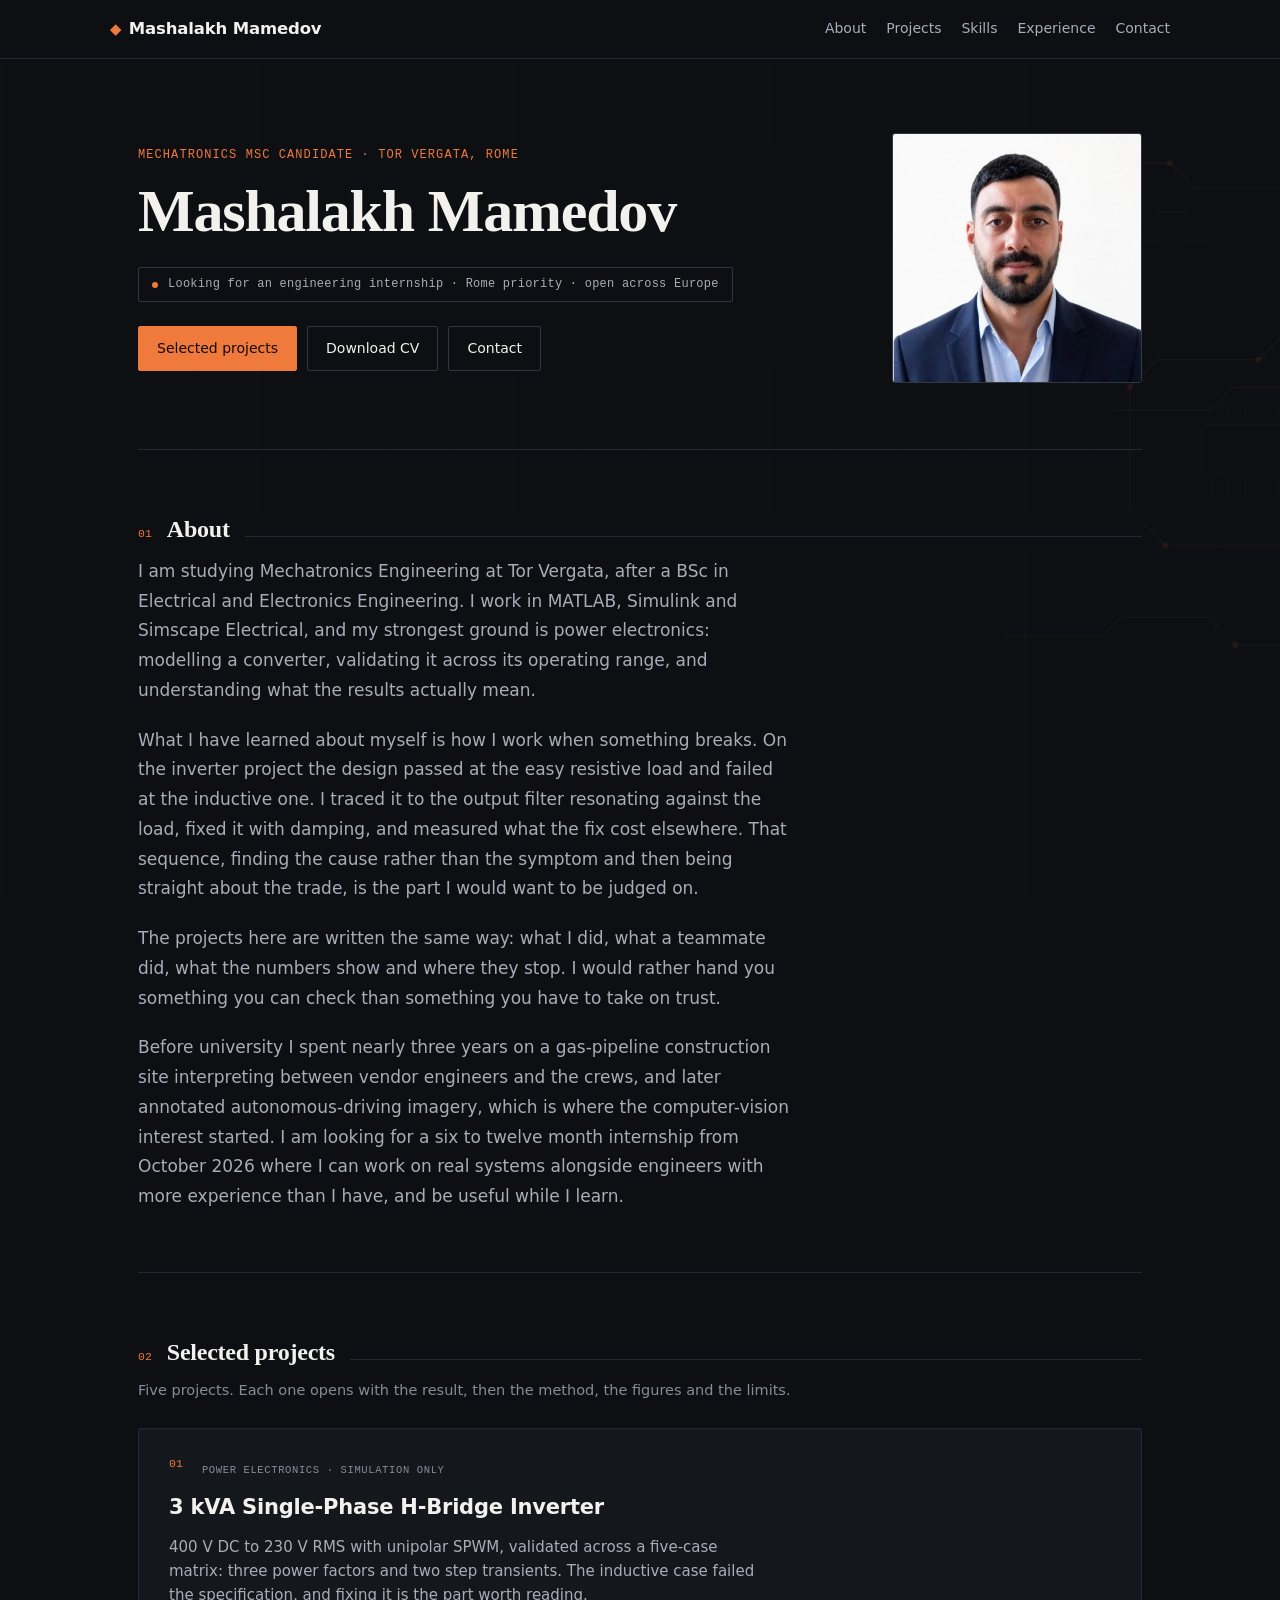
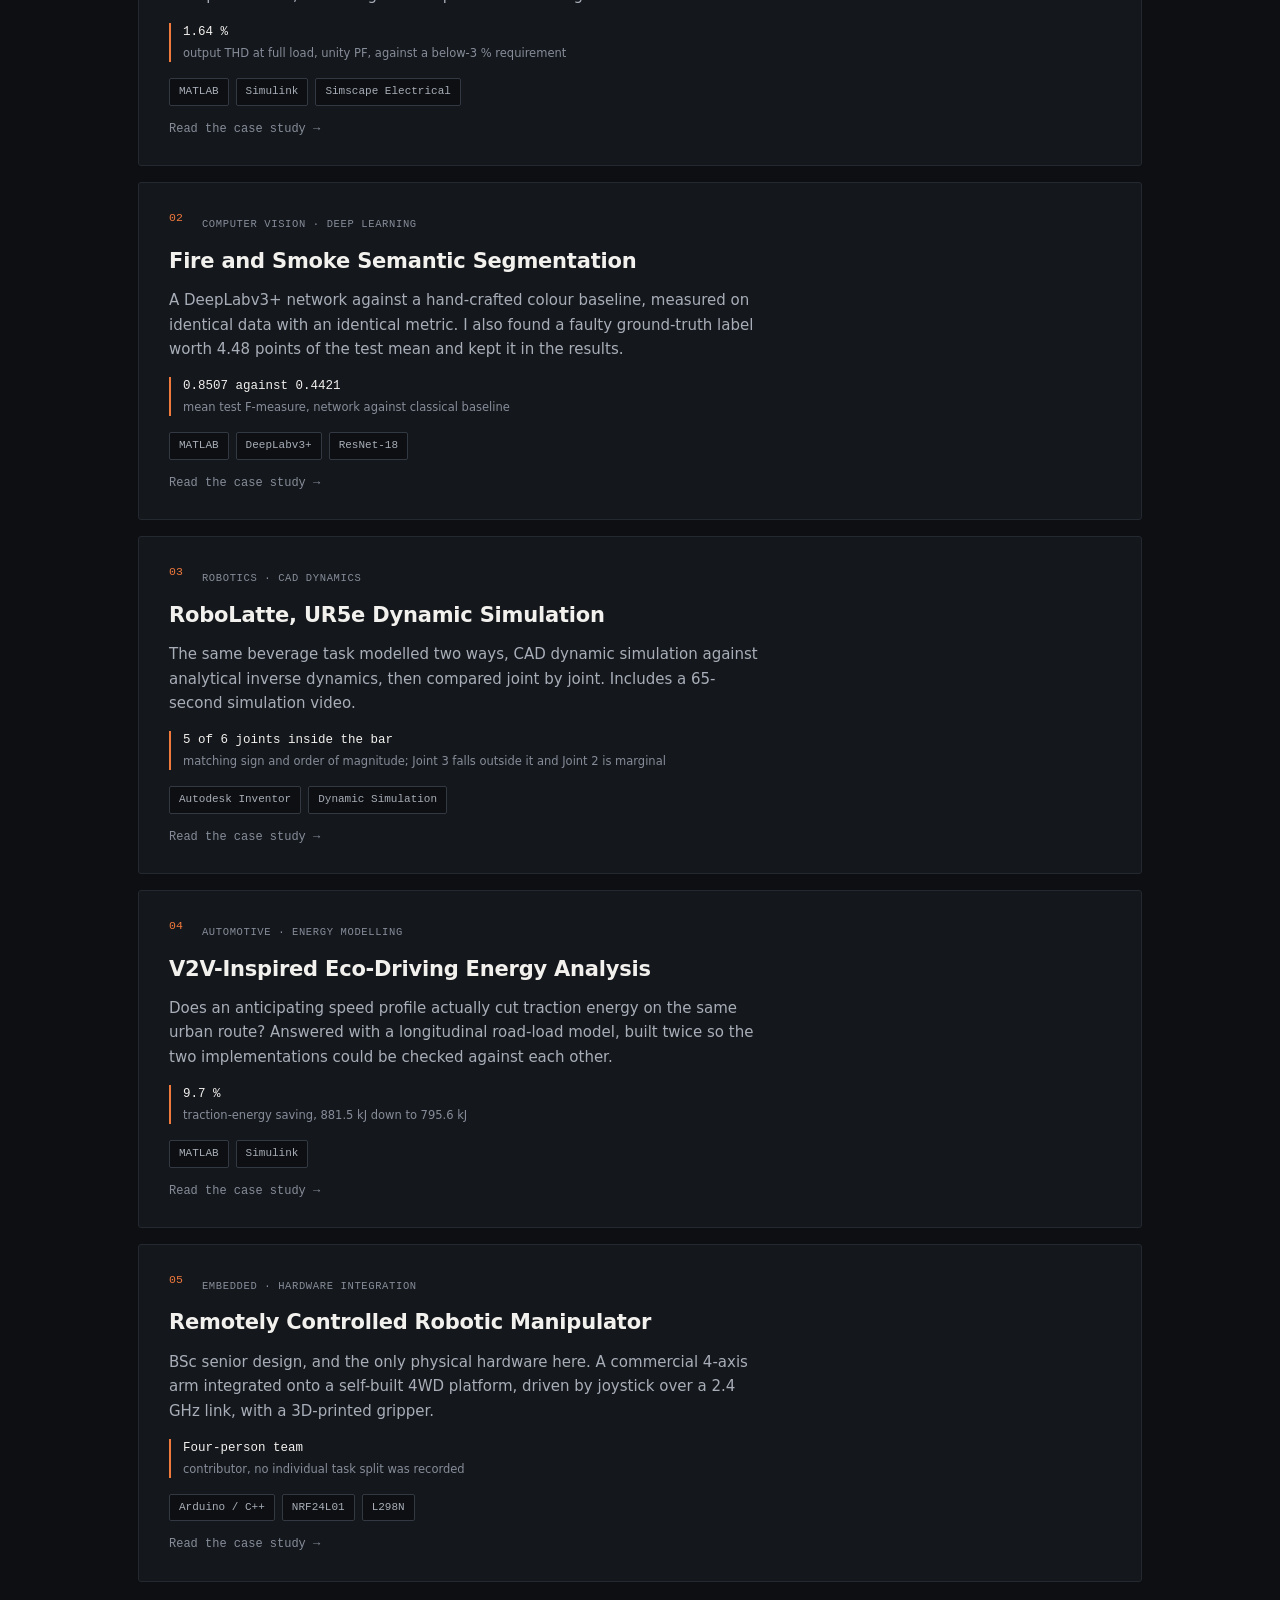
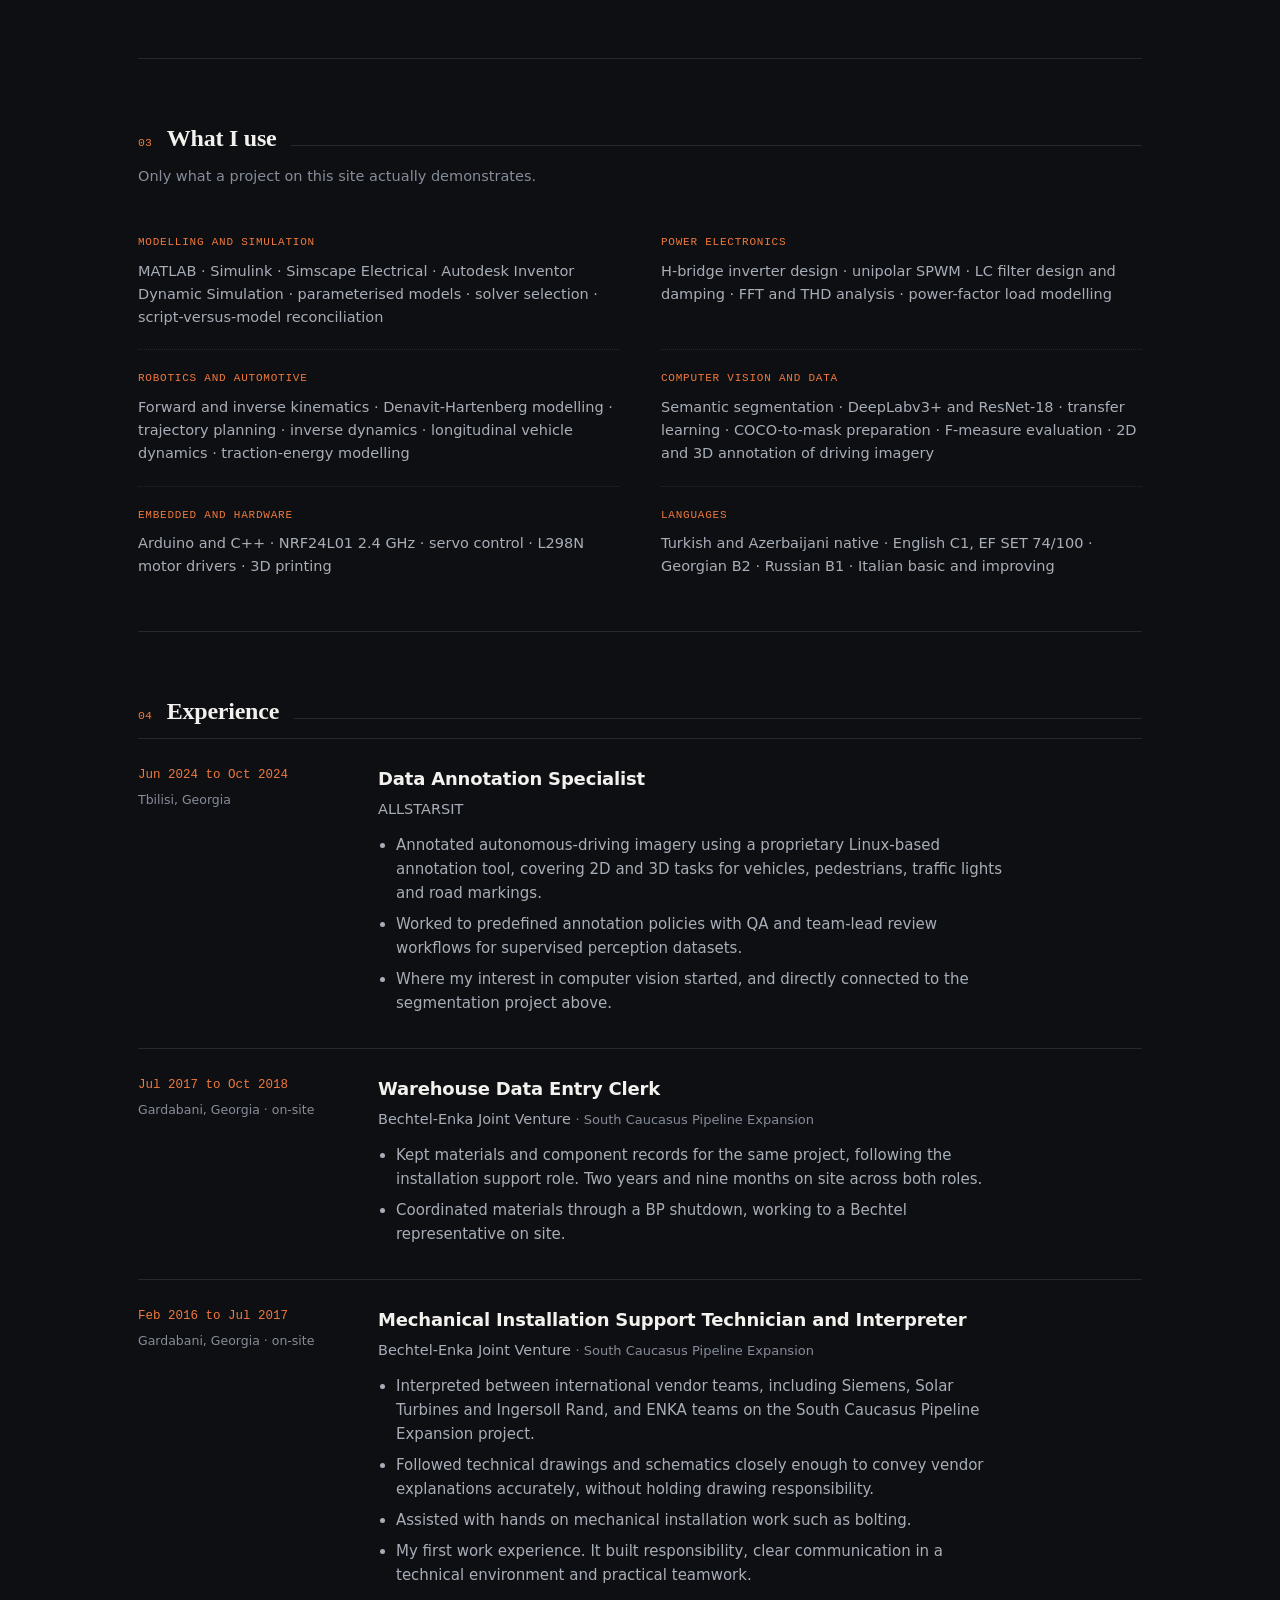
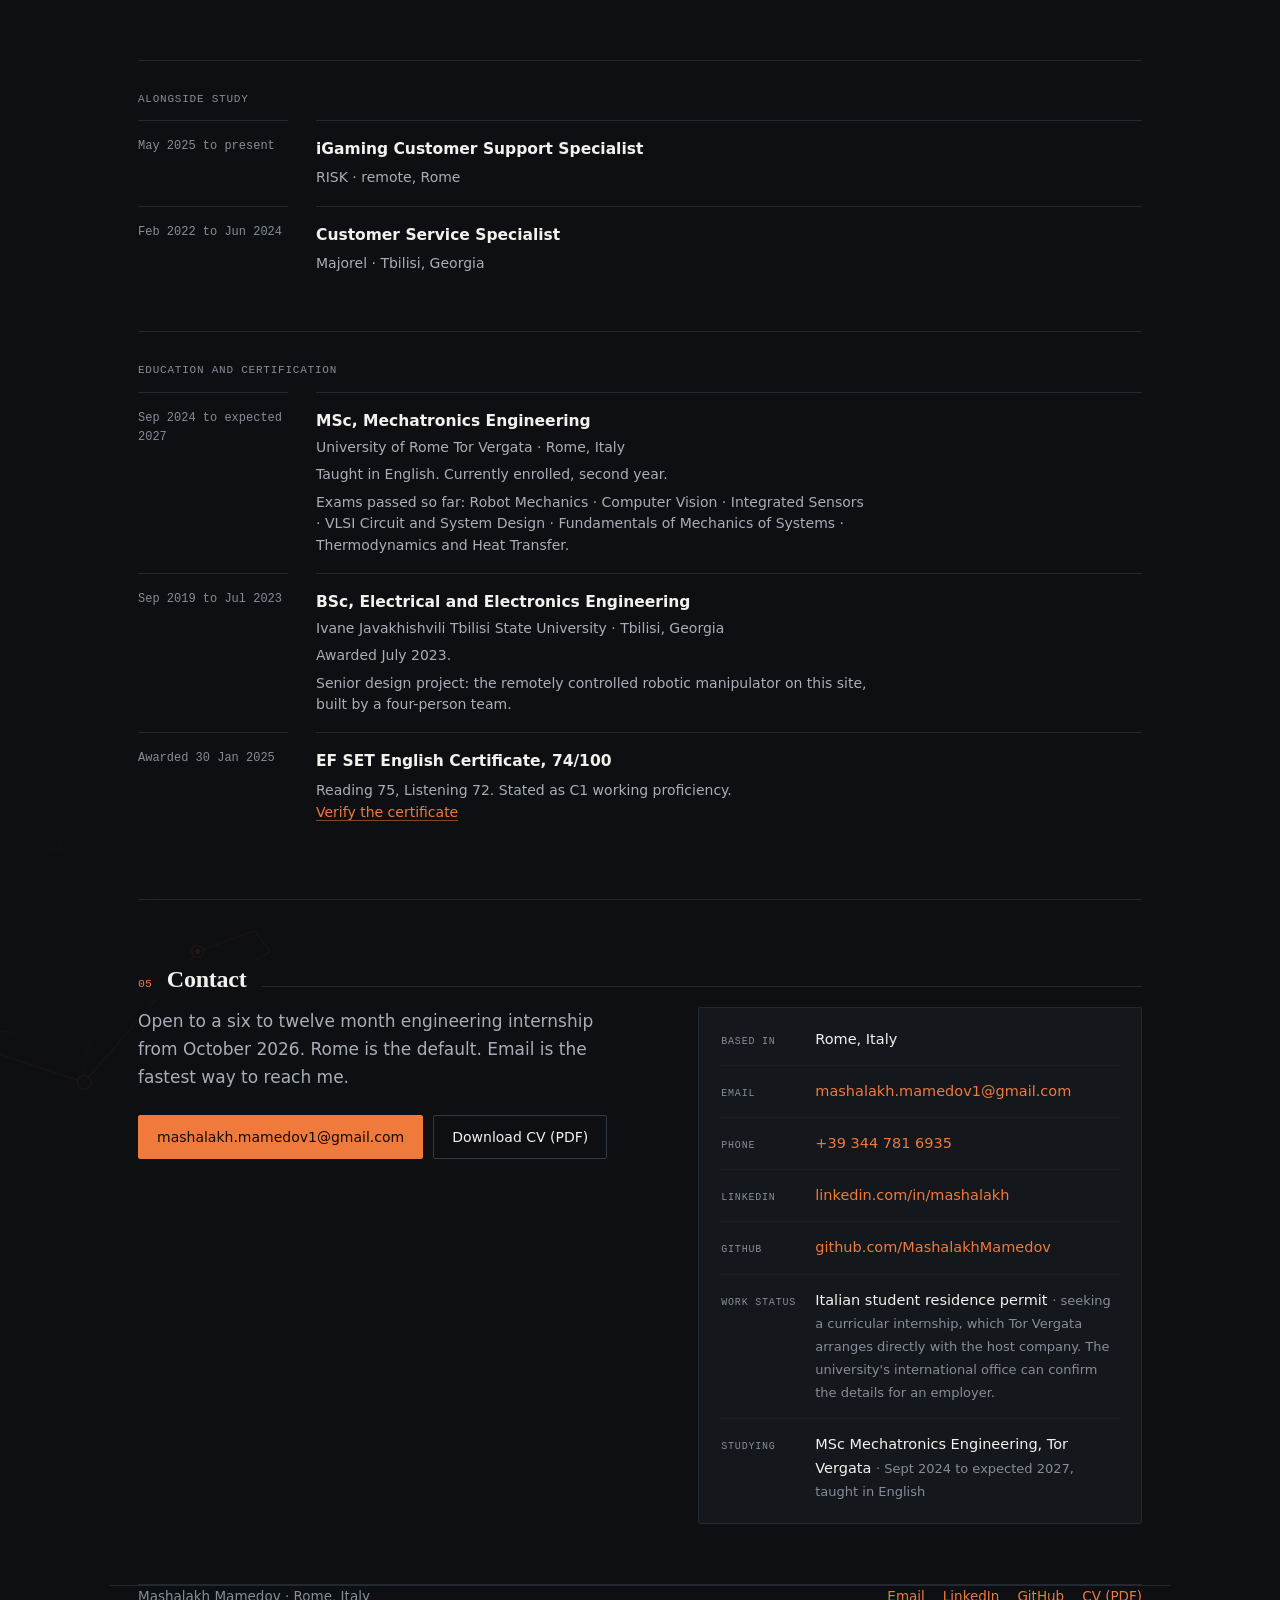
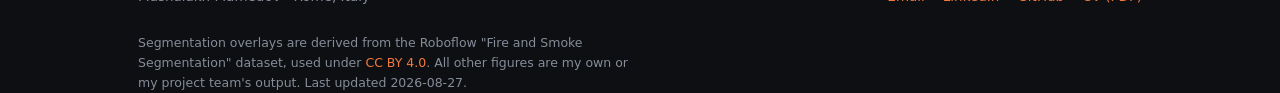
==== commit b05713f1: "Add files via upload" ====
--- a/index.html
+++ b/index.html
@@ -117,7 +117,7 @@
         <span class="rk">Robotics · CAD dynamics</span>
         <h3>RoboLatte, UR5e Dynamic Simulation</h3>
         <p>The same beverage task modelled two ways, CAD dynamic simulation against analytical inverse dynamics, then compared joint by joint. Includes a 65-second simulation video.</p>
-        <div class="rres">5 of 6 joints agree<em>Joint 3 is a clear outlier, reported rather than smoothed over</em></div>
+        <div class="rres">5 of 6 joints inside the bar<em>matching sign and order of magnitude; Joint 3 falls outside it and Joint 2 is marginal</em></div>
         <div class="tools"><span class="tool">Autodesk Inventor</span>
 <span class="tool">Dynamic Simulation</span></div>
         <span class="more">Read the case study &rarr;</span>
@@ -223,7 +223,7 @@
   <div class="sech"><span class="n">05</span><h2>Contact</h2><span class="rule"></span></div>
     <div class="contact">
       <div>
-        <p class="clede">Open to a six to twelve month engineering internship from October 2026. Email is the fastest way to reach me.</p>
+        <p class="clede">Open to a six to twelve month engineering internship from October 2026. Rome is the default. Email is the fastest way to reach me.</p>
         <div class="btns"><a class="btn" href="mailto:mashalakh.mamedov1@gmail.com">mashalakh.mamedov1@gmail.com</a>
 <a class="btn ghost" href="assets/files/Mashalakh_Mamedov_CV.pdf" download>Download CV (PDF)</a></div>
       </div>
@@ -233,6 +233,7 @@
       <div><dt>Phone</dt><dd><a class="lnk" href="tel:+393447816935">+39 344 781 6935</a></dd></div>
       <div><dt>LinkedIn</dt><dd><a class="lnk" href="https://www.linkedin.com/in/mashalakh/" rel="me noopener">linkedin.com/in/mashalakh</a></dd></div>
       <div><dt>GitHub</dt><dd><a class="lnk" href="https://github.com/MashalakhMamedov" rel="me noopener">github.com/MashalakhMamedov</a></dd></div>
+      <div><dt>Work status</dt><dd>Italian student residence permit <span class="mut">· seeking a curricular internship, which Tor Vergata arranges directly with the host company. The university's international office can confirm the details for an employer.</span></dd></div>
       <div><dt>Studying</dt><dd>MSc Mechatronics Engineering, Tor Vergata <span class="mut">· Sept 2024 to expected 2027, taught in English</span></dd></div>
       </dl>
     </div>
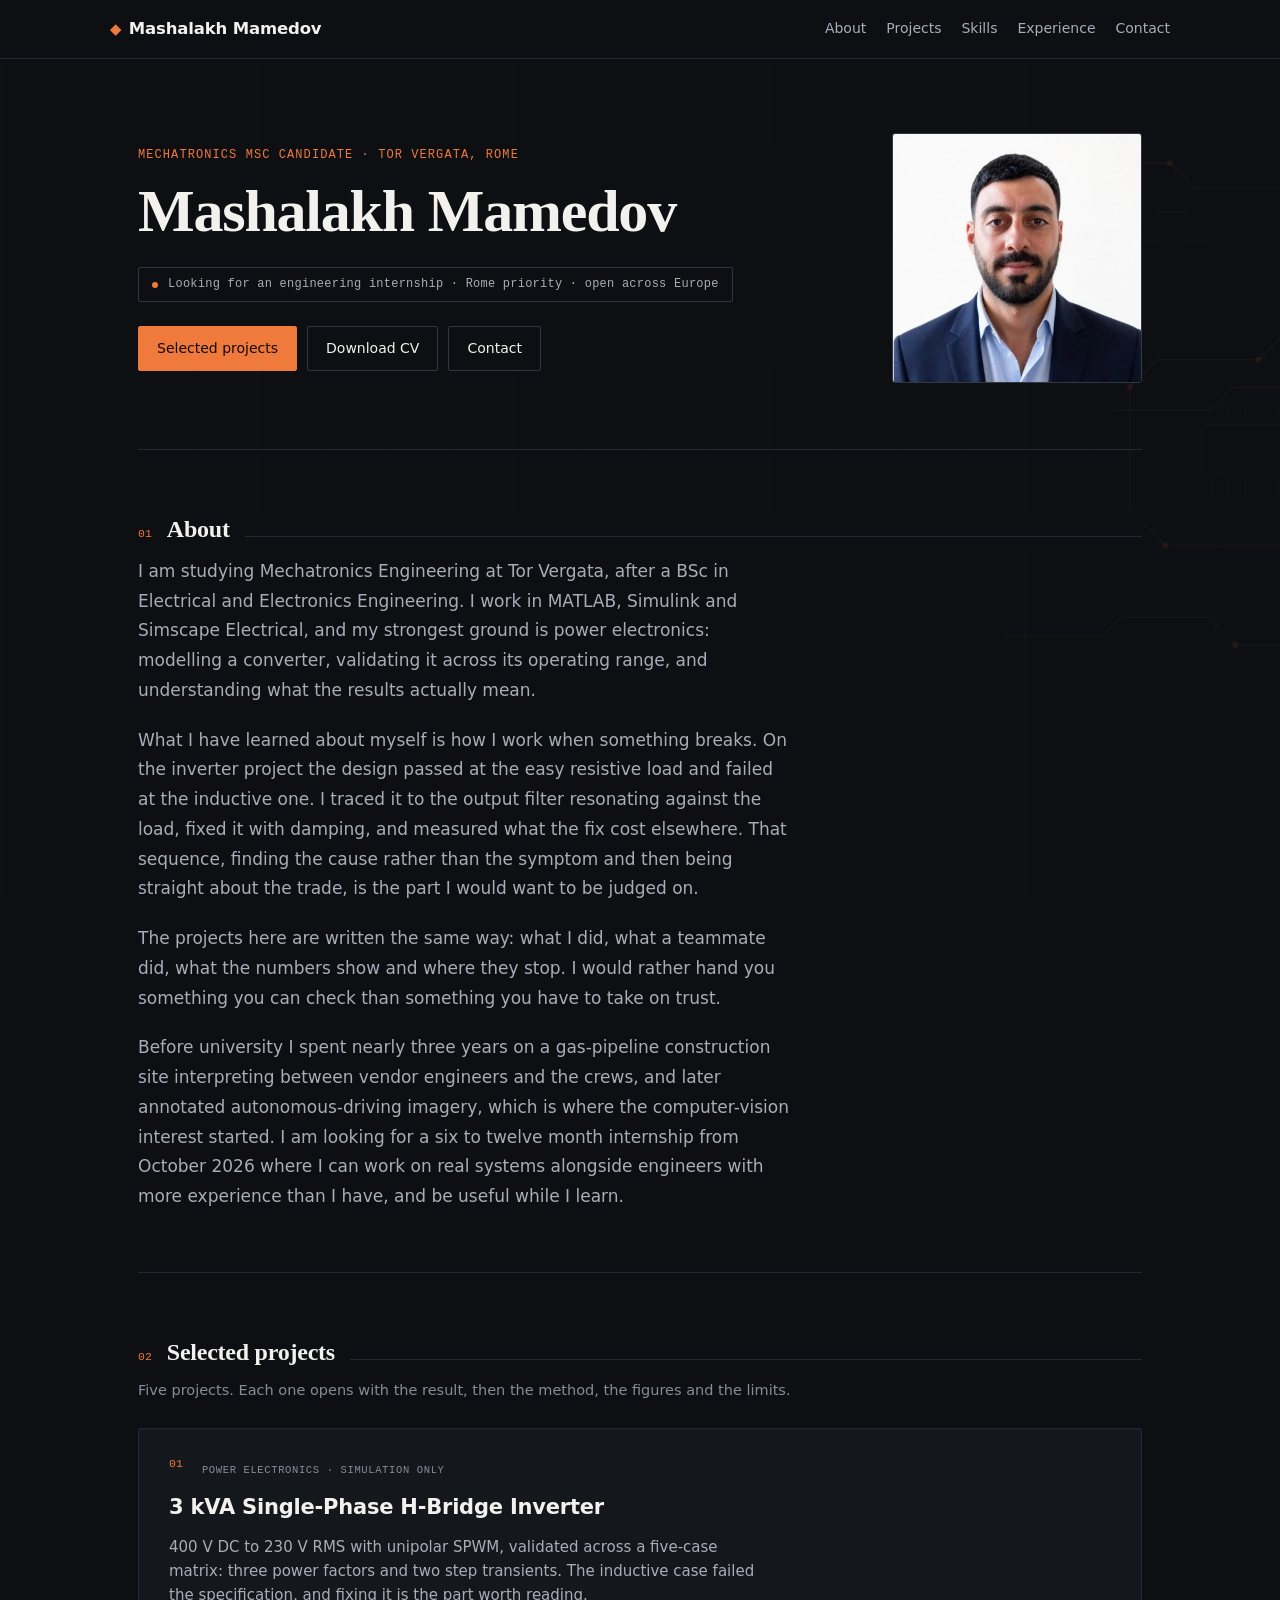
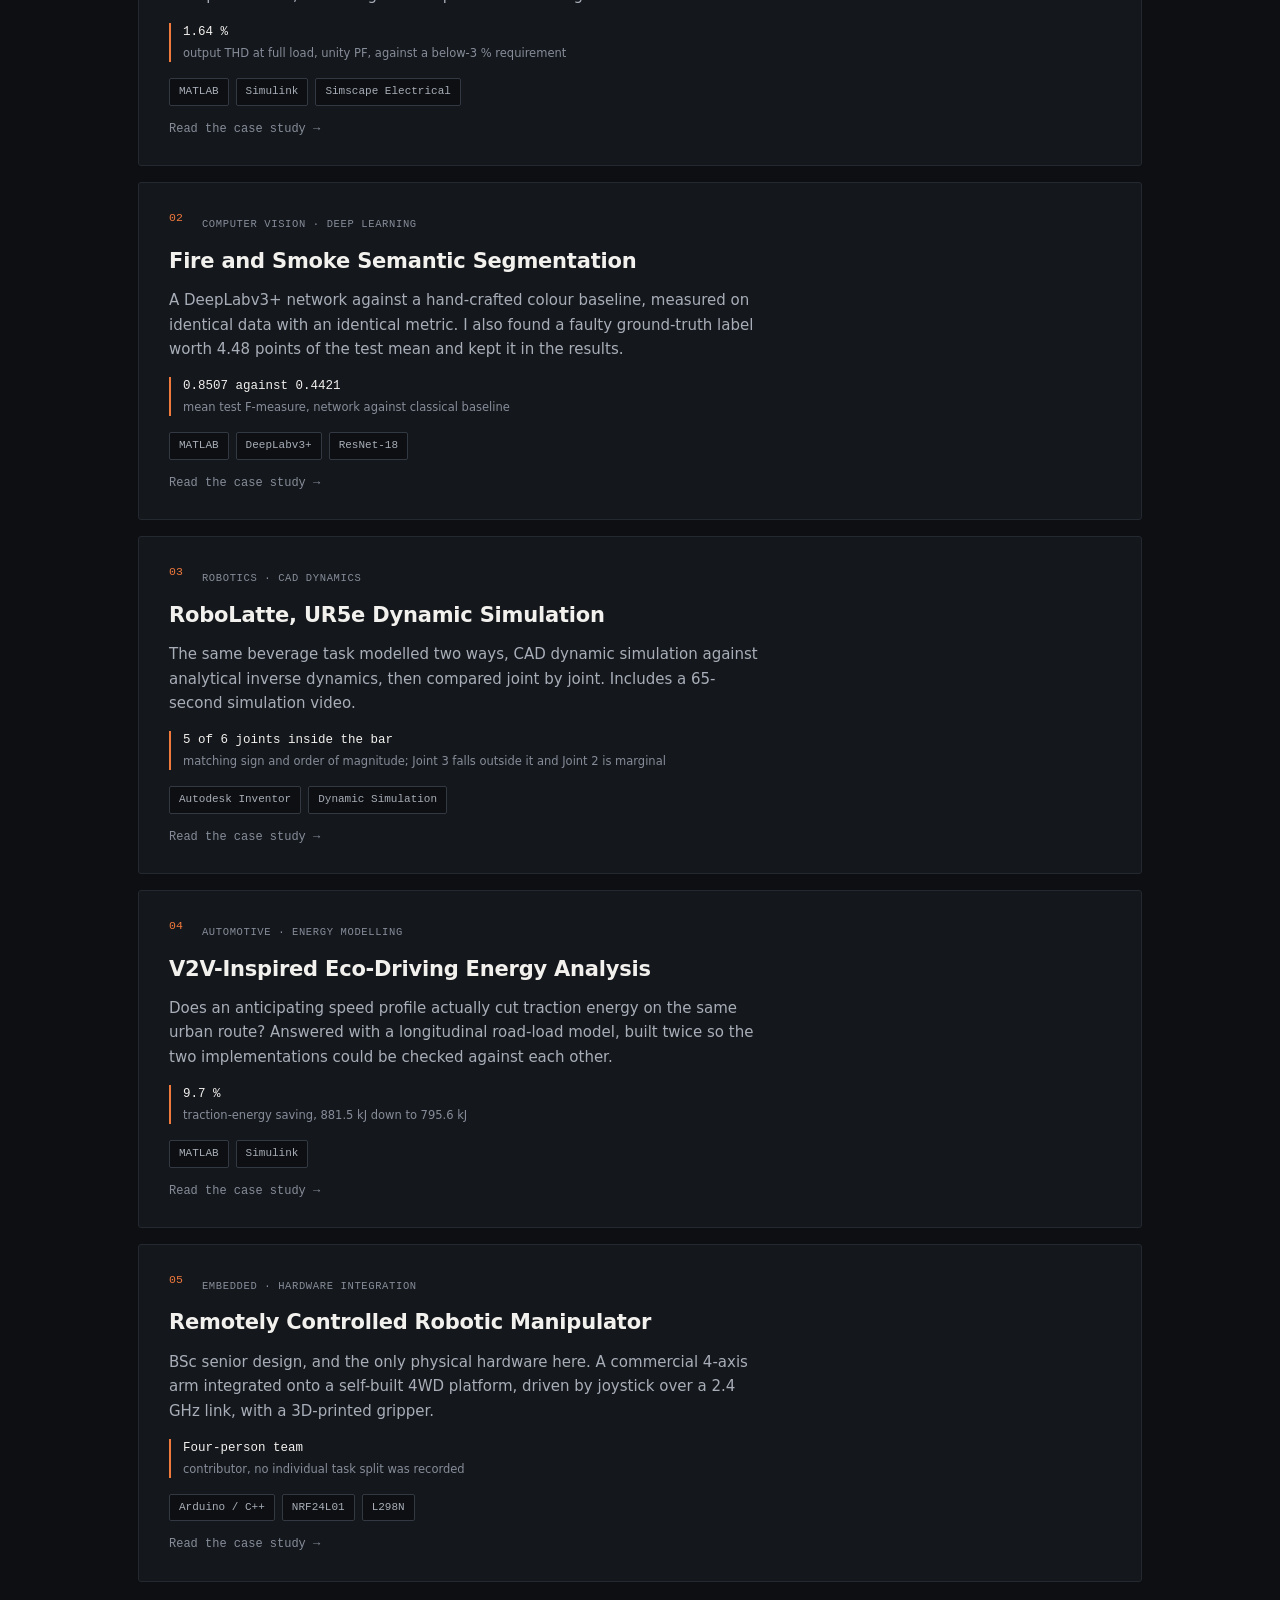
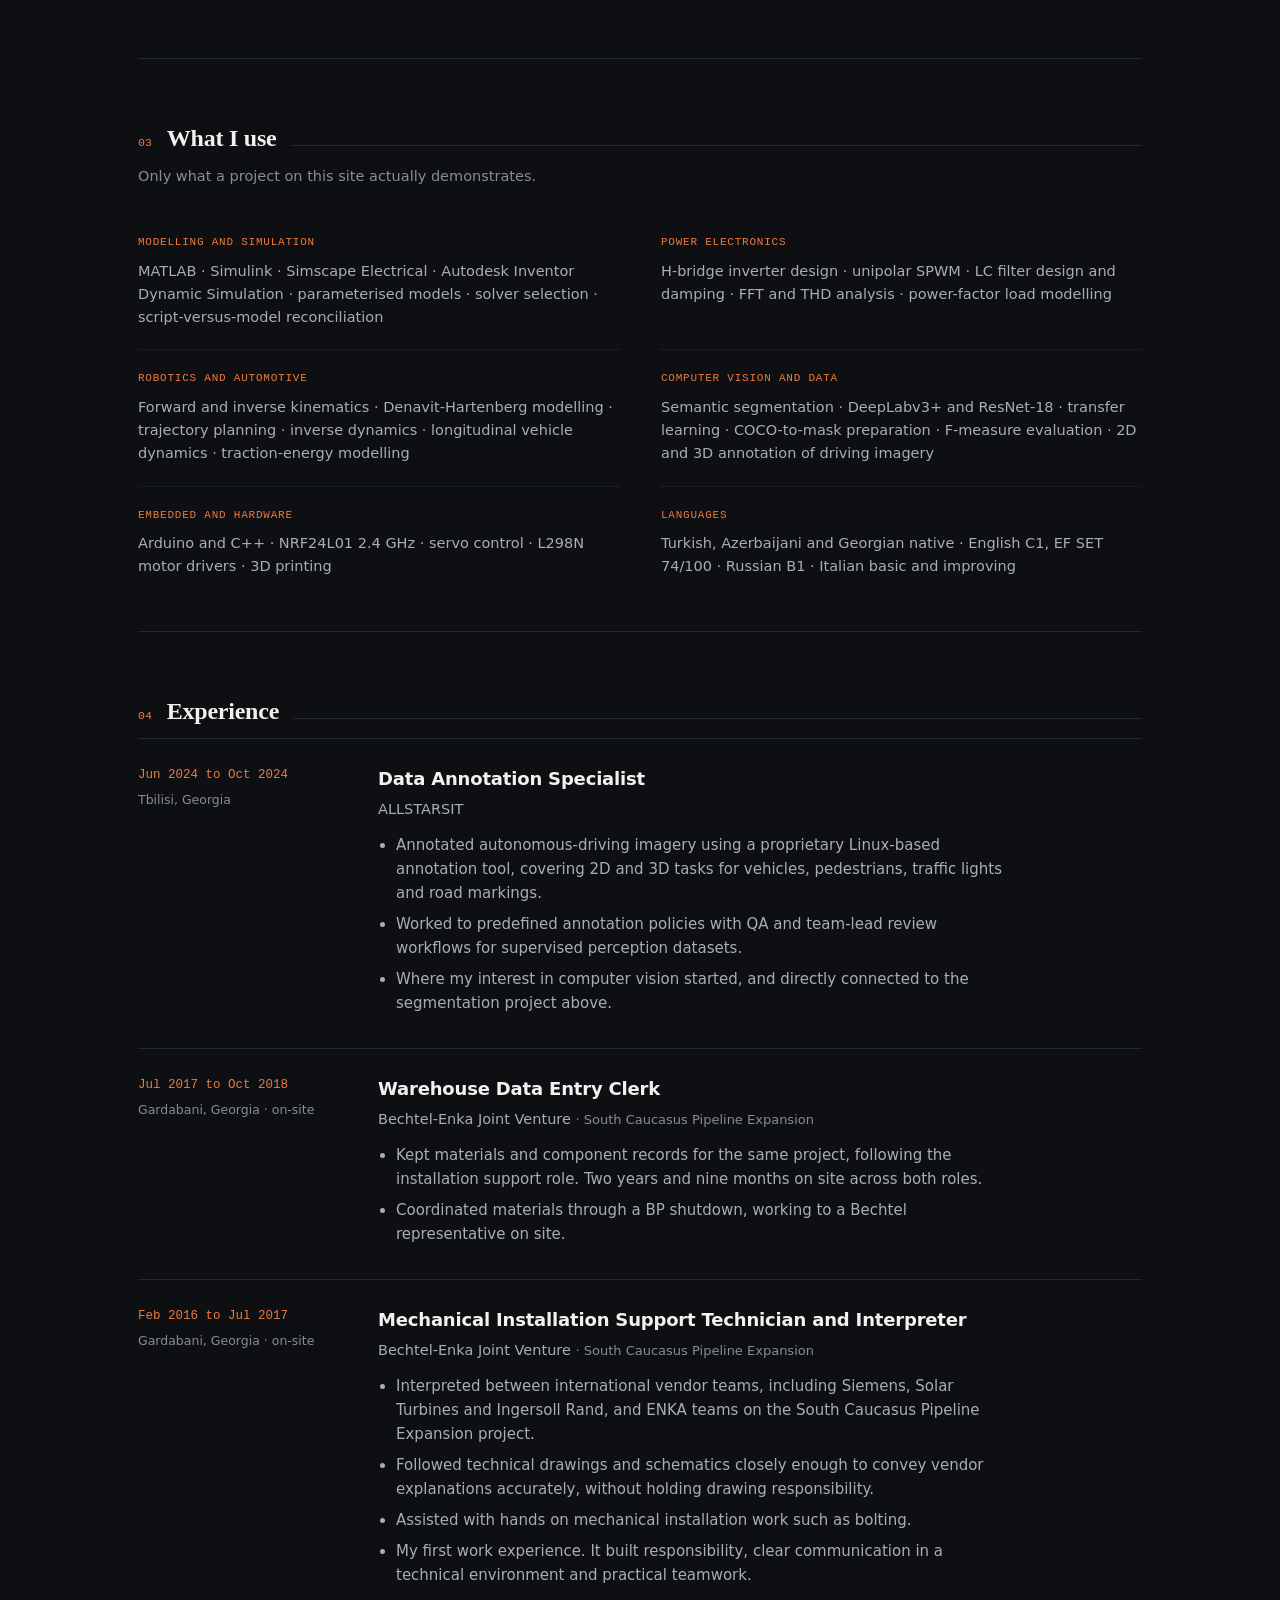
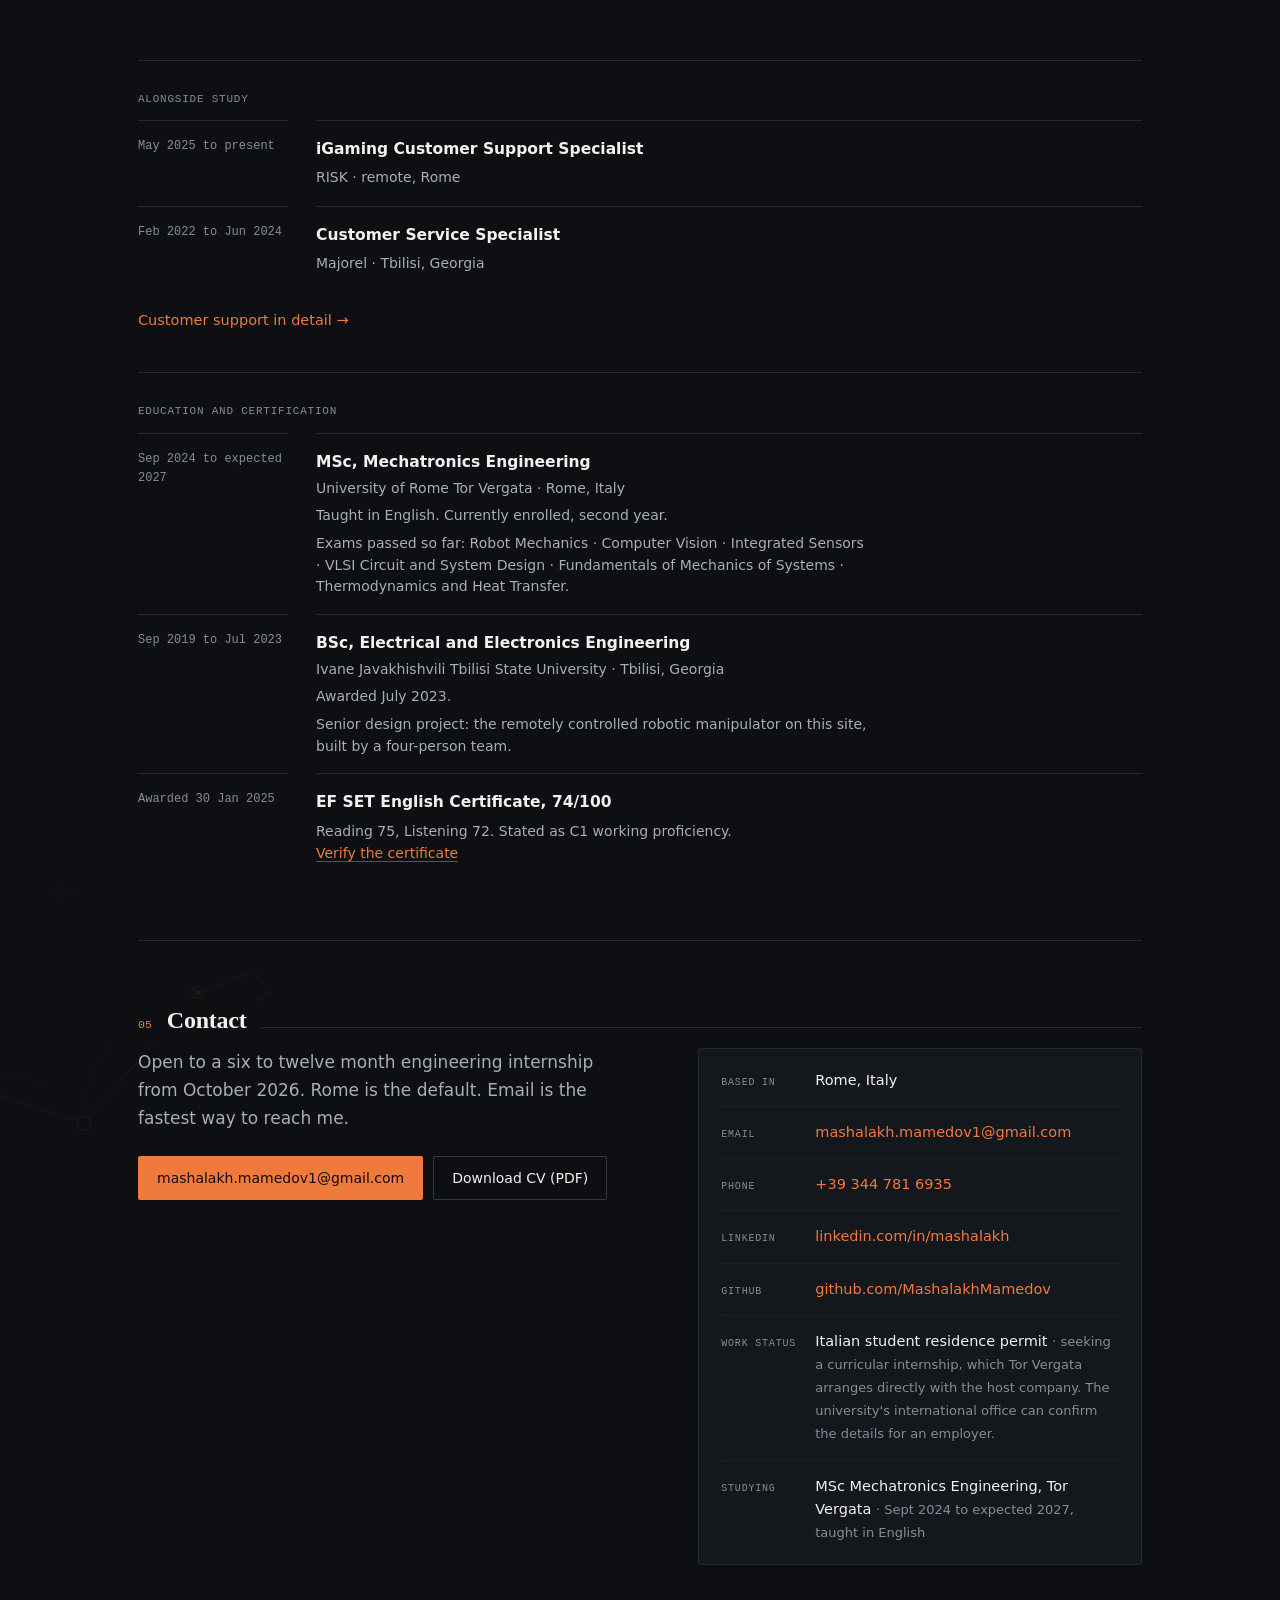
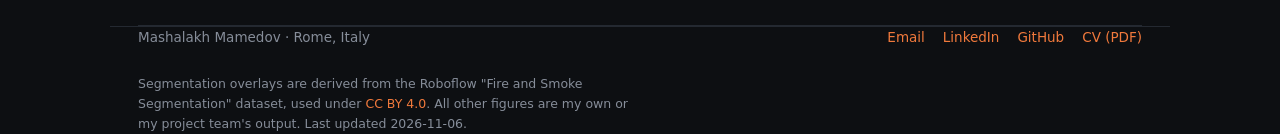
==== commit ad610217: "Add customer-support page; Georgian native; update date - New standalone page customer-support.html " ====
--- a/index.html
+++ b/index.html
@@ -161,7 +161,7 @@
       <div class="sk"><h3>Robotics and automotive</h3><p>Forward and inverse kinematics · Denavit-Hartenberg modelling · trajectory planning · inverse dynamics · longitudinal vehicle dynamics · traction-energy modelling</p></div>
       <div class="sk"><h3>Computer vision and data</h3><p>Semantic segmentation · DeepLabv3+ and ResNet-18 · transfer learning · COCO-to-mask preparation · F-measure evaluation · 2D and 3D annotation of driving imagery</p></div>
       <div class="sk"><h3>Embedded and hardware</h3><p>Arduino and C++ · NRF24L01 2.4 GHz · servo control · L298N motor drivers · 3D printing</p></div>
-      <div class="sk"><h3>Languages</h3><p>Turkish and Azerbaijani native · English C1, EF SET 74/100 · Georgian B2 · Russian B1 · Italian basic and improving</p></div>
+      <div class="sk"><h3>Languages</h3><p>Turkish, Azerbaijani and Georgian native · English C1, EF SET 74/100 · Russian B1 · Italian basic and improving</p></div>
     </div>
   </section>
 
@@ -206,6 +206,7 @@
         <div class="when">May 2025 to present</div><div class="what"><strong>iGaming Customer Support Specialist</strong><span>RISK · remote, Rome</span></div>
         <div class="when">Feb 2022 to Jun 2024</div><div class="what"><strong>Customer Service Specialist</strong><span>Majorel · Tbilisi, Georgia</span></div>
       </div>
+      <p class="aslink"><a class="lnk" href="customer-support.html">Customer support in detail →</a></p>
     </div>
     <div class="other">
       <h3 class="mini">Education and certification</h3>
@@ -249,7 +250,7 @@
     <a class="lnk" href="https://github.com/MashalakhMamedov" rel="me noopener">GitHub</a>
     <a class="lnk" href="assets/files/Mashalakh_Mamedov_CV.pdf" download>CV (PDF)</a>
   </div>
-  <p class="footlegal">Segmentation overlays are derived from the Roboflow &quot;Fire and Smoke Segmentation&quot; dataset, used under <a class="lnk" href="https://creativecommons.org/licenses/by/4.0/" rel="noopener">CC BY 4.0</a>. All other figures are my own or my project team's output. Last updated 2026-08-27.</p>
+  <p class="footlegal">Segmentation overlays are derived from the Roboflow &quot;Fire and Smoke Segmentation&quot; dataset, used under <a class="lnk" href="https://creativecommons.org/licenses/by/4.0/" rel="noopener">CC BY 4.0</a>. All other figures are my own or my project team's output. Last updated 2026-11-06.</p>
 </footer>
 </div>
 
--- a/styles/site.css
+++ b/styles/site.css
@@ -354,3 +354,9 @@
 @media (max-width:820px){
 .view::before{display:none}
 }
+
+/* ---------- SUPPORT PAGE (customer-support.html) ---------- */
+#v-support .phead{padding-top:40px}
+.blk .job:first-of-type{border-top:none;padding-top:6px}
+.blk .btns{margin-top:18px}
+.aslink{margin:18px 0 0;font-size:14.5px}
